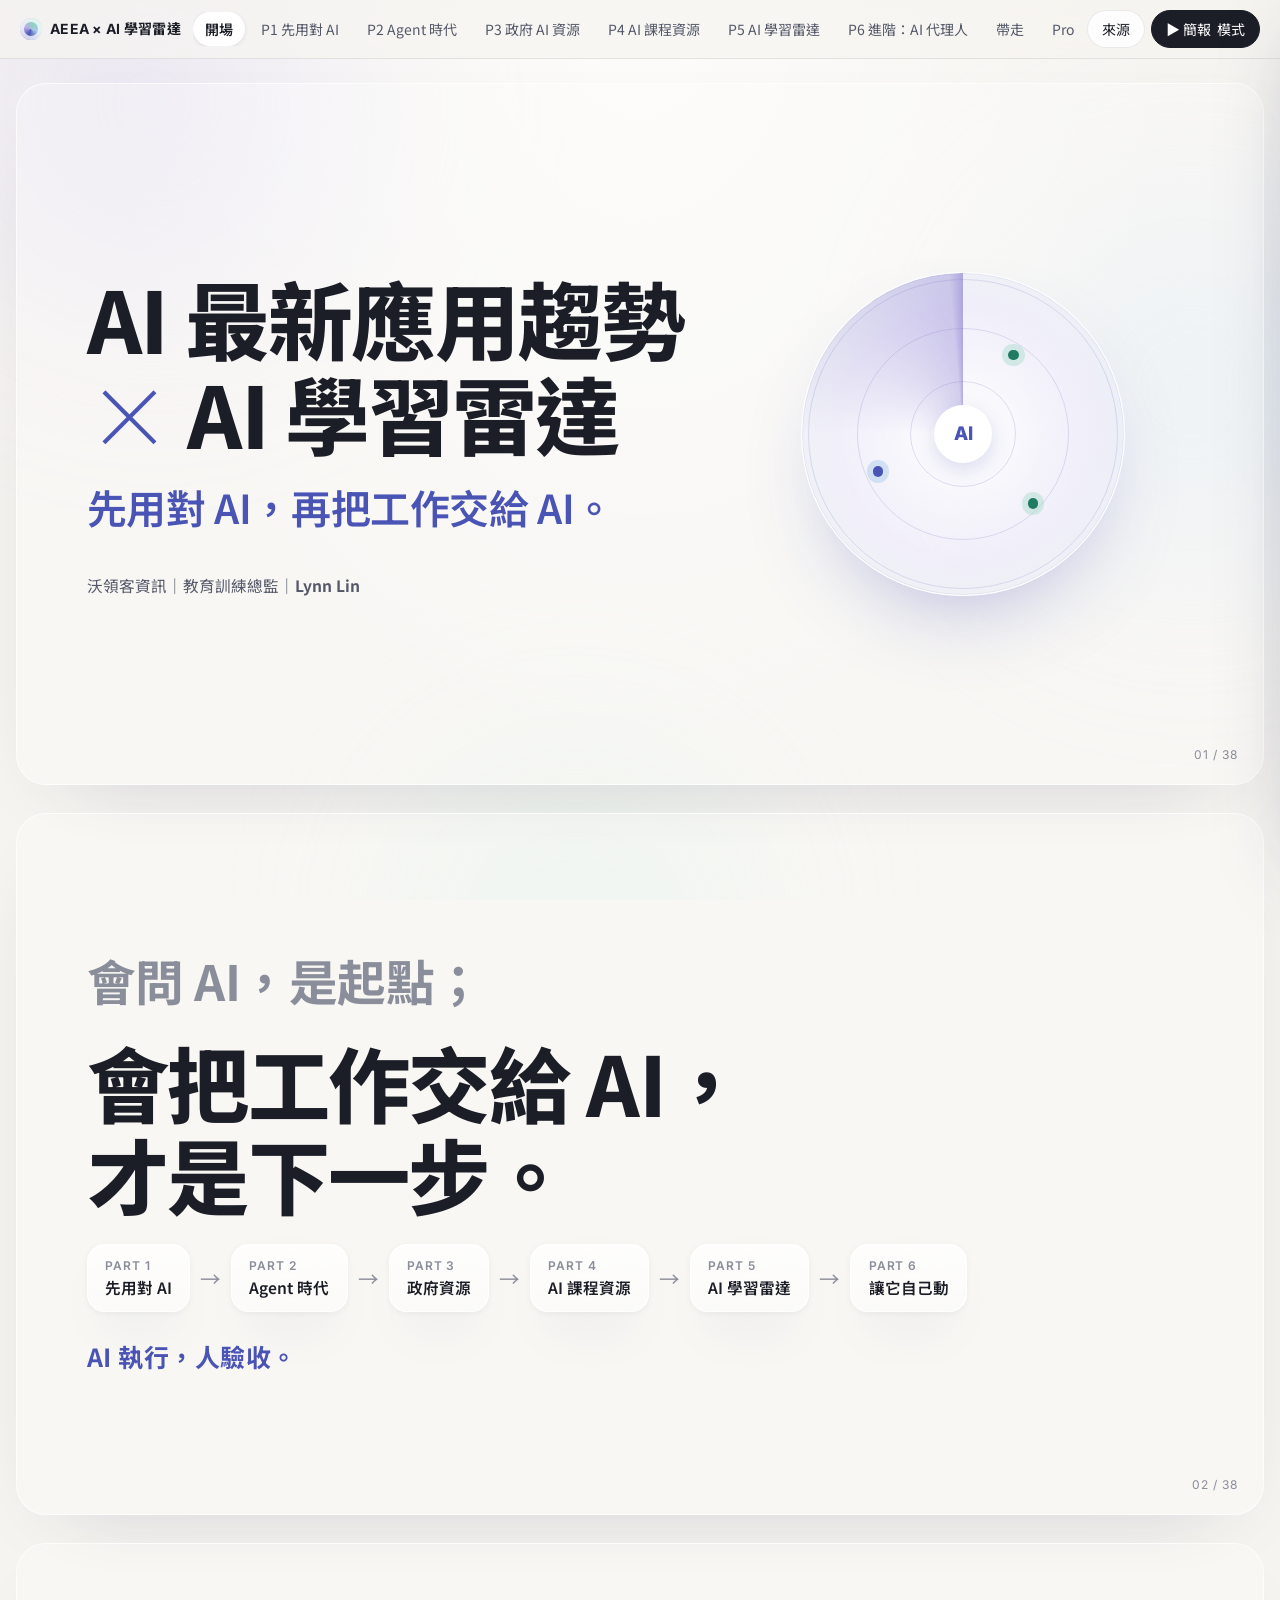
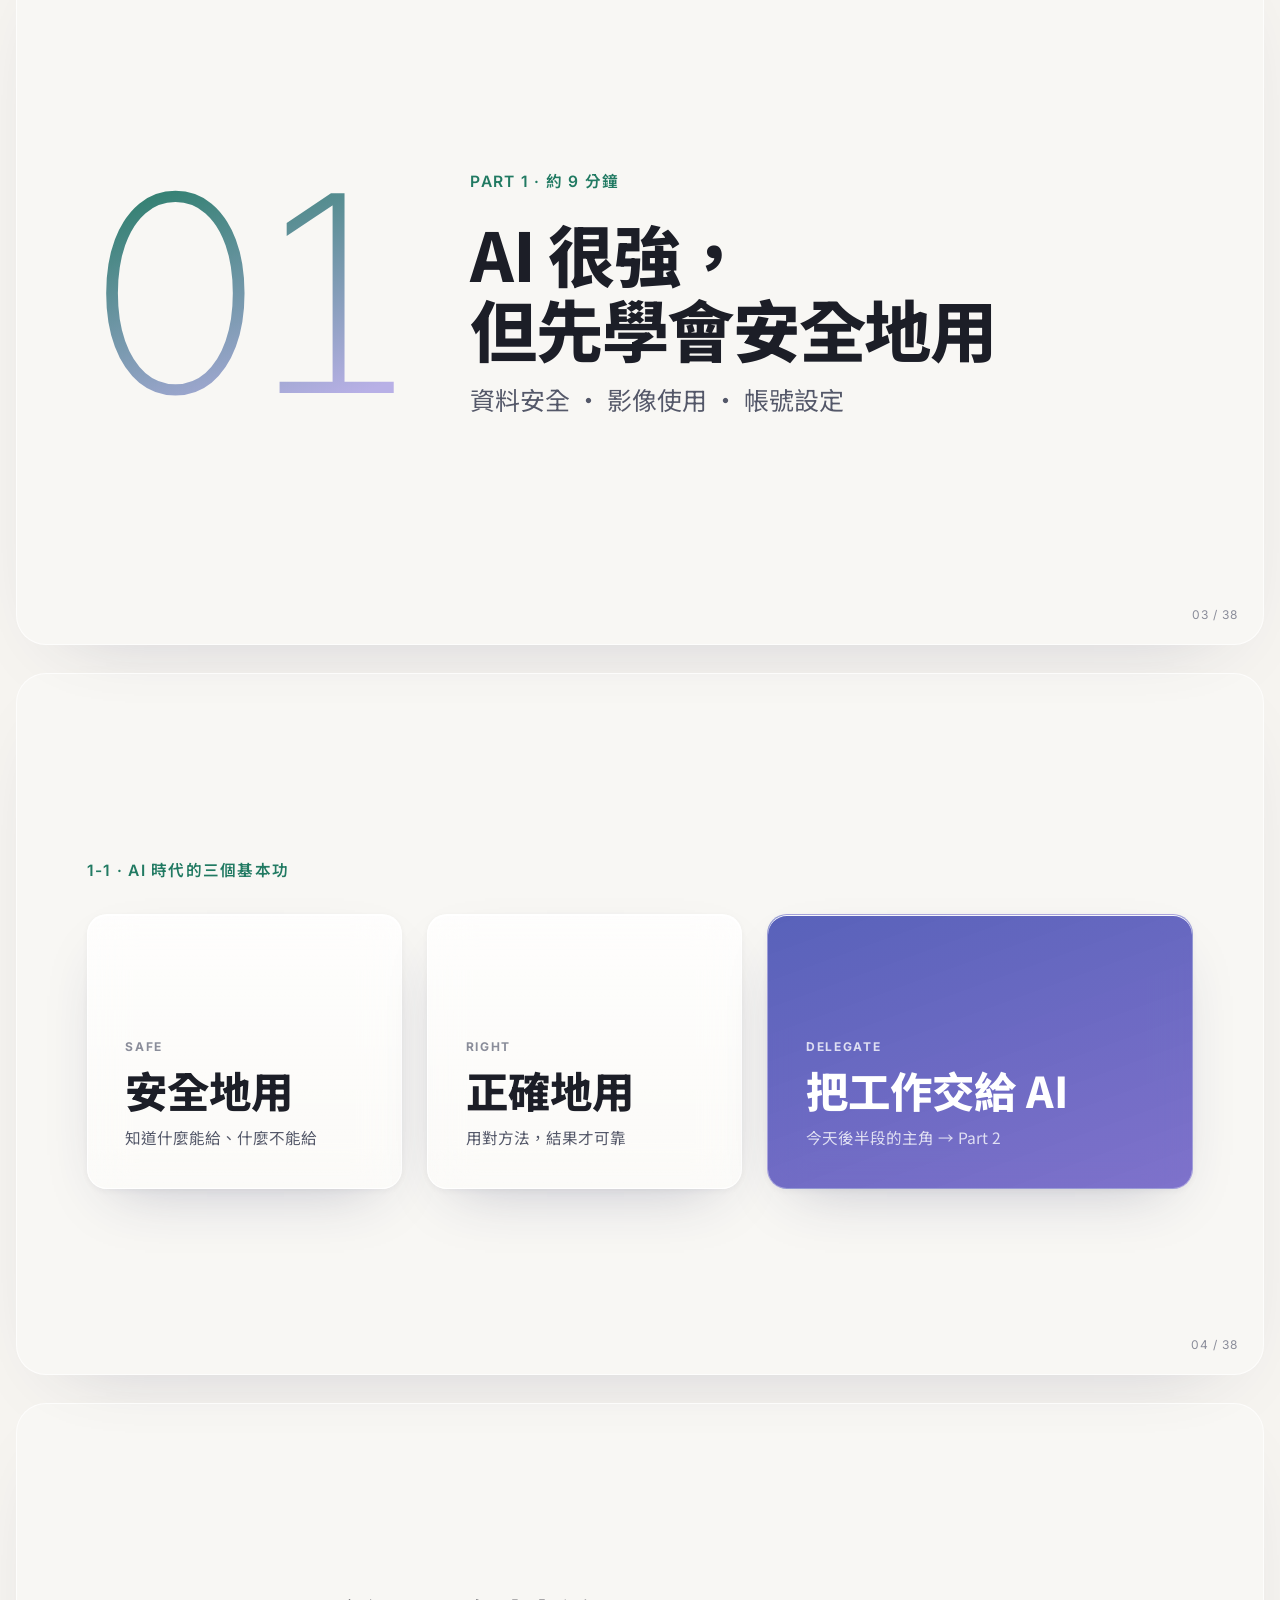
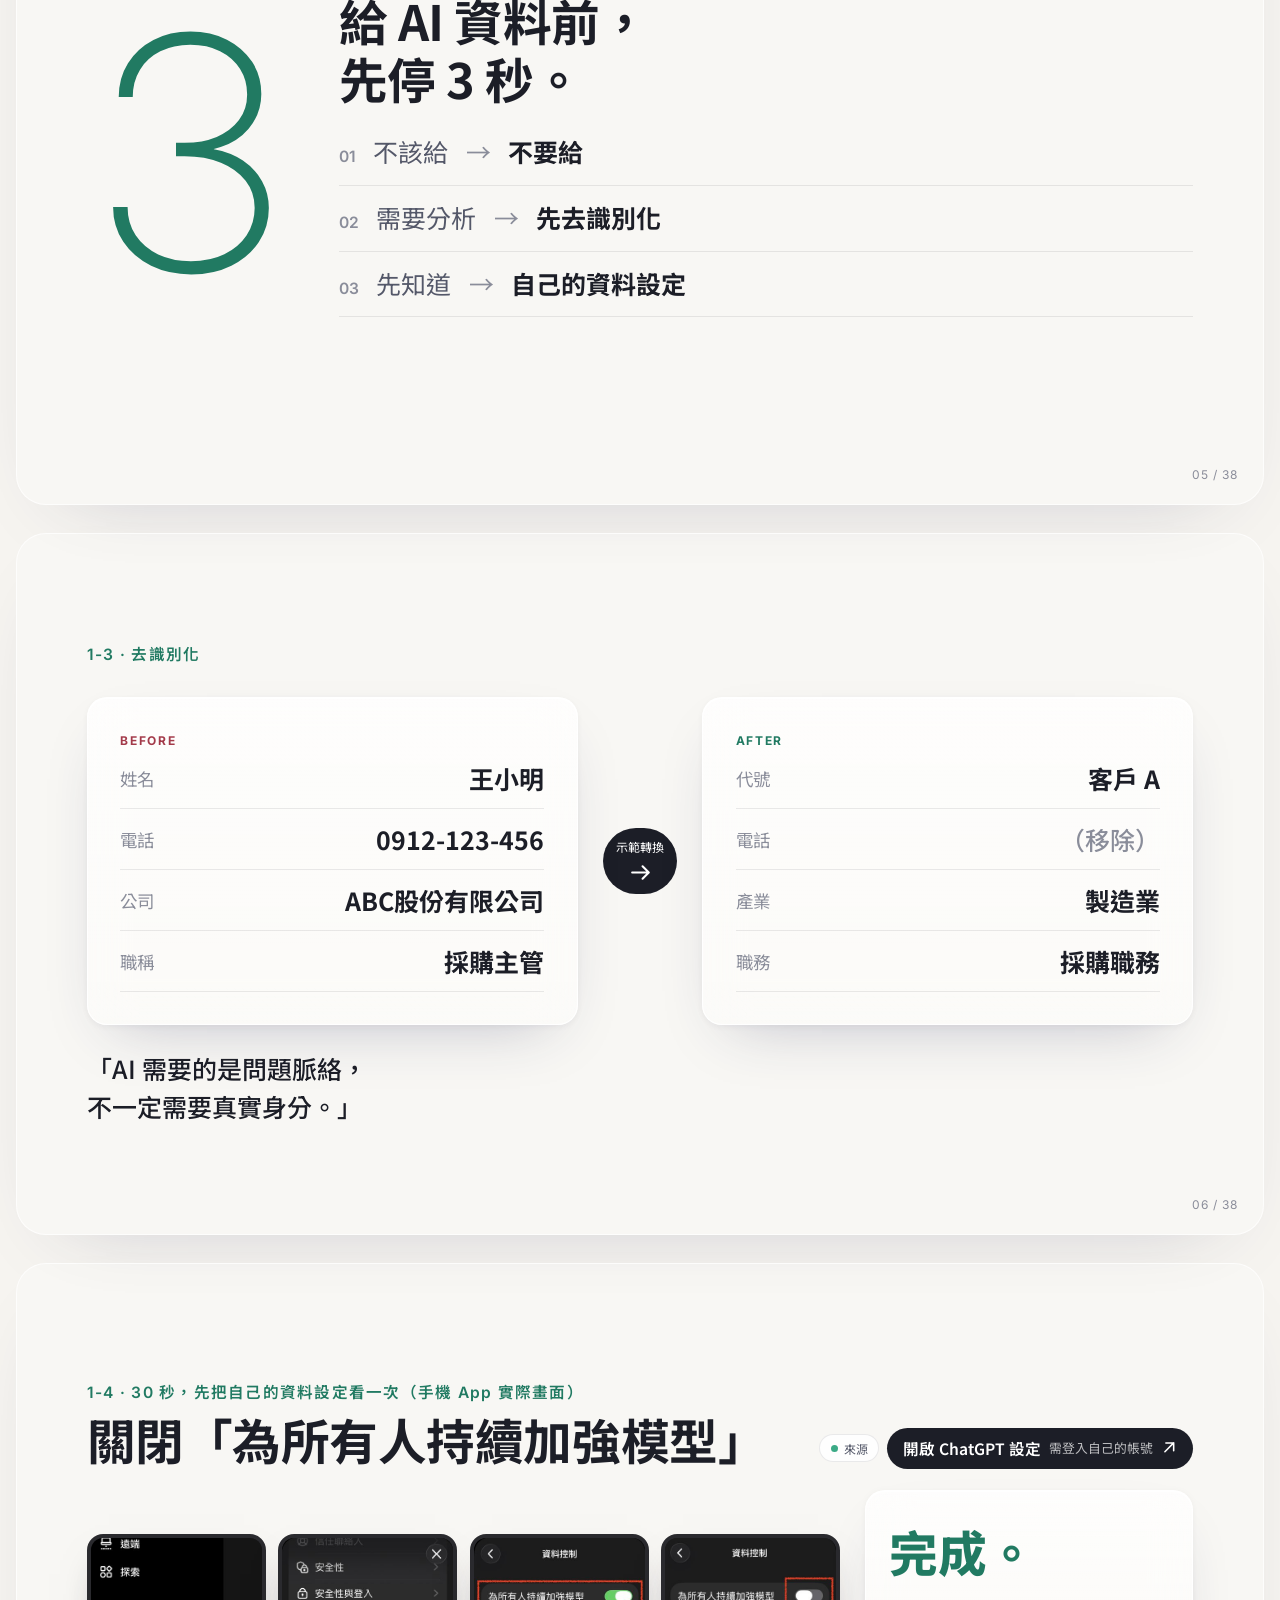
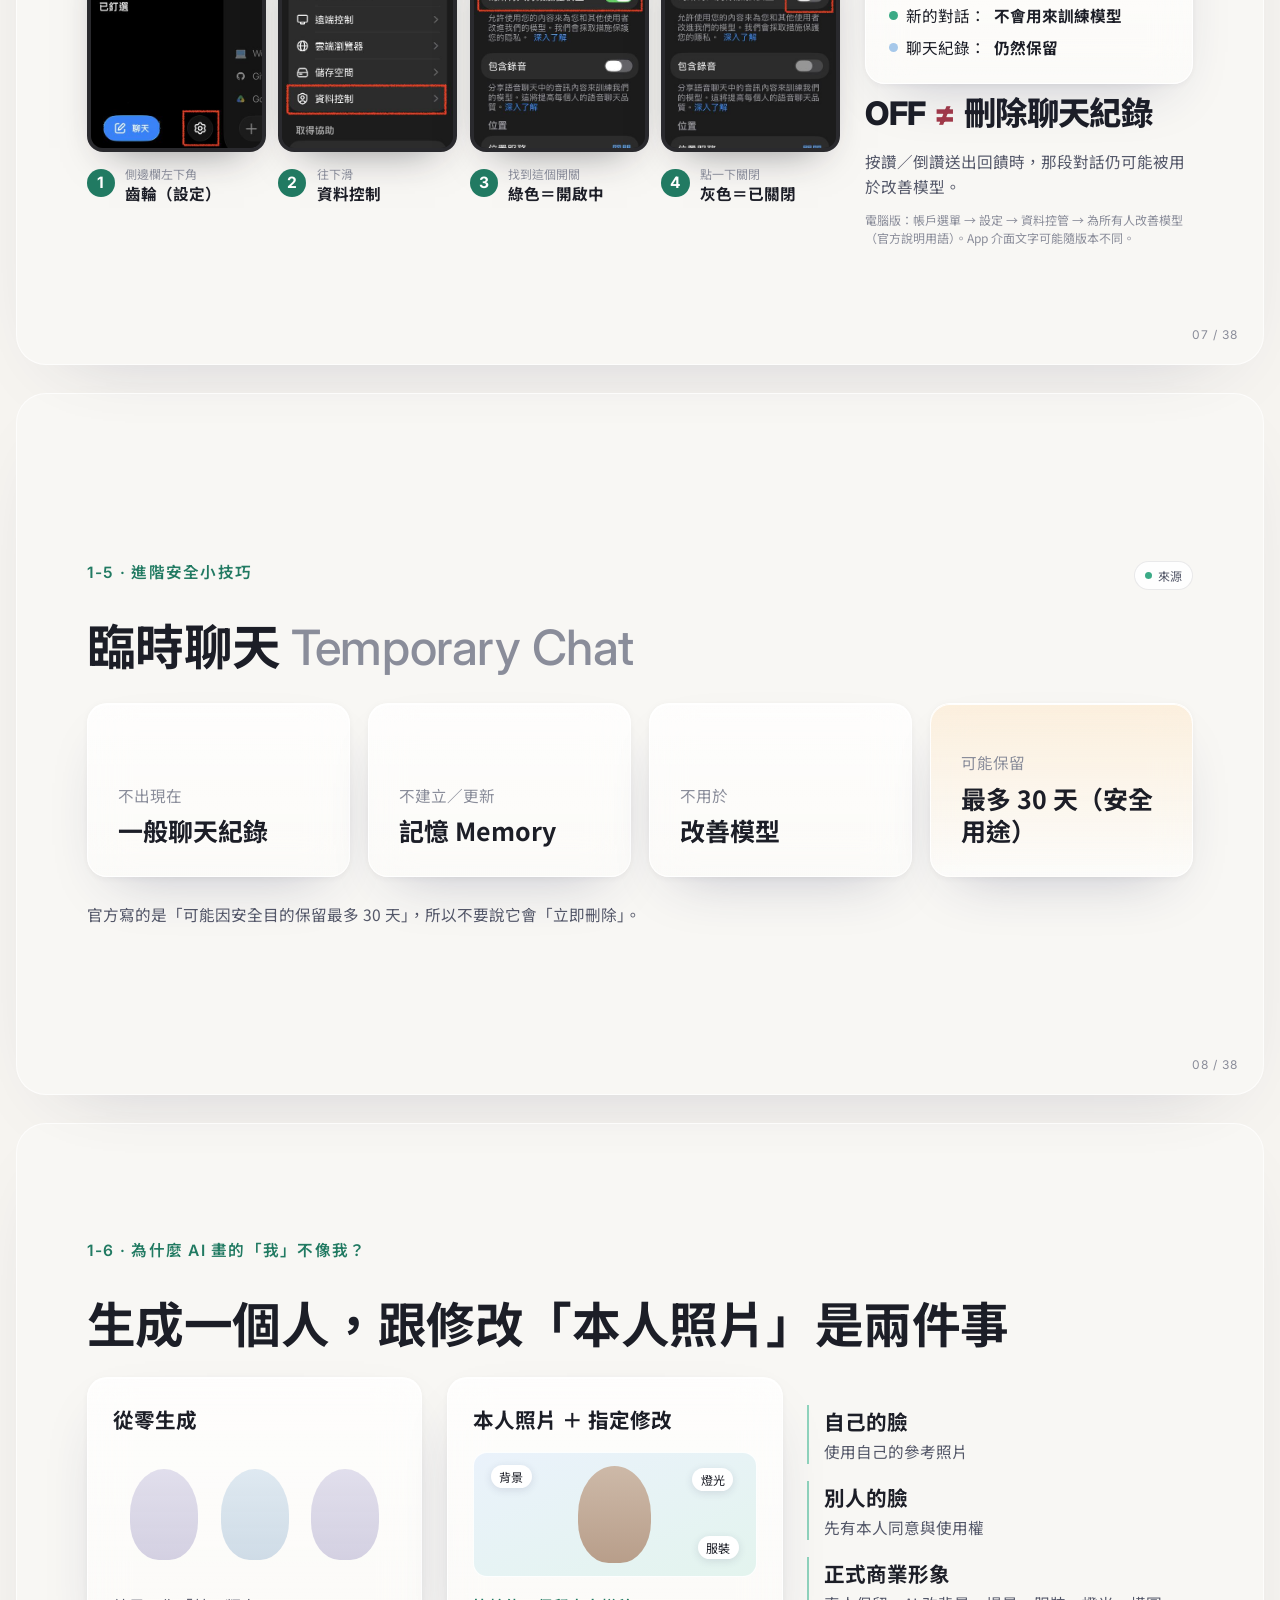
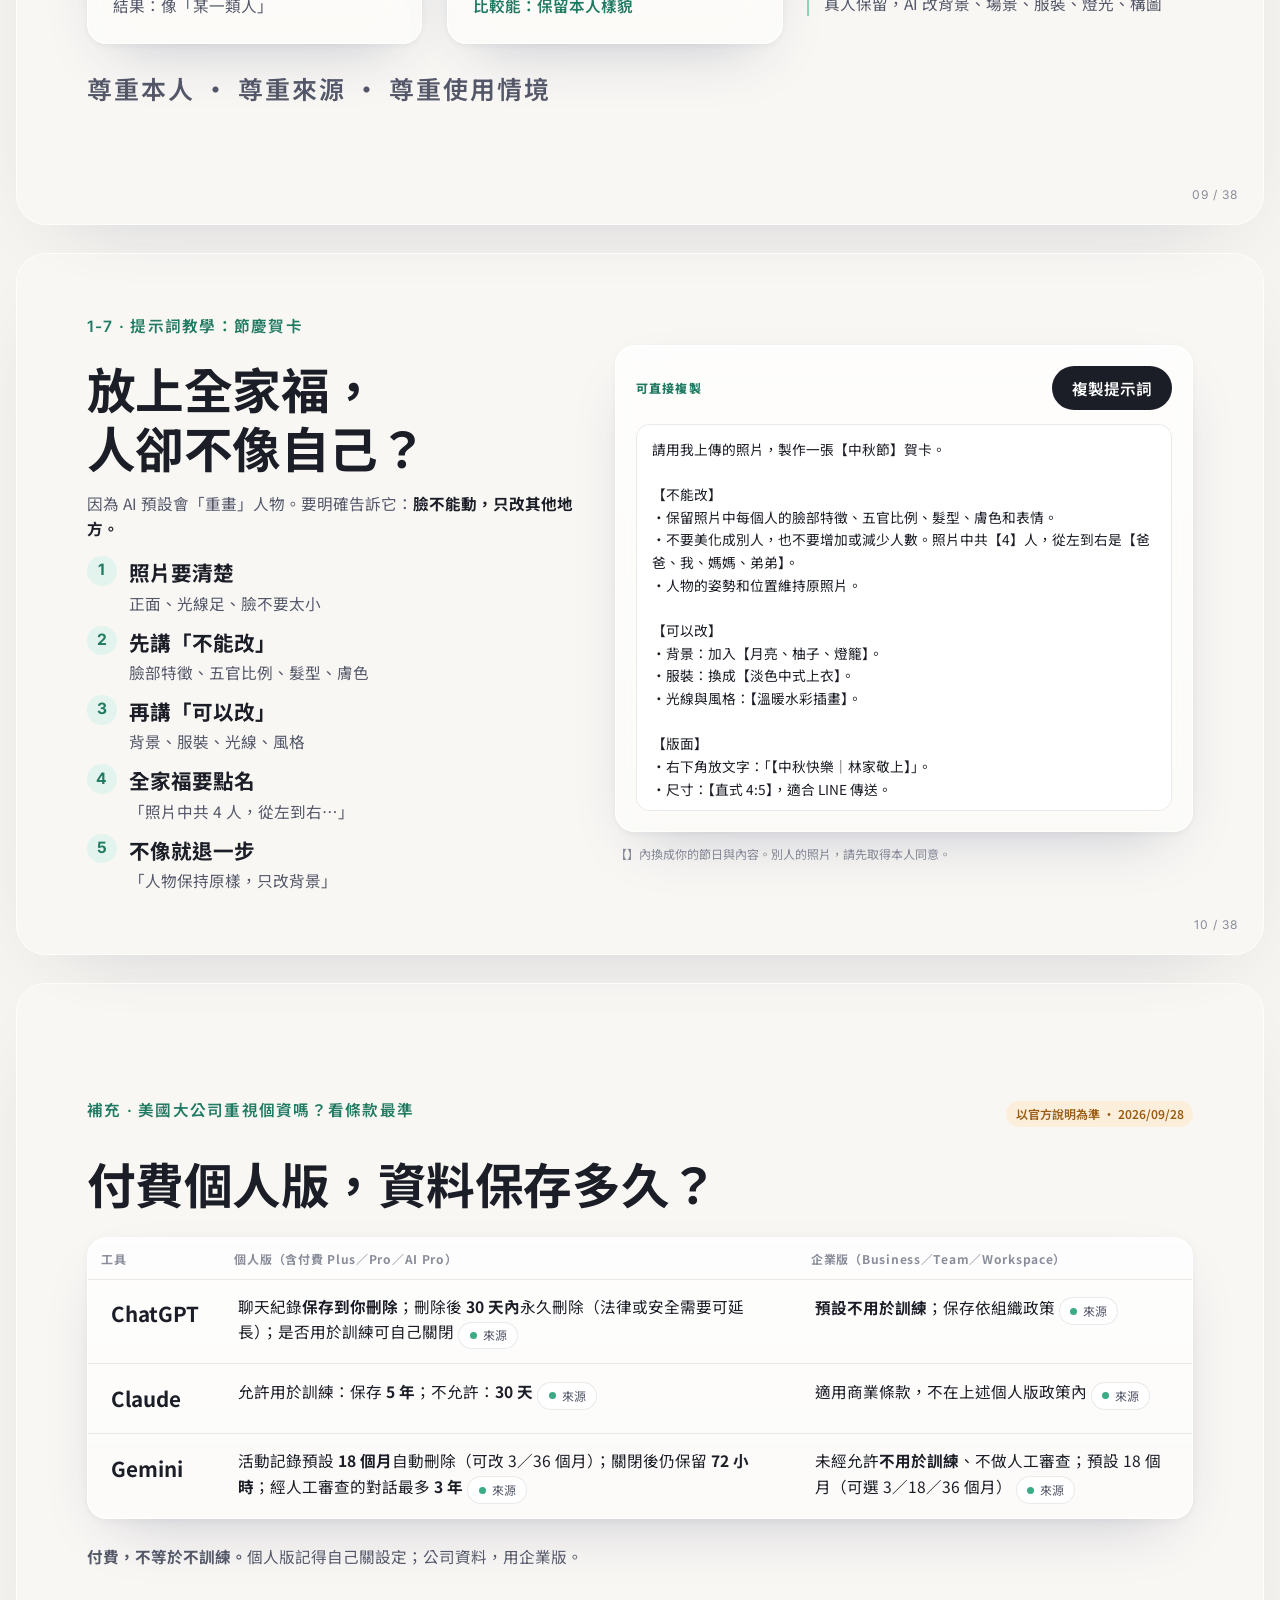
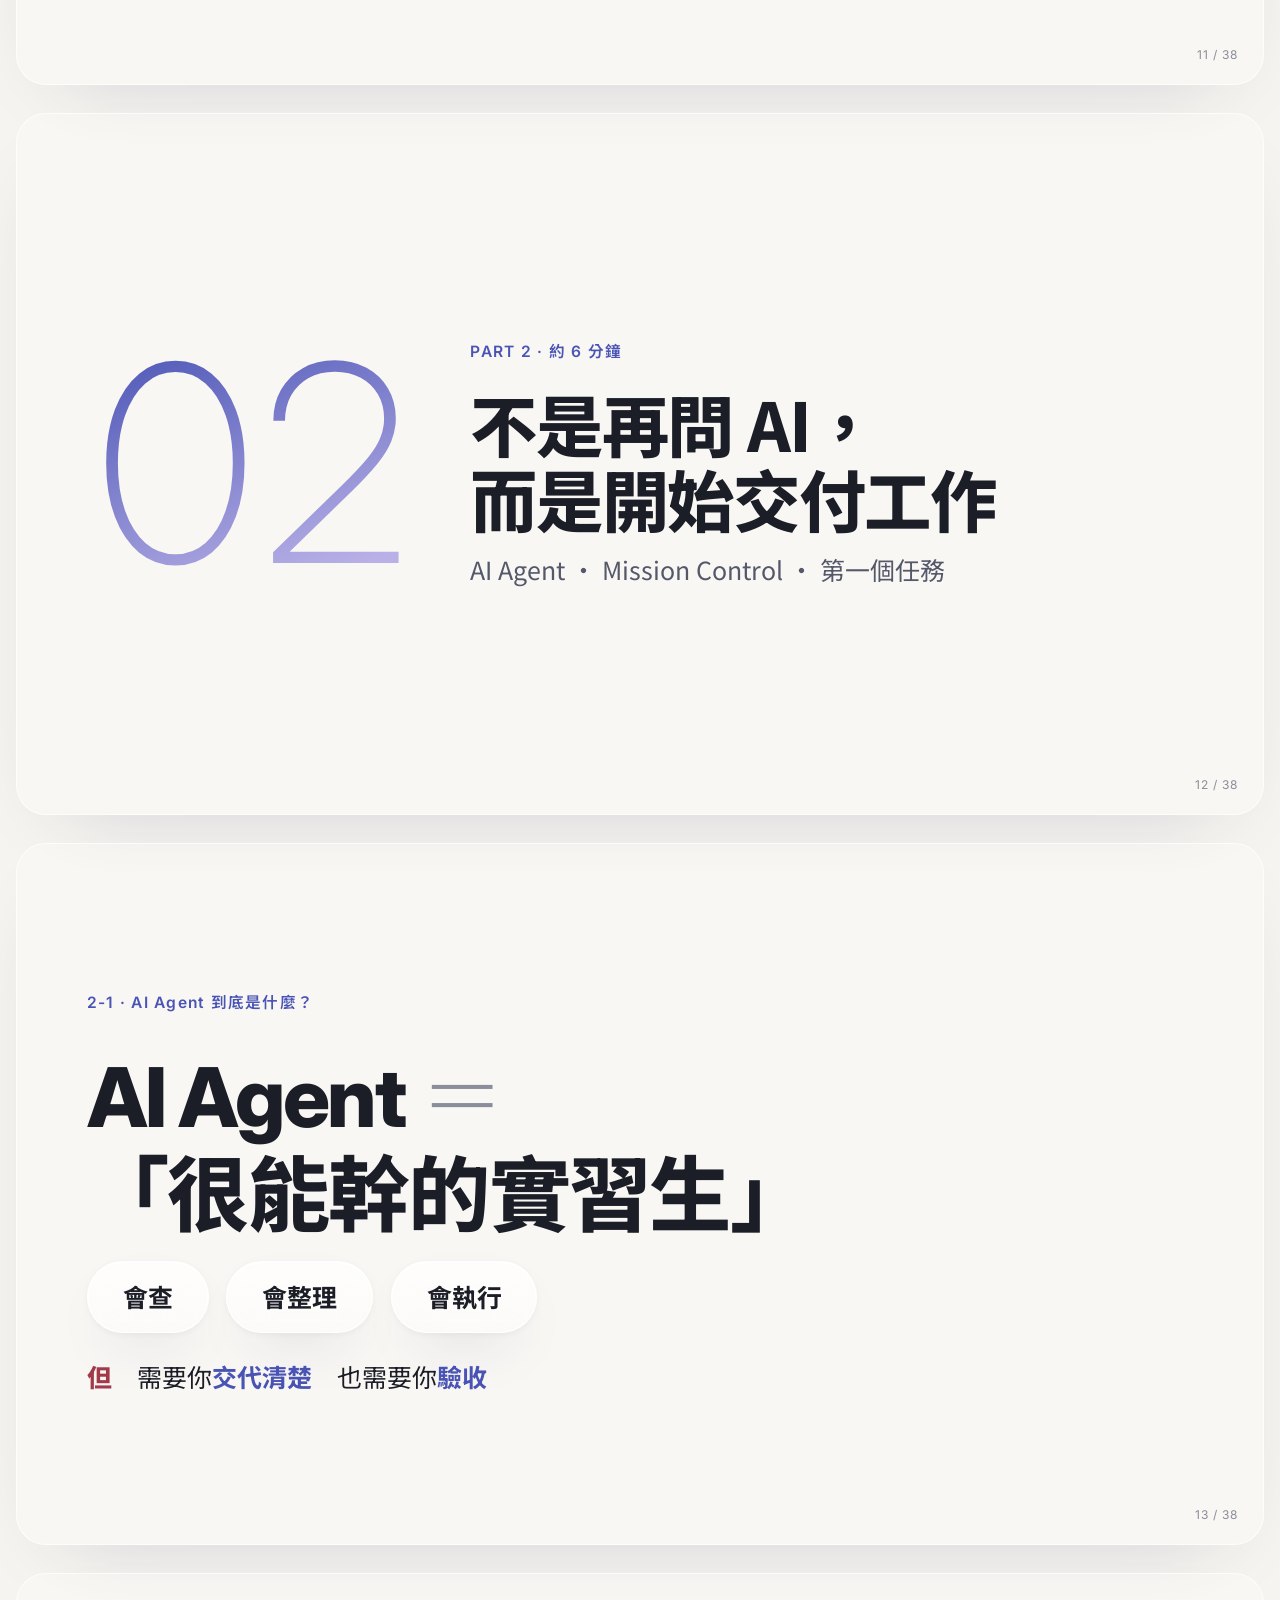
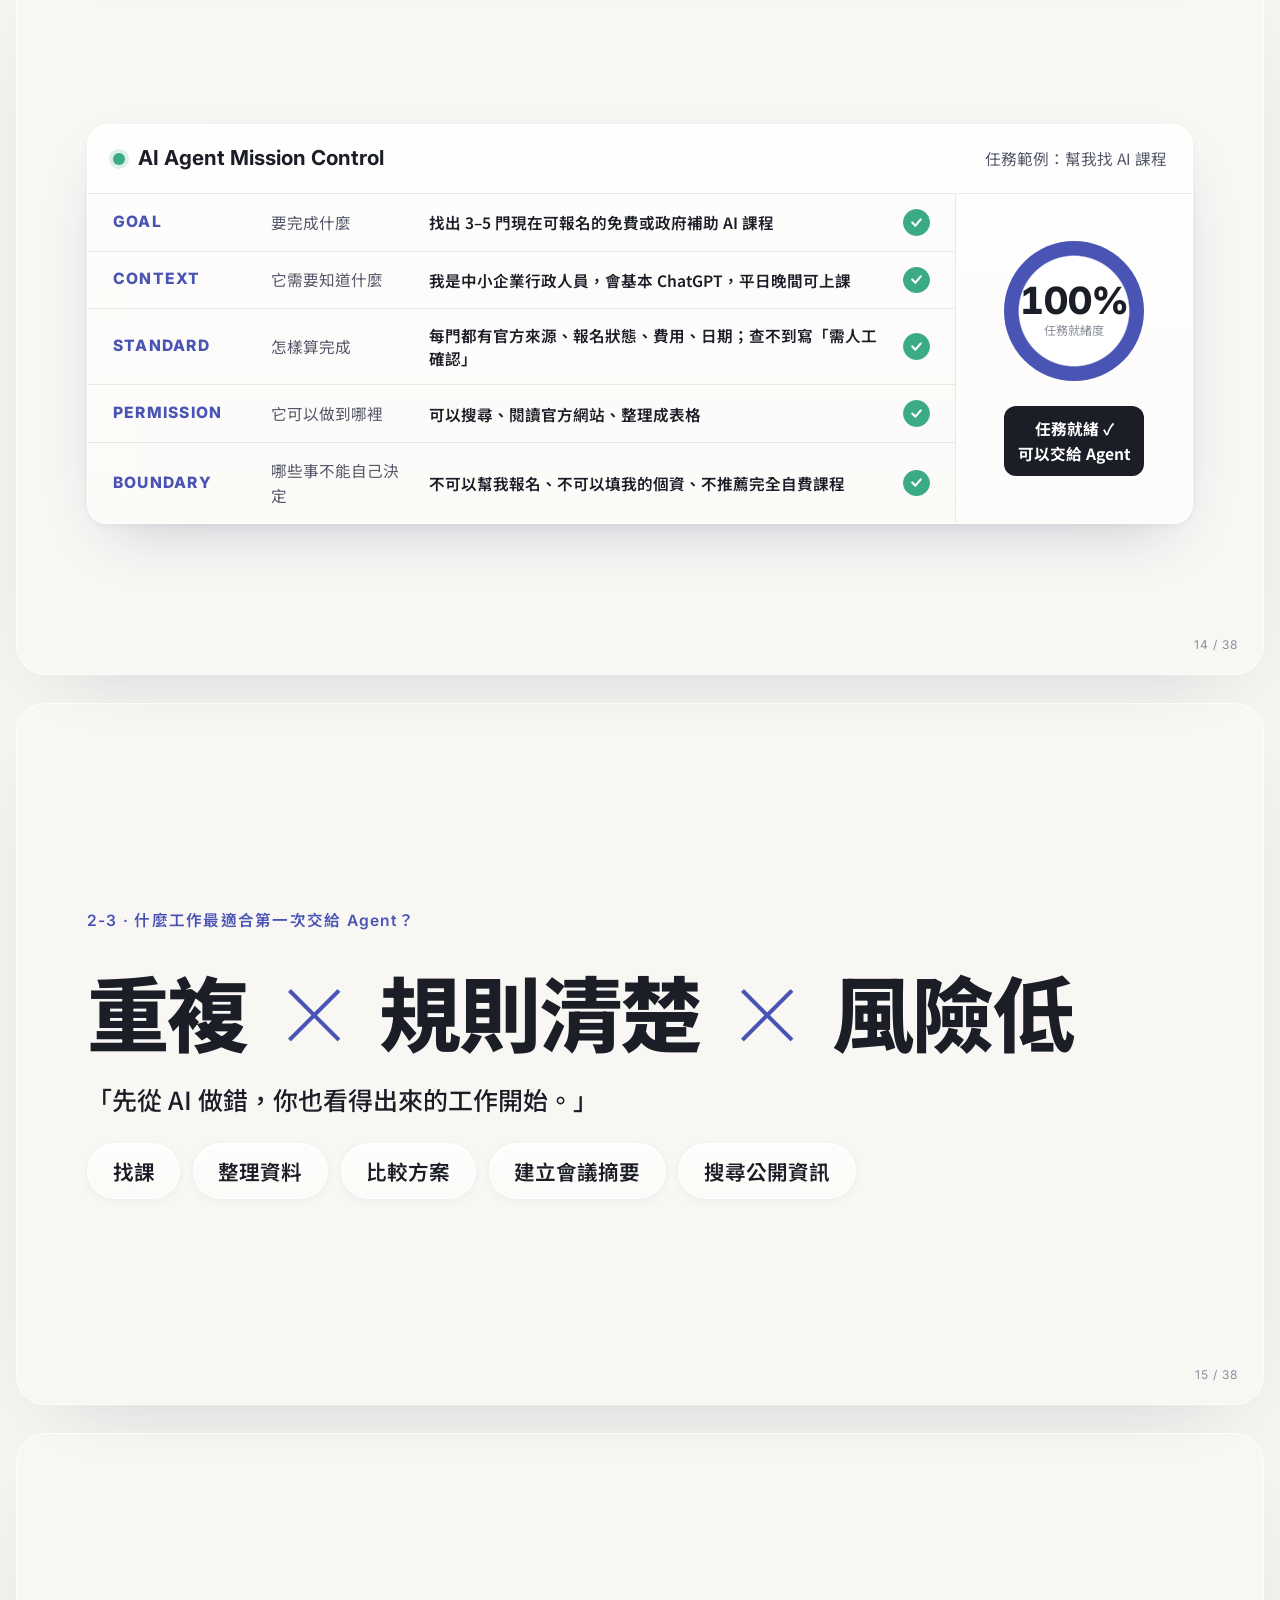
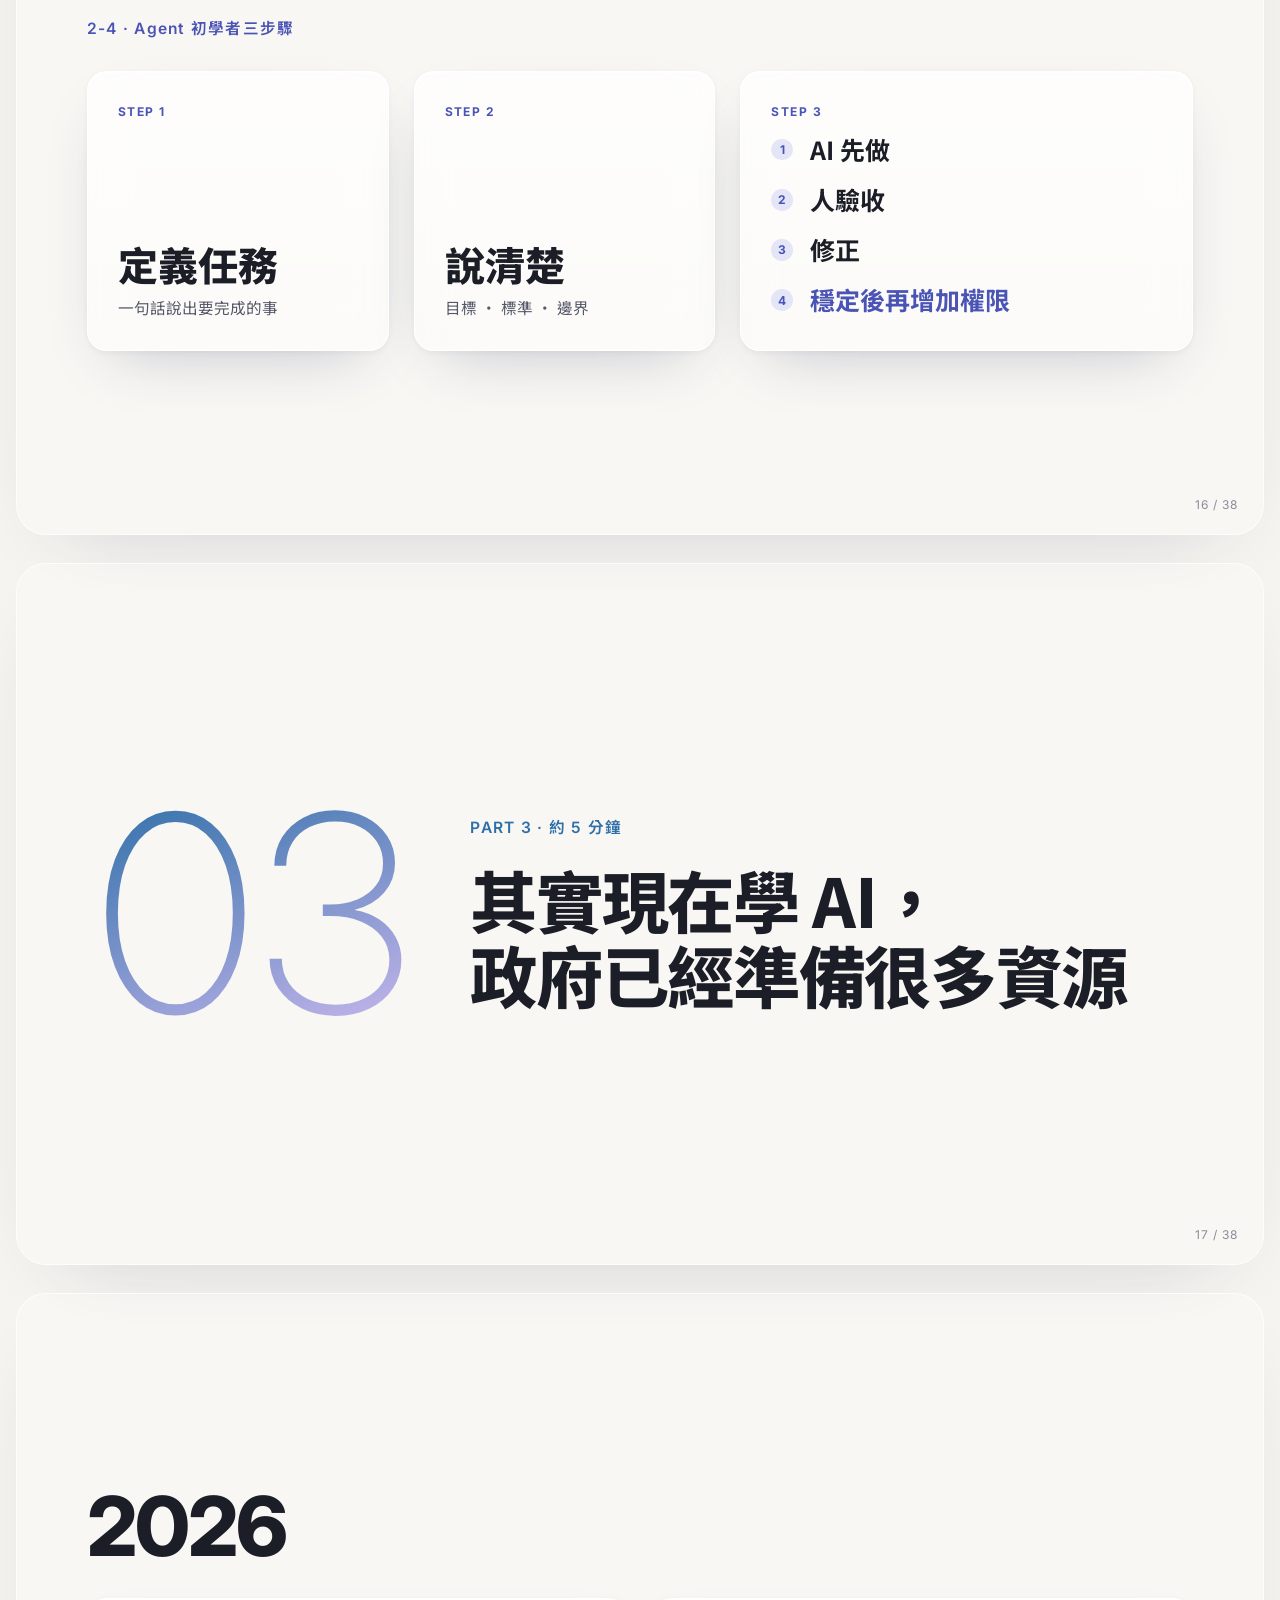
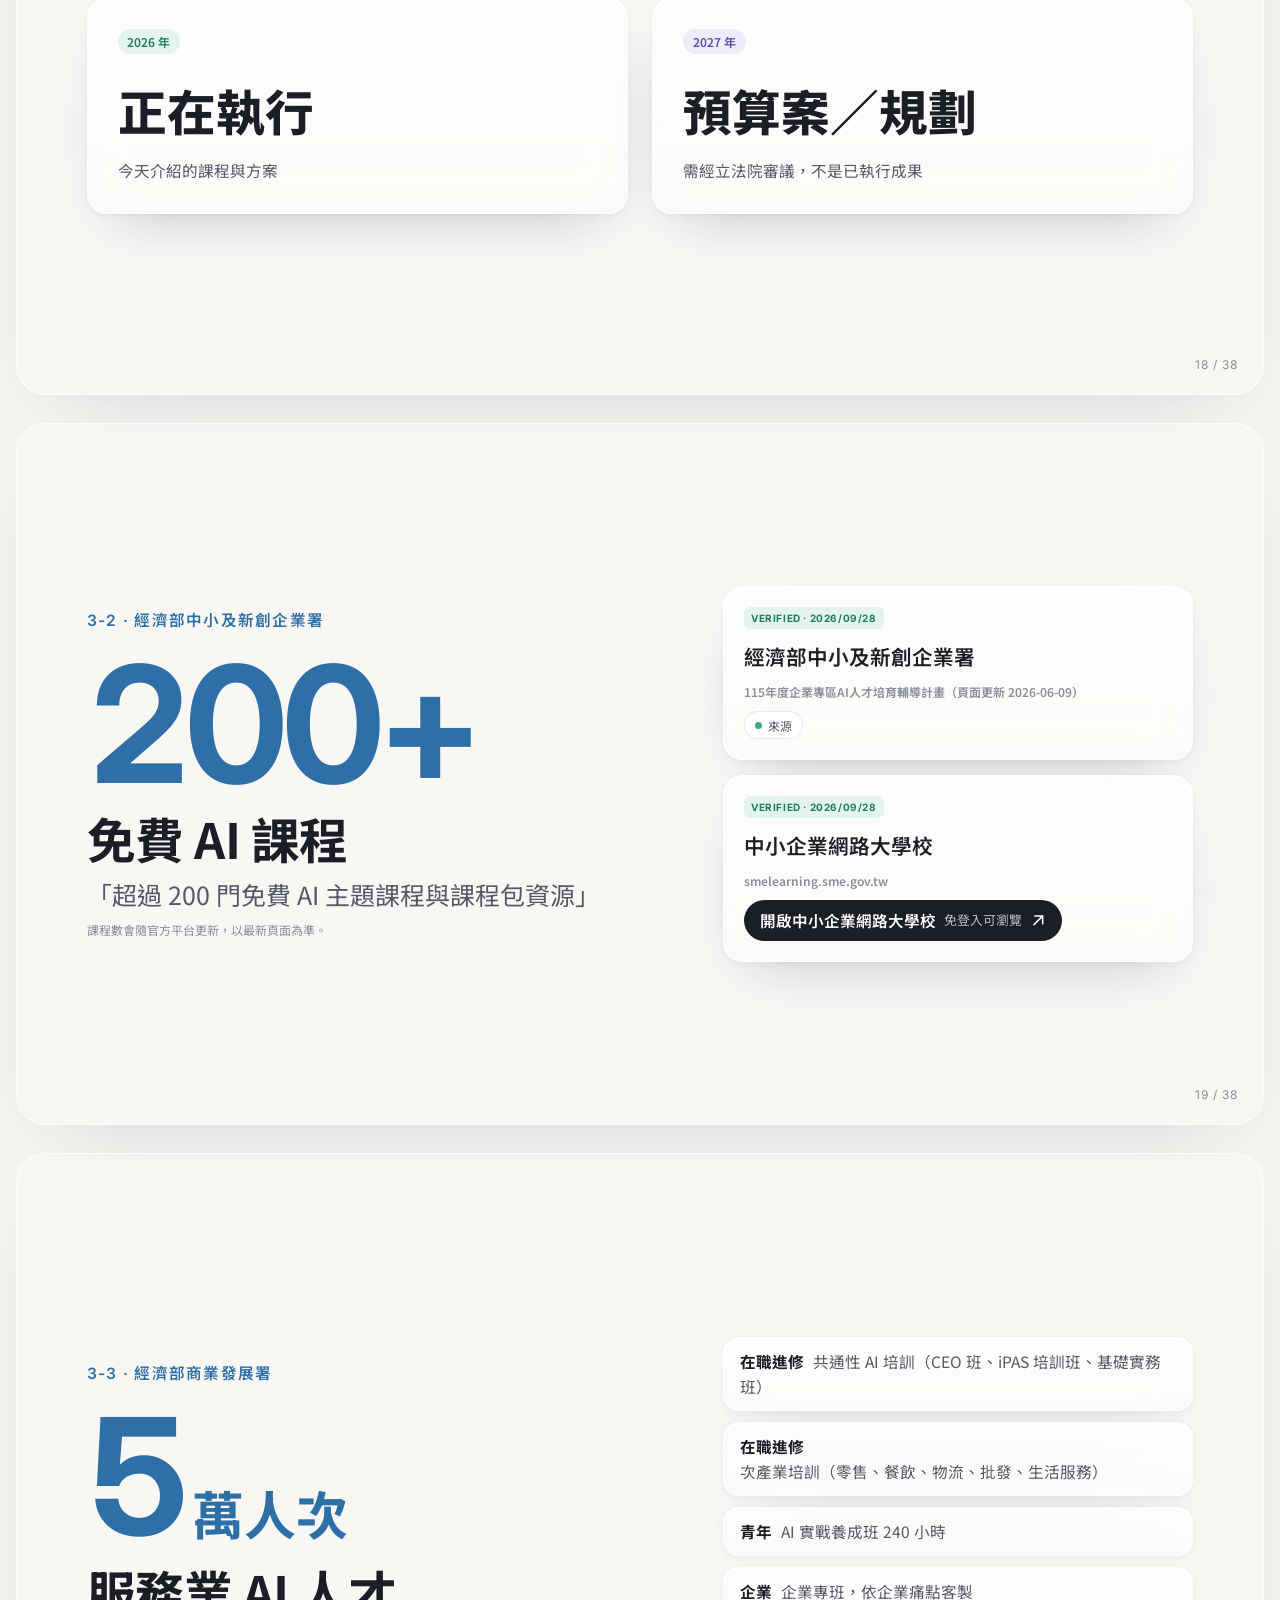
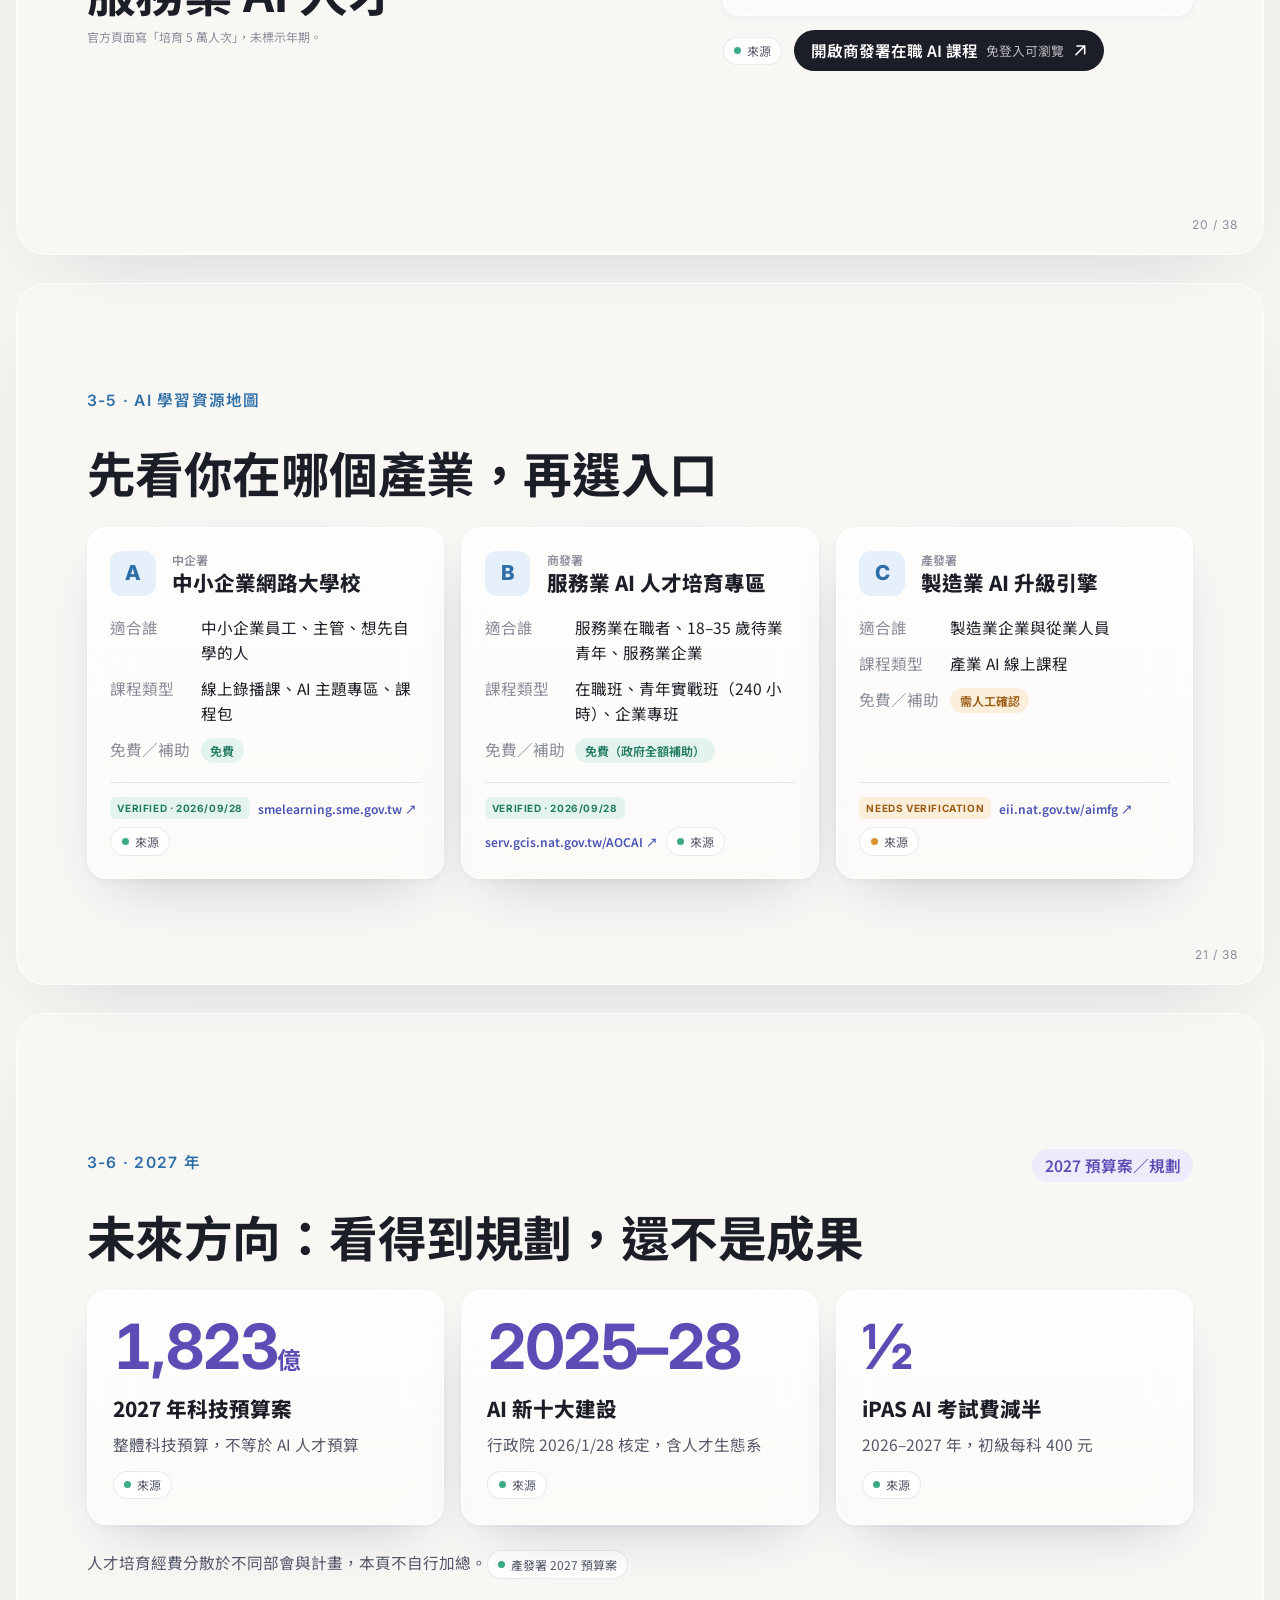
==== st/index.html @ 9111ea21 "學員版網址改為 /st/（/student/ 自動轉址）" ====
<!doctype html>
<html lang="zh-Hant">
<head>
<meta charset="utf-8">
<meta name="viewport" content="width=device-width, initial-scale=1, viewport-fit=cover">
<title>AI 學習雷達｜學員版</title>
<meta name="description" content="AEEA AI 最新應用趨勢 × AI 學習雷達｜互動式 Web Presentation（Lynn Lin，2026/09/28）">
<link rel="preconnect" href="https://fonts.googleapis.com">
<link rel="preconnect" href="https://fonts.gstatic.com" crossorigin>
<link rel="stylesheet" href="https://fonts.googleapis.com/css2?family=Inter:wght@200;300;400;500;600;700;800&family=Noto+Sans+TC:wght@300;400;500;700;800;900&display=swap">
</head>
<body>
<style>
/* ============ Design tokens ============ */
:root {
  color-scheme: light;
  --bg: #F6F4F0;          /* 暖白 */
  --mist: #E9E7E3;        /* 霧灰 */
  --cream: #FBFAF7;       /* 奶白 */
  --ink: #1C1E27;
  --ink-2: #545869;
  --ink-3: #8A8D9A;
  --line: rgba(28, 30, 39, .09);
  --indigo: #4A54B5;
  --indigo-soft: #E4E6F7;
  --lav: #B8B0E6;
  --lav-soft: #EEEBFA;
  --mint: #8FD3BD;
  --mint-ink: #217A62;
  --mint-soft: #E3F4EE;
  --sky: #A6C8EA;
  --sky-soft: #E6F0FA;
  --amber-ink: #9A5B12;
  --amber-soft: #FBEEDB;
  --rose-ink: #A33A4A;
  --rose-soft: #F8E4E7;
  --glass: linear-gradient(180deg, rgba(255,255,255,.78), rgba(255,255,255,.46));
  --glass-border: rgba(255,255,255,.9);
  --shadow: 0 1px 0 rgba(255,255,255,.95) inset, 0 24px 60px -28px rgba(38,42,86,.28), 0 2px 8px rgba(38,42,86,.05);
  --font: "Inter", "Noto Sans TC", "PingFang TC", system-ui, -apple-system, "Microsoft JhengHei", sans-serif;
  --font-zh: "Noto Sans TC", "PingFang TC", "Inter", system-ui, "Microsoft JhengHei", sans-serif;
  --ease: cubic-bezier(.2,.7,.2,1);
}
* { box-sizing: border-box; }
html { scroll-behavior: smooth; -webkit-text-size-adjust: 100%; }
body {
  margin: 0;
  background: var(--bg);
  color: var(--ink);
  font-family: var(--font-zh);
  font-size: 18px;
  line-height: 1.6;
  -webkit-font-smoothing: antialiased;
}
.num, .bignum, .ent-n, .yb-n, .pause-num, .divider-num, .fn b, .mc-meter span { font-family: var(--font); font-variant-numeric: tabular-nums; }
a { color: var(--indigo); }
button { font: inherit; color: inherit; }
:focus-visible { outline: 2px solid var(--indigo); outline-offset: 3px; border-radius: 8px; }

/* ============ Ambient background ============ */
.ambient { position: fixed; inset: 0; z-index: 0; pointer-events: none; overflow: hidden; background: var(--bg); }
.ambient i { position: absolute; border-radius: 50%; filter: blur(80px); opacity: .55; }
.ambient .a1 { width: 52vmax; height: 52vmax; left: -14vmax; top: -18vmax; background: radial-gradient(circle, #DCD6F6 0%, transparent 65%); }
.ambient .a2 { width: 46vmax; height: 46vmax; right: -16vmax; top: 10vh; background: radial-gradient(circle, #D3E6F7 0%, transparent 65%); }
.ambient .a3 { width: 40vmax; height: 40vmax; left: 25vw; bottom: -22vmax; background: radial-gradient(circle, #D5F0E6 0%, transparent 65%); }
.ambient::after { content: ""; position: absolute; inset: 0; background: radial-gradient(ellipse at 50% 0%, rgba(255,255,255,.7), transparent 60%); }

/* ============ Top bar (scroll mode) ============ */
.topbar {
  position: sticky; top: env(safe-area-inset-top, 0px); z-index: 40;
  display: flex; align-items: center; gap: 12px;
  padding: 10px 20px;
  background: rgba(246,244,240,.72);
  backdrop-filter: blur(20px) saturate(160%); -webkit-backdrop-filter: blur(20px) saturate(160%);
  border-bottom: 1px solid var(--line);
}
.brand { font-family: var(--font); font-weight: 700; font-size: 14px; letter-spacing: .02em; white-space: nowrap; display: flex; align-items: center; gap: 8px; }
.brand-mark { width: 22px; height: 22px; border-radius: 50%; background: conic-gradient(from 200deg, var(--indigo), var(--lav), var(--mint), var(--sky), var(--indigo)); box-shadow: inset 0 0 0 4px rgba(255,255,255,.75); }
.partnav { display: flex; gap: 4px; overflow-x: auto; scrollbar-width: none; flex: 1; min-width: 0; }
.partnav::-webkit-scrollbar { display: none; }
.partnav button { border: 0; background: transparent; padding: 6px 12px; border-radius: 999px; font-size: 14px; color: var(--ink-2); cursor: pointer; white-space: nowrap; }
.partnav button:hover { background: rgba(255,255,255,.7); }
.partnav button.on { background: #fff; color: var(--ink); box-shadow: 0 1px 4px rgba(38,42,86,.12); font-weight: 600; }
.tb-actions { display: flex; gap: 6px; }
.tb-btn { border: 1px solid var(--line); background: rgba(255,255,255,.8); border-radius: 999px; padding: 7px 14px; font-size: 14px; cursor: pointer; white-space: nowrap; display: inline-flex; align-items: center; gap: 6px; }
.tb-btn.primary { background: var(--ink); color: #fff; border-color: var(--ink); }
.tb-btn:hover { transform: translateY(-1px); }
.scrollbar-progress { position: absolute; left: 0; bottom: -1px; height: 2px; background: var(--indigo); width: 0; transition: width .15s linear; }

/* ============ Slides: shared ============ */
.deck { position: relative; z-index: 1; padding-inline: 16px; padding-block: 24px 40px; display: grid; gap: 28px; }
.slide {
  container-type: inline-size;
  position: relative;
  width: 100%; max-width: 1320px; margin-inline: auto;
  scroll-margin-top: 72px;
  --pt: var(--indigo); --pt-soft: var(--indigo-soft);
}
.slide[data-part="1"] { --pt: var(--mint-ink); --pt-soft: var(--mint-soft); }
.slide[data-part="3"] { --pt: #2F6FA8; --pt-soft: var(--sky-soft); }
.slide[data-part="4"] { --pt: #7A6A55; --pt-soft: #F1ECE4; }
.slide[data-part="5"] { --pt: #6A5CC4; --pt-soft: var(--lav-soft); }
.slide-inner {
  --h1: clamp(34px, 6.6cqw, 110px);
  --h2: clamp(26px, 3.9cqw, 66px);
  --lead: clamp(18px, 2cqw, 32px);
  --body: clamp(16px, 1.65cqw, 28px);
  --small: clamp(14px, 1.25cqw, 20px);
  --tiny: clamp(12px, .95cqw, 16px);
  --gap: clamp(14px, 2cqw, 36px);
  --r: clamp(16px, 1.6cqw, 30px);
  position: relative;
  padding: clamp(28px, 4.6cqw, 80px) clamp(20px, 5.6cqw, 96px);
  border-radius: clamp(20px, 2.4cqw, 40px);
  background: rgba(255,255,255,.28);
  border: 1px solid rgba(255,255,255,.7);
  box-shadow: 0 30px 80px -50px rgba(38,42,86,.25);
  font-size: var(--body);
  min-height: min(56.25cqw, 88vh);
  display: flex; flex-direction: column; justify-content: center;
}
.slide-num { position: absolute; right: clamp(16px, 2cqw, 36px); bottom: clamp(12px, 1.6cqw, 28px); font-family: var(--font); font-size: var(--tiny); color: var(--ink-3); letter-spacing: .08em; }

.h1 { font-size: var(--h1); line-height: 1.12; font-weight: 800; letter-spacing: -.02em; margin: 0; text-wrap: balance; }
.h2 { font-size: var(--h2); line-height: 1.2; font-weight: 700; letter-spacing: -.01em; margin: 0; text-wrap: balance; }
.lead { font-size: var(--lead); color: var(--ink-2); margin: 0; line-height: 1.5; }
.small { font-size: var(--small); color: var(--ink-2); margin: 0; line-height: 1.6; }
.tiny { font-size: var(--tiny); color: var(--ink-3); margin: 0; line-height: 1.5; }
.eyebrow { font-family: var(--font); font-size: var(--small); letter-spacing: .08em; color: var(--pt); font-weight: 600; margin: 0 0 .3em; }
.en { font-family: var(--font); font-size: var(--lead); color: var(--ink-3); margin: .2em 0 0; }
.en-inline { font-family: var(--font); color: var(--ink-3); font-weight: 500; }
.en-big { font-family: var(--font); letter-spacing: -.03em; }
.muted-strong { color: var(--ink-3); }
.hl { color: var(--pt); }
.stack { display: flex; flex-direction: column; gap: var(--gap); }
.center-y { justify-content: center; }
.row-between { display: flex; align-items: center; justify-content: space-between; gap: 12px; flex-wrap: wrap; }
.row-gap { display: flex; gap: 12px; align-items: center; flex-wrap: wrap; }
.kicker { font-size: var(--lead); font-weight: 700; margin: 0; color: var(--pt); letter-spacing: .02em; }
.kicker.big { font-size: var(--h1); letter-spacing: .06em; }
.kicker-sm { font-size: var(--lead); font-weight: 600; margin: 0; color: var(--ink-2); letter-spacing: .08em; }
.quote { font-size: var(--lead); font-weight: 500; margin: 0; color: var(--ink); line-height: 1.5; }

.glass {
  background: var(--glass);
  backdrop-filter: blur(22px) saturate(160%); -webkit-backdrop-filter: blur(22px) saturate(160%);
  border: 1px solid var(--glass-border);
  box-shadow: var(--shadow);
  border-radius: var(--r);
}
.pill { display: inline-flex; align-items: center; gap: 6px; border-radius: 999px; padding: .25em .8em; font-size: var(--tiny); font-weight: 600; white-space: nowrap; }
.pill.big { font-size: var(--small); }
.pill.mint { background: var(--mint-soft); color: var(--mint-ink); }
.pill.lav { background: var(--lav-soft); color: #5B4DB5; }
.pill.warnp { background: var(--amber-soft); color: var(--amber-ink); }
.pill.closed { background: var(--mist); color: var(--ink-2); }
.pill.open { background: var(--mint-soft); color: var(--mint-ink); }
.badge { display: inline-block; font-family: var(--font); font-size: clamp(10px, .8cqw, 13px); font-weight: 700; letter-spacing: .06em; padding: .3em .7em; border-radius: 6px; }
.badge.ok { background: var(--mint-soft); color: var(--mint-ink); }
.badge.warn { background: var(--amber-soft); color: var(--amber-ink); }

.src-btn { display: inline-flex; align-items: center; gap: 6px; border: 1px solid var(--line); background: rgba(255,255,255,.85); border-radius: 999px; padding: .3em .85em; font-size: var(--tiny); color: var(--ink-2); cursor: pointer; white-space: nowrap; vertical-align: middle; }
.src-btn:hover { color: var(--ink); border-color: rgba(28,30,39,.2); }
.src-dot { width: 7px; height: 7px; border-radius: 50%; }
.src-dot.ok { background: #3BAA86; }
.src-dot.warn { background: #D9912E; }
.demo-btn { display: inline-flex; align-items: center; gap: 8px; text-decoration: none; background: var(--ink); color: #fff; border-radius: 999px; padding: .5em 1.05em; font-size: var(--small); font-weight: 600; white-space: nowrap; }
.demo-btn svg { width: 1em; height: 1em; }
.demo-note { font-weight: 400; opacity: .7; font-size: .82em; }
.copy-btn, .run-btn { border: 0; background: var(--ink); color: #fff; border-radius: 999px; padding: .6em 1.3em; font-size: var(--small); font-weight: 600; cursor: pointer; }
.ghost-btn { border: 1px solid var(--line); background: rgba(255,255,255,.85); border-radius: 999px; padding: .6em 1.2em; font-size: var(--small); cursor: pointer; }
.copy-btn.done { background: var(--mint-ink); }

/* ============ Builds ============ */
[data-b] { transition: opacity .5s var(--ease), transform .5s var(--ease), filter .5s var(--ease); }
.building [data-b]:not(.b-on) { opacity: 0; transform: translateY(14px); }
.building .bs-hl [data-b]:not(.b-on) { opacity: .38; transform: none; }
.building .bs-fill [data-b]:not(.b-on) { opacity: 1; transform: none; }

/* ============ Divider ============ */
.divider { display: grid; grid-template-columns: auto 1fr; gap: clamp(20px, 5cqw, 90px); align-items: center; }
.divider-num { font-size: clamp(90px, 22cqw, 380px); font-weight: 200; line-height: .85; letter-spacing: -.06em; color: transparent; background: linear-gradient(160deg, var(--pt) 0%, var(--lav) 90%); -webkit-background-clip: text; background-clip: text; }
.divider-body { display: flex; flex-direction: column; gap: 1.2cqw; }
.divider-body .h1 { font-size: clamp(32px, 5.4cqw, 92px); }

/* ============ Cover ============ */
.cover { display: grid; grid-template-columns: 1.35fr 1fr; gap: var(--gap); align-items: center; }
.cover-title { font-size: clamp(38px, 6.8cqw, 112px); }
.cover-title .x { color: var(--indigo); font-weight: 300; }
.cover-sub { font-size: clamp(22px, 3.2cqw, 54px); font-weight: 600; color: var(--indigo); margin: 1.2cqw 0 0; letter-spacing: -.01em; }
.cover-meta { display: flex; flex-wrap: wrap; gap: 10px 16px; align-items: center; margin-top: 2.8cqw; font-size: var(--small); color: var(--ink-2); }
.cover-meta .sep { width: 4px; height: 4px; border-radius: 50%; background: var(--ink-3); }
.cover-visual { display: grid; place-items: center; }

/* ============ Radar ============ */
.radar { --s: clamp(180px, 26cqw, 440px); position: relative; width: var(--s); aspect-ratio: 1; max-width: 100%; border-radius: 50%;
  background: radial-gradient(circle, rgba(255,255,255,.9) 0%, rgba(238,235,250,.75) 55%, rgba(227,244,238,.6) 100%);
  border: 1px solid rgba(255,255,255,.95);
  box-shadow: inset 0 0 0 1px rgba(74,84,181,.08), 0 40px 90px -40px rgba(74,84,181,.45);
  overflow: hidden; }
.radar.xl { --s: clamp(220px, 30cqw, 500px); }
.radar-ring { position: absolute; inset: 0; margin: auto; border-radius: 50%; border: 1px solid rgba(74,84,181,.16); }
.radar-ring.r1 { width: 33%; height: 33%; } .radar-ring.r2 { width: 66%; height: 66%; } .radar-ring.r3 { width: 96%; height: 96%; }
.radar-sweep { position: absolute; inset: 0; border-radius: 50%; background: conic-gradient(from 0deg, rgba(106,92,196,.0) 0deg, rgba(106,92,196,.0) 270deg, rgba(106,92,196,.28) 355deg, rgba(106,92,196,.5) 360deg); animation: sweep 4.5s linear infinite; }
.radar-blip { position: absolute; width: 3.2%; aspect-ratio: 1; border-radius: 50%; background: var(--mint-ink); box-shadow: 0 0 0 6px rgba(143,211,189,.35); animation: blip 4.5s ease-in-out infinite; }
.radar-blip.b1 { left: 64%; top: 24%; } .radar-blip.b2 { left: 22%; top: 60%; animation-delay: 1.5s; background: var(--indigo); box-shadow: 0 0 0 6px rgba(166,200,234,.45); } .radar-blip.b3 { left: 70%; top: 70%; animation-delay: 3s; }
.radar-core { position: absolute; inset: 0; margin: auto; width: 18%; height: 18%; border-radius: 50%; display: grid; place-items: center; background: #fff; font-family: var(--font); font-weight: 800; color: var(--indigo); font-size: clamp(12px, 1.5cqw, 26px); box-shadow: 0 6px 20px rgba(74,84,181,.2); }
@keyframes sweep { to { transform: rotate(360deg); } }
@keyframes blip { 0%, 100% { opacity: .35; transform: scale(.8); } 50% { opacity: 1; transform: scale(1.15); } }

/* ============ Thesis ============ */
.thesis-main { color: var(--ink); }
.route { display: flex; flex-wrap: wrap; align-items: center; gap: 10px; }
.route-item { display: flex; flex-direction: column; padding: .7em 1.1em; border-radius: 18px; font-weight: 600; font-size: var(--small); }
.route-n { font-family: var(--font); font-size: var(--tiny); color: var(--ink-3); letter-spacing: .08em; font-weight: 600; }
.route-arrow { color: var(--ink-3); }

/* ============ Basics ============ */
.modules { display: grid; grid-template-columns: 1fr 1fr 1.35fr; gap: var(--gap); align-items: stretch; }
.module { padding: clamp(20px, 3cqw, 52px); display: flex; flex-direction: column; gap: .5em; min-height: clamp(160px, 22cqw, 380px); justify-content: flex-end; }
.module-k { font-family: var(--font); font-size: var(--tiny); letter-spacing: .14em; font-weight: 700; color: var(--ink-3); }
.module-t { font-size: clamp(24px, 3.4cqw, 58px); font-weight: 800; margin: 0; line-height: 1.15; }
.module-d { margin: 0; color: var(--ink-2); font-size: var(--small); }
.module-hero { background: linear-gradient(160deg, rgba(74,84,181,.92), rgba(106,92,196,.86)); color: #fff; border-color: rgba(255,255,255,.35); }
.module-hero .module-k, .module-hero .module-d { color: rgba(255,255,255,.78); }

/* ============ Pause 3 ============ */
.pause { display: grid; grid-template-columns: auto 1fr; gap: clamp(20px, 5cqw, 90px); align-items: center; }
.pause-num { font-size: clamp(140px, 26cqw, 440px); font-weight: 200; line-height: .8; letter-spacing: -.06em; color: var(--mint-ink); }
.pause-body { display: flex; flex-direction: column; gap: var(--gap); }
.rules { list-style: none; margin: 0; padding: 0; display: grid; gap: clamp(8px, 1cqw, 16px); }
.rules li { display: grid; grid-template-columns: auto auto auto 1fr; align-items: baseline; gap: .7em; font-size: var(--lead); padding-bottom: .5em; border-bottom: 1px solid var(--line); }
.rule-n { font-family: var(--font); font-size: var(--small); color: var(--ink-3); font-weight: 600; }
.rule-a { color: var(--ink-2); }
.rule-arrow { color: var(--ink-3); }
.rule-b { font-weight: 700; }

/* ============ De-identification ============ */
.ba { display: grid; grid-template-columns: 1fr auto 1fr; gap: var(--gap); align-items: center; }
.ba-card { padding: clamp(18px, 2.6cqw, 44px); }
.ba-label { font-family: var(--font); font-size: var(--tiny); font-weight: 700; letter-spacing: .14em; color: var(--rose-ink); margin: 0 0 .8em; }
.ba-label.ok { color: var(--mint-ink); }
.ba-list { list-style: none; margin: 0; padding: 0; display: grid; gap: .55em; }
.ba-list li { display: flex; justify-content: space-between; gap: 1em; font-size: var(--lead); border-bottom: 1px solid var(--line); padding-bottom: .35em; }
.ba-list span { color: var(--ink-3); font-size: .7em; align-self: center; }
.ba-list b { font-weight: 700; }
.ba-list .removed { color: var(--ink-3); font-weight: 500; }
.ba-go { border: 0; background: var(--ink); color: #fff; border-radius: 999px; padding: .75em 1.1em; display: flex; flex-direction: column; align-items: center; gap: 4px; cursor: pointer; font-size: var(--tiny); }
.ba-go svg { width: clamp(18px, 2cqw, 32px); height: auto; }
.ba.run .before b { animation: strike .9s var(--ease) forwards; }
.ba.run .after li { animation: pop .6s var(--ease) both; }
.ba.run .after li:nth-child(2) { animation-delay: .15s; } .ba.run .after li:nth-child(3) { animation-delay: .3s; } .ba.run .after li:nth-child(4) { animation-delay: .45s; }
@keyframes strike { to { color: var(--ink-3); text-decoration: line-through; text-decoration-color: var(--rose-ink); } }
@keyframes pop { from { opacity: 0; transform: translateX(-12px); } to { opacity: 1; transform: none; } }

/* ============ Settings ============ */
.settings { display: flex; flex-direction: column; gap: clamp(12px, 1.7cqw, 30px); }
.settings-head { display: flex; justify-content: space-between; gap: 16px; align-items: flex-end; flex-wrap: wrap; }
.settings-tools { display: flex; gap: 8px; align-items: center; flex-wrap: wrap; }
.steps4 { display: grid; grid-template-columns: repeat(4, 1fr); gap: clamp(8px, 1.2cqw, 20px); }
.step4 { text-align: left; padding: clamp(14px, 1.6cqw, 28px); display: flex; flex-direction: column; gap: .35em; cursor: pointer; border-radius: var(--r); position: relative; }
.step4-n { font-family: var(--font); width: 1.8em; height: 1.8em; border-radius: 50%; display: grid; place-items: center; background: var(--mist); font-weight: 700; font-size: var(--small); }
.step4-zh { font-weight: 700; font-size: var(--body); line-height: 1.35; }
.step4-en { font-family: var(--font); color: var(--ink-3); font-size: var(--tiny); }
.step4.b-on .step4-n { background: var(--mint-ink); color: #fff; }
.toggle { width: clamp(44px, 4.4cqw, 72px); height: clamp(26px, 2.5cqw, 40px); border-radius: 999px; background: #34C759; position: relative; transition: background .4s; display: block; }
.toggle span { position: absolute; top: 3px; right: 3px; width: calc(clamp(26px, 2.5cqw, 40px) - 6px); aspect-ratio: 1; border-radius: 50%; background: #fff; box-shadow: 0 2px 5px rgba(0,0,0,.2); transition: right .4s var(--ease); }
.step4.b-on .toggle { background: #C9CAD1; }
.step4.b-on .toggle span { right: calc(100% - clamp(26px, 2.5cqw, 40px) + 3px); }
.settings-done { display: grid; grid-template-columns: 1fr 1.25fr; gap: var(--gap); align-items: center; }
.done-l { padding: clamp(14px, 1.8cqw, 30px); display: grid; gap: .35em; }
.done-t { font-size: var(--h2); font-weight: 800; margin: 0 0 .1em; color: var(--mint-ink); }
.done-row { margin: 0; display: flex; align-items: center; gap: .5em; font-size: var(--body); }
.dot { width: .6em; height: .6em; border-radius: 50%; flex: none; }
.dot.ok { background: #3BAA86; } .dot.keep { background: var(--sky); }
.neq { font-family: var(--font); font-size: clamp(28px, 4.4cqw, 76px); font-weight: 800; margin: 0 0 .15em; letter-spacing: -.02em; line-height: 1.1; }
.neq span { color: var(--rose-ink); padding-inline: .1em; }
.done-r { display: flex; flex-direction: column; gap: .4em; }

/* ============ Temp chat ============ */
.facts4 { display: grid; grid-template-columns: repeat(4, 1fr); gap: clamp(10px, 1.4cqw, 24px); }
.fact { padding: clamp(18px, 2.4cqw, 40px); display: flex; flex-direction: column; gap: .3em; min-height: clamp(120px, 14cqw, 240px); justify-content: flex-end; }
.fact-t { margin: 0; color: var(--ink-3); font-size: var(--small); }
.fact-d { margin: 0; font-weight: 700; font-size: var(--lead); line-height: 1.3; }
.fact-warn { background: linear-gradient(180deg, rgba(251,238,219,.9), rgba(255,255,255,.55)); }

/* ============ Portrait ============ */
.portrait { display: grid; grid-template-columns: 1fr 1fr 1.15fr; gap: var(--gap); align-items: stretch; }
.pcol { padding: clamp(16px, 2cqw, 34px); display: flex; flex-direction: column; gap: .8em; }
.pcol-k { margin: 0; font-weight: 700; font-size: var(--body); }
.pcol-r { margin: 0; font-size: var(--small); color: var(--ink-2); }
.pcol-good .pcol-r { color: var(--mint-ink); font-weight: 600; }
.faces { display: flex; gap: 8%; justify-content: center; padding-block: 4%; flex: 1; align-items: center; }
.faces i { width: 24%; aspect-ratio: 3/4; border-radius: 50% 50% 42% 42%; background: linear-gradient(180deg, #D9D6E8, #C9C5DC); opacity: .8; }
.faces i:nth-child(2) { background: linear-gradient(180deg, #D6E3EE, #C3D3E2); }
.photo { position: relative; flex: 1; min-height: clamp(90px, 10cqw, 180px); border-radius: 14px; background: linear-gradient(160deg, #EAF2FB, #E3F4EE); border: 1px solid rgba(255,255,255,.9); display: grid; place-items: center; }
.photo i { width: 26%; aspect-ratio: 3/4; border-radius: 50% 50% 42% 42%; background: linear-gradient(180deg, #CDB9A8, #B89E8A); }
.pin { position: absolute; font-size: var(--tiny); background: #fff; border-radius: 999px; padding: .15em .7em; box-shadow: 0 2px 8px rgba(38,42,86,.12); }
.pin.p1 { left: 6%; top: 10%; } .pin.p2 { right: 6%; bottom: 14%; } .pin.p3 { right: 8%; top: 12%; }
.pguide { list-style: none; margin: 0; padding: 0; display: grid; gap: .8em; align-content: center; }
.pguide li { font-size: var(--small); color: var(--ink-2); display: grid; gap: .1em; border-left: 2px solid var(--mint); padding-left: .9em; }
.pguide b { color: var(--ink); font-size: var(--body); }

/* ============ Six ============ */
.six { display: grid; grid-template-columns: repeat(3, 1fr); gap: clamp(10px, 1.4cqw, 22px); }
.six-i { padding: clamp(14px, 1.8cqw, 30px); display: grid; grid-template-columns: auto 1fr; gap: .1em .8em; }
.six-n { grid-row: span 2; font-family: var(--font); font-weight: 300; font-size: clamp(26px, 3cqw, 52px); color: var(--pt); line-height: 1; }
.six-t { margin: 0; font-weight: 700; }
.six-d { margin: 0; font-size: var(--small); color: var(--ink-2); }

/* ============ Intern ============ */
.intern .eq, .year .eq { color: var(--ink-3); font-weight: 300; }
.can { display: flex; gap: clamp(10px, 1.4cqw, 22px); flex-wrap: wrap; }
.can-i { padding: .6em 1.4em; font-size: var(--lead); font-weight: 700; border-radius: 999px; }
.but { display: flex; align-items: center; gap: clamp(12px, 2cqw, 36px); flex-wrap: wrap; font-size: var(--lead); }
.but-k { font-weight: 800; color: var(--rose-ink); }
.but-i b { color: var(--pt); }

/* ============ Mission control ============ */
.mc { padding: 0; overflow: hidden; }
.mc-top { display: flex; justify-content: space-between; align-items: center; gap: 12px; padding: clamp(12px, 1.4cqw, 24px) clamp(16px, 2cqw, 34px); border-bottom: 1px solid var(--line); background: rgba(255,255,255,.5); flex-wrap: wrap; }
.mc-title { font-family: var(--font); font-weight: 700; font-size: var(--body); display: flex; align-items: center; gap: .6em; }
.mc-led { width: .6em; height: .6em; border-radius: 50%; background: #3BAA86; box-shadow: 0 0 0 4px rgba(59,170,134,.18); animation: blip 2s ease-in-out infinite; display: inline-block; }
.mc-task { font-size: var(--small); color: var(--ink-2); }
.mc-body { display: grid; grid-template-columns: 1fr clamp(150px, 19cqw, 320px); }
.mc-rows { display: grid; }
.mc-row { display: grid; grid-template-columns: clamp(96px, 11cqw, 190px) clamp(90px, 11cqw, 190px) 1fr auto; align-items: center; gap: 1em; padding: clamp(10px, 1.2cqw, 20px) clamp(16px, 2cqw, 34px); background: transparent; border: 0; border-bottom: 1px solid var(--line); text-align: left; cursor: pointer; }
.mc-row:last-child { border-bottom: 0; }
.mc-k { font-family: var(--font); font-weight: 800; letter-spacing: .08em; font-size: var(--small); color: var(--indigo); }
.mc-q { font-size: var(--small); color: var(--ink-2); }
.mc-v { font-size: var(--small); color: var(--ink-3); font-weight: 500; line-height: 1.45; }
.mc-check { width: 1.3em; height: 1.3em; border-radius: 50%; border: 1.5px solid var(--line); }
.mc-row.b-on .mc-v, .mc-row.filled .mc-v { color: var(--ink); font-weight: 600; }
.mc-row.b-on .mc-check, .mc-row.filled .mc-check { background: #3BAA86 url("data:image/svg+xml,%3Csvg xmlns='http://www.w3.org/2000/svg' viewBox='0 0 16 16'%3E%3Cpath d='m4 8 3 3 5-6' fill='none' stroke='white' stroke-width='2' stroke-linecap='round' stroke-linejoin='round'/%3E%3C/svg%3E") center/70% no-repeat; border-color: #3BAA86; }
.building .bs-fill .mc-row:not(.b-on):not(.filled) .mc-v { color: transparent; text-shadow: 0 0 10px rgba(28,30,39,.25); }
.mc-side { border-left: 1px solid var(--line); display: flex; flex-direction: column; align-items: center; justify-content: center; gap: 1.2em; padding: 1em; background: rgba(255,255,255,.35); }
.mc-meter { --p: 0; width: 72%; aspect-ratio: 1; border-radius: 50%; display: grid; place-items: center; align-content: center; background: radial-gradient(closest-side, #fff 78%, transparent 80% 100%), conic-gradient(var(--indigo) calc(var(--p) * 1%), var(--mist) 0); transition: --p .6s; }
.mc-meter span { font-size: clamp(22px, 3cqw, 52px); font-weight: 800; line-height: 1; }
.mc-meter small { font-size: var(--tiny); color: var(--ink-3); }
.mc-launch { text-align: center; font-size: var(--tiny); color: var(--ink-3); border: 1px dashed var(--line); border-radius: 12px; padding: .6em .8em; }
.mc-launch.ready { background: var(--ink); color: #fff; border-style: solid; font-weight: 700; font-size: var(--small); }

/* ============ First task / chips ============ */
.triple span { color: var(--pt); font-weight: 300; padding-inline: .1em; }
.chips { display: flex; flex-wrap: wrap; gap: clamp(8px, 1cqw, 16px); }
.chip { padding: .5em 1.2em; border-radius: 999px; font-size: var(--body); font-weight: 600; }

/* ============ Three steps ============ */
.steps3 { display: grid; grid-template-columns: 1fr 1fr 1.5fr; gap: var(--gap); }
.s3 { padding: clamp(18px, 2.4cqw, 40px); display: flex; flex-direction: column; gap: .4em; min-height: clamp(180px, 22cqw, 380px); }
.s3-n { font-family: var(--font); font-weight: 700; letter-spacing: .12em; font-size: var(--tiny); color: var(--pt); }
.s3-t { font-size: clamp(24px, 3.2cqw, 54px); font-weight: 800; margin: auto 0 0; line-height: 1.15; }
.s3-d { margin: 0; color: var(--ink-2); font-size: var(--small); }
.loop { list-style: none; margin: auto 0 0; padding: 0; display: grid; gap: .5em; counter-reset: l; }
.loop li { counter-increment: l; display: flex; gap: .7em; align-items: center; font-weight: 700; font-size: var(--lead); }
.loop li::before { content: counter(l); font-family: var(--font); font-size: var(--tiny); width: 1.8em; height: 1.8em; border-radius: 50%; display: grid; place-items: center; background: var(--pt-soft); color: var(--pt); flex: none; }
.loop li:last-child { color: var(--pt); }

/* ============ Year ============ */
.years { display: grid; grid-template-columns: 1fr 1fr; gap: var(--gap); }
.yr { padding: clamp(18px, 2.4cqw, 40px); display: flex; flex-direction: column; gap: .4em; }
.yr .pill { align-self: flex-start; }
.yr-t { font-size: var(--h2); font-weight: 800; margin: .2em 0 0; }
.yr-d { margin: 0; color: var(--ink-2); font-size: var(--small); }

/* ============ Big numbers ============ */
.bignum-wrap { display: grid; grid-template-columns: 1.3fr 1fr; gap: var(--gap); align-items: center; }
.bignum-l { display: flex; flex-direction: column; gap: .4em; }
.bignum { font-size: clamp(96px, 13cqw, 220px); font-weight: 700; line-height: .95; letter-spacing: -.05em; margin: 0; color: var(--pt); position: relative; width: fit-content; cursor: help; }
.bignum .unit { font-size: .32em; letter-spacing: 0; font-family: var(--font-zh); font-weight: 700; margin-left: .15em; }
.bignum[data-tip]:hover::after, .bignum[data-tip]:focus::after { content: attr(data-tip); position: absolute; left: 100%; top: 10%; width: 16em; font-size: var(--tiny); letter-spacing: 0; font-weight: 500; color: var(--ink); background: #fff; padding: .7em .9em; border-radius: 12px; box-shadow: var(--shadow); line-height: 1.5; font-family: var(--font-zh); z-index: 2; }
.bignum-r { display: flex; flex-direction: column; gap: clamp(10px, 1.2cqw, 20px); }
.src-card { padding: clamp(14px, 1.6cqw, 26px); display: flex; flex-direction: column; gap: .5em; align-items: flex-start; }
.src-card p { margin: 0; font-weight: 600; }
.prog { list-style: none; margin: 0; padding: 0; display: grid; gap: clamp(8px, .9cqw, 14px); }
.prog li { padding: .7em 1em; font-size: var(--small); color: var(--ink-2); border-radius: 16px; }
.prog b { color: var(--ink); margin-right: .6em; }

/* ============ Enterprise ============ */
.ent { display: grid; grid-template-columns: 1fr 1fr; gap: var(--gap); }
.ent-c { padding: clamp(18px, 2.2cqw, 38px); display: flex; flex-direction: column; gap: .8em; align-items: flex-start; }
.ent-c .row-between { width: 100%; }
.agency { font-weight: 700; font-size: var(--small); }
.ent-nums { display: flex; gap: clamp(20px, 4cqw, 70px); }
.ent-n { font-size: clamp(52px, 6.6cqw, 112px); font-weight: 700; margin: 0; line-height: 1; letter-spacing: -.04em; color: var(--pt); }
.ent-n span { font-size: .34em; font-family: var(--font-zh); letter-spacing: 0; margin-left: .1em; }
.ent-l { margin: .2em 0 0; font-size: var(--small); color: var(--ink-2); }

/* ============ Resource map ============ */
.rmap { display: grid; grid-template-columns: repeat(3, 1fr); gap: clamp(10px, 1.4cqw, 24px); }
.rm { padding: clamp(16px, 1.8cqw, 30px); display: flex; flex-direction: column; gap: .9em; }
.rm-head { display: flex; gap: .8em; align-items: center; }
.rm-key { font-family: var(--font); width: 2.2em; height: 2.2em; border-radius: 12px; display: grid; place-items: center; background: var(--pt-soft); color: var(--pt); font-weight: 800; flex: none; }
.rm-agency { margin: 0; font-size: var(--tiny); color: var(--ink-3); font-weight: 600; }
.rm-name { margin: 0; font-weight: 800; font-size: var(--body); line-height: 1.3; }
.rm-dl { margin: 0; display: grid; gap: .55em; }
.rm-dl div { display: grid; grid-template-columns: 5.2em 1fr; gap: .6em; font-size: var(--small); }
.rm-dl dt { color: var(--ink-3); }
.rm-dl dd { margin: 0; }
.rm-foot { margin-top: auto; display: flex; flex-wrap: wrap; gap: 8px; align-items: center; padding-top: .7em; border-top: 1px solid var(--line); }
.rm-link { font-size: var(--tiny); text-decoration: none; font-weight: 600; word-break: break-all; }

/* ============ 116 ============ */
.y116 { display: grid; grid-template-columns: repeat(3, 1fr); gap: clamp(10px, 1.4cqw, 24px); }
.yb { padding: clamp(16px, 2cqw, 34px); display: flex; flex-direction: column; gap: .35em; align-items: flex-start; }
.yb-n { font-size: clamp(40px, 5cqw, 86px); font-weight: 700; margin: 0; letter-spacing: -.04em; line-height: 1; color: #5B4DB5; }
.yb-n span { font-size: .38em; font-family: var(--font-zh); letter-spacing: 0; }
.yb-t { margin: .3em 0 0; font-weight: 800; }
.yb-d { margin: 0 0 .4em; font-size: var(--small); color: var(--ink-2); }

/* ============ Workspace ============ */
.ws { display: grid; grid-template-columns: clamp(200px, 24cqw, 400px) 1fr; grid-template-rows: 1fr auto; gap: clamp(12px, 1.6cqw, 28px); }
.ws-steps { list-style: none; margin: 0; padding: 0; display: grid; gap: 2px; align-content: center; }
.ws-steps button { width: 100%; text-align: left; border: 0; background: transparent; padding: .38em .7em; border-radius: 10px; font-size: var(--small); color: var(--ink-3); cursor: pointer; display: flex; gap: .7em; }
.ws-steps button span { font-family: var(--font); font-weight: 600; }
.ws-steps button.on { background: #fff; color: var(--ink); font-weight: 700; box-shadow: 0 2px 10px rgba(38,42,86,.1); }
.ws-steps button.done { color: var(--ink-2); }
.browser { overflow: hidden; display: flex; flex-direction: column; padding: 0; }
.br-bar { display: flex; align-items: center; gap: 6px; padding: .6em .9em; border-bottom: 1px solid var(--line); background: rgba(255,255,255,.6); }
.br-bar > i { width: 10px; height: 10px; border-radius: 50%; background: var(--mist); }
.br-url { flex: 1; margin-left: .6em; font-family: var(--font); font-size: var(--tiny); background: rgba(28,30,39,.05); border-radius: 8px; padding: .35em .8em; color: var(--ink-2); overflow: hidden; text-overflow: ellipsis; white-space: nowrap; }
.br-page { padding: clamp(12px, 1.6cqw, 28px); display: flex; flex-direction: column; gap: .8em; flex: 1; }
.br-search { display: flex; align-items: center; gap: .5em; border: 1px solid var(--line); border-radius: 999px; padding: .45em 1em; font-size: var(--small); background: #fff; width: 60%; }
.br-search svg { width: 1em; height: 1em; color: var(--ink-3); }
.br-course { border: 1px solid var(--line); border-radius: 14px; padding: .9em 1em; background: rgba(255,255,255,.75); }
.br-course.ghost { opacity: .55; }
.br-ct { margin: 0 0 .4em; font-weight: 700; font-size: var(--small); }
.br-fields { display: grid; grid-template-columns: repeat(3, 1fr); gap: .4em; font-size: var(--tiny); color: var(--ink-2); }
.br-fields span { padding: .35em .6em; border-radius: 8px; background: rgba(28,30,39,.03); }
.br-fields i { color: var(--amber-ink); font-style: normal; }
.br-cap { margin: auto 0 0; font-size: var(--tiny); color: var(--ink-3); display: flex; gap: .6em; align-items: center; flex-wrap: wrap; }
[data-hl] { transition: box-shadow .35s var(--ease), background .35s; }
[data-hl].lit { box-shadow: 0 0 0 2px var(--indigo), 0 0 0 7px rgba(74,84,181,.15); background: #fff; }
.ws-foot { grid-column: 1 / -1; display: flex; gap: 14px; align-items: center; flex-wrap: wrap; }

/* ============ Criteria ============ */
.crit { display: grid; grid-template-columns: repeat(5, 1fr); gap: clamp(10px, 1.2cqw, 20px); }
.crit-i { padding: clamp(16px, 2cqw, 34px) clamp(12px, 1.4cqw, 24px); font-size: clamp(20px, 2.4cqw, 40px); font-weight: 800; display: flex; flex-direction: column; gap: .3em; }
.crit-i span { font-family: var(--font); font-size: var(--tiny); color: var(--pt); font-weight: 600; letter-spacing: .08em; }

/* ============ Funnel ============ */
.funnel-wrap { display: grid; grid-template-columns: 1.2fr 1fr; gap: var(--gap); align-items: center; }
.funnel { display: grid; gap: clamp(8px, 1cqw, 16px); justify-items: center; }
.fn { height: clamp(58px, 7cqw, 116px); border-radius: 20px; display: flex; align-items: center; justify-content: center; gap: .4em; font-size: var(--lead); color: var(--ink); background: var(--glass); border: 1px solid var(--glass-border); box-shadow: var(--shadow); white-space: nowrap; }
.fn b { font-size: 1.6em; font-weight: 700; letter-spacing: -.03em; }
.fn span { font-size: var(--tiny); color: var(--ink-3); margin-left: .6em; }
.fn.f1 { width: 100%; } .fn.f2 { width: 80%; } .fn.f3 { width: 60%; } .fn.f4 { width: 44%; background: linear-gradient(160deg, #6D6152, #8A7A66); color: #fff; }
.fn.f4 span { color: rgba(255,255,255,.75); }
.funnel-q { color: var(--ink); }

/* ============ Radar stage ============ */
.radar-stage { display: grid; grid-template-columns: 1fr 1.1fr; gap: var(--gap); align-items: center; }
.radar-copy { display: flex; flex-direction: column; gap: .5em; }
.radar-orbit { position: relative; display: grid; place-items: center; aspect-ratio: 1; max-width: 100%; }
.orbit-tag { --a: calc(var(--i) * 45deg - 90deg); position: absolute; left: 50%; top: 50%; transform: translate(-50%, -50%) rotate(var(--a)) translate(clamp(140px, 19cqw, 330px)) rotate(calc(-1 * var(--a))); padding: .4em 1em; border-radius: 999px; font-size: var(--small); font-weight: 700; white-space: nowrap; }

/* ============ Onboarding ============ */
.ob { display: grid; grid-template-columns: 1.25fr 1fr; gap: var(--gap); align-items: center; }
.chat { padding: clamp(14px, 1.8cqw, 30px); display: flex; flex-direction: column; gap: .8em; }
.chat-h { font-family: var(--font-zh); font-weight: 700; display: flex; align-items: center; gap: .6em; font-size: var(--small); padding-bottom: .6em; border-bottom: 1px solid var(--line); }
.bubble { max-width: 88%; padding: .75em 1em; border-radius: 18px; font-size: var(--small); line-height: 1.6; }
.bubble.ai { background: #fff; border: 1px solid var(--line); border-top-left-radius: 6px; }
.bubble.me { align-self: flex-end; background: #6A5CC4; color: #fff; border-top-right-radius: 6px; font-family: var(--font); font-weight: 700; letter-spacing: .06em; font-size: var(--body); }
.ob-side { display: flex; flex-direction: column; gap: var(--gap); }
.rule-card { padding: clamp(16px, 2cqw, 34px); display: grid; gap: .25em; }
.rule-k { margin: 0; font-family: var(--font); font-size: var(--tiny); font-weight: 700; letter-spacing: .14em; color: var(--rose-ink); }
.rule-t { margin: 0; font-weight: 800; font-size: var(--lead); }
.rule-x { margin: 0; font-weight: 800; font-size: var(--lead); color: var(--rose-ink); }

/* ============ Workflow ============ */
.wf { display: grid; grid-template-columns: 1fr 1fr; grid-template-rows: auto 1fr; gap: clamp(12px, 1.6cqw, 28px); }
.wf-head { grid-column: 1 / -1; display: flex; justify-content: space-between; align-items: flex-end; gap: 12px; flex-wrap: wrap; }
.wf-steps { list-style: none; margin: 0; padding: 0; display: grid; gap: clamp(4px, .55cqw, 10px); position: relative; }
.wf-s { display: flex; align-items: center; gap: .8em; font-size: var(--body); color: var(--ink-3); position: relative; }
.wf-dot { width: 1em; height: 1em; border-radius: 50%; border: 2px solid var(--lav); background: #fff; flex: none; transition: all .3s; }
.wf-s.run { color: var(--ink); font-weight: 700; }
.wf-s.run .wf-dot { border-color: #6A5CC4; box-shadow: 0 0 0 5px rgba(106,92,196,.18); }
.wf-s.ok { color: var(--ink); }
.wf-s.ok .wf-dot { background: #6A5CC4; border-color: #6A5CC4; }
.wf-log { padding: clamp(14px, 1.6cqw, 28px); font-family: ui-monospace, "SF Mono", Menlo, monospace; font-size: var(--tiny); line-height: 1.8; color: var(--ink-2); overflow: auto; max-height: 100%; min-height: 12em; }
.wf-log p { margin: 0; }
.wf-log .ok { color: var(--mint-ink); } .wf-log .x { color: var(--rose-ink); }
.wf-idle { color: var(--ink-3); font-family: var(--font-zh); }

/* ============ Output ============ */
.out { display: flex; flex-direction: column; gap: clamp(10px, 1.4cqw, 24px); }
.out-head { display: flex; justify-content: space-between; align-items: center; gap: 12px; flex-wrap: wrap; }
.out-grid { display: grid; grid-template-columns: 1.35fr 1fr; gap: var(--gap); }
.oc { padding: clamp(14px, 1.6cqw, 28px); display: flex; flex-direction: column; gap: .5em; }
.oc-col { display: flex; flex-direction: column; gap: clamp(10px, 1.2cqw, 20px); }
.oc-zone { margin: 0; font-size: var(--tiny); font-weight: 800; letter-spacing: .1em; }
.oc-zone.best { color: var(--mint-ink); } .oc-zone.maybe { color: #2F6FA8; } .oc-zone.no { color: var(--rose-ink); }
.oc-name { margin: 0; font-weight: 800; font-size: var(--body); line-height: 1.35; }
.oc-dl { margin: 0; display: grid; grid-template-columns: 1fr 1fr; gap: .35em 1.2em; }
.oc-dl div { display: grid; grid-template-columns: 5.2em 1fr; gap: .4em; font-size: var(--small); border-bottom: 1px solid var(--line); padding-bottom: .3em; }
.oc-dl dt { color: var(--ink-3); } .oc-dl dd { margin: 0; font-weight: 600; word-break: break-all; }
.oc-mini { margin: 0; font-size: var(--small); color: var(--ink-2); }
.need { background: var(--amber-soft); color: var(--amber-ink); padding: .05em .5em; border-radius: 6px; font-weight: 700; white-space: nowrap; }

/* ============ Prompt slide ============ */
.pr { display: grid; grid-template-columns: 1fr clamp(200px, 24cqw, 380px); gap: var(--gap); align-items: stretch; }
.pr-main { display: flex; flex-direction: column; gap: clamp(10px, 1.2cqw, 20px); min-width: 0; }
.pr-head { display: flex; justify-content: space-between; align-items: center; gap: 12px; flex-wrap: wrap; }
.tabs { display: inline-flex; background: rgba(28,30,39,.06); border-radius: 999px; padding: 4px; }
.tab { border: 0; background: transparent; padding: .4em 1.1em; border-radius: 999px; font-size: var(--small); cursor: pointer; color: var(--ink-2); }
.tab.on { background: #fff; color: var(--ink); font-weight: 700; box-shadow: 0 1px 4px rgba(38,42,86,.12); }
.pr-pre { margin: 0; padding: clamp(14px, 1.6cqw, 28px); font-family: var(--font-zh); font-size: clamp(13px, 1.05cqw, 18px); line-height: 1.7; white-space: pre-wrap; overflow: auto; max-height: clamp(260px, 30cqw, 520px); color: var(--ink); }
.pr-qr { padding: clamp(16px, 1.8cqw, 30px); display: flex; flex-direction: column; align-items: center; justify-content: center; gap: .8em; text-align: center; }
.qr { width: 100%; max-width: 280px; aspect-ratio: 1; background: #fff; border-radius: 16px; padding: 8px; display: grid; place-items: center; }
.qr svg { width: 100%; height: 100%; display: block; }
.qr-missing { font-size: var(--tiny); color: var(--ink-3); }
.pr-qr-t { margin: 0; font-weight: 800; font-size: var(--body); line-height: 1.35; }
.qr-url { word-break: break-all; }

/* ============ Verify / Closing ============ */
.vq { list-style: none; margin: 0; padding: 0; display: grid; gap: clamp(8px, 1.2cqw, 20px); }
.vq li { font-size: clamp(32px, 5.2cqw, 88px); font-weight: 800; letter-spacing: -.02em; display: flex; align-items: center; gap: .4em; line-height: 1.15; }
.vq span { font-family: var(--font); font-size: .35em; width: 1.9em; height: 1.9em; border-radius: 50%; display: grid; place-items: center; background: var(--pt-soft); color: var(--pt); font-weight: 700; flex: none; }
.closing-t { font-size: clamp(32px, 5.6cqw, 94px); }
.close3 { display: grid; grid-template-columns: repeat(3, 1fr); gap: var(--gap); }
.c3 { padding: clamp(16px, 2cqw, 34px); }
.c3 span { font-family: var(--font); font-weight: 300; color: var(--indigo); font-size: clamp(28px, 3.2cqw, 54px); line-height: 1; }
.c3 p { margin: .4em 0 0; font-size: var(--lead); font-weight: 800; line-height: 1.3; }
.c3 small { font-size: .7em; font-weight: 600; color: var(--ink-2); }
.tmr { display: grid; grid-template-columns: 1fr clamp(200px, 22cqw, 340px); gap: var(--gap); align-items: center; }
.tmr .chips { display: grid; grid-template-columns: repeat(3, max-content); }
.tmr-l { display: flex; flex-direction: column; gap: clamp(12px, 1.6cqw, 28px); }

/* ============ Presentation mode ============ */
.presenting { overflow: hidden; }
.presenting .topbar, .presenting .radar-tool, .presenting .site-foot { display: none; }
.presenting .deck { position: fixed; inset: 0; padding: 0; display: block; }
.presenting .slide {
  position: absolute; inset: 0; margin: auto;
  width: min(100vw, 177.78vh); height: min(56.25vw, 100vh); max-width: none;
  opacity: 0; visibility: hidden; transform: scale(.985);
  transition: opacity .55s var(--ease), transform .55s var(--ease), visibility 0s linear .55s;
}
.presenting .slide.current { opacity: 1; visibility: visible; transform: none; transition: opacity .55s var(--ease), transform .55s var(--ease), visibility 0s; }
.presenting .slide-inner { height: 100%; min-height: 0; border-radius: 0; background: transparent; border: 0; box-shadow: none; padding: 4.4cqw 5.4cqw; }
.presenting .slide-num { display: none; }
.pres-ui { display: none; }
.presenting .pres-ui { display: block; }
.pres-count { position: fixed; right: 22px; bottom: calc(16px + env(safe-area-inset-bottom, 0px)); z-index: 50; font-family: var(--font); font-size: 13px; letter-spacing: .1em; color: var(--ink-3); font-variant-numeric: tabular-nums; }
.pres-line { position: fixed; left: 0; right: 0; bottom: 0; height: 2px; z-index: 50; background: rgba(28,30,39,.06); }
.pres-line i { display: block; height: 100%; background: var(--indigo); width: 0; transition: width .4s var(--ease); }
.pres-ctrl { position: fixed; left: 16px; bottom: calc(12px + env(safe-area-inset-bottom, 0px)); z-index: 50; display: flex; gap: 6px; opacity: .15; transition: opacity .3s; }
.pres-ctrl:hover, .pres-ctrl:focus-within { opacity: 1; }
.pres-ctrl button { border: 1px solid var(--line); background: rgba(255,255,255,.9); border-radius: 999px; padding: 6px 12px; font-size: 13px; cursor: pointer; }
@media (max-width: 760px) and (orientation: portrait) {
  .presenting .slide { width: 100vw; height: 100dvh; overflow-y: auto; }
  .presenting .slide-inner { height: auto; min-height: 100%; padding: 28px 18px 70px; }
  .pres-ctrl { opacity: .9; }
}

/* ============ Source drawer ============ */
.drawer-scrim { position: fixed; inset: 0; background: rgba(28,30,39,.18); z-index: 80; opacity: 0; pointer-events: none; transition: opacity .3s; }
.drawer-scrim.on { opacity: 1; pointer-events: auto; }
.drawer { position: fixed; top: 0; right: 0; bottom: 0; z-index: 90; width: min(460px, 100vw); background: rgba(251,250,247,.94); backdrop-filter: blur(24px); -webkit-backdrop-filter: blur(24px); border-left: 1px solid var(--line); box-shadow: -30px 0 80px -40px rgba(38,42,86,.35); transform: translateX(104%); transition: transform .4s var(--ease); display: flex; flex-direction: column; padding-top: env(safe-area-inset-top, 0px); padding-bottom: env(safe-area-inset-bottom, 0px); }
.drawer.on { transform: none; }
.drawer-h { display: flex; justify-content: space-between; align-items: center; padding: 18px 22px; border-bottom: 1px solid var(--line); }
.drawer-h h3 { margin: 0; font-size: 18px; }
.drawer-x { border: 0; background: var(--mist); width: 34px; height: 34px; border-radius: 50%; cursor: pointer; font-size: 18px; line-height: 1; }
.drawer-body { overflow: auto; padding: 18px 22px 30px; display: grid; gap: 14px; }
.src-item { background: #fff; border: 1px solid var(--line); border-radius: 16px; padding: 16px 18px; display: grid; gap: 8px; }
.src-item .agency { font-size: 13px; color: var(--ink-3); }
.src-item h4 { margin: 0; font-size: 16px; line-height: 1.45; }
.src-item a { font-size: 13px; word-break: break-all; }
.src-item ul { margin: 0; padding-left: 1.1em; font-size: 14px; color: var(--ink-2); display: grid; gap: 4px; }
.src-meta { display: flex; gap: 8px; align-items: center; flex-wrap: wrap; font-size: 12px; color: var(--ink-3); }
.src-item .badge { font-size: 11px; }

/* ============ Radar tool (Prompt Builder) ============ */
.radar-tool { position: relative; z-index: 1; padding-inline: 16px; padding-block: 20px 40px; }
.rt { max-width: 1320px; margin: 0 auto; display: grid; grid-template-columns: 1.1fr 1fr; gap: 24px; align-items: start; }
.rt-head { grid-column: 1 / -1; display: flex; justify-content: space-between; align-items: flex-end; gap: 16px; flex-wrap: wrap; }
.rt-head h2 { margin: 0; font-size: clamp(30px, 4vw, 52px); letter-spacing: -.02em; line-height: 1.15; }
.rt-head p { margin: 6px 0 0; color: var(--ink-2); }
.rt-q { padding: 22px; display: grid; gap: 18px; border-radius: 24px; }
.q { display: grid; gap: 8px; }
.q-t { margin: 0; font-weight: 700; font-size: 17px; display: flex; gap: 8px; align-items: baseline; }
.q-t small { font-weight: 500; color: var(--ink-3); font-size: 13px; }
.q-n { font-family: var(--font); color: #6A5CC4; }
.opts { display: flex; flex-wrap: wrap; gap: 8px; }
.opt { border: 1px solid var(--line); background: #fff; border-radius: 999px; padding: 8px 14px; font-size: 15px; cursor: pointer; display: inline-flex; gap: 6px; align-items: center; min-height: 40px; }
.opt b { font-family: var(--font); color: var(--ink-3); font-size: 13px; }
.opt[aria-pressed="true"] { background: #6A5CC4; color: #fff; border-color: #6A5CC4; }
.opt[aria-pressed="true"] b { color: rgba(255,255,255,.8); }
.selfpay { display: flex; gap: 10px; align-items: center; font-size: 15px; padding: 12px 14px; border-radius: 14px; background: var(--rose-soft); color: var(--rose-ink); }
.selfpay input { width: 20px; height: 20px; accent-color: var(--rose-ink); }
.extra label { font-weight: 700; font-size: 15px; }
.extra textarea { width: 100%; min-height: 70px; border: 1px solid var(--line); border-radius: 14px; padding: 10px 12px; font: inherit; font-size: 15px; background: #fff; resize: vertical; }
.rt-out { position: sticky; top: 76px; padding: 22px; display: grid; gap: 14px; border-radius: 24px; }
.code { font-family: var(--font); font-size: clamp(22px, 2.4vw, 30px); font-weight: 800; letter-spacing: .05em; color: #6A5CC4; margin: 0; word-break: break-word; }
.code-empty { color: var(--ink-3); font-weight: 500; font-size: 16px; letter-spacing: 0; font-family: var(--font-zh); }
.rt-pre { margin: 0; white-space: pre-wrap; background: #fff; border: 1px solid var(--line); border-radius: 16px; padding: 14px; font-family: var(--font-zh); font-size: 14px; line-height: 1.7; max-height: 44vh; overflow: auto; }
.rt-btns { display: flex; flex-wrap: wrap; gap: 8px; }
.rt-btns .copy-btn, .rt-btns .ghost-btn { font-size: 15px; }
.howto { margin: 0; padding-left: 1.2em; color: var(--ink-2); font-size: 15px; display: grid; gap: 4px; }
.rt-close { display: none; }
.tool-open .radar-tool { display: block; position: fixed; inset: 0; z-index: 70; overflow: auto; background: rgba(246,244,240,.97); padding-top: 24px; }
.tool-open .rt-close { display: inline-flex; }
.toast { position: fixed; left: 50%; bottom: calc(28px + env(safe-area-inset-bottom, 0px)); transform: translate(-50%, 20px); background: var(--ink); color: #fff; padding: 10px 18px; border-radius: 999px; font-size: 14px; z-index: 120; opacity: 0; pointer-events: none; transition: all .3s var(--ease); }
.toast.on { opacity: 1; transform: translate(-50%, 0); }

/* ============ Footer ============ */
.site-foot { position: relative; z-index: 1; padding-inline: 16px; padding-block: 10px 60px; }
.site-foot .inner { max-width: 1320px; margin: 0 auto; border-top: 1px solid var(--line); padding-top: 20px; display: grid; gap: 10px; }
.site-foot h3 { margin: 0; font-size: 16px; }
.site-foot ul { margin: 0; padding-left: 1.1em; display: grid; gap: 4px; font-size: 14px; color: var(--ink-2); }
.site-foot a { word-break: break-all; }

/* ============ Presenter view ============ */
.pv { position: relative; z-index: 1; min-height: 100vh; padding: 16px; display: grid; grid-template-columns: 1.4fr 1fr; grid-template-rows: auto 1fr auto; gap: 14px; }
.pv-top { grid-column: 1 / -1; display: flex; gap: 16px; align-items: center; flex-wrap: wrap; justify-content: space-between; }
.pv-timers { display: flex; gap: 10px; flex-wrap: wrap; }
.pv-t { background: #fff; border: 1px solid var(--line); border-radius: 14px; padding: 8px 14px; min-width: 120px; }
.pv-t small { display: block; color: var(--ink-3); font-size: 12px; }
.pv-t b { font-family: var(--font); font-size: 26px; font-variant-numeric: tabular-nums; }
.pv-t.late b { color: var(--rose-ink); } .pv-t.ahead b { color: var(--mint-ink); }
.pv-cur, .pv-next { background: #fff; border: 1px solid var(--line); border-radius: 18px; padding: 12px; display: grid; gap: 8px; align-content: start; min-width: 0; }
.pv-label { font-size: 12px; color: var(--ink-3); letter-spacing: .08em; font-family: var(--font); font-weight: 700; }
.pv-frame { container-type: inline-size; width: 100%; aspect-ratio: 16/9; overflow: hidden; border-radius: 12px; background: var(--bg); position: relative; pointer-events: none; }
.pv-scale { width: 1600px; height: 900px; transform-origin: 0 0; }
.pv-frame .slide-inner { height: 100%; min-height: 0; border-radius: 0; padding: 4.4cqw 5.4cqw; border: 0; box-shadow: none; }
.pv-frame .slide-num { display: none; }
.pv-side { display: grid; gap: 14px; grid-template-rows: auto 1fr; min-width: 0; }
.pv-notes { background: #fff; border: 1px solid var(--line); border-radius: 18px; padding: 16px 18px; font-size: 21px; line-height: 1.7; overflow: auto; }
.pv-notes h4 { margin: 0 0 6px; font-size: 13px; color: var(--ink-3); letter-spacing: .08em; }
.pv-bottom { grid-column: 1 / -1; display: flex; gap: 8px; flex-wrap: wrap; align-items: center; }
.pv-bottom button { border: 1px solid var(--line); background: #fff; border-radius: 999px; padding: 10px 18px; font-size: 15px; cursor: pointer; }
.pv-bottom button.primary { background: var(--ink); color: #fff; }
.pv-plan { font-size: 13px; color: var(--ink-3); }
.presenter-help { position: fixed; inset: 0; z-index: 110; display: grid; place-items: center; background: rgba(28,30,39,.25); padding: 16px; }
.presenter-help .box { background: #fff; border-radius: 20px; padding: 24px; max-width: 520px; display: grid; gap: 12px; box-shadow: var(--shadow); }
.presenter-help h3 { margin: 0; }
.presenter-help p { margin: 0; color: var(--ink-2); font-size: 15px; }

/* ============ Responsive (scroll mode) ============ */
@media (max-width: 900px) {
  .rt { grid-template-columns: 1fr; }
  .rt-out { position: static; }
  .pv { grid-template-columns: 1fr; }
}
@media (max-width: 760px) {
  .topbar { padding: 8px 12px; gap: 8px; flex-wrap: wrap; }
  .brand-t { display: none; }
  .partnav { order: 3; flex-basis: 100%; }
  .tb-actions { margin-left: auto; }
  .tb-btn .lbl-long { display: none; }
  .deck { gap: 16px; padding-block: 16px 24px; }
  .slide-inner { min-height: 0; padding: 28px 18px 44px; border-radius: 22px; }
  .cover, .divider, .pause, .ba, .bignum-wrap, .ent, .rmap, .y116, .ws, .funnel-wrap, .radar-stage, .ob, .wf, .out-grid, .pr, .tmr, .settings-done, .years, .close3, .steps3, .portrait, .modules, .mc-body { grid-template-columns: 1fr; }
  .divider { gap: 8px; }
  .divider-num { font-size: 96px; }
  .pause-num { font-size: 150px; }
  .steps4, .facts4 { grid-template-columns: 1fr 1fr; }
  .six { grid-template-columns: 1fr; }
  .crit { grid-template-columns: repeat(2, 1fr); }
  .ba-go { flex-direction: row; justify-self: center; }
  .ba-go svg { transform: rotate(90deg); }
  .mc-row { grid-template-columns: 1fr auto; gap: 4px 10px; }
  .mc-q { grid-column: 1; }
  .mc-v { grid-column: 1 / -1; }
  .mc-check { grid-row: 1; grid-column: 2; }
  .mc-side { border-left: 0; border-top: 1px solid var(--line); flex-direction: row; }
  .mc-meter { width: 110px; }
  .oc-dl { grid-template-columns: 1fr; }
  .br-fields { grid-template-columns: 1fr 1fr; }
  .br-search { width: 100%; }
  .ws-steps { grid-template-columns: 1fr 1fr; }
  .radar-orbit { aspect-ratio: auto; display: flex; flex-direction: column; gap: 14px; }
  .orbit-tag { position: static; transform: none; display: inline-block; margin: 3px; }
  .radar-orbit { flex-direction: row; flex-wrap: wrap; justify-content: center; }
  .radar-orbit .radar { flex-basis: 100%; margin-bottom: 8px; }
  .radar.xl, .radar.lg { --s: 220px; margin-inline: auto; }
  .bignum { font-size: 104px; }
  .bignum[data-tip]:hover::after, .bignum[data-tip]:focus::after { display: none; }
  .route-arrow { display: none; }
  .qr { max-width: 240px; }
  .pr-pre { max-height: 360px; }
  .vq li { font-size: 32px; }
  .tmr .chips { display: flex; }
}
@media (prefers-reduced-motion: reduce) {
  *, *::before, *::after { animation-duration: .001ms !important; animation-iteration-count: 1 !important; transition-duration: .001ms !important; }
  html { scroll-behavior: auto; }
}

/* ============ v2: Part 6 · Agent loop ============ */
.slide[data-part="6"] { --pt: #3D6E8F; --pt-soft: #E3EEF5; }
.slide[data-part="end"] { --pt: var(--indigo); --pt-soft: var(--indigo-soft); }
.sr { position: absolute; width: 1px; height: 1px; overflow: hidden; clip: rect(0 0 0 0); white-space: nowrap; }
.agent-loop { list-style: none; margin: 0; padding: 0; display: grid; grid-template-columns: repeat(5, 1fr); gap: clamp(8px, 1.2cqw, 20px); position: relative; }
.agent-loop::before { content: ""; position: absolute; left: 4%; right: 4%; top: 50%; height: 2px; background: linear-gradient(90deg, var(--pt-soft), var(--pt), var(--pt-soft)); z-index: 0; }
.al { position: relative; z-index: 1; padding: clamp(14px, 1.8cqw, 30px); display: flex; flex-direction: column; gap: .35em; min-height: clamp(150px, 17cqw, 290px); }
.al-n { font-family: var(--font); font-weight: 300; font-size: clamp(22px, 2.4cqw, 40px); color: var(--pt); line-height: 1; }
.al-t { margin: auto 0 0; font-size: clamp(20px, 2.3cqw, 38px); font-weight: 800; line-height: 1.2; }
.al-d { margin: 0; font-size: var(--small); color: var(--ink-2); line-height: 1.5; }
.al-who { position: absolute; top: clamp(12px, 1.4cqw, 24px); right: clamp(12px, 1.4cqw, 24px); font-family: var(--font); font-size: var(--tiny); font-weight: 800; letter-spacing: .08em; padding: .2em .7em; border-radius: 999px; }
.al-who.ai { background: var(--pt-soft); color: var(--pt); }
.al-who.human { background: #fff; color: var(--rose-ink); }
.al-human { border-radius: var(--r); background: linear-gradient(160deg, #2A2D3A, #3F4356); color: #fff; box-shadow: 0 24px 60px -28px rgba(28,30,39,.6); border: 1px solid rgba(255,255,255,.15); }
.al-human .al-n { color: #F2B8C0; } .al-human .al-d { color: rgba(255,255,255,.78); }

/* table */
.tbl-wrap { overflow-x: auto; border-radius: var(--r); background: var(--glass); border: 1px solid var(--glass-border); box-shadow: var(--shadow); }
.tbl { width: 100%; border-collapse: collapse; font-size: var(--small); min-width: 640px; }
.tbl th { text-align: left; font-size: var(--tiny); color: var(--ink-3); font-weight: 700; letter-spacing: .06em; padding: .9em 1.1em; border-bottom: 1px solid var(--line); }
.tbl td { padding: .9em 1.1em; border-bottom: 1px solid var(--line); vertical-align: top; line-height: 1.55; }
.tbl tr:last-child td { border-bottom: 0; }
.tbl td:first-child { white-space: nowrap; font-size: var(--body); }
.tbl .src-btn { margin-top: .3em; }

/* schedule prompt slide */
.sp { display: grid; grid-template-columns: 1.5fr 1fr; gap: var(--gap); align-items: stretch; }
.sp-main { display: flex; flex-direction: column; gap: clamp(10px, 1.2cqw, 20px); min-width: 0; }
.sp-side { display: flex; flex-direction: column; gap: clamp(10px, 1.2cqw, 20px); }
.sp-card { padding: clamp(16px, 1.8cqw, 30px); display: flex; flex-direction: column; gap: .5em; align-items: flex-start; }
.sp-k { margin: 0; font-family: var(--font); font-size: var(--tiny); font-weight: 800; letter-spacing: .1em; color: var(--pt); }
.sp-t { margin: 0; font-weight: 800; font-size: var(--lead); line-height: 1.3; }
.sp .pr-pre { max-height: clamp(240px, 27cqw, 470px); }

/* takeaway */
.tk { display: grid; grid-template-columns: 1fr clamp(200px, 22cqw, 340px); gap: var(--gap); align-items: center; }
.tk-l { display: flex; flex-direction: column; gap: clamp(12px, 1.5cqw, 26px); }
.tk-list { list-style: none; margin: 0; padding: 0; display: grid; gap: clamp(8px, 1cqw, 16px); }
.tk-list li { display: flex; gap: .9em; align-items: center; }
.tk-list li > span { font-family: var(--font); flex: none; width: 2em; height: 2em; border-radius: 50%; display: grid; place-items: center; background: var(--indigo); color: #fff; font-weight: 700; font-size: var(--small); }
.tk-list b { display: block; font-size: var(--lead); line-height: 1.3; }
.tk-list small { display: block; font-size: var(--small); color: var(--ink-2); }
.run-box { display: flex; gap: 8px; padding: 8px; border-radius: 999px; align-items: center; }
.run-box input { flex: 1; min-width: 0; border: 0; background: transparent; font: inherit; font-size: var(--body); padding: .4em .9em; color: var(--ink); }
.run-box input:focus { outline: none; }
.run-box:focus-within { box-shadow: 0 0 0 2px var(--indigo), var(--shadow); }
.run-box .copy-btn { white-space: nowrap; }

/* final */
.final { position: relative; display: grid; align-items: center; min-height: 100%; }
.final-glow { position: absolute; right: -6cqw; top: 50%; transform: translateY(-50%); opacity: .55; pointer-events: none; }
.final-glow .radar { --s: clamp(260px, 44cqw, 720px); }
.final-text { position: relative; display: flex; flex-direction: column; gap: clamp(14px, 1.8cqw, 32px); max-width: 88%; }
.final-lead { margin: 0; font-size: var(--lead); color: var(--ink-2); line-height: 1.6; }
.final-h { font-size: clamp(32px, 5.2cqw, 88px); }
.final-k { margin: 0; font-size: clamp(24px, 3.4cqw, 58px); font-weight: 800; letter-spacing: -.01em; color: var(--indigo); line-height: 1.25; }
.final-sign { margin: 0; font-size: var(--small); color: var(--ink-3); font-family: var(--font); letter-spacing: .04em; }

/* ============ v2: Radar tool (runner) ============ */
.rt-eyebrow { color: #6A5CC4; font-size: 14px; }
.ask { display: grid; gap: 8px; }
.ask label { font-weight: 800; font-size: 18px; display: flex; gap: 10px; align-items: baseline; }
.ask label small { font-weight: 500; font-size: 13px; color: var(--ink-3); }
.ask textarea { width: 100%; border: 1.5px solid rgba(106,92,196,.35); border-radius: 16px; padding: 12px 14px; font: inherit; font-size: 17px; background: #fff; resize: vertical; line-height: 1.6; }
.ask textarea:focus { outline: none; border-color: #6A5CC4; box-shadow: 0 0 0 4px rgba(106,92,196,.15); }
.ask-eg { display: flex; flex-wrap: wrap; gap: 6px; }
.eg { border: 1px dashed rgba(106,92,196,.45); background: transparent; color: #5B4DB5; border-radius: 999px; padding: 6px 12px; font-size: 13px; cursor: pointer; text-align: left; }
.more { border-top: 1px solid var(--line); padding-top: 14px; display: grid; gap: 16px; }
.more summary { cursor: pointer; font-weight: 700; color: var(--ink-2); font-size: 15px; }
.more[open] summary { margin-bottom: 4px; }
.rt-tabs { align-self: start; justify-self: start; }
.pane { display: grid; gap: 12px; }
.rt-label { font-size: 14px; margin: 0; }
.code-sub { font-size: 14px; font-weight: 500; color: var(--ink-2); letter-spacing: 0; font-family: var(--font-zh); line-height: 1.6; }
.run-row { display: flex; gap: 8px; align-items: center; flex-wrap: wrap; }
.run-go { font-size: 17px !important; padding: .7em 1.6em !important; background: #6A5CC4 !important; }
.run-go:disabled { opacity: .75; cursor: progress; }
.mode-badge { font-size: 12px; font-weight: 700; color: var(--ink-2); background: var(--mist); padding: 4px 10px; border-radius: 999px; }
.ai-toggle { display: flex; gap: 8px; align-items: center; font-size: 14px; color: var(--ink-2); }
.ai-toggle input { width: 18px; height: 18px; accent-color: #6A5CC4; }
.chk { list-style: none; margin: 0; padding: 0; display: flex; flex-wrap: wrap; gap: 6px; }
.chk li { font-size: 12px; padding: 4px 9px; border-radius: 999px; background: rgba(28,30,39,.05); color: var(--ink-3); transition: all .25s; }
.chk li.run { background: #6A5CC4; color: #fff; }
.chk li.ok { background: var(--mint-soft); color: var(--mint-ink); }
.freq { display: flex; gap: 8px; flex-wrap: wrap; }
.freq .opt[aria-pressed="true"] { background: #3D6E8F; border-color: #3D6E8F; }
.rt-results { grid-column: 1 / -1; display: grid; gap: 16px; }
.res-empty { border: 1.5px dashed var(--line); border-radius: 24px; padding: 28px; text-align: center; background: rgba(255,255,255,.4); }
.res-empty-t { margin: 0 0 6px; font-weight: 800; font-size: 20px; }
.res-head { display: flex; justify-content: space-between; gap: 16px; align-items: flex-end; flex-wrap: wrap; }
.res-k { margin: 0; font-size: 13px; font-weight: 700; color: #6A5CC4; letter-spacing: .04em; }
.res-p { margin: 4px 0 0; font-size: 14px; color: var(--ink-2); }
.res-adv { margin: 0; font-weight: 700; background: var(--lav-soft); color: #4A3FA0; padding: 8px 14px; border-radius: 14px; font-size: 15px; }
.zones { display: grid; grid-template-columns: repeat(3, 1fr); gap: 16px; align-items: start; }
.zone { display: grid; gap: 12px; }
.zone-t { margin: 0; font-weight: 800; font-size: 16px; display: flex; gap: 8px; align-items: center; }
.zone-t span { font-family: var(--font); font-size: 12px; background: var(--mist); color: var(--ink-2); border-radius: 999px; padding: 1px 9px; }
.zone-t.best { color: var(--mint-ink); } .zone-t.maybe { color: #2F6FA8; } .zone-t.no { color: var(--rose-ink); }
.zone-empty { padding: 14px; border-radius: 16px; background: rgba(255,255,255,.5); }
.rc { padding: 16px 18px; display: grid; gap: 8px; border-radius: 20px; }
.rc.zone-best { box-shadow: inset 0 3px 0 #3BAA86, var(--shadow); }
.rc.zone-maybe { box-shadow: inset 0 3px 0 var(--sky), var(--shadow); }
.rc.zone-no { opacity: .85; }
.rc-org { margin: 0; font-size: 12px; color: var(--ink-3); }
.rc-t { margin: 0; font-size: 16px; line-height: 1.45; }
.rc-why { margin: 0; font-size: 14px; color: var(--ink); background: rgba(255,255,255,.7); border-radius: 10px; padding: 6px 10px; }
.rc.zone-no .rc-why { color: var(--rose-ink); background: var(--rose-soft); }
.rc-dl { margin: 0; display: grid; gap: 4px; }
.rc-dl div { display: grid; grid-template-columns: 5.5em 1fr; gap: 8px; font-size: 13px; padding-bottom: 4px; border-bottom: 1px solid var(--line); }
.rc-dl dt { color: var(--ink-3); } .rc-dl dd { margin: 0; word-break: break-word; }
.rc-notes { margin: 0; font-size: 12px; color: var(--amber-ink); }
.rc-act { display: flex; gap: 8px; flex-wrap: wrap; }
.cal-btn { text-decoration: none; background: var(--ink); color: #fff; font-size: 13px; font-weight: 700; padding: 7px 14px; border-radius: 999px; }
.ghost-btn.sm { font-size: 13px; padding: 7px 12px; }
.res-foot { display: grid; gap: 4px; font-size: 14px; color: var(--ink-2); }
.res-foot p { margin: 0; }

@media (max-width: 900px) {
  .zones { grid-template-columns: 1fr; }
}
@media (max-width: 760px) {
  .agent-loop, .sp, .tk { grid-template-columns: 1fr; }
  .agent-loop::before { left: 50%; right: auto; top: 3%; bottom: 3%; width: 2px; height: auto; }
  .al { min-height: 0; }
  .al-t { margin-top: .2em; }
  .final-text { max-width: 100%; }
  .final-glow { right: -30%; opacity: .3; }
  .run-box { border-radius: 20px; flex-direction: column; align-items: stretch; }
}
.deck { grid-template-columns: minmax(0, 1fr); }
.presenting .deck { grid-template-columns: none; }
#s-final .slide-inner { overflow: hidden; }
[hidden] { display: none !important; }
.rt-out { position: static; }
.radar-tool, .site-foot, .drawer, .presenter-help { --tiny: 13px; --small: 15px; --body: 17px; --lead: 20px; --r: 20px; }
.tool-open .radar-tool { background: var(--bg); }
.code { line-height: 1.3; }
.code-sub { display: block; margin-top: 4px; }
.contact { display: grid; gap: .25em; padding: clamp(12px, 1.4cqw, 24px) clamp(16px, 1.8cqw, 30px); width: fit-content; max-width: 100%; border-radius: 18px; }
.contact p { margin: 0; }
.contact-k { font-family: var(--font); font-size: var(--tiny); font-weight: 800; letter-spacing: .12em; color: var(--indigo); }
.contact-n { font-size: var(--body); }
.contact-l { display: flex; flex-wrap: wrap; align-items: center; gap: .4em 1em; font-family: var(--font); font-size: var(--body); font-weight: 600; }
.contact-l span { user-select: text; }
.contact-l .sep { width: 4px; height: 4px; border-radius: 50%; background: var(--ink-3); }
.foot-contact { display: grid; gap: 2px; padding-bottom: 14px; border-bottom: 1px solid var(--line); margin-bottom: 6px; }
.foot-contact p { margin: 0; font-size: 15px; color: var(--ink-2); }

/* ============ v3: settings with real screenshots ============ */
.set-body { display: grid; grid-template-columns: 1.9fr 1fr; gap: var(--gap); align-items: center; }
.phones { display: grid; grid-template-columns: repeat(4, 1fr); gap: clamp(8px, 1cqw, 16px); }
.phone { border: 0; padding: 0; background: transparent; cursor: pointer; display: flex; flex-direction: column; gap: .55em; text-align: left; transition: opacity .4s var(--ease), transform .4s var(--ease); }
.phone-img { display: block; border-radius: clamp(12px, 1.3cqw, 22px); overflow: hidden; background: #1b1b1d; box-shadow: 0 18px 40px -22px rgba(28,30,39,.55); border: clamp(3px, .35cqw, 6px) solid #2a2a2e; aspect-ratio: 420 / 512; }
.phone-img img { width: 100%; height: 100%; object-fit: cover; object-position: top; display: block; }
.phone-cap { display: flex; gap: .5em; align-items: center; }
.phone-cap small { display: block; font-size: var(--tiny); color: var(--ink-3); }
.phone-cap b { display: block; font-size: var(--small); line-height: 1.3; }
.phone.b-on .step4-n { background: var(--mint-ink); color: #fff; }
.building .bs-hl .phone.b-on { transform: translateY(-4px); }
.set-done { display: flex; flex-direction: column; gap: clamp(8px, 1cqw, 16px); }
.set-done .neq { font-size: clamp(26px, 3.3cqw, 56px); }

/* ============ v3: holiday card prompt ============ */
.cp { display: grid; grid-template-columns: 1fr 1.15fr; gap: var(--gap); align-items: center; }
.cp-l { display: flex; flex-direction: column; gap: clamp(10px, 1.2cqw, 20px); }
.cp-why b { color: var(--ink); }
.tips { list-style: none; margin: 0; padding: 0; display: grid; gap: clamp(6px, .8cqw, 12px); counter-reset: t; }
.tips li { counter-increment: t; display: grid; grid-template-columns: auto 1fr; gap: .1em .8em; font-size: var(--small); color: var(--ink-2); }
.tips li::before { content: counter(t); grid-row: span 2; font-family: var(--font); width: 1.9em; height: 1.9em; border-radius: 50%; display: grid; place-items: center; background: var(--pt-soft); color: var(--pt); font-weight: 700; }
.tips b { color: var(--ink); font-size: var(--body); }
.cp-r { display: flex; flex-direction: column; gap: .6em; min-width: 0; }
.cp-card { padding: clamp(14px, 1.6cqw, 26px); display: flex; flex-direction: column; gap: .7em; }
.cp-pre { margin: 0; white-space: pre-wrap; font-family: var(--font-zh); font-size: clamp(13px, 1.1cqw, 19px); line-height: 1.65; max-height: clamp(260px, 31cqw, 540px); overflow: auto; background: #fff; border-radius: 14px; padding: .9em 1.1em; border: 1px solid var(--line); }

/* ============ v3: retention table ============ */
.tbl-ret td { font-size: var(--small); }
.tbl-ret td:nth-child(2) { min-width: 18em; }

/* ============ v3: official course sites ============ */
.sites-wrap { gap: clamp(10px, 1.2cqw, 20px); }
.sites { display: grid; grid-template-columns: 1fr 1fr; gap: clamp(10px, 1.2cqw, 20px); }
.site { padding: 0; overflow: hidden; display: flex; flex-direction: column; }
.site .br-bar { padding: .45em .8em; }
.site-url { text-decoration: none; color: var(--indigo); font-weight: 600; }
.site-url:hover { text-decoration: underline; }
.site-body { padding: clamp(10px, 1.1cqw, 18px) clamp(12px, 1.4cqw, 22px); display: flex; flex-direction: column; gap: .45em; position: relative; }
.site-org { margin: 0; font-size: var(--tiny); color: var(--ink-3); display: flex; gap: .5em; align-items: center; flex-wrap: wrap; }
.site-t { margin: 0; font-weight: 800; font-size: var(--body); line-height: 1.3; }
.site-list { list-style: none; margin: 0; padding: 0; display: grid; gap: 2px; }
.site-list li { display: flex; justify-content: space-between; gap: 1em; font-size: var(--tiny); padding: .3em .6em; border-radius: 8px; background: rgba(28,30,39,.035); }
.site-list em { font-style: normal; color: var(--ink-3); white-space: nowrap; }
.site-path { margin: 0; display: flex; flex-wrap: wrap; gap: .3em; align-items: center; font-size: var(--tiny); }
.site-path span { background: var(--pt-soft); color: var(--pt); padding: .15em .6em; border-radius: 999px; font-weight: 600; }
.site-path i { font-style: normal; color: var(--ink-3); }
.site-go { position: absolute; right: clamp(12px, 1.4cqw, 22px); top: clamp(10px, 1.1cqw, 18px); font-size: var(--tiny); font-weight: 700; text-decoration: none; background: var(--ink); color: #fff; padding: .35em .9em; border-radius: 999px; }

/* ============ v3: Part 5 merged ============ */
.flt { display: grid; grid-template-columns: 1.25fr 1fr; gap: var(--gap); align-items: center; }
.flt-l { display: flex; flex-direction: column; gap: clamp(12px, 1.4cqw, 24px); }
.crit-sm { grid-template-columns: repeat(5, 1fr); gap: clamp(6px, .8cqw, 12px); }
.crit-sm .crit-i { font-size: clamp(16px, 1.7cqw, 28px); padding: clamp(10px, 1.2cqw, 20px) clamp(8px, 1cqw, 16px); }
.flt-r { display: flex; flex-direction: column; gap: clamp(12px, 1.4cqw, 24px); }
.flt-r .fn { height: clamp(48px, 5.2cqw, 88px); }
.flt-q { margin: 0; text-align: center; font-weight: 800; font-size: var(--h2); color: #6A5CC4; }
.how-wrap { gap: clamp(10px, 1.2cqw, 20px); }
.how { display: grid; grid-template-columns: 1fr 1.05fr 1fr; gap: clamp(10px, 1.3cqw, 22px); align-items: stretch; }
.how-c { padding: clamp(14px, 1.6cqw, 26px); display: flex; flex-direction: column; gap: .7em; min-width: 0; }
.how-n { margin: 0; font-family: var(--font-zh); font-weight: 800; font-size: var(--body); color: #6A5CC4; }
.how .bubble { max-width: 100%; }
.how-rule { margin: auto 0 0; font-size: var(--small); color: var(--ink-2); display: flex; flex-direction: column; gap: .2em; padding: .7em .9em; border-radius: 12px; background: var(--rose-soft); }
.how-rule b { color: var(--rose-ink); font-size: var(--tiny); letter-spacing: .08em; }
.how-steps { gap: clamp(2px, .3cqw, 6px); }
.how-steps .wf-s { font-size: var(--small); }
.how-log { min-height: 0; max-height: clamp(70px, 7cqw, 120px); padding: .6em .8em; }
.run-btn.sm { font-size: var(--tiny); padding: .45em 1em; }
.zone-mini { display: flex; flex-direction: column; gap: .1em; padding: .6em .9em; border-radius: 12px; background: rgba(255,255,255,.75); border-left: 4px solid var(--line); }
.zone-mini b { font-size: var(--body); }
.zone-mini span { font-size: var(--tiny); color: var(--ink-2); }
.zone-mini.best { border-left-color: #3BAA86; } .zone-mini.maybe { border-left-color: var(--sky); } .zone-mini.no { border-left-color: var(--rose-ink); }
.chips-lg .chip { font-size: var(--lead); padding: .55em 1.4em; }

@media (max-width: 760px) {
  .set-body, .cp, .sites, .flt, .how { grid-template-columns: 1fr; }
  .phones { grid-template-columns: 1fr 1fr; }
  .crit-sm { grid-template-columns: repeat(2, 1fr); }
  .site-go { position: static; align-self: flex-start; }
  .site-list li { flex-direction: column; gap: 0; }
}
.set-body { grid-template-columns: 2.3fr 1fr; }
.set-done .neq { font-size: clamp(22px, 2.6cqw, 44px); }
.how-rule { display: block; }
.how-rule b { display: block; margin-bottom: .2em; }
.set-done .done-row { font-size: var(--small); }

</style>
<div id="app"></div>
<script>
//---------------------------------------------------------------------
//
// QR Code Generator for JavaScript
//
// Copyright (c) 2009 Kazuhiko Arase
//
// URL: http://www.d-project.com/
//
// Licensed under the MIT license:
//  http://www.opensource.org/licenses/mit-license.php
//
// The word 'QR Code' is registered trademark of
// DENSO WAVE INCORPORATED
//  http://www.denso-wave.com/qrcode/faqpatent-e.html
//
//---------------------------------------------------------------------

var qrcode = function() {

  //---------------------------------------------------------------------
  // qrcode
  //---------------------------------------------------------------------

  /**
   * qrcode
   * @param typeNumber 1 to 40
   * @param errorCorrectionLevel 'L','M','Q','H'
   */
  var qrcode = function(typeNumber, errorCorrectionLevel) {

    var PAD0 = 0xEC;
    var PAD1 = 0x11;

    var _typeNumber = typeNumber;
    var _errorCorrectionLevel = QRErrorCorrectionLevel[errorCorrectionLevel];
    var _modules = null;
    var _moduleCount = 0;
    var _dataCache = null;
    var _dataList = [];

    var _this = {};

    var makeImpl = function(test, maskPattern) {

      _moduleCount = _typeNumber * 4 + 17;
      _modules = function(moduleCount) {
        var modules = new Array(moduleCount);
        for (var row = 0; row < moduleCount; row += 1) {
          modules[row] = new Array(moduleCount);
          for (var col = 0; col < moduleCount; col += 1) {
            modules[row][col] = null;
          }
        }
        return modules;
      }(_moduleCount);

      setupPositionProbePattern(0, 0);
      setupPositionProbePattern(_moduleCount - 7, 0);
      setupPositionProbePattern(0, _moduleCount - 7);
      setupPositionAdjustPattern();
      setupTimingPattern();
      setupTypeInfo(test, maskPattern);

      if (_typeNumber >= 7) {
        setupTypeNumber(test);
      }

      if (_dataCache == null) {
        _dataCache = createData(_typeNumber, _errorCorrectionLevel, _dataList);
      }

      mapData(_dataCache, maskPattern);
    };

    var setupPositionProbePattern = function(row, col) {

      for (var r = -1; r <= 7; r += 1) {

        if (row + r <= -1 || _moduleCount <= row + r) continue;

        for (var c = -1; c <= 7; c += 1) {

          if (col + c <= -1 || _moduleCount <= col + c) continue;

          if ( (0 <= r && r <= 6 && (c == 0 || c == 6) )
              || (0 <= c && c <= 6 && (r == 0 || r == 6) )
              || (2 <= r && r <= 4 && 2 <= c && c <= 4) ) {
            _modules[row + r][col + c] = true;
          } else {
            _modules[row + r][col + c] = false;
          }
        }
      }
    };

    var getBestMaskPattern = function() {

      var minLostPoint = 0;
      var pattern = 0;

      for (var i = 0; i < 8; i += 1) {

        makeImpl(true, i);

        var lostPoint = QRUtil.getLostPoint(_this);

        if (i == 0 || minLostPoint > lostPoint) {
          minLostPoint = lostPoint;
          pattern = i;
        }
      }

      return pattern;
    };

    var setupTimingPattern = function() {

      for (var r = 8; r < _moduleCount - 8; r += 1) {
        if (_modules[r][6] != null) {
          continue;
        }
        _modules[r][6] = (r % 2 == 0);
      }

      for (var c = 8; c < _moduleCount - 8; c += 1) {
        if (_modules[6][c] != null) {
          continue;
        }
        _modules[6][c] = (c % 2 == 0);
      }
    };

    var setupPositionAdjustPattern = function() {

      var pos = QRUtil.getPatternPosition(_typeNumber);

      for (var i = 0; i < pos.length; i += 1) {

        for (var j = 0; j < pos.length; j += 1) {

          var row = pos[i];
          var col = pos[j];

          if (_modules[row][col] != null) {
            continue;
          }

          for (var r = -2; r <= 2; r += 1) {

            for (var c = -2; c <= 2; c += 1) {

              if (r == -2 || r == 2 || c == -2 || c == 2
                  || (r == 0 && c == 0) ) {
                _modules[row + r][col + c] = true;
              } else {
                _modules[row + r][col + c] = false;
              }
            }
          }
        }
      }
    };

    var setupTypeNumber = function(test) {

      var bits = QRUtil.getBCHTypeNumber(_typeNumber);

      for (var i = 0; i < 18; i += 1) {
        var mod = (!test && ( (bits >> i) & 1) == 1);
        _modules[Math.floor(i / 3)][i % 3 + _moduleCount - 8 - 3] = mod;
      }

      for (var i = 0; i < 18; i += 1) {
        var mod = (!test && ( (bits >> i) & 1) == 1);
        _modules[i % 3 + _moduleCount - 8 - 3][Math.floor(i / 3)] = mod;
      }
    };

    var setupTypeInfo = function(test, maskPattern) {

      var data = (_errorCorrectionLevel << 3) | maskPattern;
      var bits = QRUtil.getBCHTypeInfo(data);

      // vertical
      for (var i = 0; i < 15; i += 1) {

        var mod = (!test && ( (bits >> i) & 1) == 1);

        if (i < 6) {
          _modules[i][8] = mod;
        } else if (i < 8) {
          _modules[i + 1][8] = mod;
        } else {
          _modules[_moduleCount - 15 + i][8] = mod;
        }
      }

      // horizontal
      for (var i = 0; i < 15; i += 1) {

        var mod = (!test && ( (bits >> i) & 1) == 1);

        if (i < 8) {
          _modules[8][_moduleCount - i - 1] = mod;
        } else if (i < 9) {
          _modules[8][15 - i - 1 + 1] = mod;
        } else {
          _modules[8][15 - i - 1] = mod;
        }
      }

      // fixed module
      _modules[_moduleCount - 8][8] = (!test);
    };

    var mapData = function(data, maskPattern) {

      var inc = -1;
      var row = _moduleCount - 1;
      var bitIndex = 7;
      var byteIndex = 0;
      var maskFunc = QRUtil.getMaskFunction(maskPattern);

      for (var col = _moduleCount - 1; col > 0; col -= 2) {

        if (col == 6) col -= 1;

        while (true) {

          for (var c = 0; c < 2; c += 1) {

            if (_modules[row][col - c] == null) {

              var dark = false;

              if (byteIndex < data.length) {
                dark = ( ( (data[byteIndex] >>> bitIndex) & 1) == 1);
              }

              var mask = maskFunc(row, col - c);

              if (mask) {
                dark = !dark;
              }

              _modules[row][col - c] = dark;
              bitIndex -= 1;

              if (bitIndex == -1) {
                byteIndex += 1;
                bitIndex = 7;
              }
            }
          }

          row += inc;

          if (row < 0 || _moduleCount <= row) {
            row -= inc;
            inc = -inc;
            break;
          }
        }
      }
    };

    var createBytes = function(buffer, rsBlocks) {

      var offset = 0;

      var maxDcCount = 0;
      var maxEcCount = 0;

      var dcdata = new Array(rsBlocks.length);
      var ecdata = new Array(rsBlocks.length);

      for (var r = 0; r < rsBlocks.length; r += 1) {

        var dcCount = rsBlocks[r].dataCount;
        var ecCount = rsBlocks[r].totalCount - dcCount;

        maxDcCount = Math.max(maxDcCount, dcCount);
        maxEcCount = Math.max(maxEcCount, ecCount);

        dcdata[r] = new Array(dcCount);

        for (var i = 0; i < dcdata[r].length; i += 1) {
          dcdata[r][i] = 0xff & buffer.getBuffer()[i + offset];
        }
        offset += dcCount;

        var rsPoly = QRUtil.getErrorCorrectPolynomial(ecCount);
        var rawPoly = qrPolynomial(dcdata[r], rsPoly.getLength() - 1);

        var modPoly = rawPoly.mod(rsPoly);
        ecdata[r] = new Array(rsPoly.getLength() - 1);
        for (var i = 0; i < ecdata[r].length; i += 1) {
          var modIndex = i + modPoly.getLength() - ecdata[r].length;
          ecdata[r][i] = (modIndex >= 0)? modPoly.getAt(modIndex) : 0;
        }
      }

      var totalCodeCount = 0;
      for (var i = 0; i < rsBlocks.length; i += 1) {
        totalCodeCount += rsBlocks[i].totalCount;
      }

      var data = new Array(totalCodeCount);
      var index = 0;

      for (var i = 0; i < maxDcCount; i += 1) {
        for (var r = 0; r < rsBlocks.length; r += 1) {
          if (i < dcdata[r].length) {
            data[index] = dcdata[r][i];
            index += 1;
          }
        }
      }

      for (var i = 0; i < maxEcCount; i += 1) {
        for (var r = 0; r < rsBlocks.length; r += 1) {
          if (i < ecdata[r].length) {
            data[index] = ecdata[r][i];
            index += 1;
          }
        }
      }

      return data;
    };

    var createData = function(typeNumber, errorCorrectionLevel, dataList) {

      var rsBlocks = QRRSBlock.getRSBlocks(typeNumber, errorCorrectionLevel);

      var buffer = qrBitBuffer();

      for (var i = 0; i < dataList.length; i += 1) {
        var data = dataList[i];
        buffer.put(data.getMode(), 4);
        buffer.put(data.getLength(), QRUtil.getLengthInBits(data.getMode(), typeNumber) );
        data.write(buffer);
      }

      // calc num max data.
      var totalDataCount = 0;
      for (var i = 0; i < rsBlocks.length; i += 1) {
        totalDataCount += rsBlocks[i].dataCount;
      }

      if (buffer.getLengthInBits() > totalDataCount * 8) {
        throw 'code length overflow. ('
          + buffer.getLengthInBits()
          + '>'
          + totalDataCount * 8
          + ')';
      }

      // end code
      if (buffer.getLengthInBits() + 4 <= totalDataCount * 8) {
        buffer.put(0, 4);
      }

      // padding
      while (buffer.getLengthInBits() % 8 != 0) {
        buffer.putBit(false);
      }

      // padding
      while (true) {

        if (buffer.getLengthInBits() >= totalDataCount * 8) {
          break;
        }
        buffer.put(PAD0, 8);

        if (buffer.getLengthInBits() >= totalDataCount * 8) {
          break;
        }
        buffer.put(PAD1, 8);
      }

      return createBytes(buffer, rsBlocks);
    };

    _this.addData = function(data, mode) {

      mode = mode || 'Byte';

      var newData = null;

      switch(mode) {
      case 'Numeric' :
        newData = qrNumber(data);
        break;
      case 'Alphanumeric' :
        newData = qrAlphaNum(data);
        break;
      case 'Byte' :
        newData = qr8BitByte(data);
        break;
      case 'Kanji' :
        newData = qrKanji(data);
        break;
      default :
        throw 'mode:' + mode;
      }

      _dataList.push(newData);
      _dataCache = null;
    };

    _this.isDark = function(row, col) {
      if (row < 0 || _moduleCount <= row || col < 0 || _moduleCount <= col) {
        throw row + ',' + col;
      }
      return _modules[row][col];
    };

    _this.getModuleCount = function() {
      return _moduleCount;
    };

    _this.make = function() {
      if (_typeNumber < 1) {
        var typeNumber = 1;

        for (; typeNumber < 40; typeNumber++) {
          var rsBlocks = QRRSBlock.getRSBlocks(typeNumber, _errorCorrectionLevel);
          var buffer = qrBitBuffer();

          for (var i = 0; i < _dataList.length; i++) {
            var data = _dataList[i];
            buffer.put(data.getMode(), 4);
            buffer.put(data.getLength(), QRUtil.getLengthInBits(data.getMode(), typeNumber) );
            data.write(buffer);
          }

          var totalDataCount = 0;
          for (var i = 0; i < rsBlocks.length; i++) {
            totalDataCount += rsBlocks[i].dataCount;
          }

          if (buffer.getLengthInBits() <= totalDataCount * 8) {
            break;
          }
        }

        _typeNumber = typeNumber;
      }

      makeImpl(false, getBestMaskPattern() );
    };

    _this.createTableTag = function(cellSize, margin) {

      cellSize = cellSize || 2;
      margin = (typeof margin == 'undefined')? cellSize * 4 : margin;

      var qrHtml = '';

      qrHtml += '<table style="';
      qrHtml += ' border-width: 0px; border-style: none;';
      qrHtml += ' border-collapse: collapse;';
      qrHtml += ' padding: 0px; margin: ' + margin + 'px;';
      qrHtml += '">';
      qrHtml += '<tbody>';

      for (var r = 0; r < _this.getModuleCount(); r += 1) {

        qrHtml += '<tr>';

        for (var c = 0; c < _this.getModuleCount(); c += 1) {
          qrHtml += '<td style="';
          qrHtml += ' border-width: 0px; border-style: none;';
          qrHtml += ' border-collapse: collapse;';
          qrHtml += ' padding: 0px; margin: 0px;';
          qrHtml += ' width: ' + cellSize + 'px;';
          qrHtml += ' height: ' + cellSize + 'px;';
          qrHtml += ' background-color: ';
          qrHtml += _this.isDark(r, c)? '#000000' : '#ffffff';
          qrHtml += ';';
          qrHtml += '"/>';
        }

        qrHtml += '</tr>';
      }

      qrHtml += '</tbody>';
      qrHtml += '</table>';

      return qrHtml;
    };

    _this.createSvgTag = function(cellSize, margin, alt, title) {

      var opts = {};
      if (typeof arguments[0] == 'object') {
        // Called by options.
        opts = arguments[0];
        // overwrite cellSize and margin.
        cellSize = opts.cellSize;
        margin = opts.margin;
        alt = opts.alt;
        title = opts.title;
      }

      cellSize = cellSize || 2;
      margin = (typeof margin == 'undefined')? cellSize * 4 : margin;

      // Compose alt property surrogate
      alt = (typeof alt === 'string') ? {text: alt} : alt || {};
      alt.text = alt.text || null;
      alt.id = (alt.text) ? alt.id || 'qrcode-description' : null;

      // Compose title property surrogate
      title = (typeof title === 'string') ? {text: title} : title || {};
      title.text = title.text || null;
      title.id = (title.text) ? title.id || 'qrcode-title' : null;

      var size = _this.getModuleCount() * cellSize + margin * 2;
      var c, mc, r, mr, qrSvg='', rect;

      rect = 'l' + cellSize + ',0 0,' + cellSize +
        ' -' + cellSize + ',0 0,-' + cellSize + 'z ';

      qrSvg += '<svg version="1.1" xmlns="http://www.w3.org/2000/svg"';
      qrSvg += !opts.scalable ? ' width="' + size + 'px" height="' + size + 'px"' : '';
      qrSvg += ' viewBox="0 0 ' + size + ' ' + size + '" ';
      qrSvg += ' preserveAspectRatio="xMinYMin meet"';
      qrSvg += (title.text || alt.text) ? ' role="img" aria-labelledby="' +
          escapeXml([title.id, alt.id].join(' ').trim() ) + '"' : '';
      qrSvg += '>';
      qrSvg += (title.text) ? '<title id="' + escapeXml(title.id) + '">' +
          escapeXml(title.text) + '</title>' : '';
      qrSvg += (alt.text) ? '<description id="' + escapeXml(alt.id) + '">' +
          escapeXml(alt.text) + '</description>' : '';
      qrSvg += '<rect width="100%" height="100%" fill="white" cx="0" cy="0"/>';
      qrSvg += '<path d="';

      for (r = 0; r < _this.getModuleCount(); r += 1) {
        mr = r * cellSize + margin;
        for (c = 0; c < _this.getModuleCount(); c += 1) {
          if (_this.isDark(r, c) ) {
            mc = c*cellSize+margin;
            qrSvg += 'M' + mc + ',' + mr + rect;
          }
        }
      }

      qrSvg += '" stroke="transparent" fill="black"/>';
      qrSvg += '</svg>';

      return qrSvg;
    };

    _this.createDataURL = function(cellSize, margin) {

      cellSize = cellSize || 2;
      margin = (typeof margin == 'undefined')? cellSize * 4 : margin;

      var size = _this.getModuleCount() * cellSize + margin * 2;
      var min = margin;
      var max = size - margin;

      return createDataURL(size, size, function(x, y) {
        if (min <= x && x < max && min <= y && y < max) {
          var c = Math.floor( (x - min) / cellSize);
          var r = Math.floor( (y - min) / cellSize);
          return _this.isDark(r, c)? 0 : 1;
        } else {
          return 1;
        }
      } );
    };

    _this.createImgTag = function(cellSize, margin, alt) {

      cellSize = cellSize || 2;
      margin = (typeof margin == 'undefined')? cellSize * 4 : margin;

      var size = _this.getModuleCount() * cellSize + margin * 2;

      var img = '';
      img += '<img';
      img += '\u0020src="';
      img += _this.createDataURL(cellSize, margin);
      img += '"';
      img += '\u0020width="';
      img += size;
      img += '"';
      img += '\u0020height="';
      img += size;
      img += '"';
      if (alt) {
        img += '\u0020alt="';
        img += escapeXml(alt);
        img += '"';
      }
      img += '/>';

      return img;
    };

    var escapeXml = function(s) {
      var escaped = '';
      for (var i = 0; i < s.length; i += 1) {
        var c = s.charAt(i);
        switch(c) {
        case '<': escaped += '&lt;'; break;
        case '>': escaped += '&gt;'; break;
        case '&': escaped += '&amp;'; break;
        case '"': escaped += '&quot;'; break;
        default : escaped += c; break;
        }
      }
      return escaped;
    };

    var _createHalfASCII = function(margin) {
      var cellSize = 1;
      margin = (typeof margin == 'undefined')? cellSize * 2 : margin;

      var size = _this.getModuleCount() * cellSize + margin * 2;
      var min = margin;
      var max = size - margin;

      var y, x, r1, r2, p;

      var blocks = {
        '██': '█',
        '█ ': '▀',
        ' █': '▄',
        '  ': ' '
      };

      var blocksLastLineNoMargin = {
        '██': '▀',
        '█ ': '▀',
        ' █': ' ',
        '  ': ' '
      };

      var ascii = '';
      for (y = 0; y < size; y += 2) {
        r1 = Math.floor((y - min) / cellSize);
        r2 = Math.floor((y + 1 - min) / cellSize);
        for (x = 0; x < size; x += 1) {
          p = '█';

          if (min <= x && x < max && min <= y && y < max && _this.isDark(r1, Math.floor((x - min) / cellSize))) {
            p = ' ';
          }

          if (min <= x && x < max && min <= y+1 && y+1 < max && _this.isDark(r2, Math.floor((x - min) / cellSize))) {
            p += ' ';
          }
          else {
            p += '█';
          }

          // Output 2 characters per pixel, to create full square. 1 character per pixels gives only half width of square.
          ascii += (margin < 1 && y+1 >= max) ? blocksLastLineNoMargin[p] : blocks[p];
        }

        ascii += '\n';
      }

      if (size % 2 && margin > 0) {
        return ascii.substring(0, ascii.length - size - 1) + Array(size+1).join('▀');
      }

      return ascii.substring(0, ascii.length-1);
    };

    _this.createASCII = function(cellSize, margin) {
      cellSize = cellSize || 1;

      if (cellSize < 2) {
        return _createHalfASCII(margin);
      }

      cellSize -= 1;
      margin = (typeof margin == 'undefined')? cellSize * 2 : margin;

      var size = _this.getModuleCount() * cellSize + margin * 2;
      var min = margin;
      var max = size - margin;

      var y, x, r, p;

      var white = Array(cellSize+1).join('██');
      var black = Array(cellSize+1).join('  ');

      var ascii = '';
      var line = '';
      for (y = 0; y < size; y += 1) {
        r = Math.floor( (y - min) / cellSize);
        line = '';
        for (x = 0; x < size; x += 1) {
          p = 1;

          if (min <= x && x < max && min <= y && y < max && _this.isDark(r, Math.floor((x - min) / cellSize))) {
            p = 0;
          }

          // Output 2 characters per pixel, to create full square. 1 character per pixels gives only half width of square.
          line += p ? white : black;
        }

        for (r = 0; r < cellSize; r += 1) {
          ascii += line + '\n';
        }
      }

      return ascii.substring(0, ascii.length-1);
    };

    _this.renderTo2dContext = function(context, cellSize) {
      cellSize = cellSize || 2;
      var length = _this.getModuleCount();
      for (var row = 0; row < length; row++) {
        for (var col = 0; col < length; col++) {
          context.fillStyle = _this.isDark(row, col) ? 'black' : 'white';
          context.fillRect(row * cellSize, col * cellSize, cellSize, cellSize);
        }
      }
    }

    return _this;
  };

  //---------------------------------------------------------------------
  // qrcode.stringToBytes
  //---------------------------------------------------------------------

  qrcode.stringToBytesFuncs = {
    'default' : function(s) {
      var bytes = [];
      for (var i = 0; i < s.length; i += 1) {
        var c = s.charCodeAt(i);
        bytes.push(c & 0xff);
      }
      return bytes;
    }
  };

  qrcode.stringToBytes = qrcode.stringToBytesFuncs['default'];

  //---------------------------------------------------------------------
  // qrcode.createStringToBytes
  //---------------------------------------------------------------------

  /**
   * @param unicodeData base64 string of byte array.
   * [16bit Unicode],[16bit Bytes], ...
   * @param numChars
   */
  qrcode.createStringToBytes = function(unicodeData, numChars) {

    // create conversion map.

    var unicodeMap = function() {

      var bin = base64DecodeInputStream(unicodeData);
      var read = function() {
        var b = bin.read();
        if (b == -1) throw 'eof';
        return b;
      };

      var count = 0;
      var unicodeMap = {};
      while (true) {
        var b0 = bin.read();
        if (b0 == -1) break;
        var b1 = read();
        var b2 = read();
        var b3 = read();
        var k = String.fromCharCode( (b0 << 8) | b1);
        var v = (b2 << 8) | b3;
        unicodeMap[k] = v;
        count += 1;
      }
      if (count != numChars) {
        throw count + ' != ' + numChars;
      }

      return unicodeMap;
    }();

    var unknownChar = '?'.charCodeAt(0);

    return function(s) {
      var bytes = [];
      for (var i = 0; i < s.length; i += 1) {
        var c = s.charCodeAt(i);
        if (c < 128) {
          bytes.push(c);
        } else {
          var b = unicodeMap[s.charAt(i)];
          if (typeof b == 'number') {
            if ( (b & 0xff) == b) {
              // 1byte
              bytes.push(b);
            } else {
              // 2bytes
              bytes.push(b >>> 8);
              bytes.push(b & 0xff);
            }
          } else {
            bytes.push(unknownChar);
          }
        }
      }
      return bytes;
    };
  };

  //---------------------------------------------------------------------
  // QRMode
  //---------------------------------------------------------------------

  var QRMode = {
    MODE_NUMBER :    1 << 0,
    MODE_ALPHA_NUM : 1 << 1,
    MODE_8BIT_BYTE : 1 << 2,
    MODE_KANJI :     1 << 3
  };

  //---------------------------------------------------------------------
  // QRErrorCorrectionLevel
  //---------------------------------------------------------------------

  var QRErrorCorrectionLevel = {
    L : 1,
    M : 0,
    Q : 3,
    H : 2
  };

  //---------------------------------------------------------------------
  // QRMaskPattern
  //---------------------------------------------------------------------

  var QRMaskPattern = {
    PATTERN000 : 0,
    PATTERN001 : 1,
    PATTERN010 : 2,
    PATTERN011 : 3,
    PATTERN100 : 4,
    PATTERN101 : 5,
    PATTERN110 : 6,
    PATTERN111 : 7
  };

  //---------------------------------------------------------------------
  // QRUtil
  //---------------------------------------------------------------------

  var QRUtil = function() {

    var PATTERN_POSITION_TABLE = [
      [],
      [6, 18],
      [6, 22],
      [6, 26],
      [6, 30],
      [6, 34],
      [6, 22, 38],
      [6, 24, 42],
      [6, 26, 46],
      [6, 28, 50],
      [6, 30, 54],
      [6, 32, 58],
      [6, 34, 62],
      [6, 26, 46, 66],
      [6, 26, 48, 70],
      [6, 26, 50, 74],
      [6, 30, 54, 78],
      [6, 30, 56, 82],
      [6, 30, 58, 86],
      [6, 34, 62, 90],
      [6, 28, 50, 72, 94],
      [6, 26, 50, 74, 98],
      [6, 30, 54, 78, 102],
      [6, 28, 54, 80, 106],
      [6, 32, 58, 84, 110],
      [6, 30, 58, 86, 114],
      [6, 34, 62, 90, 118],
      [6, 26, 50, 74, 98, 122],
      [6, 30, 54, 78, 102, 126],
      [6, 26, 52, 78, 104, 130],
      [6, 30, 56, 82, 108, 134],
      [6, 34, 60, 86, 112, 138],
      [6, 30, 58, 86, 114, 142],
      [6, 34, 62, 90, 118, 146],
      [6, 30, 54, 78, 102, 126, 150],
      [6, 24, 50, 76, 102, 128, 154],
      [6, 28, 54, 80, 106, 132, 158],
      [6, 32, 58, 84, 110, 136, 162],
      [6, 26, 54, 82, 110, 138, 166],
      [6, 30, 58, 86, 114, 142, 170]
    ];
    var G15 = (1 << 10) | (1 << 8) | (1 << 5) | (1 << 4) | (1 << 2) | (1 << 1) | (1 << 0);
    var G18 = (1 << 12) | (1 << 11) | (1 << 10) | (1 << 9) | (1 << 8) | (1 << 5) | (1 << 2) | (1 << 0);
    var G15_MASK = (1 << 14) | (1 << 12) | (1 << 10) | (1 << 4) | (1 << 1);

    var _this = {};

    var getBCHDigit = function(data) {
      var digit = 0;
      while (data != 0) {
        digit += 1;
        data >>>= 1;
      }
      return digit;
    };

    _this.getBCHTypeInfo = function(data) {
      var d = data << 10;
      while (getBCHDigit(d) - getBCHDigit(G15) >= 0) {
        d ^= (G15 << (getBCHDigit(d) - getBCHDigit(G15) ) );
      }
      return ( (data << 10) | d) ^ G15_MASK;
    };

    _this.getBCHTypeNumber = function(data) {
      var d = data << 12;
      while (getBCHDigit(d) - getBCHDigit(G18) >= 0) {
        d ^= (G18 << (getBCHDigit(d) - getBCHDigit(G18) ) );
      }
      return (data << 12) | d;
    };

    _this.getPatternPosition = function(typeNumber) {
      return PATTERN_POSITION_TABLE[typeNumber - 1];
    };

    _this.getMaskFunction = function(maskPattern) {

      switch (maskPattern) {

      case QRMaskPattern.PATTERN000 :
        return function(i, j) { return (i + j) % 2 == 0; };
      case QRMaskPattern.PATTERN001 :
        return function(i, j) { return i % 2 == 0; };
      case QRMaskPattern.PATTERN010 :
        return function(i, j) { return j % 3 == 0; };
      case QRMaskPattern.PATTERN011 :
        return function(i, j) { return (i + j) % 3 == 0; };
      case QRMaskPattern.PATTERN100 :
        return function(i, j) { return (Math.floor(i / 2) + Math.floor(j / 3) ) % 2 == 0; };
      case QRMaskPattern.PATTERN101 :
        return function(i, j) { return (i * j) % 2 + (i * j) % 3 == 0; };
      case QRMaskPattern.PATTERN110 :
        return function(i, j) { return ( (i * j) % 2 + (i * j) % 3) % 2 == 0; };
      case QRMaskPattern.PATTERN111 :
        return function(i, j) { return ( (i * j) % 3 + (i + j) % 2) % 2 == 0; };

      default :
        throw 'bad maskPattern:' + maskPattern;
      }
    };

    _this.getErrorCorrectPolynomial = function(errorCorrectLength) {
      var a = qrPolynomial([1], 0);
      for (var i = 0; i < errorCorrectLength; i += 1) {
        a = a.multiply(qrPolynomial([1, QRMath.gexp(i)], 0) );
      }
      return a;
    };

    _this.getLengthInBits = function(mode, type) {

      if (1 <= type && type < 10) {

        // 1 - 9

        switch(mode) {
        case QRMode.MODE_NUMBER    : return 10;
        case QRMode.MODE_ALPHA_NUM : return 9;
        case QRMode.MODE_8BIT_BYTE : return 8;
        case QRMode.MODE_KANJI     : return 8;
        default :
          throw 'mode:' + mode;
        }

      } else if (type < 27) {

        // 10 - 26

        switch(mode) {
        case QRMode.MODE_NUMBER    : return 12;
        case QRMode.MODE_ALPHA_NUM : return 11;
        case QRMode.MODE_8BIT_BYTE : return 16;
        case QRMode.MODE_KANJI     : return 10;
        default :
          throw 'mode:' + mode;
        }

      } else if (type < 41) {

        // 27 - 40

        switch(mode) {
        case QRMode.MODE_NUMBER    : return 14;
        case QRMode.MODE_ALPHA_NUM : return 13;
        case QRMode.MODE_8BIT_BYTE : return 16;
        case QRMode.MODE_KANJI     : return 12;
        default :
          throw 'mode:' + mode;
        }

      } else {
        throw 'type:' + type;
      }
    };

    _this.getLostPoint = function(qrcode) {

      var moduleCount = qrcode.getModuleCount();

      var lostPoint = 0;

      // LEVEL1

      for (var row = 0; row < moduleCount; row += 1) {
        for (var col = 0; col < moduleCount; col += 1) {

          var sameCount = 0;
          var dark = qrcode.isDark(row, col);

          for (var r = -1; r <= 1; r += 1) {

            if (row + r < 0 || moduleCount <= row + r) {
              continue;
            }

            for (var c = -1; c <= 1; c += 1) {

              if (col + c < 0 || moduleCount <= col + c) {
                continue;
              }

              if (r == 0 && c == 0) {
                continue;
              }

              if (dark == qrcode.isDark(row + r, col + c) ) {
                sameCount += 1;
              }
            }
          }

          if (sameCount > 5) {
            lostPoint += (3 + sameCount - 5);
          }
        }
      };

      // LEVEL2

      for (var row = 0; row < moduleCount - 1; row += 1) {
        for (var col = 0; col < moduleCount - 1; col += 1) {
          var count = 0;
          if (qrcode.isDark(row, col) ) count += 1;
          if (qrcode.isDark(row + 1, col) ) count += 1;
          if (qrcode.isDark(row, col + 1) ) count += 1;
          if (qrcode.isDark(row + 1, col + 1) ) count += 1;
          if (count == 0 || count == 4) {
            lostPoint += 3;
          }
        }
      }

      // LEVEL3

      for (var row = 0; row < moduleCount; row += 1) {
        for (var col = 0; col < moduleCount - 6; col += 1) {
          if (qrcode.isDark(row, col)
              && !qrcode.isDark(row, col + 1)
              &&  qrcode.isDark(row, col + 2)
              &&  qrcode.isDark(row, col + 3)
              &&  qrcode.isDark(row, col + 4)
              && !qrcode.isDark(row, col + 5)
              &&  qrcode.isDark(row, col + 6) ) {
            lostPoint += 40;
          }
        }
      }

      for (var col = 0; col < moduleCount; col += 1) {
        for (var row = 0; row < moduleCount - 6; row += 1) {
          if (qrcode.isDark(row, col)
              && !qrcode.isDark(row + 1, col)
              &&  qrcode.isDark(row + 2, col)
              &&  qrcode.isDark(row + 3, col)
              &&  qrcode.isDark(row + 4, col)
              && !qrcode.isDark(row + 5, col)
              &&  qrcode.isDark(row + 6, col) ) {
            lostPoint += 40;
          }
        }
      }

      // LEVEL4

      var darkCount = 0;

      for (var col = 0; col < moduleCount; col += 1) {
        for (var row = 0; row < moduleCount; row += 1) {
          if (qrcode.isDark(row, col) ) {
            darkCount += 1;
          }
        }
      }

      var ratio = Math.abs(100 * darkCount / moduleCount / moduleCount - 50) / 5;
      lostPoint += ratio * 10;

      return lostPoint;
    };

    return _this;
  }();

  //---------------------------------------------------------------------
  // QRMath
  //---------------------------------------------------------------------

  var QRMath = function() {

    var EXP_TABLE = new Array(256);
    var LOG_TABLE = new Array(256);

    // initialize tables
    for (var i = 0; i < 8; i += 1) {
      EXP_TABLE[i] = 1 << i;
    }
    for (var i = 8; i < 256; i += 1) {
      EXP_TABLE[i] = EXP_TABLE[i - 4]
        ^ EXP_TABLE[i - 5]
        ^ EXP_TABLE[i - 6]
        ^ EXP_TABLE[i - 8];
    }
    for (var i = 0; i < 255; i += 1) {
      LOG_TABLE[EXP_TABLE[i] ] = i;
    }

    var _this = {};

    _this.glog = function(n) {

      if (n < 1) {
        throw 'glog(' + n + ')';
      }

      return LOG_TABLE[n];
    };

    _this.gexp = function(n) {

      while (n < 0) {
        n += 255;
      }

      while (n >= 256) {
        n -= 255;
      }

      return EXP_TABLE[n];
    };

    return _this;
  }();

  //---------------------------------------------------------------------
  // qrPolynomial
  //---------------------------------------------------------------------

  function qrPolynomial(num, shift) {

    if (typeof num.length == 'undefined') {
      throw num.length + '/' + shift;
    }

    var _num = function() {
      var offset = 0;
      while (offset < num.length && num[offset] == 0) {
        offset += 1;
      }
      var _num = new Array(num.length - offset + shift);
      for (var i = 0; i < num.length - offset; i += 1) {
        _num[i] = num[i + offset];
      }
      return _num;
    }();

    var _this = {};

    _this.getAt = function(index) {
      return _num[index];
    };

    _this.getLength = function() {
      return _num.length;
    };

    _this.multiply = function(e) {

      var num = new Array(_this.getLength() + e.getLength() - 1);

      for (var i = 0; i < _this.getLength(); i += 1) {
        for (var j = 0; j < e.getLength(); j += 1) {
          num[i + j] ^= QRMath.gexp(QRMath.glog(_this.getAt(i) ) + QRMath.glog(e.getAt(j) ) );
        }
      }

      return qrPolynomial(num, 0);
    };

    _this.mod = function(e) {

      if (_this.getLength() - e.getLength() < 0) {
        return _this;
      }

      var ratio = QRMath.glog(_this.getAt(0) ) - QRMath.glog(e.getAt(0) );

      var num = new Array(_this.getLength() );
      for (var i = 0; i < _this.getLength(); i += 1) {
        num[i] = _this.getAt(i);
      }

      for (var i = 0; i < e.getLength(); i += 1) {
        num[i] ^= QRMath.gexp(QRMath.glog(e.getAt(i) ) + ratio);
      }

      // recursive call
      return qrPolynomial(num, 0).mod(e);
    };

    return _this;
  };

  //---------------------------------------------------------------------
  // QRRSBlock
  //---------------------------------------------------------------------

  var QRRSBlock = function() {

    var RS_BLOCK_TABLE = [

      // L
      // M
      // Q
      // H

      // 1
      [1, 26, 19],
      [1, 26, 16],
      [1, 26, 13],
      [1, 26, 9],

      // 2
      [1, 44, 34],
      [1, 44, 28],
      [1, 44, 22],
      [1, 44, 16],

      // 3
      [1, 70, 55],
      [1, 70, 44],
      [2, 35, 17],
      [2, 35, 13],

      // 4
      [1, 100, 80],
      [2, 50, 32],
      [2, 50, 24],
      [4, 25, 9],

      // 5
      [1, 134, 108],
      [2, 67, 43],
      [2, 33, 15, 2, 34, 16],
      [2, 33, 11, 2, 34, 12],

      // 6
      [2, 86, 68],
      [4, 43, 27],
      [4, 43, 19],
      [4, 43, 15],

      // 7
      [2, 98, 78],
      [4, 49, 31],
      [2, 32, 14, 4, 33, 15],
      [4, 39, 13, 1, 40, 14],

      // 8
      [2, 121, 97],
      [2, 60, 38, 2, 61, 39],
      [4, 40, 18, 2, 41, 19],
      [4, 40, 14, 2, 41, 15],

      // 9
      [2, 146, 116],
      [3, 58, 36, 2, 59, 37],
      [4, 36, 16, 4, 37, 17],
      [4, 36, 12, 4, 37, 13],

      // 10
      [2, 86, 68, 2, 87, 69],
      [4, 69, 43, 1, 70, 44],
      [6, 43, 19, 2, 44, 20],
      [6, 43, 15, 2, 44, 16],

      // 11
      [4, 101, 81],
      [1, 80, 50, 4, 81, 51],
      [4, 50, 22, 4, 51, 23],
      [3, 36, 12, 8, 37, 13],

      // 12
      [2, 116, 92, 2, 117, 93],
      [6, 58, 36, 2, 59, 37],
      [4, 46, 20, 6, 47, 21],
      [7, 42, 14, 4, 43, 15],

      // 13
      [4, 133, 107],
      [8, 59, 37, 1, 60, 38],
      [8, 44, 20, 4, 45, 21],
      [12, 33, 11, 4, 34, 12],

      // 14
      [3, 145, 115, 1, 146, 116],
      [4, 64, 40, 5, 65, 41],
      [11, 36, 16, 5, 37, 17],
      [11, 36, 12, 5, 37, 13],

      // 15
      [5, 109, 87, 1, 110, 88],
      [5, 65, 41, 5, 66, 42],
      [5, 54, 24, 7, 55, 25],
      [11, 36, 12, 7, 37, 13],

      // 16
      [5, 122, 98, 1, 123, 99],
      [7, 73, 45, 3, 74, 46],
      [15, 43, 19, 2, 44, 20],
      [3, 45, 15, 13, 46, 16],

      // 17
      [1, 135, 107, 5, 136, 108],
      [10, 74, 46, 1, 75, 47],
      [1, 50, 22, 15, 51, 23],
      [2, 42, 14, 17, 43, 15],

      // 18
      [5, 150, 120, 1, 151, 121],
      [9, 69, 43, 4, 70, 44],
      [17, 50, 22, 1, 51, 23],
      [2, 42, 14, 19, 43, 15],

      // 19
      [3, 141, 113, 4, 142, 114],
      [3, 70, 44, 11, 71, 45],
      [17, 47, 21, 4, 48, 22],
      [9, 39, 13, 16, 40, 14],

      // 20
      [3, 135, 107, 5, 136, 108],
      [3, 67, 41, 13, 68, 42],
      [15, 54, 24, 5, 55, 25],
      [15, 43, 15, 10, 44, 16],

      // 21
      [4, 144, 116, 4, 145, 117],
      [17, 68, 42],
      [17, 50, 22, 6, 51, 23],
      [19, 46, 16, 6, 47, 17],

      // 22
      [2, 139, 111, 7, 140, 112],
      [17, 74, 46],
      [7, 54, 24, 16, 55, 25],
      [34, 37, 13],

      // 23
      [4, 151, 121, 5, 152, 122],
      [4, 75, 47, 14, 76, 48],
      [11, 54, 24, 14, 55, 25],
      [16, 45, 15, 14, 46, 16],

      // 24
      [6, 147, 117, 4, 148, 118],
      [6, 73, 45, 14, 74, 46],
      [11, 54, 24, 16, 55, 25],
      [30, 46, 16, 2, 47, 17],

      // 25
      [8, 132, 106, 4, 133, 107],
      [8, 75, 47, 13, 76, 48],
      [7, 54, 24, 22, 55, 25],
      [22, 45, 15, 13, 46, 16],

      // 26
      [10, 142, 114, 2, 143, 115],
      [19, 74, 46, 4, 75, 47],
      [28, 50, 22, 6, 51, 23],
      [33, 46, 16, 4, 47, 17],

      // 27
      [8, 152, 122, 4, 153, 123],
      [22, 73, 45, 3, 74, 46],
      [8, 53, 23, 26, 54, 24],
      [12, 45, 15, 28, 46, 16],

      // 28
      [3, 147, 117, 10, 148, 118],
      [3, 73, 45, 23, 74, 46],
      [4, 54, 24, 31, 55, 25],
      [11, 45, 15, 31, 46, 16],

      // 29
      [7, 146, 116, 7, 147, 117],
      [21, 73, 45, 7, 74, 46],
      [1, 53, 23, 37, 54, 24],
      [19, 45, 15, 26, 46, 16],

      // 30
      [5, 145, 115, 10, 146, 116],
      [19, 75, 47, 10, 76, 48],
      [15, 54, 24, 25, 55, 25],
      [23, 45, 15, 25, 46, 16],

      // 31
      [13, 145, 115, 3, 146, 116],
      [2, 74, 46, 29, 75, 47],
      [42, 54, 24, 1, 55, 25],
      [23, 45, 15, 28, 46, 16],

      // 32
      [17, 145, 115],
      [10, 74, 46, 23, 75, 47],
      [10, 54, 24, 35, 55, 25],
      [19, 45, 15, 35, 46, 16],

      // 33
      [17, 145, 115, 1, 146, 116],
      [14, 74, 46, 21, 75, 47],
      [29, 54, 24, 19, 55, 25],
      [11, 45, 15, 46, 46, 16],

      // 34
      [13, 145, 115, 6, 146, 116],
      [14, 74, 46, 23, 75, 47],
      [44, 54, 24, 7, 55, 25],
      [59, 46, 16, 1, 47, 17],

      // 35
      [12, 151, 121, 7, 152, 122],
      [12, 75, 47, 26, 76, 48],
      [39, 54, 24, 14, 55, 25],
      [22, 45, 15, 41, 46, 16],

      // 36
      [6, 151, 121, 14, 152, 122],
      [6, 75, 47, 34, 76, 48],
      [46, 54, 24, 10, 55, 25],
      [2, 45, 15, 64, 46, 16],

      // 37
      [17, 152, 122, 4, 153, 123],
      [29, 74, 46, 14, 75, 47],
      [49, 54, 24, 10, 55, 25],
      [24, 45, 15, 46, 46, 16],

      // 38
      [4, 152, 122, 18, 153, 123],
      [13, 74, 46, 32, 75, 47],
      [48, 54, 24, 14, 55, 25],
      [42, 45, 15, 32, 46, 16],

      // 39
      [20, 147, 117, 4, 148, 118],
      [40, 75, 47, 7, 76, 48],
      [43, 54, 24, 22, 55, 25],
      [10, 45, 15, 67, 46, 16],

      // 40
      [19, 148, 118, 6, 149, 119],
      [18, 75, 47, 31, 76, 48],
      [34, 54, 24, 34, 55, 25],
      [20, 45, 15, 61, 46, 16]
    ];

    var qrRSBlock = function(totalCount, dataCount) {
      var _this = {};
      _this.totalCount = totalCount;
      _this.dataCount = dataCount;
      return _this;
    };

    var _this = {};

    var getRsBlockTable = function(typeNumber, errorCorrectionLevel) {

      switch(errorCorrectionLevel) {
      case QRErrorCorrectionLevel.L :
        return RS_BLOCK_TABLE[(typeNumber - 1) * 4 + 0];
      case QRErrorCorrectionLevel.M :
        return RS_BLOCK_TABLE[(typeNumber - 1) * 4 + 1];
      case QRErrorCorrectionLevel.Q :
        return RS_BLOCK_TABLE[(typeNumber - 1) * 4 + 2];
      case QRErrorCorrectionLevel.H :
        return RS_BLOCK_TABLE[(typeNumber - 1) * 4 + 3];
      default :
        return undefined;
      }
    };

    _this.getRSBlocks = function(typeNumber, errorCorrectionLevel) {

      var rsBlock = getRsBlockTable(typeNumber, errorCorrectionLevel);

      if (typeof rsBlock == 'undefined') {
        throw 'bad rs block @ typeNumber:' + typeNumber +
            '/errorCorrectionLevel:' + errorCorrectionLevel;
      }

      var length = rsBlock.length / 3;

      var list = [];

      for (var i = 0; i < length; i += 1) {

        var count = rsBlock[i * 3 + 0];
        var totalCount = rsBlock[i * 3 + 1];
        var dataCount = rsBlock[i * 3 + 2];

        for (var j = 0; j < count; j += 1) {
          list.push(qrRSBlock(totalCount, dataCount) );
        }
      }

      return list;
    };

    return _this;
  }();

  //---------------------------------------------------------------------
  // qrBitBuffer
  //---------------------------------------------------------------------

  var qrBitBuffer = function() {

    var _buffer = [];
    var _length = 0;

    var _this = {};

    _this.getBuffer = function() {
      return _buffer;
    };

    _this.getAt = function(index) {
      var bufIndex = Math.floor(index / 8);
      return ( (_buffer[bufIndex] >>> (7 - index % 8) ) & 1) == 1;
    };

    _this.put = function(num, length) {
      for (var i = 0; i < length; i += 1) {
        _this.putBit( ( (num >>> (length - i - 1) ) & 1) == 1);
      }
    };

    _this.getLengthInBits = function() {
      return _length;
    };

    _this.putBit = function(bit) {

      var bufIndex = Math.floor(_length / 8);
      if (_buffer.length <= bufIndex) {
        _buffer.push(0);
      }

      if (bit) {
        _buffer[bufIndex] |= (0x80 >>> (_length % 8) );
      }

      _length += 1;
    };

    return _this;
  };

  //---------------------------------------------------------------------
  // qrNumber
  //---------------------------------------------------------------------

  var qrNumber = function(data) {

    var _mode = QRMode.MODE_NUMBER;
    var _data = data;

    var _this = {};

    _this.getMode = function() {
      return _mode;
    };

    _this.getLength = function(buffer) {
      return _data.length;
    };

    _this.write = function(buffer) {

      var data = _data;

      var i = 0;

      while (i + 2 < data.length) {
        buffer.put(strToNum(data.substring(i, i + 3) ), 10);
        i += 3;
      }

      if (i < data.length) {
        if (data.length - i == 1) {
          buffer.put(strToNum(data.substring(i, i + 1) ), 4);
        } else if (data.length - i == 2) {
          buffer.put(strToNum(data.substring(i, i + 2) ), 7);
        }
      }
    };

    var strToNum = function(s) {
      var num = 0;
      for (var i = 0; i < s.length; i += 1) {
        num = num * 10 + chatToNum(s.charAt(i) );
      }
      return num;
    };

    var chatToNum = function(c) {
      if ('0' <= c && c <= '9') {
        return c.charCodeAt(0) - '0'.charCodeAt(0);
      }
      throw 'illegal char :' + c;
    };

    return _this;
  };

  //---------------------------------------------------------------------
  // qrAlphaNum
  //---------------------------------------------------------------------

  var qrAlphaNum = function(data) {

    var _mode = QRMode.MODE_ALPHA_NUM;
    var _data = data;

    var _this = {};

    _this.getMode = function() {
      return _mode;
    };

    _this.getLength = function(buffer) {
      return _data.length;
    };

    _this.write = function(buffer) {

      var s = _data;

      var i = 0;

      while (i + 1 < s.length) {
        buffer.put(
          getCode(s.charAt(i) ) * 45 +
          getCode(s.charAt(i + 1) ), 11);
        i += 2;
      }

      if (i < s.length) {
        buffer.put(getCode(s.charAt(i) ), 6);
      }
    };

    var getCode = function(c) {

      if ('0' <= c && c <= '9') {
        return c.charCodeAt(0) - '0'.charCodeAt(0);
      } else if ('A' <= c && c <= 'Z') {
        return c.charCodeAt(0) - 'A'.charCodeAt(0) + 10;
      } else {
        switch (c) {
        case ' ' : return 36;
        case '$' : return 37;
        case '%' : return 38;
        case '*' : return 39;
        case '+' : return 40;
        case '-' : return 41;
        case '.' : return 42;
        case '/' : return 43;
        case ':' : return 44;
        default :
          throw 'illegal char :' + c;
        }
      }
    };

    return _this;
  };

  //---------------------------------------------------------------------
  // qr8BitByte
  //---------------------------------------------------------------------

  var qr8BitByte = function(data) {

    var _mode = QRMode.MODE_8BIT_BYTE;
    var _data = data;
    var _bytes = qrcode.stringToBytes(data);

    var _this = {};

    _this.getMode = function() {
      return _mode;
    };

    _this.getLength = function(buffer) {
      return _bytes.length;
    };

    _this.write = function(buffer) {
      for (var i = 0; i < _bytes.length; i += 1) {
        buffer.put(_bytes[i], 8);
      }
    };

    return _this;
  };

  //---------------------------------------------------------------------
  // qrKanji
  //---------------------------------------------------------------------

  var qrKanji = function(data) {

    var _mode = QRMode.MODE_KANJI;
    var _data = data;

    var stringToBytes = qrcode.stringToBytesFuncs['SJIS'];
    if (!stringToBytes) {
      throw 'sjis not supported.';
    }
    !function(c, code) {
      // self test for sjis support.
      var test = stringToBytes(c);
      if (test.length != 2 || ( (test[0] << 8) | test[1]) != code) {
        throw 'sjis not supported.';
      }
    }('\u53cb', 0x9746);

    var _bytes = stringToBytes(data);

    var _this = {};

    _this.getMode = function() {
      return _mode;
    };

    _this.getLength = function(buffer) {
      return ~~(_bytes.length / 2);
    };

    _this.write = function(buffer) {

      var data = _bytes;

      var i = 0;

      while (i + 1 < data.length) {

        var c = ( (0xff & data[i]) << 8) | (0xff & data[i + 1]);

        if (0x8140 <= c && c <= 0x9FFC) {
          c -= 0x8140;
        } else if (0xE040 <= c && c <= 0xEBBF) {
          c -= 0xC140;
        } else {
          throw 'illegal char at ' + (i + 1) + '/' + c;
        }

        c = ( (c >>> 8) & 0xff) * 0xC0 + (c & 0xff);

        buffer.put(c, 13);

        i += 2;
      }

      if (i < data.length) {
        throw 'illegal char at ' + (i + 1);
      }
    };

    return _this;
  };

  //=====================================================================
  // GIF Support etc.
  //

  //---------------------------------------------------------------------
  // byteArrayOutputStream
  //---------------------------------------------------------------------

  var byteArrayOutputStream = function() {

    var _bytes = [];

    var _this = {};

    _this.writeByte = function(b) {
      _bytes.push(b & 0xff);
    };

    _this.writeShort = function(i) {
      _this.writeByte(i);
      _this.writeByte(i >>> 8);
    };

    _this.writeBytes = function(b, off, len) {
      off = off || 0;
      len = len || b.length;
      for (var i = 0; i < len; i += 1) {
        _this.writeByte(b[i + off]);
      }
    };

    _this.writeString = function(s) {
      for (var i = 0; i < s.length; i += 1) {
        _this.writeByte(s.charCodeAt(i) );
      }
    };

    _this.toByteArray = function() {
      return _bytes;
    };

    _this.toString = function() {
      var s = '';
      s += '[';
      for (var i = 0; i < _bytes.length; i += 1) {
        if (i > 0) {
          s += ',';
        }
        s += _bytes[i];
      }
      s += ']';
      return s;
    };

    return _this;
  };

  //---------------------------------------------------------------------
  // base64EncodeOutputStream
  //---------------------------------------------------------------------

  var base64EncodeOutputStream = function() {

    var _buffer = 0;
    var _buflen = 0;
    var _length = 0;
    var _base64 = '';

    var _this = {};

    var writeEncoded = function(b) {
      _base64 += String.fromCharCode(encode(b & 0x3f) );
    };

    var encode = function(n) {
      if (n < 0) {
        // error.
      } else if (n < 26) {
        return 0x41 + n;
      } else if (n < 52) {
        return 0x61 + (n - 26);
      } else if (n < 62) {
        return 0x30 + (n - 52);
      } else if (n == 62) {
        return 0x2b;
      } else if (n == 63) {
        return 0x2f;
      }
      throw 'n:' + n;
    };

    _this.writeByte = function(n) {

      _buffer = (_buffer << 8) | (n & 0xff);
      _buflen += 8;
      _length += 1;

      while (_buflen >= 6) {
        writeEncoded(_buffer >>> (_buflen - 6) );
        _buflen -= 6;
      }
    };

    _this.flush = function() {

      if (_buflen > 0) {
        writeEncoded(_buffer << (6 - _buflen) );
        _buffer = 0;
        _buflen = 0;
      }

      if (_length % 3 != 0) {
        // padding
        var padlen = 3 - _length % 3;
        for (var i = 0; i < padlen; i += 1) {
          _base64 += '=';
        }
      }
    };

    _this.toString = function() {
      return _base64;
    };

    return _this;
  };

  //---------------------------------------------------------------------
  // base64DecodeInputStream
  //---------------------------------------------------------------------

  var base64DecodeInputStream = function(str) {

    var _str = str;
    var _pos = 0;
    var _buffer = 0;
    var _buflen = 0;

    var _this = {};

    _this.read = function() {

      while (_buflen < 8) {

        if (_pos >= _str.length) {
          if (_buflen == 0) {
            return -1;
          }
          throw 'unexpected end of file./' + _buflen;
        }

        var c = _str.charAt(_pos);
        _pos += 1;

        if (c == '=') {
          _buflen = 0;
          return -1;
        } else if (c.match(/^\s$/) ) {
          // ignore if whitespace.
          continue;
        }

        _buffer = (_buffer << 6) | decode(c.charCodeAt(0) );
        _buflen += 6;
      }

      var n = (_buffer >>> (_buflen - 8) ) & 0xff;
      _buflen -= 8;
      return n;
    };

    var decode = function(c) {
      if (0x41 <= c && c <= 0x5a) {
        return c - 0x41;
      } else if (0x61 <= c && c <= 0x7a) {
        return c - 0x61 + 26;
      } else if (0x30 <= c && c <= 0x39) {
        return c - 0x30 + 52;
      } else if (c == 0x2b) {
        return 62;
      } else if (c == 0x2f) {
        return 63;
      } else {
        throw 'c:' + c;
      }
    };

    return _this;
  };

  //---------------------------------------------------------------------
  // gifImage (B/W)
  //---------------------------------------------------------------------

  var gifImage = function(width, height) {

    var _width = width;
    var _height = height;
    var _data = new Array(width * height);

    var _this = {};

    _this.setPixel = function(x, y, pixel) {
      _data[y * _width + x] = pixel;
    };

    _this.write = function(out) {

      //---------------------------------
      // GIF Signature

      out.writeString('GIF87a');

      //---------------------------------
      // Screen Descriptor

      out.writeShort(_width);
      out.writeShort(_height);

      out.writeByte(0x80); // 2bit
      out.writeByte(0);
      out.writeByte(0);

      //---------------------------------
      // Global Color Map

      // black
      out.writeByte(0x00);
      out.writeByte(0x00);
      out.writeByte(0x00);

      // white
      out.writeByte(0xff);
      out.writeByte(0xff);
      out.writeByte(0xff);

      //---------------------------------
      // Image Descriptor

      out.writeString(',');
      out.writeShort(0);
      out.writeShort(0);
      out.writeShort(_width);
      out.writeShort(_height);
      out.writeByte(0);

      //---------------------------------
      // Local Color Map

      //---------------------------------
      // Raster Data

      var lzwMinCodeSize = 2;
      var raster = getLZWRaster(lzwMinCodeSize);

      out.writeByte(lzwMinCodeSize);

      var offset = 0;

      while (raster.length - offset > 255) {
        out.writeByte(255);
        out.writeBytes(raster, offset, 255);
        offset += 255;
      }

      out.writeByte(raster.length - offset);
      out.writeBytes(raster, offset, raster.length - offset);
      out.writeByte(0x00);

      //---------------------------------
      // GIF Terminator
      out.writeString(';');
    };

    var bitOutputStream = function(out) {

      var _out = out;
      var _bitLength = 0;
      var _bitBuffer = 0;

      var _this = {};

      _this.write = function(data, length) {

        if ( (data >>> length) != 0) {
          throw 'length over';
        }

        while (_bitLength + length >= 8) {
          _out.writeByte(0xff & ( (data << _bitLength) | _bitBuffer) );
          length -= (8 - _bitLength);
          data >>>= (8 - _bitLength);
          _bitBuffer = 0;
          _bitLength = 0;
        }

        _bitBuffer = (data << _bitLength) | _bitBuffer;
        _bitLength = _bitLength + length;
      };

      _this.flush = function() {
        if (_bitLength > 0) {
          _out.writeByte(_bitBuffer);
        }
      };

      return _this;
    };

    var getLZWRaster = function(lzwMinCodeSize) {

      var clearCode = 1 << lzwMinCodeSize;
      var endCode = (1 << lzwMinCodeSize) + 1;
      var bitLength = lzwMinCodeSize + 1;

      // Setup LZWTable
      var table = lzwTable();

      for (var i = 0; i < clearCode; i += 1) {
        table.add(String.fromCharCode(i) );
      }
      table.add(String.fromCharCode(clearCode) );
      table.add(String.fromCharCode(endCode) );

      var byteOut = byteArrayOutputStream();
      var bitOut = bitOutputStream(byteOut);

      // clear code
      bitOut.write(clearCode, bitLength);

      var dataIndex = 0;

      var s = String.fromCharCode(_data[dataIndex]);
      dataIndex += 1;

      while (dataIndex < _data.length) {

        var c = String.fromCharCode(_data[dataIndex]);
        dataIndex += 1;

        if (table.contains(s + c) ) {

          s = s + c;

        } else {

          bitOut.write(table.indexOf(s), bitLength);

          if (table.size() < 0xfff) {

            if (table.size() == (1 << bitLength) ) {
              bitLength += 1;
            }

            table.add(s + c);
          }

          s = c;
        }
      }

      bitOut.write(table.indexOf(s), bitLength);

      // end code
      bitOut.write(endCode, bitLength);

      bitOut.flush();

      return byteOut.toByteArray();
    };

    var lzwTable = function() {

      var _map = {};
      var _size = 0;

      var _this = {};

      _this.add = function(key) {
        if (_this.contains(key) ) {
          throw 'dup key:' + key;
        }
        _map[key] = _size;
        _size += 1;
      };

      _this.size = function() {
        return _size;
      };

      _this.indexOf = function(key) {
        return _map[key];
      };

      _this.contains = function(key) {
        return typeof _map[key] != 'undefined';
      };

      return _this;
    };

    return _this;
  };

  var createDataURL = function(width, height, getPixel) {
    var gif = gifImage(width, height);
    for (var y = 0; y < height; y += 1) {
      for (var x = 0; x < width; x += 1) {
        gif.setPixel(x, y, getPixel(x, y) );
      }
    }

    var b = byteArrayOutputStream();
    gif.write(b);

    var base64 = base64EncodeOutputStream();
    var bytes = b.toByteArray();
    for (var i = 0; i < bytes.length; i += 1) {
      base64.writeByte(bytes[i]);
    }
    base64.flush();

    return 'data:image/gif;base64,' + base64;
  };

  //---------------------------------------------------------------------
  // returns qrcode function.

  return qrcode;
}();

// multibyte support
!function() {

  qrcode.stringToBytesFuncs['UTF-8'] = function(s) {
    // http://stackoverflow.com/questions/18729405/how-to-convert-utf8-string-to-byte-array
    function toUTF8Array(str) {
      var utf8 = [];
      for (var i=0; i < str.length; i++) {
        var charcode = str.charCodeAt(i);
        if (charcode < 0x80) utf8.push(charcode);
        else if (charcode < 0x800) {
          utf8.push(0xc0 | (charcode >> 6),
              0x80 | (charcode & 0x3f));
        }
        else if (charcode < 0xd800 || charcode >= 0xe000) {
          utf8.push(0xe0 | (charcode >> 12),
              0x80 | ((charcode>>6) & 0x3f),
              0x80 | (charcode & 0x3f));
        }
        // surrogate pair
        else {
          i++;
          // UTF-16 encodes 0x10000-0x10FFFF by
          // subtracting 0x10000 and splitting the
          // 20 bits of 0x0-0xFFFFF into two halves
          charcode = 0x10000 + (((charcode & 0x3ff)<<10)
            | (str.charCodeAt(i) & 0x3ff));
          utf8.push(0xf0 | (charcode >>18),
              0x80 | ((charcode>>12) & 0x3f),
              0x80 | ((charcode>>6) & 0x3f),
              0x80 | (charcode & 0x3f));
        }
      }
      return utf8;
    }
    return toUTF8Array(s);
  };

}();

(function (factory) {
  if (typeof define === 'function' && define.amd) {
      define([], factory);
  } else if (typeof exports === 'object') {
      module.exports = factory();
  }
}(function () {
    return qrcode;
}));

window.DECK = window.DECK || {}; window.DECK.STUDENT = true; window.DECK.QR_RUNTIME = true;
</script>
<script>
/* 官方來源資料：所有數字、政策、設定說明都從這裡取用。
   status: VERIFIED | NEEDS VERIFICATION
   verified: 最後查核日期 */
window.DECK = window.DECK || {};
window.DECK.VERIFIED_DATE = '2026/09/28';

window.DECK.policySources = {
  'openai-data-controls': {
    agency: 'OpenAI',
    title: 'OpenAI Help Center — Data controls in ChatGPT（ChatGPT 資料控管）',
    url: 'https://help.openai.com/zh-hant/articles/7730893-data-controls-in-chatgpt',
    urlAlt: 'https://help.openai.com/en/articles/7730893-data-controls-in-chatgpt',
    verified: '2026/09/28',
    status: 'VERIFIED',
    facts: [
      '網頁版：帳戶選單 → 設定 → 資料控管 → 為所有人改善模型 → 關閉（英文介面：Settings → Data controls → Improve the model for everyone → Off → Done）。',
      '行動版：側邊欄 → 個人圖示（設定）→ 資料控管 → 關閉「為所有人改善模型」。',
      '關閉後：新的對話不會用於訓練 OpenAI 模型；已儲存的聊天紀錄不會因此被刪除或隱藏。',
      '若對回覆按讚／倒讚提供意見回饋，該段對話可能會用於訓練模型。',
      '官方繁體中文介面用語為「資料控管」。'
    ]
  },
  'openai-temp-chat': {
    agency: 'OpenAI',
    title: 'OpenAI Help Center — Data controls in ChatGPT（Temporary Chat 段落）',
    url: 'https://help.openai.com/en/articles/7730893-data-controls-in-chatgpt',
    verified: '2026/09/28',
    status: 'VERIFIED',
    facts: [
      '臨時聊天不會出現在聊天紀錄中。',
      '不會建立或更新記憶（Memory）。',
      '不會用於改善 OpenAI 模型。',
      '可能因安全目的保留最多 30 天（官方並未說「立即刪除」）。',
      '若把臨時聊天存檔，會變成一般對話並依帳戶設定處理。'
    ]
  },
  'sme-200': {
    agency: '經濟部中小及新創企業署',
    title: '115年度企業專區AI人才培育輔導計畫（頁面更新 2026-06-09）',
    url: 'https://www.sme.gov.tw/article-tw-2974-14712',
    verified: '2026/09/28',
    status: 'VERIFIED',
    figure: '200+',
    facts: [
      '官方文字：「超過 200 門免費 AI 主題課程與課程包資源」。',
      '課程數會隨官方平台更新，本頁不寫死確切數字，以最新頁面為準。'
    ]
  },
  'sme-apply-115': {
    agency: '經濟部中小及新創企業署',
    title: '公告115年度「中小企業網路大學校計畫」企業專區AI人才培育輔導申請須知（2026-04-02）',
    url: 'https://www.sme.gov.tw/article-tw-2275-14429',
    verified: '2026/09/28',
    status: 'VERIFIED',
    facts: [
      '單一企業：政府輔導款最高新臺幣 15 萬元（含稅）。',
      '聯合型：最高新臺幣 30 萬元（含稅）。',
      '單一企業資格：最近 6 個月內任 1 月份勞保投保人數 10 人以上。',
      '申請期限：自公告日起至 115 年 7 月 31 日下午 5 時止。以 2026/09/28 查核，115 年度申請已截止。',
      '這是企業辦理 AI 人才培訓的輔導款，不是發給個人的補助。'
    ]
  },
  'smelearning': {
    agency: '經濟部中小及新創企業署',
    title: '中小企業網路大學校（AI 主題專區）',
    url: 'https://smelearning.sme.gov.tw/',
    verified: '2026/09/28',
    status: 'VERIFIED',
    facts: [
      '網站說明：提供超過六百門以上的免費網路學習課程，設有「AI主題專區」。',
      '課程列表不需登入即可瀏覽；上課與取得紀錄需註冊會員（現場請再確認）。'
    ]
  },
  'gcis-5w': {
    agency: '經濟部商業發展署',
    title: '服務業 AI 人才培育專區 — 關於計畫',
    url: 'https://serv.gcis.nat.gov.tw/AOCAI/about',
    verified: '2026/09/28',
    status: 'VERIFIED',
    figure: '5 萬人次',
    facts: [
      '官方文字：「培育 5 萬人次服務業 AI 人才」。',
      '官方頁面未標示年期，因此本簡報只寫「5 萬人次」，不寫「5 年」。',
      '四大方案：在職進修－共通性 AI 培訓、在職進修－次產業培訓、青年 AI 實戰養成班、企業專班。'
    ]
  },
  'gcis-home': {
    agency: '經濟部商業發展署',
    title: '服務業 AI 人才培育專區（首頁）',
    url: 'https://serv.gcis.nat.gov.tw/AOCAI/',
    verified: '2026/09/28',
    status: 'VERIFIED',
    facts: [
      '課程免費，由政府全額補助。',
      '對象：服務業在職人士、18–35 歲待業青年、申請專班的企業／學校。',
      '客服專線：02-2701-0303。'
    ]
  },
  'gcis-working': {
    agency: '經濟部商業發展署',
    title: '服務業 AI 人才培育專區 — 在職課程',
    url: 'https://serv.gcis.nat.gov.tw/AOCAI/courses/working',
    verified: '2026/09/28',
    status: 'VERIFIED',
    facts: [
      '課程卡片顯示：課名、開課日、地點、時數、課程方式，並有「前往課程連結」。',
      '查核當日可見範例：「商品新品上架策略：企畫、數據與商業應用」開課日 2026-09-29，臺北，30 小時。',
      '課程卡片未直接顯示費用與資格細節，需點進課程確認。'
    ]
  },
  'gcis-youth': {
    agency: '經濟部商業發展署',
    title: '服務業 AI 人才培育專區 — 青年 AI 實戰養成班',
    url: 'https://serv.gcis.nat.gov.tw/AOCAI/courses/youth',
    verified: '2026/09/28',
    status: 'VERIFIED',
    facts: [
      '對象：年滿 18–35 歲待業青年／應屆畢業生，副學士以上學歷。',
      '240–264 小時，北中南東多區開班。',
      '符合出席與測驗條件，最高可領 5 萬元（AI 課程 2 萬＋實作專題 3 萬）。',
      '部分梯次已顯示「報名已截止」。'
    ]
  },
  'gcis-enterprise': {
    agency: '經濟部商業發展署',
    title: '服務業 AI 人才培育專區 — 企業專班',
    url: 'https://serv.gcis.nat.gov.tw/AOCAI/enterprise',
    verified: '2026/09/28',
    status: 'VERIFIED',
    facts: [
      '服務業企業單一申請或 2–5 家聯合申請，參訓人數至少 30 人。',
      '每班至多 75 萬元，每企業至多可申請 2 班。',
      '申請期間：自即日起至 116 年 07 月 31 日（依官方頁面）。',
      '出席達總時數 80% 才能取得結訓證明。'
    ]
  },
  'ida-aimfg': {
    agency: '經濟部產業發展署',
    title: '製造業 AI 升級引擎（課程列表）',
    url: 'https://eii.nat.gov.tw/aimfg/',
    verified: '2026/09/28',
    status: 'NEEDS VERIFICATION',
    facts: [
      '搜尋結果顯示課程列表頁存在（/aimfg/course/list），多個公協會轉知其線上課程已上架。',
      '自動查核工具無法讀取該網站內容；費用、資格、是否需登入，請上台前手動開啟確認。'
    ]
  },
  'ida-ipas': {
    agency: '經濟部產業發展署',
    title: '政府支持 AI 人才培育，iPAS AI 鑑定考試費用減半（2026-03-23）',
    url: 'https://www.ida.gov.tw/ctlr?PRO=news.rwdNewsView&id=43140',
    verified: '2026/09/28',
    status: 'VERIFIED',
    facts: [
      '115–116 年度 iPAS AI 鑑定考試費用減半：初級每科 400 元、中級每科 500 元。',
      '不限是否參與政府人培課程。'
    ]
  },
  'ida-budget-116': {
    agency: '經濟部產業發展署',
    title: '主計資訊 — 116年度公務預算案（發布 2026-09-17）',
    url: 'https://www.ida.gov.tw/ctlr?PRO=executive.ExecutiveInfoList&cate=1118',
    verified: '2026/09/28',
    status: 'VERIFIED',
    facts: [
      '產發署已公開 116 年度公務預算案文件（PDF／Excel）。',
      '屬「預算案」，需經立法院審議；本簡報未從中擷取個別計畫金額。'
    ]
  },
  'nstc-116': {
    agency: '國家科學及技術委員會',
    title: '116年行政院科技預算編列1,823億創新高（2026-08-05）',
    url: 'https://www.nstc.gov.tw/folksonomy/detail/d6fe2704-39be-449b-b7d4-32264f018f8b?l=CH',
    verified: '2026/09/28',
    status: 'VERIFIED',
    facts: [
      '116 年科技預算案編列 1,823 億元，較 115 年成長約 9.47%。',
      '狀態：預算案，尚需立法院審議。',
      '這是整體科技預算，不等於 AI 人才培育預算。'
    ]
  },
  'ndc-ai10': {
    agency: '國家發展委員會',
    title: 'AI新十大建設推動方案（114~117年）',
    url: 'https://www.ndc.gov.tw/Content_List.aspx?n=EF80A54FA6A63200',
    verified: '2026/09/28',
    status: 'VERIFIED',
    facts: [
      '行政院已於 115 年 1 月 28 日核定。',
      '三大方向：智慧應用、關鍵技術、數位基磐（含人才生態系）。',
      '官方頁面未列出單一的「全國 AI 人才培育總預算」。'
    ]
  },
  'openai-tasks': {
    agency: 'OpenAI',
    title: 'OpenAI Help Center — Scheduled tasks in ChatGPT',
    url: 'https://help.openai.com/en/articles/10291617-scheduled-tasks-in-chatgpt',
    verified: '2026/09/28',
    status: 'VERIFIED',
    facts: [
      'Free、Go、Plus、Pro、Business、Enterprise、Edu 皆可使用排程任務。',
      '免費版：一次性或週期性任務，最頻繁每天一次；付費方案最頻繁可到每小時。',
      '同時啟用的任務上限：Free/Go 3 個、Plus 5 個、Business/Edu 10 個、Pro/Enterprise 15 個。',
      '通知可選 Push、Email 或兩者（設定 → 通知）。',
      '官方說明未提到直接寫入行事曆。'
    ]
  },
  'gemini-sched': {
    agency: 'Google',
    title: 'Gemini Apps Help — Schedule actions in Gemini Apps',
    url: 'https://support.google.com/gemini/answer/16316416?hl=en&co=GENIE.Platform%3DDesktop',
    verified: '2026/09/28',
    status: 'VERIFIED',
    facts: [
      '可設定每天、每週、每月的例行動作。',
      '最多同時 10 個排定動作。',
      '需開啟「Gemini 應用程式活動記錄（Keep Activity）」；公司／學校帳號需符合 Workspace 版本。'
    ]
  },
  'gemini-cal': {
    agency: 'Google',
    title: 'Gemini Apps Help — Create & manage your calendar events with Gemini Apps',
    url: 'https://support.google.com/gemini/answer/15305236?hl=en&co=GENIE.Platform%3DDesktop',
    verified: '2026/09/28',
    status: 'VERIFIED',
    facts: [
      '官方說明頁標題即為「用 Gemini 建立與管理日曆活動」。',
      '實際可用範圍依帳號類型與設定而定，使用前請確認已連結 Google 日曆。'
    ]
  },
  'claude-sched': {
    agency: 'Anthropic',
    title: 'Claude Help Center — Schedule recurring tasks in Claude Cowork',
    url: 'https://support.claude.com/en/articles/13854387-schedule-recurring-tasks-in-claude-cowork',
    verified: '2026/09/28',
    status: 'VERIFIED',
    facts: [
      '付費方案（Pro、Max、Team、Enterprise）可用。',
      '頻率：每小時、每天、每週、平日，或手動執行（官方說明未列每月）。',
      '在雲端執行，電腦不需要保持開機；需要本機檔案的任務例外。'
    ]
  },
  'claude-cal': {
    agency: 'Anthropic',
    title: 'Claude Docs — Google Calendar integration',
    url: 'https://claude.com/docs/connectors/google/calendar',
    verified: '2026/09/28',
    status: 'VERIFIED',
    facts: [
      '可查詢行事曆內容（Pro、Max、Team、Enterprise）。',
      '官方限制：Claude 不能建立、修改或刪除日曆活動，也不能寄送邀請。'
    ]
  },
  'openai-retention': {
    agency: 'OpenAI', title: 'OpenAI Help Center — Chat and file retention in ChatGPT',
    url: 'https://help.openai.com/en/articles/8983778-chat-and-file-retention-policies-in-chatgpt',
    verified: '2026/09/28', status: 'VERIFIED',
    facts: ['一般與封存的聊天會保存在帳號中，直到你刪除（或工作區保留政策移除）。', '刪除的聊天會排定在 30 天內從系統永久刪除；若已去識別化，或因安全、法律義務需保留則例外。', '臨時聊天可能因安全目的保留最多 30 天。']
  },
  'openai-business': {
    agency: 'OpenAI', title: 'OpenAI — Business data privacy, security, and compliance',
    url: 'https://openai.com/business-data/',
    verified: '2026/09/28', status: 'VERIFIED',
    facts: ['ChatGPT Enterprise、Business、Edu 與 API 的資料，預設不用於訓練或改善模型。', '符合條件的組織可設定資料保存控制。']
  },
  'anthropic-consumer': {
    agency: 'Anthropic', title: 'Anthropic — Updates to Consumer Terms and Privacy Policy（2025-08-28）',
    url: 'https://www.anthropic.com/news/updates-to-our-consumer-terms',
    verified: '2026/09/28', status: 'VERIFIED',
    facts: ['適用 Claude Free、Pro、Max（含從這些帳號使用 Claude Code）。', '允許資料用於模型訓練：保存期延長為 5 年；不允許：維持 30 天。', '刪除的對話不會用於日後的模型訓練。', '不適用商業條款服務：Claude for Work、Claude for Government、Claude for Education、API。']
  },
  'gemini-privacy': {
    agency: 'Google', title: 'Gemini Apps Privacy Hub',
    url: 'https://support.google.com/gemini/answer/13594961?hl=en',
    verified: '2026/09/28', status: 'VERIFIED',
    facts: ['Gemini 應用程式活動記錄預設 18 個月自動刪除，可改為 3 個月、36 個月或不自動刪除。', '臨時對話、以及關閉「保留活動記錄」時的對話，會在帳號保留 72 小時。', '經人工審查的對話（與相關資料）不會隨活動記錄刪除，最多保留 3 年。', 'Google 會用資料來提供、開發和改善服務（包括訓練生成式 AI 模型）。', '公司或學校帳號可能適用不同條款。']
  },
  'workspace-privacy': {
    agency: 'Google', title: 'Generative AI in Google Workspace Privacy Hub',
    url: 'https://support.google.com/a/answer/15706919?hl=en',
    verified: '2026/09/28', status: 'VERIFIED',
    facts: ['未經客戶事先允許，Workspace 不會用客戶資料訓練模型。', '對話與上傳檔案不會在未經允許下由人工審查，或用於訓練網域外的生成式 AI 模型。', '開啟對話記錄時，管理員可設定 3、18 或 36 個月自動刪除，預設 18 個月；關閉時最多保留 72 小時。']
  }
};

/* AI 學習資源地圖 + 現場 Demo 入口 */
window.DECK = window.DECK || {};

window.DECK.resourceMap = [
  {
    key: 'A',
    agency: '中企署',
    agencyFull: '經濟部中小及新創企業署',
    name: '中小企業網路大學校',
    who: '中小企業員工、主管、想先自學的人',
    type: '線上錄播課、AI 主題專區、課程包',
    fee: '免費',
    feeTone: 'free',
    url: 'https://smelearning.sme.gov.tw/',
    host: 'smelearning.sme.gov.tw',
    src: 'smelearning'
  },
  {
    key: 'B',
    agency: '商發署',
    agencyFull: '經濟部商業發展署',
    name: '服務業 AI 人才培育專區',
    who: '服務業在職者、18–35 歲待業青年、服務業企業',
    type: '在職班、青年實戰班（240 小時）、企業專班',
    fee: '免費（政府全額補助）',
    feeTone: 'free',
    url: 'https://serv.gcis.nat.gov.tw/AOCAI/',
    host: 'serv.gcis.nat.gov.tw/AOCAI',
    src: 'gcis-home'
  },
  {
    key: 'C',
    agency: '產發署',
    agencyFull: '經濟部產業發展署',
    name: '製造業 AI 升級引擎',
    who: '製造業企業與從業人員',
    type: '產業 AI 線上課程',
    fee: '需人工確認',
    feeTone: 'check',
    url: 'https://eii.nat.gov.tw/aimfg/',
    host: 'eii.nat.gov.tw/aimfg',
    src: 'ida-aimfg'
  }
];

/* 現場 Demo：只留 3 個，皆為不需登入即可瀏覽的官方頁（ChatGPT 需使用者自己的帳號） */
window.DECK.demos = {
  chatgpt: { label: '開啟 ChatGPT 設定', url: 'https://chatgpt.com/', note: '需登入自己的帳號' },
  smelearning: { label: '開啟中小企業網路大學校', url: 'https://smelearning.sme.gov.tw/', note: '免登入可瀏覽' },
  gcisWorking: { label: '開啟商發署在職 AI 課程', url: 'https://serv.gcis.nat.gov.tw/AOCAI/courses/working', note: '免登入可瀏覽' }
};

/* Part 4 官方找課入口（現場示範用；內容依 2026/09/28 官方頁面整理） */
window.DECK.courseSites = [
  {
    agency: '經濟部中小及新創企業署', name: '中小企業網路大學校｜AI 主題專區', src: 'smelearning',
    url: 'https://smelearning.sme.gov.tw/classes_zone.php?zid=45', host: 'smelearning.sme.gov.tw/classes_zone.php?zid=45',
    items: [['人工智慧基礎介紹', '56 分鐘・免費'], ['AI輔助經營社群', '60 分鐘・免費'], ['用AI打造爆款臉書貼文！', '60 分鐘・免費']],
    path: ['首頁', 'AI主題專區', '點課程', '註冊後免費線上看']
  },
  {
    agency: '經濟部商業發展署', name: '服務業 AI 人才培育｜在職課程', src: 'gcis-working',
    url: 'https://serv.gcis.nat.gov.tw/AOCAI/courses/working', host: 'serv.gcis.nat.gov.tw/AOCAI/courses/working',
    items: [['科技賦能之服務流程創新', '10/01・臺北・30h'], ['B2B異界合作拓展：AI助攻商務開發', '10/02・臺南・30h'], ['AI營運決策實戰CEO班', '10/05・臺北・15h']],
    path: ['首頁', '在職進修課程', '看開課日與地點', '前往課程連結報名']
  },
  {
    agency: '經濟部商業發展署', name: '青年 AI 實戰養成班（18–35 歲待業）', src: 'gcis-youth',
    url: 'https://serv.gcis.nat.gov.tw/AOCAI/courses/youth', host: 'serv.gcis.nat.gov.tw/AOCAI/courses/youth',
    items: [['成功大學｜AI 智慧營運實戰養成班', '臺南・10/01・報名中'], ['國立臺北大學｜AI智慧營運人才培育班', '臺北・10/19・報名中'], ['實踐大學｜AI餐飲營運與顧客體驗', '臺北・11/02・報名中']],
    path: ['首頁', '青年 AI 實戰養成班', '選梯次', '到各校報名頁']
  },
  {
    agency: '經濟部產業發展署', name: '製造業 AI 升級引擎｜課程列表', src: 'ida-aimfg',
    url: 'https://eii.nat.gov.tw/aimfg/course/list', host: 'eii.nat.gov.tw/aimfg/course/list',
    items: [['製造業 AI 線上課程', '費用、資格需人工確認'], ['適合製造業企業與從業人員', '上台前請手動開啟確認']],
    path: ['首頁', '課程列表', '點課程看資格與費用']
  }
];

/* 官方課程資料快照：網頁內「直接找課」只從這份資料挑選，AI 不能自行新增課程或改寫事實。
   查核日期 2026/09/28。來源：官方列表頁實際顯示內容。
   status: 'open'（報名中）| 'check'（列表未標示，需人工確認）| 'full'（已額滿）| 'closed'（已截止）
   audience: 'work'（服務業在職）| 'youth'（18–35 歲待業青年／應屆畢業）| 'all'（線上自學，註冊即可）
   topics 對應 Q1：A 生成式AI B 自動化 C Agent D 行銷 E 行政效率 F 數據分析 G 製造 */
window.DECK = window.DECK || {};
(function () {
  const W = 'https://serv.gcis.nat.gov.tw/AOCAI/courses/working';
  const Y = 'https://serv.gcis.nat.gov.tw/AOCAI/courses/youth';
  const S = 'https://smelearning.sme.gov.tw/class.php?course=';
  const gcisWork = { agency: '經濟部商業發展署', program: '服務業 AI 人才培育｜在職進修', audience: 'work', fee: '免費（政府全額補助）', eligibility: '服務業在職人員（細節需人工確認）', source: W, regUrl: '', timeslot: '需人工確認' };
  const gcisYouth = { agency: '經濟部商業發展署', program: '服務業 AI 人才培育｜青年 AI 實戰養成班', audience: 'youth', fee: '免費；符合出席與測驗條件最高可領 5 萬元', eligibility: '18–35 歲待業青年／應屆畢業，副學士以上', mode: '實體', source: Y, timeslot: '需人工確認（240 小時密集班）' };
  const sme = { agency: '經濟部中小及新創企業署', program: '中小企業網路大學校｜AI 主題專區', audience: 'all', fee: '免費', eligibility: '註冊會員即可（需人工確認）', mode: '錄播', region: '不限', start: '', status: 'open', timeslot: '隨時可看' };

  window.DECK.courseSnapshot = {
    verified: '2026/09/28',
    courses: [
      Object.assign({}, gcisWork, { id: 'w01', title: '科技賦能之服務流程創新：打造AI助手與工作流程自動化實務', start: '2026-10-01', region: '北', city: '臺北', hours: 30, mode: '數位自學＋混成', status: 'check', topics: ['A', 'B', 'C', 'E'], level: 'B', industry: '生活服務業' }),
      Object.assign({}, gcisWork, { id: 'w02', title: 'B2B異界合作拓展：AI助攻商務開發與合作提案', start: '2026-10-02', region: '南', city: '臺南', hours: 30, mode: '數位自學＋混成', status: 'check', topics: ['A', 'D'], level: 'B', industry: '批發業' }),
      Object.assign({}, gcisWork, { id: 'w03', title: 'AI營運決策實戰CEO班', start: '2026-10-05', region: '北', city: '臺北', hours: 15, mode: '實體', status: 'check', topics: ['A', 'F', 'E'], level: 'C', industry: '服務業（CEO 班）', eligibility: '服務業經營者／高階主管（細節需人工確認）' }),
      Object.assign({}, gcisWork, { id: 'w04', title: '商業服務業-AI部署與應用系統導入工作坊', start: '2026-10-13', region: '北', city: '臺北', hours: 40, mode: '實體', status: 'check', topics: ['B', 'C', 'F'], level: 'D', industry: '服務業（中階班）' }),
      Object.assign({}, gcisWork, { id: 'w05', title: 'AI影音行銷推播：用AI打造餐飲品牌全方位行銷力', start: '2026-10-01', region: '北', city: '臺北', hours: 30, mode: '數位自學＋混成', status: 'check', topics: ['A', 'D'], level: 'B', industry: '餐飲業' }),
      Object.assign({}, gcisWork, { id: 'w06', title: 'AI影音行銷推播：打造高轉換數位內容影響力', start: '2026-10-03', region: '北', city: '臺北', hours: 30, mode: '數位自學＋混成', status: 'check', topics: ['A', 'D'], level: 'B', industry: '餐飲業' }),
      Object.assign({}, gcisWork, { id: 'w07', title: 'AI開發新菜單及配方：AI食創力｜從菜單開發到體驗行銷', start: '2026-10-05', region: '北', city: '臺北', hours: 30, mode: '數位自學＋混成', status: 'check', topics: ['A', 'D'], level: 'B', industry: '餐飲業' }),
      Object.assign({}, gcisWork, { id: 'w08', title: '全通路餐飲平臺整合：打造AI應用與導入決策新標準(第二梯)', start: '2026-10-15', region: '北', city: '臺北', hours: 30, mode: '數位自學＋混成', status: 'check', topics: ['B', 'F'], level: 'C', industry: '餐飲業' }),
      Object.assign({}, gcisWork, { id: 'w09', title: '商品新品上架策略：企畫、數據與商業應用', start: '2026-09-29', region: '北', city: '臺北', hours: 30, mode: '數位自學＋混成', status: 'check', topics: ['D', 'F'], level: 'B', industry: '批發業' }),
      Object.assign({}, gcisWork, { id: 'w10', title: 'AI精準個性行銷：利用AI打造品牌行銷策略-實作應用班', start: '2026-10-01', region: '南', city: '高雄', hours: 18, mode: '混成', status: 'full', topics: ['A', 'D'], level: 'B', industry: '服務業' }),
      Object.assign({}, gcisWork, { id: 'w11', title: 'AI廣告投放與精準行銷：降低廣告成本×提升ROAS×個人化促銷', start: '2026-10-07', region: '中', city: '臺中', hours: 30, mode: '數位自學＋混成', status: 'full', topics: ['D', 'F'], level: 'C', industry: '生活服務業' }),
      Object.assign({}, gcisWork, { id: 'w12', title: '生成式AI多媒體轉化與創作：生成式AI影音實作工作流', start: '2026-10-05', region: '東', city: '花蓮', hours: 30, mode: '數位自學＋混成', status: 'full', topics: ['A', 'D'], level: 'B', industry: '生活服務業' }),

      Object.assign({}, gcisYouth, { id: 'y01', title: 'AI 智慧營運實戰養成班(1)｜成功大學', start: '2026-10-01', region: '南', city: '臺南', hours: 240, status: 'open', topics: ['A', 'B', 'C', 'E', 'F'], level: 'A', regUrl: 'https://ncku-ihq-gif.github.io/ncku-ai-class/' }),
      Object.assign({}, gcisYouth, { id: 'y02', title: 'AI 智慧營運實戰養成班(2)｜成功大學', start: '2026-10-30', region: '南', city: '臺南', hours: 240, status: 'open', topics: ['A', 'B', 'C', 'E', 'F'], level: 'A', regUrl: 'https://ncku-ihq-gif.github.io/ncku-ai-class/' }),
      Object.assign({}, gcisYouth, { id: 'y03', title: 'AI智慧營運人才培育班(1)｜國立臺北大學', start: '2026-10-19', region: '北', city: '臺北', hours: 240, status: 'open', topics: ['A', 'B', 'E', 'F'], level: 'A', regUrl: 'https://ai-talent.tw/' }),
      Object.assign({}, gcisYouth, { id: 'y04', title: 'AI智慧營運人才培育班(2)｜國立臺北大學', start: '2026-11-02', region: '北', city: '臺北', hours: 240, status: 'open', topics: ['A', 'B', 'E', 'F'], level: 'A', regUrl: 'https://ai-talent.tw/' }),
      Object.assign({}, gcisYouth, { id: 'y05', title: 'AI餐飲營運與顧客體驗實戰班｜實踐大學', start: '2026-11-02', region: '北', city: '臺北', hours: 240, status: 'open', topics: ['A', 'D', 'F'], level: 'A', regUrl: 'https://usc-sai-youth.github.io/usc-sai-youth/' }),
      Object.assign({}, gcisYouth, { id: 'y06', title: 'AI創意內容行銷實戰班—生活服務產業進擊班(2)｜銘傳大學', start: '2026-11-02', region: '北', city: '臺北', hours: 242, status: 'open', topics: ['A', 'D'], level: 'A', regUrl: '' }),
      Object.assign({}, gcisYouth, { id: 'y07', title: '服務業品牌營運與智慧行銷AI人才培訓班｜中興大學', start: '2026-09-10', region: '中', city: '臺中', hours: 264, status: 'closed', topics: ['A', 'D'], level: 'A', regUrl: '' }),

      Object.assign({}, sme, { id: 's01', title: '人工智慧基礎介紹', hours: '56 分鐘', topics: ['A'], level: 'A', source: S + '16774', regUrl: S + '16774' }),
      Object.assign({}, sme, { id: 's02', title: 'AI輔助經營社群', hours: '60 分鐘', topics: ['A', 'D'], level: 'A', source: S + '17722', regUrl: S + '17722' }),
      Object.assign({}, sme, { id: 's03', title: '用AI打造爆款臉書貼文！行銷文案3秒生成實戰班', hours: '60 分鐘', topics: ['A', 'D'], level: 'A', source: S + '17950', regUrl: S + '17950' }),
      Object.assign({}, sme, { id: 's04', title: '從AI治理到提升企業競爭力', hours: '32 分鐘', topics: ['A', 'E'], level: 'B', source: S + '18562', regUrl: S + '18562' }),
      Object.assign({}, sme, { id: 's05', title: '如何運用AI技術導入AOI系統', hours: '26 分鐘', topics: ['G', 'F'], level: 'C', source: S + '17931', regUrl: S + '17931' })
    ]
  };
})();

/* AI 學習雷達 Prompt：完整版、手機快速版、問卷題目 */
window.DECK = window.DECK || {};

window.DECK.radarQuestions = [
  { n: 1, q: '你想學什麼？', multi: true, key: 'topic', label: '想學', opts: [
    ['A', 'ChatGPT／生成式 AI'], ['B', 'AI 自動化'], ['C', 'AI Agent'], ['D', '行銷'],
    ['E', '行政效率'], ['F', '數據分析'], ['G', '製造／生產'], ['H', '其他']] },
  { n: 2, q: '目前程度', key: 'level', label: '程度', opts: [
    ['A', '第一次接觸'], ['B', '會基本 ChatGPT'], ['C', '已在工作中使用'], ['D', '想做 Agent／自動化']] },
  { n: 3, q: '你的身份', key: 'role', label: '身份', opts: [
    ['A', '企業主'], ['B', '在職人員'], ['C', '主管／HR'], ['D', '待業'], ['E', '學生'], ['F', '自由工作者']] },
  { n: 4, q: '可上課時間', multi: true, key: 'time', label: '可上課時間', opts: [
    ['A', '平日白天'], ['B', '平日晚間'], ['C', '週末'], ['D', '錄播皆可']] },
  { n: 5, q: '上課方式', key: 'mode', label: '上課方式', opts: [
    ['A', '線上直播'], ['B', '錄播'], ['C', '實體'], ['D', '皆可']] },
  { n: 6, q: '地區', key: 'area', label: '地區', opts: [
    ['A', '北部'], ['B', '中部'], ['C', '南部'], ['D', '不限']] },
  { n: 7, q: '費用', key: 'fee', label: '費用', opts: [
    ['A', '只接受免費'], ['B', '政府補助可以'], ['C', '免費／補助皆可']] }
];

window.DECK.promptFull = `你是我的「AI 學習雷達」。
你的任務不是隨機推薦網路課程，而是幫我找出「現在仍可報名、來源可信、真的符合我」的 AI 課程。
（請開啟網路搜尋功能再執行。）

【搜尋範圍】
請優先搜尋以下官方來源，以及我另外指定的官方網站：
1. 經濟部中小及新創企業署｜中小企業網路大學校 https://smelearning.sme.gov.tw/
2. 經濟部商業發展署｜服務業 AI 人才培育專區 https://serv.gcis.nat.gov.tw/AOCAI/
3. 經濟部產業發展署 https://www.ida.gov.tw/（含製造業 AI 相關課程）
新聞、部落格、廣告只能當線索，不能當最後依據。

【第一步：先了解我】
・用選擇題問我，一次最多 5 題。
・我會用簡碼回答，例如：1A+C 2B 3A。
・已經知道的資訊不要重複問。
・只補問會影響「資格、費用、時間、地點」的關鍵資料。
可參考的題目：
Q1 想學什麼：A ChatGPT／生成式 AI｜B AI 自動化｜C AI Agent｜D 行銷｜E 行政效率｜F 數據分析｜G 製造／生產｜H 其他
Q2 目前程度：A 第一次接觸｜B 會基本 ChatGPT｜C 已在工作中使用｜D 想做 Agent／自動化
Q3 身份：A 企業主｜B 在職人員｜C 主管／HR｜D 待業｜E 學生｜F 自由工作者
Q4 可上課時間：A 平日白天｜B 平日晚間｜C 週末｜D 錄播皆可
Q5 方式：A 線上直播｜B 錄播｜C 實體｜D 皆可
Q6 地區：A 北｜B 中｜C 南｜D 不限
Q7 費用：A 只接受免費｜B 政府補助可以｜C 免費／補助皆可

【第二步：搜尋】
搜尋「現在仍有效」的官方課程。

【第三步：逐一確認】
每一門課都要確認：
目前是否仍可報名｜參加資格｜費用｜補助｜日期｜時間｜上課方式｜地點

【第四步：排除規則】
・完全自費、而且沒有政府補助的課程：預設排除。
・除非我明確說：「我接受自費課程。」
・已截止、已額滿、資格不符的課程也排除。

【第五步：輸出】
最多推薦 5 門，分成三區：
A. 最適合我
B. 可以考慮
C. 這次先排除（寫出排除原因）
每門課都要列出：
課名｜主辦單位｜適合我的原因｜參加資格｜費用／補助｜日期｜上課方式｜地點｜官方來源頁｜報名網址｜你的查核日期

【第六步：不能猜】
任何一欄查不到或不確定，請寫「需人工確認」，不可以自行推測或補完。

【第七步：一定附來源】
每門課都要附官方來源網址。沒有官方來源的課程，不列入推薦。

【第八步：最後提醒】
結尾提醒我：「請回官方網站完成最後確認（報名狀態、資格、費用可能隨時更新）。」

現在，請從第一步開始，先問我問題。`;

window.DECK.promptMobile = `你是我的 AI 學習雷達，請幫我找「現在仍可報名」的 AI 課程（請開啟網路搜尋）。
1. 只以官方網站為依據：中企署（中小企業網路大學校）、商發署（服務業 AI 人才培育專區）、產發署。
2. 先用選擇題問我最多 5 題：主題、程度、身份、時間、地區、費用。我會用「1A 2B」回答。
3. 完全自費、沒有政府補助的課程，預設排除。
4. 最多 5 門，分「最適合我／可以考慮／這次先排除」。
5. 每門列：課名、主辦、資格、費用／補助、日期、方式、地點、官方網址、查核日期。
6. 查不到就寫「需人工確認」，不要猜。
7. 最後提醒我回官方網站確認。`;

/* 進階：排程自動找課 + 報名後寫進行事曆 */
window.DECK.scheduleFreq = {
  weekly: { label: '每週', when: '每週一早上 08:00', window: '過去 7 天' },
  monthly: { label: '每月', when: '每月 1 日早上 08:00', window: '過去 1 個月' }
};
window.DECK.schedulePrompt = function (freqKey, conditions) {
  const f = window.DECK.scheduleFreq[freqKey] || window.DECK.scheduleFreq.weekly;
  return `【排程任務｜AI 學習雷達】
請把這件事設定成排程任務：${f.when}自動執行一次。

每次執行時，請：
1. 依照下方「我的條件」，搜尋官方課程來源：
   ・經濟部中小及新創企業署｜中小企業網路大學校 https://smelearning.sme.gov.tw/
   ・經濟部商業發展署｜服務業 AI 人才培育專區 https://serv.gcis.nat.gov.tw/AOCAI/
   ・經濟部產業發展署 https://www.ida.gov.tw/
2. 只回報兩種課程：${f.window}新出現的課程，以及 7 天內即將截止報名的課程。
3. 完全自費、沒有政府補助的課程，預設排除。已額滿、已截止、資格不符也排除。
4. 最多 5 門。每門列：課名｜主辦｜日期｜時段｜地點／方式｜費用／補助｜報名截止｜官方網址｜查核日期。
5. 查不到的欄位寫「需人工確認」，不要猜。
6. 沒有符合的課程時，只回一句：「這次沒有符合條件的新課程。」
7. 邊界：不可以幫我報名，不可以填寫我的個人資料。報名由我自己決定。

【我的條件】
${conditions || '（請先用選擇題問我：主題、程度、身份、時間、地區、費用，最多 5 題）'}`;
};
window.DECK.calendarPrompt = `我已經報名了這門課，請幫我放進行事曆並設定上課提醒：
・課名：【】
・日期與時間：【】
・地點或線上連結：【】
・官方課程頁：【】

請做三件事：
1. 建立行事曆活動。若你無法直接寫入我的行事曆，請給我「加入 Google 日曆」連結，或可匯入的行事曆內容。
2. 設定兩個提醒：上課前一天晚上 8:00、上課前 1 小時。
3. 在活動說明寫下：官方課程頁網址、要帶的東西、我上課前想先想好的 3 個問題。`;

/* 1-7 節慶賀卡提示詞：保留本人臉部特徵 */
window.DECK.cardPrompt = `請用我上傳的照片，製作一張【中秋節】賀卡。

【不能改】
・保留照片中每個人的臉部特徵、五官比例、髮型、膚色和表情。
・不要美化成別人，也不要增加或減少人數。照片中共【4】人，從左到右是【爸爸、我、媽媽、弟弟】。
・人物的姿勢和位置維持原照片。

【可以改】
・背景：加入【月亮、柚子、燈籠】。
・服裝：換成【淡色中式上衣】。
・光線與風格：【溫暖水彩插畫】。

【版面】
・右下角放文字：「【中秋快樂｜林家敬上】」。
・尺寸：【直式 4:5】，適合 LINE 傳送。

如果做不到保留臉部特徵，請先告訴我，不要直接生成不像的人。`;

window.DECK = window.DECK || {}; window.DECK.speakerNotes = {};
/* ChatGPT 手機版「資料控制」實際畫面（講者提供截圖）*/
window.DECK = window.DECK || {};
window.DECK.shots = {"gear": "[data-uri]", "menu": "[data-uri]", "on": "[data-uri]", "off": "[data-uri]"};

/* 投影片資料：每頁含 duration（分鐘）、transition、demo、source、builds 與版面 html。
   數字一律從 policySources / courseSources 取用，不寫死在版面裡。 */
window.DECK = window.DECK || {};
(function () {
  const D = window.DECK;
  const P = D.policySources;
  const V = D.VERIFIED_DATE;

  const src = (id, label = '來源') =>
    `<button class="src-btn" type="button" data-src="${id}" aria-label="查看來源：${P[id].agency}"><span class="src-dot ${P[id].status === 'VERIFIED' ? 'ok' : 'warn'}"></span>${label}</button>`;
  const badge = (status) =>
    status === 'VERIFIED'
      ? `<span class="badge ok">VERIFIED · ${V}</span>`
      : `<span class="badge warn">NEEDS VERIFICATION</span>`;
  const demo = (key) => {
    const d = D.demos[key];
    return `<a class="demo-btn" href="${d.url}" target="_blank" rel="noopener">${d.label}<span class="demo-note">${d.note}</span><svg viewBox="0 0 16 16" aria-hidden="true"><path d="M5 3h8v8M13 3 4 12" fill="none" stroke="currentColor" stroke-width="1.6" stroke-linecap="round" stroke-linejoin="round"/></svg></a>`;
  };
  const partDivider = (n, title, sub, mins) => `
    <div class="divider">
      <div class="divider-num">0${n}</div>
      <div class="divider-body">
        <p class="eyebrow">PART ${n} · 約 ${mins} 分鐘</p>
        <h1 class="h1">${title}</h1>
        ${sub ? `<p class="lead">${sub}</p>` : ''}
      </div>
    </div>`;
  const radarDisc = (size = '') => `
    <div class="radar ${size}" aria-hidden="true">
      <div class="radar-ring r1"></div><div class="radar-ring r2"></div><div class="radar-ring r3"></div>
      <div class="radar-sweep"></div>
      <div class="radar-blip b1"></div><div class="radar-blip b2"></div><div class="radar-blip b3"></div>
      <div class="radar-core">AI</div>
    </div>`;
  D.helpers = { src, badge, demo, radarDisc };

  const map = D.resourceMap;

  D.parts = [
    { id: 'open', label: '開場', short: 'Open', minutes: 2 },
    { id: '1', label: '先用對 AI', short: 'P1', minutes: 8.8 },
    { id: '2', label: 'Agent 時代', short: 'P2', minutes: 5.7 },
    { id: '3', label: '政府 AI 資源', short: 'P3', minutes: 4.6 },
    { id: '4', label: 'AI 課程資源', short: 'P4', minutes: 3.3 },
    { id: '5', label: 'AI 學習雷達', short: 'P5', minutes: 8.2 },
    { id: '6', label: '進階：AI 代理人', short: 'P6', minutes: 4 },
    { id: 'end', label: '帶走', short: 'End', minutes: 3.4 }
  ];

  D.slides = [
    /* ---------------- OPENING ---------------- */
    {
      id: 'cover', part: 'open', title: '封面', duration: 1, transition: 'fade', source: [], demo: null,
      html: () => `
      <div class="cover">
        <div class="cover-text">
          ${D.STUDENT ? '' : '<p class="eyebrow">AEEA AI賦能創業協會 · 線上分享</p>'}
          <h1 class="h1 cover-title">AI 最新應用趨勢<br><span class="x">×</span> AI 學習雷達</h1>
          <p class="cover-sub">先用對 AI，再把工作交給 AI。</p>
          <div class="cover-meta">
            <span>沃領客資訊｜教育訓練總監｜<b>Lynn Lin</b></span>
          </div>
        </div>
        <div class="cover-visual">${radarDisc('lg')}</div>
      </div>`
    },
    {
      id: 'thesis', part: 'open', title: '今天要教會什麼', duration: 1, transition: 'fade', source: [], demo: null, builds: 2,
      html: () => `
      <div class="stack center-y">
        <p class="h2 muted-strong">會問 AI，是起點；</p>
        <p class="h1 thesis-main" data-b="1">會把工作交給 AI，<br>才是下一步。</p>
        <div class="route" data-b="2">
          ${[['1', '先用對 AI'], ['2', 'Agent 時代'], ['3', '政府資源'], ['4', 'AI 課程資源'], ['5', 'AI 學習雷達'], ['6', '讓它自己動']]
            .map(([n, t]) => `<div class="route-item glass" data-part-tint="${n}"><span class="route-n">PART ${n}</span><span>${t}</span></div>`).join('<span class="route-arrow">→</span>')}
        </div>
        <p class="kicker" data-b="2">AI 執行，人驗收。</p>
      </div>`
    },

    /* ---------------- PART 1 ---------------- */
    {
      id: 'p1', part: '1', title: 'PART 1 先用對 AI', duration: 0.3, transition: 'fade', source: [], demo: null, divider: true,
      html: () => partDivider(1, 'AI 很強，<br>但先學會安全地用', '資料安全 · 影像使用 · 帳號設定', 9)
    },
    {
      id: 'basics', part: '1', title: 'AI 時代的三個基本功', duration: 0.4, transition: 'fade', source: [], demo: null,
      html: () => `
      <div class="stack">
        <p class="eyebrow">1-1 · AI 時代的三個基本功</p>
        <div class="modules">
          <div class="module glass"><span class="module-k">SAFE</span><p class="module-t">安全地用</p><p class="module-d">知道什麼能給、什麼不能給</p></div>
          <div class="module glass"><span class="module-k">RIGHT</span><p class="module-t">正確地用</p><p class="module-d">用對方法，結果才可靠</p></div>
          <div class="module glass module-hero"><span class="module-k">DELEGATE</span><p class="module-t">把工作交給 AI</p><p class="module-d">今天後半段的主角 → Part 2</p></div>
        </div>
      </div>`
    },
    {
      id: 'pause3', part: '1', title: '給 AI 資料前，先停 3 秒', duration: 0.8, transition: 'fade', source: [], demo: null, builds: 3,
      html: () => `
      <div class="pause">
        <div class="pause-num">3</div>
        <div class="pause-body">
          <p class="h2">給 AI 資料前，<br>先停 3 秒。</p>
          <ol class="rules">
            <li data-b="1"><span class="rule-n">01</span><span class="rule-a">不該給</span><span class="rule-arrow">→</span><span class="rule-b">不要給</span></li>
            <li data-b="2"><span class="rule-n">02</span><span class="rule-a">需要分析</span><span class="rule-arrow">→</span><span class="rule-b">先去識別化</span></li>
            <li data-b="3"><span class="rule-n">03</span><span class="rule-a">先知道</span><span class="rule-arrow">→</span><span class="rule-b">自己的資料設定</span></li>
          </ol>
        </div>
      </div>`
    },
    {
      id: 'deid', part: '1', title: '去識別化 Before / After', duration: 0.8, transition: 'fade', source: [], demo: null,
      html: () => `
      <div class="stack">
        <p class="eyebrow">1-3 · 去識別化</p>
        <div class="ba" data-deid>
          <div class="ba-card glass">
            <p class="ba-label">BEFORE</p>
            <ul class="ba-list before">
              <li><span>姓名</span><b>王小明</b></li>
              <li><span>電話</span><b>0912-123-456</b></li>
              <li><span>公司</span><b>ABC股份有限公司</b></li>
              <li><span>職稱</span><b>採購主管</b></li>
            </ul>
          </div>
          <button class="ba-go" type="button" data-deid-btn aria-label="示範去識別化轉換"><span>示範轉換</span><svg viewBox="0 0 24 24" aria-hidden="true"><path d="M4 12h15m-5-6 6 6-6 6" fill="none" stroke="currentColor" stroke-width="2" stroke-linecap="round" stroke-linejoin="round"/></svg></button>
          <div class="ba-card glass after-card">
            <p class="ba-label ok">AFTER</p>
            <ul class="ba-list after">
              <li><span>代號</span><b>客戶 A</b></li>
              <li><span>電話</span><b class="removed">（移除）</b></li>
              <li><span>產業</span><b>製造業</b></li>
              <li><span>職務</span><b>採購職務</b></li>
            </ul>
          </div>
        </div>
        <p class="quote">「AI 需要的是問題脈絡，<br class="br-d">不一定需要真實身分。」</p>
      </div>`
    },
    {
      id: 'settings', part: '1', title: '現場一起做：關閉「為所有人持續加強模型」', duration: 2.5, transition: 'fade',
      source: ['openai-data-controls'], demo: 'chatgpt', builds: 5, buildStyle: 'hl',
      html: () => `
      <div class="settings" data-settings>
        <div class="settings-head">
          <div>
            <p class="eyebrow">1-4 · 30 秒，先把自己的資料設定看一次（手機 App 實際畫面）</p>
            <h2 class="h2">關閉「為所有人持續加強模型」</h2>
          </div>
          <div class="settings-tools">${src('openai-data-controls')}${demo('chatgpt')}</div>
        </div>
        <div class="set-body">
          <div class="phones">
            ${[['gear', '1', '側邊欄左下角', '齒輪（設定）'], ['menu', '2', '往下滑', '資料控制'], ['on', '3', '找到這個開關', '綠色＝開啟中'], ['off', '4', '點一下關閉', '灰色＝已關閉']]
              .map(([k, n, a, b], i) => `<button type="button" class="phone" data-b="${i + 1}" data-step-click="${i + 1}"><span class="phone-img"><img src="${(D.shots || {})[k] || ''}" alt="ChatGPT 手機 App：${b}" loading="lazy"></span><span class="phone-cap"><span class="step4-n">${n}</span><span><small>${a}</small><b>${b}</b></span></span></button>`).join('')}
          </div>
          <div class="set-done" data-b="5">
            <div class="done-l glass">
              <p class="done-t">完成。</p>
              <p class="done-row"><span class="dot ok"></span>新的對話：<b>不會用來訓練模型</b></p>
              <p class="done-row"><span class="dot keep"></span>聊天紀錄：<b>仍然保留</b></p>
            </div>
            <p class="neq">OFF <span>≠</span> 刪除聊天紀錄</p>
            <p class="small">按讚／倒讚送出回饋時，那段對話仍可能被用於改善模型。</p>
            <p class="tiny">電腦版：帳戶選單 → 設定 → 資料控管 → 為所有人改善模型（官方說明用語）。App 介面文字可能隨版本不同。</p>
          </div>
        </div>
      </div>`
    },
    {
      id: 'tempchat', part: '1', title: '進階：臨時聊天 Temporary Chat', duration: 0.4, transition: 'fade', source: ['openai-temp-chat'], demo: null,
      html: () => `
      <div class="stack">
        <div class="row-between"><p class="eyebrow">1-5 · 進階安全小技巧</p>${src('openai-temp-chat')}</div>
        <h2 class="h2">臨時聊天 <span class="en-inline">Temporary Chat</span></h2>
        <div class="facts4">
          <div class="fact glass"><p class="fact-t">不出現在</p><p class="fact-d">一般聊天紀錄</p></div>
          <div class="fact glass"><p class="fact-t">不建立／更新</p><p class="fact-d">記憶 Memory</p></div>
          <div class="fact glass"><p class="fact-t">不用於</p><p class="fact-d">改善模型</p></div>
          <div class="fact glass fact-warn"><p class="fact-t">可能保留</p><p class="fact-d">最多 30 天（安全用途）</p></div>
        </div>
        <p class="small">官方寫的是「可能因安全目的保留最多 30 天」，所以不要說它會「立即刪除」。</p>
      </div>`
    },
    {
      id: 'portrait', part: '1', title: '為什麼 AI 畫的「我」不像我？', duration: 0.7, transition: 'fade', source: [], demo: null,
      html: () => `
      <div class="stack">
        <p class="eyebrow">1-6 · 為什麼 AI 畫的「我」不像我？</p>
        <h2 class="h2">生成一個人，跟修改「本人照片」是兩件事</h2>
        <div class="portrait">
          <div class="pcol glass">
            <p class="pcol-k">從零生成</p>
            <div class="faces" aria-hidden="true"><i></i><i></i><i></i></div>
            <p class="pcol-r">結果：像「某一類人」</p>
          </div>
          <div class="pcol glass pcol-good">
            <p class="pcol-k">本人照片 ＋ 指定修改</p>
            <div class="photo" aria-hidden="true"><i></i><span class="pin p1">背景</span><span class="pin p2">服裝</span><span class="pin p3">燈光</span></div>
            <p class="pcol-r">比較能：保留本人樣貌</p>
          </div>
          <ul class="pguide">
            <li><b>自己的臉</b>使用自己的參考照片</li>
            <li><b>別人的臉</b>先有本人同意與使用權</li>
            <li><b>正式商業形象</b>真人保留，AI 改背景、場景、服裝、燈光、構圖</li>
          </ul>
        </div>
        <p class="kicker-sm">尊重本人 · 尊重來源 · 尊重使用情境</p>
      </div>`
    },
    {
      id: 'cardprompt', part: '1', title: '節慶賀卡提示詞：保留我的臉', duration: 1.5, transition: 'fade', source: [], demo: null,
      html: () => `
      <div class="cp">
        <div class="cp-l">
          <p class="eyebrow">1-7 · 提示詞教學：節慶賀卡</p>
          <h2 class="h2">放上全家福，<br>人卻不像自己？</h2>
          <p class="small cp-why">因為 AI 預設會「重畫」人物。要明確告訴它：<b>臉不能動，只改其他地方。</b></p>
          <ol class="tips">
            <li><b>照片要清楚</b>正面、光線足、臉不要太小</li>
            <li><b>先講「不能改」</b>臉部特徵、五官比例、髮型、膚色</li>
            <li><b>再講「可以改」</b>背景、服裝、光線、風格</li>
            <li><b>全家福要點名</b>「照片中共 4 人，從左到右…」</li>
            <li><b>不像就退一步</b>「人物保持原樣，只改背景」</li>
          </ol>
        </div>
        <div class="cp-r">
          <div class="cp-card glass">
            <div class="row-between"><p class="sp-k">可直接複製</p><button type="button" class="copy-btn" data-copy-card>複製提示詞</button></div>
            <pre class="cp-pre" data-card-pre tabindex="0"></pre>
          </div>
          <p class="tiny">【】內換成你的節日與內容。別人的照片，請先取得本人同意。</p>
        </div>
      </div>`
    },
    {
      id: 'vendor', part: '1', title: '付費版的資料保存多久？', duration: 1.4, transition: 'fade',
      source: ['openai-retention', 'openai-business', 'anthropic-consumer', 'gemini-privacy', 'workspace-privacy'], demo: null,
      html: () => `
      <div class="stack">
        <div class="row-between"><p class="eyebrow">補充 · 美國大公司重視個資嗎？看條款最準</p><span class="pill warnp">以官方說明為準 · ${V}</span></div>
        <h2 class="h2">付費個人版，資料保存多久？</h2>
        <div class="tbl-wrap"><table class="tbl tbl-ret">
          <thead><tr><th>工具</th><th>個人版（含付費 Plus／Pro／AI Pro）</th><th>企業版（Business／Team／Workspace）</th></tr></thead>
          <tbody>
            <tr><td><b>ChatGPT</b></td><td>聊天紀錄<b>保存到你刪除</b>；刪除後 <b>30 天內</b>永久刪除（法律或安全需要可延長）；是否用於訓練可自己關閉 ${src('openai-retention')}</td><td><b>預設不用於訓練</b>；保存依組織政策 ${src('openai-business')}</td></tr>
            <tr><td><b>Claude</b></td><td>允許用於訓練：保存 <b>5 年</b>；不允許：<b>30 天</b> ${src('anthropic-consumer')}</td><td>適用商業條款，不在上述個人版政策內 ${src('anthropic-consumer')}</td></tr>
            <tr><td><b>Gemini</b></td><td>活動記錄預設 <b>18 個月</b>自動刪除（可改 3／36 個月）；關閉後仍保留 <b>72 小時</b>；經人工審查的對話最多 <b>3 年</b> ${src('gemini-privacy')}</td><td>未經允許<b>不用於訓練</b>、不做人工審查；預設 18 個月（可選 3／18／36 個月） ${src('workspace-privacy')}</td></tr>
          </tbody>
        </table></div>
        <p class="small"><b>付費，不等於不訓練。</b>個人版記得自己關設定；公司資料，用企業版。</p>
      </div>`
    },

    /* ---------------- PART 2 ---------------- */
    {
      id: 'p2', part: '2', title: 'PART 2 Agent 時代開始了', duration: 0.3, transition: 'fade', source: [], demo: null, divider: true,
      html: () => partDivider(2, '不是再問 AI，<br>而是開始交付工作', 'AI Agent · Mission Control · 第一個任務', 6)
    },
    {
      id: 'intern', part: '2', title: 'AI Agent ＝ 很能幹的實習生', duration: 1, transition: 'fade', source: [], demo: null, builds: 2,
      html: () => `
      <div class="stack center-y">
        <p class="eyebrow">2-1 · AI Agent 到底是什麼？</p>
        <p class="h1 intern"><span class="en-big">AI Agent</span> <span class="eq">＝</span><br>「很能幹的實習生」</p>
        <div class="can" data-b="1">
          <span class="can-i glass">會查</span><span class="can-i glass">會整理</span><span class="can-i glass">會執行</span>
        </div>
        <div class="but" data-b="2">
          <span class="but-k">但</span>
          <span class="but-i">需要你<b>交代清楚</b></span>
          <span class="but-i">也需要你<b>驗收</b></span>
        </div>
      </div>`
    },
    {
      id: 'mission', part: '2', title: 'Agent Mission Control', duration: 2.3, transition: 'fade', source: [], demo: null, builds: 5, buildStyle: 'fill',
      html: () => `
      <div class="mc glass" data-mission>
        <div class="mc-top">
          <div class="mc-title"><span class="mc-led"></span>AI Agent Mission Control</div>
          <div class="mc-task">任務範例：幫我找 AI 課程</div>
        </div>
        <div class="mc-body">
          <div class="mc-rows">
            ${[
              ['GOAL', '要完成什麼', '找出 3–5 門現在可報名的免費或政府補助 AI 課程'],
              ['CONTEXT', '它需要知道什麼', '我是中小企業行政人員，會基本 ChatGPT，平日晚間可上課'],
              ['STANDARD', '怎樣算完成', '每門都有官方來源、報名狀態、費用、日期；查不到寫「需人工確認」'],
              ['PERMISSION', '它可以做到哪裡', '可以搜尋、閱讀官方網站、整理成表格'],
              ['BOUNDARY', '哪些事不能自己決定', '不可以幫我報名、不可以填我的個資、不推薦完全自費課程']
            ].map(([k, q, v], i) => `
              <button type="button" class="mc-row" data-b="${i + 1}" data-mc="${i + 1}">
                <span class="mc-k">${k}</span>
                <span class="mc-q">${q}</span>
                <span class="mc-v">${v}</span>
                <span class="mc-check" aria-hidden="true"></span>
              </button>`).join('')}
          </div>
          <div class="mc-side">
            <div class="mc-meter" data-mc-meter style="--p:0"><span data-mc-pct>0%</span><small>任務就緒度</small></div>
            <div class="mc-launch" data-mc-launch>交代清楚後<br>才能出發</div>
          </div>
        </div>
      </div>`
    },
    {
      id: 'firsttask', part: '2', title: '第一次交給 Agent 的工作', duration: 0.7, transition: 'fade', source: [], demo: null,
      html: () => `
      <div class="stack center-y">
        <p class="eyebrow">2-3 · 什麼工作最適合第一次交給 Agent？</p>
        <p class="h1 triple">重複 <span>×</span> 規則清楚 <span>×</span> 風險低</p>
        <p class="quote">「先從 AI 做錯，你也看得出來的工作開始。」</p>
        <div class="chips">
          ${['找課', '整理資料', '比較方案', '建立會議摘要', '搜尋公開資訊'].map(t => `<span class="chip glass">${t}</span>`).join('')}
        </div>
      </div>`
    },
    {
      id: 'threesteps', part: '2', title: 'Agent 初學者三步驟', duration: 1.4, transition: 'fade', source: [], demo: null, builds: 3,
      html: () => `
      <div class="stack">
        <p class="eyebrow">2-4 · Agent 初學者三步驟</p>
        <div class="steps3">
          <div class="s3 glass" data-b="1"><span class="s3-n">STEP 1</span><p class="s3-t">定義任務</p><p class="s3-d">一句話說出要完成的事</p></div>
          <div class="s3 glass" data-b="2"><span class="s3-n">STEP 2</span><p class="s3-t">說清楚</p><p class="s3-d">目標 · 標準 · 邊界</p></div>
          <div class="s3 glass s3-loop" data-b="3"><span class="s3-n">STEP 3</span>
            <ol class="loop"><li>AI 先做</li><li>人驗收</li><li>修正</li><li>穩定後再增加權限</li></ol>
          </div>
        </div>
      </div>`
    },

    /* ---------------- PART 3 ---------------- */
    {
      id: 'p3', part: '3', title: 'PART 3 政府 AI 人才資源', duration: 0.3, transition: 'fade', source: [], demo: null, divider: true,
      html: () => partDivider(3, '其實現在學 AI，<br>政府已經準備很多資源', '', 5)
    },
    {
      id: 'year', part: '3', title: '2026 正在執行・2027 規劃中', duration: 0.4, transition: 'fade', source: [], demo: null,
      html: () => `
      <div class="stack center-y">
        <p class="h1 year"><span class="en-big">2026</span></p>
        <div class="years">
          <div class="yr glass"><span class="pill mint">2026 年</span><p class="yr-t">正在執行</p><p class="yr-d">今天介紹的課程與方案</p></div>
          <div class="yr glass"><span class="pill lav">2027 年</span><p class="yr-t">預算案／規劃</p><p class="yr-d">需經立法院審議，不是已執行成果</p></div>
        </div>
      </div>`
    },
    {
      id: 'sme200', part: '3', title: '200+ 免費 AI 課程', duration: 0.8, transition: 'fade', source: ['sme-200', 'smelearning'], demo: 'smelearning',
      html: () => `
      <div class="bignum-wrap">
        <div class="bignum-l">
          <p class="eyebrow">3-2 · 經濟部中小及新創企業署</p>
          <p class="bignum" tabindex="0" data-tip="課程數會隨官方平台更新，以最新頁面為準。">${P['sme-200'].figure}</p>
          <p class="h2">免費 AI 課程</p>
          <p class="lead">「超過 200 門免費 AI 主題課程與課程包資源」</p>
          <p class="tiny">課程數會隨官方平台更新，以最新頁面為準。</p>
        </div>
        <div class="bignum-r">
          <div class="src-card glass">${badge(P['sme-200'].status)}<p>${P['sme-200'].agency}</p><p class="tiny">${P['sme-200'].title}</p>${src('sme-200')}</div>
          <div class="src-card glass">${badge(P['smelearning'].status)}<p>中小企業網路大學校</p><p class="tiny">smelearning.sme.gov.tw</p>${demo('smelearning')}</div>
        </div>
      </div>`
    },
    {
      id: 'gcis5w', part: '3', title: '5 萬人次 服務業 AI 人才', duration: 0.8, transition: 'fade', source: ['gcis-5w'], demo: 'gcisWorking',
      html: () => `
      <div class="bignum-wrap">
        <div class="bignum-l">
          <p class="eyebrow">3-3 · 經濟部商業發展署</p>
          <p class="bignum">${P['gcis-5w'].figure.replace(' 萬人次', '<span class="unit">萬人次</span>')}</p>
          <p class="h2">服務業 AI 人才</p>
          <p class="tiny">官方頁面寫「培育 5 萬人次」，未標示年期。</p>
        </div>
        <div class="bignum-r">
          <ul class="prog">
            <li class="glass"><b>在職進修</b>共通性 AI 培訓（CEO 班、iPAS 培訓班、基礎實務班）</li>
            <li class="glass"><b>在職進修</b>次產業培訓（零售、餐飲、物流、批發、生活服務）</li>
            <li class="glass"><b>青年</b>AI 實戰養成班 240 小時</li>
            <li class="glass"><b>企業</b>企業專班，依企業痛點客製</li>
          </ul>
          <div class="row-gap">${src('gcis-5w')}${demo('gcisWorking')}</div>
        </div>
      </div>`
    },
    {
      id: 'map', part: '3', title: 'AI 學習資源地圖', duration: 1.5, transition: 'fade', source: ['smelearning', 'gcis-home', 'ida-aimfg'], demo: null,
      html: () => `
      <div class="stack">
        <p class="eyebrow">3-5 · AI 學習資源地圖</p>
        <h2 class="h2">先看你在哪個產業，再選入口</h2>
        <div class="rmap">
          ${map.map(m => `
            <article class="rm glass">
              <div class="rm-head"><span class="rm-key">${m.key}</span><div><p class="rm-agency">${m.agency}</p><p class="rm-name">${m.name}</p></div></div>
              <dl class="rm-dl">
                <div><dt>適合誰</dt><dd>${m.who}</dd></div>
                <div><dt>課程類型</dt><dd>${m.type}</dd></div>
                <div><dt>免費／補助</dt><dd><span class="pill ${m.feeTone === 'free' ? 'mint' : 'warnp'}">${m.fee}</span></dd></div>
              </dl>
              <div class="rm-foot">${badge(P[m.src].status)}<a class="rm-link" href="${m.url}" target="_blank" rel="noopener">${m.host} ↗</a>${src(m.src)}</div>
            </article>`).join('')}
        </div>
      </div>`
    },
    {
      id: 'y116', part: '3', title: '2027 年：預算案與規劃', duration: 0.8, transition: 'fade', source: ['nstc-116', 'ndc-ai10', 'ida-ipas', 'ida-budget-116'], demo: null,
      html: () => `
      <div class="stack">
        <div class="row-between"><p class="eyebrow">3-6 · 2027 年</p><span class="pill lav big">2027 預算案／規劃</span></div>
        <h2 class="h2">未來方向：看得到規劃，還不是成果</h2>
        <div class="y116">
          <div class="yb glass"><p class="yb-n">1,823<span>億</span></p><p class="yb-t">2027 年科技預算案</p><p class="yb-d">整體科技預算，不等於 AI 人才預算</p>${src('nstc-116')}</div>
          <div class="yb glass"><p class="yb-n">2025–28</p><p class="yb-t">AI 新十大建設</p><p class="yb-d">行政院 2026/1/28 核定，含人才生態系</p>${src('ndc-ai10')}</div>
          <div class="yb glass"><p class="yb-n">½</p><p class="yb-t">iPAS AI 考試費減半</p><p class="yb-d">2026–2027 年，初級每科 400 元</p>${src('ida-ipas')}</div>
        </div>
        <p class="small">人才培育經費分散於不同部會與計畫，本頁不自行加總。${src('ida-budget-116', '產發署 2027 預算案')}</p>
      </div>`
    },

    /* ---------------- PART 4 ---------------- */
    {
      id: 'p4', part: '4', title: 'PART 4 AI 課程資源', duration: 0.3, transition: 'fade', source: [], demo: null, divider: true,
      html: () => partDivider(4, '先學會自己找，<br>才知道怎麼交給 AI', 'AI 課程資源', 3)
    },
    {
      id: 'manual', part: '4', title: '官方找課入口（現場示範）', duration: 3, transition: 'fade', source: ['smelearning', 'gcis-working', 'gcis-youth', 'ida-aimfg'], demo: 'gcisWorking',
      html: () => `
      <div class="stack sites-wrap">
        <div class="row-between"><p class="eyebrow">4-1 · 官方找課入口：點網址，跟著路徑走</p><span class="pill warnp">內容依 ${V} 官方頁面整理</span></div>
        <div class="sites">
          ${(D.courseSites || []).map(x => `
            <article class="site glass">
              <div class="br-bar"><i></i><i></i><i></i><a class="br-url site-url" href="${x.url}" target="_blank" rel="noopener">${x.host}</a></div>
              <div class="site-body">
                <p class="site-org">${x.agency}${P[x.src] && P[x.src].status !== 'VERIFIED' ? ' <span class="badge warn">NEEDS VERIFICATION</span>' : ''}</p>
                <p class="site-t">${x.name}</p>
                <ul class="site-list">${x.items.map(i => `<li><span>${i[0]}</span><em>${i[1]}</em></li>`).join('')}</ul>
                <p class="site-path">${x.path.map(t => `<span>${t}</span>`).join('<i>→</i>')}</p>
                <a class="site-go" href="${x.url}" target="_blank" rel="noopener">開啟網站 ↗</a>
              </div>
            </article>`).join('')}
        </div>
      </div>`
    },

    /* ---------------- PART 5 ---------------- */
    {
      id: 'p5', part: '5', title: 'PART 5 AI 學習雷達', duration: 0.3, transition: 'fade', source: [], demo: null, divider: true,
      html: () => partDivider(5, '把找課，<br>變成你的第一個 Agent 任務', 'AI Learning Radar · Prompt · 人驗收', 8)
    },
    {
      id: 'radar', part: '5', title: 'AI Learning Radar', duration: 0.7, transition: 'fade', source: [], demo: null,
      html: () => `
      <div class="radar-stage">
        <div class="radar-copy">
          <p class="eyebrow">5-1 · 產品介紹</p>
          <h1 class="h1">AI Learning Radar</h1>
          <p class="h2 muted-strong">AI 學習雷達</p>
          <p class="lead">不是掃全網路，是用 8 個條件幫你過濾官方課程。</p>
        </div>
        <div class="radar-orbit">
          ${radarDisc('xl')}
          ${['主題', '程度', '資格', '費用', '時間', '地點', '來源', '報名狀態'].map((t, i) => `<span class="orbit-tag glass" style="--i:${i}">${t}</span>`).join('')}
        </div>
      </div>`
    },
    {
      id: 'filter', part: '5', title: '雷達怎麼篩：10 個條件 → 1–2 門', duration: 1.8, transition: 'fade', source: [], demo: null, builds: 5,
      html: () => `
      <div class="flt">
        <div class="flt-l">
          <p class="eyebrow">5-2 · 找課真正要判斷的 10 件事</p>
          <h2 class="h2">人工要看 10 個條件，<br>AI 雷達一次比完</h2>
          <div class="crit crit-sm">
            ${['主題', '程度', '身份', '年齡', '費用', '補助', '時間', '地點', '方式', '可報名'].map((t, i) => `<div class="crit-i glass"><span>${String(i + 1).padStart(2, '0')}</span>${t}</div>`).join('')}
          </div>
        </div>
        <div class="flt-r">
          <div class="funnel">
            <div class="fn f1" data-b="1"><b>20</b> 門<span>搜尋結果</span></div>
            <div class="fn f2" data-b="2"><b>8</b> 門<span>資格符合</span></div>
            <div class="fn f3" data-b="3"><b>3</b> 門<span>時間、費用可以</span></div>
            <div class="fn f4" data-b="4"><b>1–2</b> 門<span>真正適合</span></div>
          </div>
          <p class="flt-q" data-b="5">這整件事，交給 AI。</p>
        </div>
      </div>`
    },
    {
      id: 'howitworks', part: '5', title: '雷達怎麼工作：了解你 → 檢查 → 輸出', duration: 2.4, transition: 'fade', source: [], demo: null, builds: 3,
      html: () => `
      <div class="stack how-wrap">
        <p class="eyebrow">5-3 · 雷達怎麼工作</p>
        <div class="how" data-workflow>
          <section class="how-c glass" data-b="1">
            <p class="how-n">01 先了解你</p>
            <div class="bubble ai">一次問 3–5 題：想學什麼？程度？身份？</div>
            <div class="bubble me">1A+C　2B　3A</div>
            <div class="how-rule"><b>硬規則</b>完全自費＋無政府補助 → 預設排除</div>
          </section>
          <section class="how-c glass" data-b="2">
            <div class="row-between"><p class="how-n">02 逐項檢查</p><button type="button" class="run-btn sm" data-wf-run>執行</button></div>
            <ol class="wf-steps how-steps">
              ${['了解需求', '搜尋官方網站', '確認來源', '檢查資格', '檢查費用', '檢查日期', '檢查地點', '確認仍可報名', '排除', '整理']
                .map((t, i) => `<li class="wf-s" data-wf="${i}"><span class="wf-dot"></span><span class="wf-t">${t}</span></li>`).join('')}
            </ol>
            <div class="wf-log how-log" data-wf-log aria-live="polite"><span class="wf-idle">按「執行」看流程（示意）</span></div>
          </section>
          <section class="how-c glass" data-b="3">
            <p class="how-n">03 輸出三區（最多 5 門）</p>
            <div class="zone-mini best"><b>最適合我</b><span>附官方來源、查核日期</span></div>
            <div class="zone-mini maybe"><b>可以考慮</b><span>寫出適合原因</span></div>
            <div class="zone-mini no"><b>這次先排除</b><span>寫出排除原因</span></div>
            <p class="how-rule"><b>不能猜</b>查不到的欄位寫「<span class="need">需人工確認</span>」</p>
          </section>
        </div>
      </div>`
    },
    {
      id: 'prompt', part: '5', title: 'AI 學習雷達 Prompt', duration: 2.3, transition: 'fade', source: [], demo: 'radar',
      html: () => `
      <div class="pr">
        <div class="pr-main">
          <div class="pr-head">
            <p class="eyebrow">現場實作 · AI 學習雷達 Prompt</p>
            <div class="tabs" role="tablist">
              <button type="button" role="tab" class="tab on" data-ptab="full" aria-selected="true">完整版</button>
              <button type="button" role="tab" class="tab" data-ptab="mobile" aria-selected="false">手機快速版</button>
            </div>
          </div>
          <pre class="pr-pre glass" data-ptext tabindex="0"></pre>
          <div class="row-gap">
            <button type="button" class="copy-btn" data-copy-tab>複製 Prompt</button>
            <button type="button" class="ghost-btn" data-run-radar>不想複製？直接在網頁找課</button>
            <span class="small">貼到 ChatGPT 或 Claude，並開啟「搜尋」。</span>
          </div>
        </div>
        <div class="pr-qr glass">
          <div class="qr" data-qr></div>
          <p class="pr-qr-t">手機掃描<br>開啟 AI 學習雷達</p>
          <p class="tiny qr-url" data-qr-url></p>
        </div>
      </div>`
    },
    {
      id: 'verify', part: '5', title: '人最後還是要驗收', duration: 0.7, transition: 'fade', source: [], demo: null, builds: 4,
      html: () => `
      <div class="stack center-y">
        <p class="eyebrow">5-5 · 人最後還是要驗收</p>
        <ol class="vq">
          <li data-b="1"><span>1</span>來源可信嗎？</li>
          <li data-b="2"><span>2</span>現在還有效嗎？</li>
          <li data-b="3"><span>3</span>真的符合我嗎？</li>
        </ol>
        <p class="kicker big" data-b="4">AI 執行　人驗收</p>
      </div>`
    },

    /* ---------------- PART 6 · 進階 ---------------- */
    {
      id: 'p6', part: '6', title: 'PART 6 進階：AI 代理人', duration: 0.3, transition: 'fade', source: [], demo: null, divider: true,
      html: () => partDivider(6, '雷達建好之後，<br>讓它自己動起來', '排程找課 · 你決定報名 · 寫進行事曆 · 上課提醒', 4)
    },
    {
      id: 'loop', part: '6', title: '從一次找課，到每週替你留意', duration: 1.5, transition: 'fade', source: [], demo: null, builds: 5,
      html: () => `
      <div class="stack">
        <p class="eyebrow">6-1 · 在自己的 AI 建好雷達之後呢？</p>
        <h2 class="h2">把雷達變成代理人：<br class="br-d">每週替你留意機會</h2>
        <ol class="agent-loop">
          <li class="al glass" data-b="1"><span class="al-n">01</span><p class="al-t">排程</p><p class="al-d">每週一 08:00<br>或每月 1 日</p><span class="al-who ai">AI</span></li>
          <li class="al glass" data-b="2"><span class="al-n">02</span><p class="al-t">自動找課</p><p class="al-d">只回報新課程<br>與快截止的課</p><span class="al-who ai">AI</span></li>
          <li class="al al-human" data-b="3"><span class="al-n">03</span><p class="al-t">你決定報名</p><p class="al-d">個資自己填<br>AI 不代報名</p><span class="al-who human">人</span></li>
          <li class="al glass" data-b="4"><span class="al-n">04</span><p class="al-t">寫進行事曆</p><p class="al-d">日曆連結<br>＋課程資訊</p><span class="al-who ai">AI</span></li>
          <li class="al glass" data-b="5"><span class="al-n">05</span><p class="al-t">上課提醒</p><p class="al-d">前一天 20:00<br>上課前 1 小時</p><span class="al-who ai">AI</span></li>
        </ol>
        <p class="small">權限一步一步給：先讓它找，再讓它提醒。<b>報名這一步，留給人。</b></p>
      </div>`
    },
    {
      id: 'tools6', part: '6', title: '三個工具都能排程', duration: 1, transition: 'fade', source: ['openai-tasks', 'gemini-sched', 'gemini-cal', 'claude-sched', 'claude-cal'], demo: null,
      html: () => `
      <div class="stack">
        <div class="row-between"><p class="eyebrow">6-2 · 排程要用哪個工具？</p><span class="pill warnp">功能常更新，以官方說明為準 · ${V}</span></div>
        <h2 class="h2">三個常見工具，都能排程找課</h2>
        <div class="tbl-wrap"><table class="tbl">
          <thead><tr><th>工具</th><th>排程功能</th><th>頻率（官方說明）</th><th>寫進行事曆</th></tr></thead>
          <tbody>
            <tr><td><b>ChatGPT</b></td><td>Scheduled tasks<br><span class="tiny">免費版也可用，最多 3 個</span></td><td>一次性或週期性；免費版最頻繁每天一次 ${src('openai-tasks')}</td><td>官方說明未提到 → 用<b>日曆連結</b></td></tr>
            <tr><td><b>Gemini</b></td><td>Scheduled actions<br><span class="tiny">最多 10 個</span></td><td>每天／每週／每月 ${src('gemini-sched')}</td><td>可建立 Google 日曆活動 ${src('gemini-cal')}</td></tr>
            <tr><td><b>Claude Cowork</b></td><td>排程任務<br><span class="tiny">付費方案</span></td><td>每小時／每天／每週／平日 ${src('claude-sched')}</td><td>日曆連接器可讀不可建 → 用<b>日曆連結</b> ${src('claude-cal')}</td></tr>
          </tbody>
        </table></div>
        <p class="small">每月找一次，選 Gemini；每週找一次，三個都可以。不管哪個工具，<b>日曆連結</b>都能用。</p>
      </div>`
    },
    {
      id: 'schedprompt', part: '6', title: '排程 Prompt ＋ 行事曆提醒', duration: 1.2, transition: 'fade', source: [], demo: null,
      html: () => `
      <div class="sp" data-sp>
        <div class="sp-main">
          <div class="pr-head">
            <p class="eyebrow">6-3 · 排程版 Prompt</p>
            <div class="tabs" role="tablist">
              <button type="button" role="tab" class="tab on" data-sfreq="weekly" aria-selected="true">每週</button>
              <button type="button" role="tab" class="tab" data-sfreq="monthly" aria-selected="false">每月</button>
            </div>
          </div>
          <pre class="pr-pre glass" data-sp-pre tabindex="0"></pre>
          <div class="row-gap"><button type="button" class="copy-btn" data-sp-copy>複製排程 Prompt</button><span class="small">貼上後，工具會建立排程並回覆確認。</span></div>
        </div>
        <div class="sp-side">
          <div class="sp-card glass">
            <p class="sp-k">報名之後</p>
            <p class="sp-t">一句話，放進行事曆</p>
            <p class="small">「我已經報名了這門課，請幫我放進行事曆，設定前一天晚上 8 點、上課前 1 小時提醒。」</p>
            <button type="button" class="ghost-btn" data-sp-cal>複製行事曆提醒 Prompt</button>
          </div>
          <div class="sp-card glass">
            <p class="sp-k">網頁內也能做</p>
            <p class="small">雷達找到的每一門課，都有「加入 Google 日曆」按鈕。</p>
            <button type="button" class="ghost-btn" data-run-radar>打開雷達試試</button>
          </div>
        </div>
      </div>`
    },

    /* ---------------- CLOSING ---------------- */
    {
      id: 'closing', part: 'end', title: '進入 Agent 時代', duration: 0.7, transition: 'fade', source: [], demo: null, builds: 3,
      html: () => `
      <div class="stack center-y">
        <p class="h1 closing-t">進入 Agent 時代，<br>先從換一種方式交付工作開始。</p>
        <div class="close3">
          <div class="c3 glass" data-b="1"><span>01</span><p>定義任務</p></div>
          <div class="c3 glass" data-b="2"><span>02</span><p>說清楚<br><small>目標／標準／邊界</small></p></div>
          <div class="c3 glass" data-b="3"><span>03</span><p>AI 執行<br><small>人驗收</small></p></div>
        </div>
      </div>`
    },
    {
      id: 'tomorrow', part: 'end', title: '明天你可以換成', duration: 0.5, transition: 'fade', source: [], demo: null,
      html: () => `
      <div class="stack center-y">
        <p class="h2 muted-strong">今天找的是課。</p>
        <p class="h1">明天你可以換成：</p>
        <div class="chips chips-lg">
          ${['找客戶', '市場研究', '整理報告', '會議追蹤', '內容規劃', '資料分析'].map(t => `<span class="chip glass">${t}</span>`).join('')}
        </div>
      </div>`
    },
    {
      id: 'takeaway', part: 'end', title: '今天帶得走的三樣東西', duration: 1.8, transition: 'fade', source: [], demo: 'radar',
      html: () => `
      <div class="tk">
        <div class="tk-l">
          <p class="eyebrow">帶走</p>
          <h2 class="h2">今天，你帶得走的三樣東西</h2>
          <ol class="tk-list">
            <li><span>1</span><div><b>一個檢查過的資料設定</b><small>資料控制 → 為所有人持續加強模型 → 關閉</small></div></li>
            <li><span>2</span><div><b>一台可以直接執行的 AI 學習雷達</b><small>一句話就找課，也能每週自動找</small></div></li>
            <li><span>3</span><div><b>一套交付工作的方法</b><small>定義任務 → 目標／標準／邊界 → AI 執行，人驗收</small></div></li>
          </ol>
          <div class="run-box glass" data-run-box>
            <label for="run-box-input" class="sr">一句話告訴雷達</label>
            <input id="run-box-input" type="text" placeholder="一句話告訴雷達：我在台南做行政，想學 AI 自動化">
            <button type="button" class="copy-btn" data-run-radar>開始找課 →</button>
          </div>
        </div>
        <div class="pr-qr glass">
          <div class="qr" data-qr></div>
          <p class="pr-qr-t">手機掃描<br>帶走 AI 學習雷達</p>
        </div>
      </div>`
    },
    {
      id: 'final', part: 'end', title: '最後一句話', duration: 0.4, transition: 'fade', source: [], demo: null, builds: 3,
      html: () => `
      <div class="final">
        <div class="final-glow" aria-hidden="true">${radarDisc('xl')}</div>
        <div class="final-text">
          <p class="final-lead" data-b="1">不用等到會寫程式。<br>不用等到完全搞懂 AI。</p>
          <p class="h1 final-h" data-b="2">今天交出第一件工作，<br>你就已經走進 Agent 時代。</p>
          <p class="final-k" data-b="3">下一個被 AI 放大的人，就是你。</p>
          <div class="contact glass">
            <p class="contact-k">聯繫資訊</p>
            <p class="contact-n">沃領客資訊｜教育訓練總監｜<b>Lynn Lin</b></p>
            <p class="contact-l"><span>lynn.lin@worklink.app</span><span class="sep"></span><span>0800-008-135</span></p>
          </div>
        </div>
      </div>`
    }
  ];

  /* 備註掛回每一頁 */
  D.slides.forEach(s => { s.speakerNote = D.speakerNotes[s.id] || ''; });
})();

</script>
<script>
/* AI 學習雷達工具：直接找課（網頁內執行）＋ 帶走 Prompt ＋ 排程自動找課 */
window.RadarTool = (function () {
  'use strict';
  const D = window.DECK;
  const SNAP = D.courseSnapshot;
  const Q = D.radarQuestions;
  const esc = s => String(s == null ? '' : s).replace(/[&<>"']/g, c => ({ '&': '&amp;', '<': '&lt;', '>': '&gt;', '"': '&quot;', "'": '&#39;' }[c]));
  const CHECKS = ['了解需求', '搜尋官方網站', '確認來源', '檢查資格', '檢查費用', '檢查日期', '檢查地點', '確認是否仍可報名', '排除', '整理'];
  const REGION_NAME = { A: '北', B: '中', C: '南', D: '不限' };

  function mount(ctx) {
    const { $, $$, copyText, toast, store } = ctx;
    const answers = {};
    const rt = document.getElementById('radar');
    let sample = null, running = null, freq = 'weekly', lastProfile = null;

    rt.innerHTML = `
    <div class="rt">
      <div class="rt-head">
        <div>
          <p class="eyebrow rt-eyebrow">AI Learning Radar</p>
          <h2>AI 學習雷達</h2>
          <p>不想複製貼上？一句話告訴雷達，直接在這個網頁找課。想每週自動找，就帶走排程 Prompt。</p>
        </div>
        <button type="button" class="ghost-btn rt-close" data-close-tool>回到簡報</button>
      </div>

      <div class="rt-q glass">
        <div class="ask">
          <label for="extra">一句話告訴雷達<small>可以只填這一格</small></label>
          <textarea id="extra" rows="3" placeholder="例如：我在台南做行政，想學 AI 自動化，平日晚上有空，只要免費的課"></textarea>
          <div class="ask-eg">
            ${['我在台南做行政，想學 AI 自動化，只要免費', '待業中，住台北，想學 AI 行銷', '我是老闆，想學 AI 營運決策'].map(t => `<button type="button" class="eg" data-eg="${esc(t)}">${esc(t)}</button>`).join('')}
          </div>
        </div>
        <details class="more" data-more>
          <summary>或用選擇題（簡碼）</summary>
          ${Q.map(q => `
            <div class="q" role="group" aria-labelledby="q${q.n}t">
              <p class="q-t" id="q${q.n}t"><span class="q-n">Q${q.n}</span>${q.q}${q.multi ? '<small>可複選</small>' : ''}</p>
              <div class="opts">${q.opts.map(([k, t]) => `<button type="button" class="opt" id="opt-${q.n}${k}" data-q="${q.n}" data-k="${k}" aria-pressed="false"><b>${k}</b>${t}</button>`).join('')}</div>
            </div>`).join('')}
          <label class="selfpay" for="selfpay"><input type="checkbox" id="selfpay"> 我接受自費課程（不勾選＝自費且無補助的課程預設排除）</label>
        </details>
      </div>

      <div class="rt-out glass">
        <div class="tabs rt-tabs" role="tablist">
          <button type="button" role="tab" class="tab on" data-rtab="run" aria-selected="true">直接找課</button>
          <button type="button" role="tab" class="tab" data-rtab="prompt" aria-selected="false">帶走 Prompt</button>
          <button type="button" role="tab" class="tab" data-rtab="sched" aria-selected="false">排程自動找</button>
        </div>

        <div class="pane" data-pane="run">
          <p class="small rt-label">你的條件</p>
          <p class="code" data-code></p>
          <div class="run-row">
            <button type="button" class="copy-btn run-go" data-run>開始找課</button>
            <button type="button" class="ghost-btn" data-stop hidden>停止</button>
            <span class="mode-badge" data-mode>規則模式</span>
          </div>
          <label class="ai-toggle" data-ai-wrap hidden for="use-ai"><input type="checkbox" id="use-ai" checked> 讓 Claude 分析（會先詢問授權，使用你自己的 Claude 額度）</label>
          <ol class="chk" data-chk>${CHECKS.map((c, i) => `<li data-c="${i}">${c}</li>`).join('')}</ol>
          <p class="tiny">只從 ${SNAP.verified} 查核的官方課程快照挑選（${SNAP.courses.length} 門）。AI 只能挑選與說明理由，課程資料一律由官方快照帶出，不讓 AI 改寫。</p>
        </div>

        <div class="pane" data-pane="prompt" hidden>
          <pre class="rt-pre" data-rt-pre tabindex="0"></pre>
          <div class="rt-btns">
            <button type="button" class="copy-btn" data-copy-mine>複製我的 Prompt</button>
            <button type="button" class="ghost-btn" data-copy-mobile>複製手機快速版</button>
            <button type="button" class="ghost-btn" data-reset>清除選擇</button>
          </div>
          <ol class="howto">
            <li>打開 ChatGPT、Gemini 或 Claude，開啟「搜尋」。</li>
            <li>貼上 Prompt，送出。AI 會即時搜尋最新課程。</li>
            <li>回官方網站確認：來源可信、現在有效、真的符合我。</li>
          </ol>
        </div>

        <div class="pane" data-pane="sched" hidden>
          <div class="freq" role="radiogroup" aria-label="排程頻率">
            <button type="button" class="opt" data-freq="weekly" aria-pressed="true">每週一 08:00</button>
            <button type="button" class="opt" data-freq="monthly" aria-pressed="false">每月 1 日 08:00</button>
          </div>
          <pre class="rt-pre" data-sched-pre tabindex="0"></pre>
          <div class="rt-btns">
            <button type="button" class="copy-btn" data-copy-sched>複製排程 Prompt</button>
            <button type="button" class="ghost-btn" data-copy-cal>複製行事曆提醒 Prompt</button>
          </div>
          <p class="tiny">貼到 ChatGPT「排程任務」、Gemini「排定動作」或 Claude Cowork「排程任務」。各工具支援的頻率不同，簡報上有對照表。</p>
        </div>
      </div>

      <section class="rt-results" data-results aria-live="polite">
        <div class="res-empty">
          <p class="res-empty-t">結果會出現在這裡</p>
          <p class="small">分成三區：最適合我、可以考慮、這次先排除。每門課都附官方來源與查核日期，查不到的欄位寫「需人工確認」。</p>
        </div>
      </section>
    </div>`;

    /* ---------- profile ---------- */
    function parseText(t) {
      const p = { topics: [], time: [] };
      if (!t) return p;
      const has = re => re.test(t);
      if (has(/台北|臺北|新北|桃園|基隆|新竹|北部/)) p.area = 'A';
      else if (has(/台中|臺中|彰化|苗栗|南投|中部/)) p.area = 'B';
      else if (has(/台南|臺南|高雄|嘉義|屏東|南部/)) p.area = 'C';
      if (has(/待業|找工作|失業|剛畢業|應屆/)) p.role = 'D';
      else if (has(/學生|在學/)) p.role = 'E';
      else if (has(/老闆|企業主|創業|負責人|經營者|CEO/i)) p.role = 'A';
      else if (has(/主管|HR|人資|經理/i)) p.role = 'C';
      else if (has(/自由工作|接案|SOHO/i)) p.role = 'F';
      else if (has(/上班|在職|行政|行銷人員|員工|業務/)) p.role = 'B';
      [[/生成式|ChatGPT|GPT|生成/i, 'A'], [/自動化|流程/, 'B'], [/agent|代理/i, 'C'], [/行銷|社群|廣告|文案|影音/, 'D'], [/行政|效率|文書/, 'E'], [/數據|分析|資料|決策/, 'F'], [/製造|生產|工廠/, 'G']]
        .forEach(([re, k]) => { if (re.test(t)) p.topics.push(k); });
      if (has(/晚上|晚間|下班/)) p.time.push('B');
      if (has(/白天|上午|下午/)) p.time.push('A');
      if (has(/週末|周末|假日|六日/)) p.time.push('C');
      if (has(/錄播|自學|隨時/)) p.mode = 'B';
      else if (has(/線上|遠距/)) p.mode = 'A';
      else if (has(/實體|現場/)) p.mode = 'C';
      if (has(/只要免費|免費的|只接受免費/)) p.fee = 'A';
      if (has(/接受自費|自費也可以|自費可/)) p.selfpay = true;
      return p;
    }
    function profile() {
      const text = $('#extra').value.trim();
      const t = parseText(text);
      const a = k => answers[k] && answers[k].length ? answers[k] : null;
      return {
        text,
        topics: Array.from(new Set([...(a(1) || []), ...t.topics])),
        level: (a(2) || [])[0] || null,
        role: (a(3) || [])[0] || t.role || null,
        time: Array.from(new Set([...(a(4) || []), ...t.time])),
        mode: (a(5) || [])[0] || t.mode || null,
        area: (a(6) || [])[0] || t.area || null,
        fee: (a(7) || [])[0] || t.fee || null,
        selfpay: $('#selfpay').checked || !!t.selfpay
      };
    }
    const optLabel = (n, k) => { const q = Q.find(x => x.n === n); const o = q && q.opts.find(x => x[0] === k); return o ? o[1] : k; };
    function describe(p) {
      const out = [];
      if (p.topics.length) out.push('想學：' + p.topics.map(k => optLabel(1, k)).join('、'));
      if (p.level) out.push('程度：' + optLabel(2, p.level));
      if (p.role) out.push('身份：' + optLabel(3, p.role));
      if (p.time.length) out.push('時間：' + p.time.map(k => optLabel(4, k)).join('、'));
      if (p.mode) out.push('方式：' + optLabel(5, p.mode));
      if (p.area) out.push('地區：' + optLabel(6, p.area));
      if (p.fee) out.push('費用：' + optLabel(7, p.fee));
      out.push('自費課程：' + (p.selfpay ? '接受' : '不接受'));
      return out;
    }
    function codeString() {
      return Q.filter(q => answers[q.n] && answers[q.n].length).map(q => `${q.n}${answers[q.n].join('+')}`).join(' ');
    }

    /* ---------- rule engine ---------- */
    const today = (() => { const d = new Date(); return `${d.getFullYear()}-${String(d.getMonth() + 1).padStart(2, '0')}-${String(d.getDate()).padStart(2, '0')}`; })();
    function evaluate(c, p) {
      const hard = [], soft = [];
      if (c.status === 'full') hard.push('已額滿');
      if (c.status === 'closed') hard.push('已截止報名');
      if (c.start && c.start < today) hard.push('已開課');
      if (c.audience === 'youth' && p.role && !['D', 'E'].includes(p.role)) hard.push('資格不符：限 18–35 歲待業青年');
      if (c.audience === 'youth' && p.role === 'E') soft.push('學生需確認是否符合「應屆畢業」');
      if (c.audience === 'work' && ['D', 'E'].includes(p.role)) hard.push('資格不符：限服務業在職人員');
      if (c.audience === 'work' && p.role === 'F') soft.push('自由工作者需確認是否算服務業在職');
      const online = c.mode === '錄播';
      if (!online && p.area && p.area !== 'D' && REGION_NAME[p.area] !== c.region) hard.push(`地區不符：在${c.city}上課`);
      if (p.mode === 'B' && !online) soft.push('有實體或混成課程，需到現場');
      if (p.mode === 'C' && online) soft.push('這是線上錄播，不是實體課');
      if (!p.selfpay && /自費/.test(c.fee) && !/補助|免費/.test(c.fee)) hard.push('完全自費且無政府補助');
      if (c.start && c.start <= addDays(today, 2) && !hard.length) soft.push('即將開課，報名可能已截止');
      if (c.status === 'check') soft.push('報名狀態需人工確認');
      const overlap = p.topics.length ? c.topics.filter(t => p.topics.includes(t)).length : 1;
      if (p.topics.length && !overlap) soft.push('主題不完全符合');
      let score = overlap * 3 + (c.status === 'open' ? 2 : 0) - soft.length;
      if (p.level && c.level) score -= Math.abs('ABCD'.indexOf(p.level) - 'ABCD'.indexOf(c.level)) * 0.8;
      if (p.time.includes('D') && online) score += 1;
      return { c, hard, soft, overlap, score };
    }
    function ymdOf(d) { return `${d.getFullYear()}-${String(d.getMonth() + 1).padStart(2, '0')}-${String(d.getDate()).padStart(2, '0')}`; }
    function addDays(ymd, n) { const [y, m, dd] = ymd.split('-').map(Number); const d = new Date(y, m - 1, dd); d.setDate(d.getDate() + n); return ymdOf(d); }
    function whyRule(e, p) {
      const bits = [];
      const hit = e.c.topics.filter(t => p.topics.includes(t)).map(k => optLabel(1, k));
      if (hit.length) bits.push('主題符合：' + hit.join('、'));
      if (e.c.mode === '錄播') bits.push('免費錄播，隨時可看');
      else if (p.area && p.area !== 'D') bits.push(`在${e.c.city}，符合地區`);
      if (e.c.audience === 'youth') bits.push('青年班完訓可領獎勵');
      if (e.c.status === 'open') bits.push('官方列表顯示報名中');
      return bits.join('；') || '符合目前條件';
    }
    function runRules(p) {
      const ev = SNAP.courses.map(c => evaluate(c, p));
      const pass = ev.filter(e => !e.hard.length && e.overlap > 0).sort((a, b) => b.score - a.score);
      const best = pass.filter(e => e.soft.filter(s => s !== '報名狀態需人工確認').length === 0).slice(0, 3);
      const consider = pass.filter(e => !best.includes(e)).slice(0, 5 - best.length);
      const exclude = ev.filter(e => e.hard.length && (e.overlap > 0 || !p.topics.length)).sort((a, b) => b.overlap - a.overlap).slice(0, 4);
      return {
        best: best.map(e => ({ id: e.c.id, why: whyRule(e, p), notes: e.soft })),
        consider: consider.map(e => ({ id: e.c.id, why: whyRule(e, p), notes: e.soft })),
        exclude: exclude.map(e => ({ id: e.c.id, reason: e.hard.join('；') })),
        advice: best.length + consider.length < 2 ? '符合的課不多：可以放寬地區或方式，或用「排程自動找」每週幫你盯新課。' : ''
      };
    }

    /* ---------- AI mode ---------- */
    function aiPrompt(p, ruleDraft) {
      const data = SNAP.courses.map(c => ({ id: c.id, title: c.title, agency: c.agency, program: c.program, audience: c.audience, eligibility: c.eligibility, fee: c.fee, start: c.start || '隨時', city: c.city || '線上', mode: c.mode, hours: c.hours, status: c.status, topics: c.topics, level: c.level }));
      return `你是「AI 學習雷達」，幫一位台灣學員從官方課程快照中挑課。今天是 ${today}。

【學員條件】
${describe(p).join('\n')}
學員原話：${p.text || '（沒有填）'}

【硬規則】
1. 只能從下方 JSON 的課程中挑選，用 id 指定，不可以自己新增課程或改寫課程資料。
2. status 為 full（額滿）或 closed（截止）、已開課、資格不符（audience: work＝服務業在職；youth＝18–35 歲待業青年；all＝任何人）、地區不符（錄播除外）的課程，放進 exclude 並寫原因。
3. 完全自費且無政府補助的課程預設排除，除非學員說接受自費。
4. best＋consider 合計最多 5 門；best 最多 3 門。
5. status 為 check 代表官方列表沒標示報名狀態，不能說「報名中」。
6. 用繁體中文，why 與 reason 各 40 字以內，要具體對應學員條件。

【規則引擎初稿（可參考，可調整）】
${JSON.stringify({ best: ruleDraft.best.map(x => x.id), consider: ruleDraft.consider.map(x => x.id) })}

【課程快照 JSON（查核日 ${SNAP.verified}）】
${JSON.stringify(data)}

只回傳一個 JSON 物件：
{"best":[{"id":"w01","why":"…"}],"consider":[{"id":"s01","why":"…"}],"exclude":[{"id":"w10","reason":"…"}],"advice":"給學員的一句下一步建議（30 字內）"}`;
    }
    function sanitizeAI(r, p) {
      const byId = Object.fromEntries(SNAP.courses.map(c => [c.id, c]));
      const seen = new Set();
      const clean = (arr, key) => (Array.isArray(arr) ? arr : []).filter(x => x && byId[x.id] && !seen.has(x.id) && seen.add(x.id)).map(x => ({ id: x.id, [key]: String(x[key] || '').slice(0, 80) }));
      let best = clean(r.best, 'why'), consider = clean(r.consider, 'why'), exclude = clean(r.exclude, 'reason');
      // 硬規則再檢查一次：AI 放錯區的課程一律移到排除
      const moveOut = [];
      [best, consider].forEach(list => list.forEach(x => { const e = evaluate(byId[x.id], p); if (e.hard.length) moveOut.push({ id: x.id, reason: e.hard.join('；') }); }));
      const outIds = new Set(moveOut.map(x => x.id));
      best = best.filter(x => !outIds.has(x.id)).slice(0, 3);
      consider = consider.filter(x => !outIds.has(x.id)).slice(0, 5 - best.length);
      exclude = [...moveOut, ...exclude].slice(0, 5);
      const withNotes = x => Object.assign(x, { notes: evaluate(byId[x.id], p).soft });
      return { best: best.map(withNotes), consider: consider.map(withNotes), exclude, advice: String(r.advice || '').slice(0, 60) };
    }

    /* ---------- render ---------- */
    function gcalLink(c) {
      const base = 'https://calendar.google.com/calendar/render?action=TEMPLATE';
      const details = `官方來源：${c.source}\n報名／課程頁：${c.regUrl || '需人工確認'}\n上課時段：${c.timeslot}\n提醒：上課前一天晚上 8 點、上課前 1 小時\n（由 AEEA AI 學習雷達產生，資料查核日 ${SNAP.verified}，請回官方確認）`;
      let dates;
      if (c.start) {
        const s = c.start.replace(/-/g, ''); const e = addDays(c.start, 1).replace(/-/g, '');
        dates = `${s}/${e}`;
      } else {
        const d = new Date(); d.setDate(d.getDate() + ((6 - d.getDay() + 7) % 7 || 7));
        const ymd = ymdOf(d).replace(/-/g, '');
        dates = `${ymd}T100000/${ymd}T110000&ctz=Asia/Taipei`;
      }
      const title = (c.start ? '上課：' : '學習時間：') + c.title;
      return `${base}&text=${encodeURIComponent(title)}&dates=${dates}&details=${encodeURIComponent(details)}&location=${encodeURIComponent(c.city || '線上')}`;
    }
    const need = v => /需人工確認/.test(String(v)) || v === '' ? `<span class="need">${esc(v || '需人工確認')}</span>` : esc(v);
    function card(item, zone) {
      const c = SNAP.courses.find(x => x.id === item.id); if (!c) return '';
      const statusTxt = { open: '報名中（官方列表）', check: '需人工確認', full: '已額滿', closed: '已截止' }[c.status];
      const link = (u, t) => u ? `<a href="${esc(u)}" target="_blank" rel="noopener">${esc(t)}</a>` : '<span class="need">需人工確認</span>';
      return `<article class="rc glass zone-${zone}">
        <p class="rc-org">${esc(c.agency)}｜${esc(c.program)}</p>
        <h4 class="rc-t">${esc(c.title)}</h4>
        <p class="rc-why">${zone === 'no' ? '排除原因：' + esc(item.reason) : esc(item.why)}</p>
        ${zone !== 'no' ? `<dl class="rc-dl">
          <div><dt>資格</dt><dd>${need(c.eligibility)}</dd></div>
          <div><dt>費用／補助</dt><dd>${esc(c.fee)}</dd></div>
          <div><dt>日期</dt><dd>${c.start ? esc(c.start) + ' 開課' : '隨時可看'}</dd></div>
          <div><dt>上課時段</dt><dd>${need(c.timeslot)}</dd></div>
          <div><dt>方式</dt><dd>${esc(c.mode)}${c.hours ? '・' + esc(c.hours) + (typeof c.hours === 'number' ? ' 小時' : '') : ''}</dd></div>
          <div><dt>地點</dt><dd>${esc(c.city || '線上')}</dd></div>
          <div><dt>報名狀態</dt><dd>${c.status === 'open' ? esc(statusTxt) : need(statusTxt)}</dd></div>
          <div><dt>官方來源</dt><dd>${link(c.source, '官方頁面 ↗')}</dd></div>
          <div><dt>報名網址</dt><dd>${link(c.regUrl, '報名／課程頁 ↗')}</dd></div>
          <div><dt>最後查核</dt><dd>${esc(SNAP.verified)}</dd></div>
        </dl>
        ${item.notes && item.notes.length ? `<p class="rc-notes">${item.notes.map(esc).join('・')}</p>` : ''}
        <div class="rc-act"><a class="cal-btn" href="${esc(gcalLink(c))}" target="_blank" rel="noopener">${c.start ? '加入 Google 日曆' : '排一小時學習時間'}</a><button type="button" class="ghost-btn sm" data-cal-copy="${c.id}">複製提醒 Prompt</button></div>` : ''}
      </article>`;
    }
    function render(res, p, mode) {
      const zone = (key, title, cls, arr, field) => `
        <div class="zone">
          <p class="zone-t ${cls}">${title}<span>${arr.length}</span></p>
          ${arr.length ? arr.map(x => card(x, cls)).join('') : `<p class="small zone-empty">${key === 'best' ? '沒有完全符合的課。可以放寬地區或方式，或用「帶走 Prompt」即時搜尋。' : '無'}</p>`}
        </div>`;
      $('[data-results]').innerHTML = `
        <div class="res-head">
          <div><p class="res-k">${mode === 'ai' ? 'Claude 分析結果' : '規則引擎結果'}・官方快照 ${SNAP.verified}</p>
          <p class="res-p">${describe(p).map(esc).join('｜')}</p></div>
          ${res.advice ? `<p class="res-adv">${esc(res.advice)}</p>` : ''}
        </div>
        <div class="zones">
          ${zone('best', '最適合我', 'best', res.best)}
          ${zone('consider', '可以考慮', 'maybe', res.consider)}
          ${zone('exclude', '這次先排除', 'no', res.exclude)}
        </div>
        <div class="res-foot">
          <p><b>AI 執行，人驗收：</b>來源可信嗎？現在還有效嗎？真的符合我嗎？報名前請回官方網站確認。</p>
          <p class="tiny">這份結果只涵蓋 ${SNAP.verified} 的官方快照。要找最新課程，請到「帶走 Prompt」或「排程自動找」。</p>
        </div>`;
      $$('[data-cal-copy]', rt).forEach(b => b.addEventListener('click', () => {
        const c = SNAP.courses.find(x => x.id === b.dataset.calCopy);
        const t = D.calendarPrompt.replace('・課名：【】', `・課名：${c.title}`).replace('・日期與時間：【】', `・日期與時間：${c.start || '（自己安排）'}（時段：${c.timeslot}）`).replace('・地點或線上連結：【】', `・地點或線上連結：${c.city || '線上'}`).replace('・官方課程頁：【】', `・官方課程頁：${c.regUrl || c.source}`);
        copyText(t, b);
      }));
    }

    /* ---------- run ---------- */
    function setChecks(k) { $$('[data-c]', rt).forEach(li => { const n = +li.dataset.c; li.className = n < k ? 'ok' : n === k ? 'run' : ''; }); }
    async function run() {
      if (running) return;
      const p = profile(); lastProfile = p;
      const btn = $('[data-run]'), stop = $('[data-stop]');
      const useAI = sample && $('#use-ai').checked;
      const draft = runRules(p);
      const ctl = new AbortController(); running = ctl;
      btn.disabled = true; btn.textContent = useAI ? 'Claude 思考中…' : '找課中…'; stop.hidden = !useAI;
      let k = 0; setChecks(0);
      const timer = setInterval(() => { k = Math.min(k + 1, CHECKS.length - 1); setChecks(k); }, useAI ? 1600 : 230);
      $('[data-results]').innerHTML = `<div class="res-empty"><p class="res-empty-t">${useAI ? 'Claude 正在比對官方快照…' : '雷達掃描中…'}</p><p class="small">${useAI ? '第一次使用會先詢問授權。通常 10–40 秒。' : ''}</p></div>`;
      $('[data-results]').scrollIntoView({ behavior: 'smooth', block: 'start' });
      let res = draft, mode = 'rules';
      try {
        if (useAI) {
          const r = await sample.json(aiPrompt(p, draft), { signal: ctl.signal, cache: false });
          res = sanitizeAI(r || {}, p); mode = 'ai';
        } else {
          await new Promise(ok => setTimeout(ok, 2400));
        }
      } catch (e) {
        const code = e && e.code;
        if (code === 'not_granted' || code === 'sampling_disabled' || code === 'not_declared' || code === 'capability_disabled' || code === 'capability_removed') {
          sample = null; $('[data-ai-wrap]').hidden = true; $('[data-mode]').textContent = '規則模式';
          toast('未取得 Claude 授權，已改用規則模式');
        } else if (code === 'cancelled') {
          toast('已停止，先顯示規則引擎結果');
        } else if (code === 'rate_limited') {
          toast('Claude 使用量已達上限，先顯示規則引擎結果');
        } else {
          toast('Claude 暫時沒有回應，先顯示規則引擎結果');
        }
        res = draft; mode = 'rules';
      }
      clearInterval(timer); setChecks(CHECKS.length);
      running = null; btn.disabled = false; btn.textContent = '再找一次'; stop.hidden = true;
      render(res, p, mode);
    }
    $('[data-run]').addEventListener('click', run);
    $('[data-stop]').addEventListener('click', () => { if (running) running.abort(); });

    /* ---------- prompt panes ---------- */
    function conditionsBlock() {
      const p = profile(); const code = codeString();
      const lines = describe(p).map(x => '・' + x);
      if (p.text) lines.push('・我的描述：' + p.text);
      return (code ? '簡碼：' + code + '\n' : '') + lines.join('\n');
    }
    function myPrompt() {
      const p = profile();
      if (!codeString() && !p.text && !p.selfpay) return D.promptFull;
      const block = `【我的條件（已回答，請不要重問）】\n${conditionsBlock()}\n`;
      return D.promptFull.replace('【搜尋範圍】', block + '\n【搜尋範圍】')
        .replace('現在，請從第一步開始，先問我問題。', '我已回答上面的條件。請只補問仍會影響資格、費用、時間、地點的問題（沒有就直接開始），然後開始搜尋。');
    }
    function refresh() {
      const p = profile(); const code = codeString(); const d = describe(p);
      const hasAny = code || p.text || p.topics.length || p.area || p.role;
      $('[data-code]').innerHTML = hasAny ? `${code ? esc(code) + '<br>' : ''}<span class="code-sub">${d.map(esc).join('｜')}</span>` : '<span class="code-empty">還沒填。可以直接按「開始找課」，先看全部官方快照。</span>';
      $('[data-rt-pre]').textContent = myPrompt();
      $('[data-sched-pre]').textContent = D.schedulePrompt(freq, hasAny ? conditionsBlock() : '');
      store.set('aeea-radar-answers', JSON.stringify({ answers, self: $('#selfpay').checked, extra: $('#extra').value }));
    }
    $$('.opt[data-q]', rt).forEach(b => b.addEventListener('click', () => {
      const q = Q.find(x => x.n === +b.dataset.q); const k = b.dataset.k;
      let cur = answers[q.n] || [];
      if (q.multi) cur = cur.includes(k) ? cur.filter(x => x !== k) : [...cur, k].sort();
      else cur = cur[0] === k ? [] : [k];
      answers[q.n] = cur;
      $$(`.opt[data-q="${q.n}"]`, rt).forEach(o => o.setAttribute('aria-pressed', cur.includes(o.dataset.k)));
      refresh();
    }));
    $$('[data-eg]', rt).forEach(b => b.addEventListener('click', () => { $('#extra').value = b.dataset.eg; refresh(); }));
    $$('[data-freq]', rt).forEach(b => b.addEventListener('click', () => {
      freq = b.dataset.freq; $$('[data-freq]', rt).forEach(o => o.setAttribute('aria-pressed', o === b)); refresh();
    }));
    $$('[data-rtab]', rt).forEach(tab => tab.addEventListener('click', () => {
      const k = tab.dataset.rtab;
      $$('[data-rtab]', rt).forEach(t => { t.classList.toggle('on', t === tab); t.setAttribute('aria-selected', t === tab); });
      $$('[data-pane]', rt).forEach(pn => { pn.hidden = pn.dataset.pane !== k; });
    }));
    $('#selfpay').addEventListener('change', refresh);
    $('#extra').addEventListener('input', refresh);
    $('[data-copy-mine]').addEventListener('click', e => copyText(myPrompt(), e.currentTarget));
    $('[data-copy-mobile]').addEventListener('click', e => copyText(D.promptMobile, e.currentTarget));
    $('[data-copy-sched]').addEventListener('click', e => copyText($('[data-sched-pre]').textContent, e.currentTarget));
    $('[data-copy-cal]').addEventListener('click', e => copyText(D.calendarPrompt, e.currentTarget));
    $('[data-reset]').addEventListener('click', () => {
      Object.keys(answers).forEach(k => delete answers[k]); $$('.opt[data-q]', rt).forEach(o => o.setAttribute('aria-pressed', 'false'));
      $('#selfpay').checked = false; $('#extra').value = ''; refresh();
    });
    try {
      const saved = JSON.parse(store.get('aeea-radar-answers') || 'null');
      if (saved) {
        Object.assign(answers, saved.answers || {}); $('#selfpay').checked = !!saved.self; $('#extra').value = saved.extra || '';
        Object.entries(answers).forEach(([n, ks]) => (ks || []).forEach(k => { const o = document.getElementById(`opt-${n}${k}`); if (o) o.setAttribute('aria-pressed', 'true'); }));
        if (Object.values(answers).some(v => v && v.length)) $('[data-more]').open = true;
      }
    } catch (e) { /* ignore */ }
    refresh();

    /* ---------- Claude sample (optional) ---------- */
    if (window.claude && typeof window.claude.use === 'function') {
      window.claude.use('sample').then(s => {
        if (!s) return;
        sample = s; $('[data-ai-wrap]').hidden = false; $('[data-mode]').textContent = 'AI 模式可用';
      }).catch(() => {});
    }

    return {
      runWith(text) {
        if (typeof text === 'string' && text.trim()) { $('#extra').value = text.trim(); refresh(); }
        $$('[data-rtab]', rt)[0].click();
        run();
      },
      setText(text) { $('#extra').value = text; refresh(); }
    };
  }
  return { mount };
})();

/* AEEA AI 學習雷達 — Web Presentation runtime (vanilla JS) */
(function () {
  'use strict';
  const D = window.DECK;
  const SL = D.slides;
  const P = D.policySources;
  const $ = (s, r = document) => r.querySelector(s);
  const $$ = (s, r = document) => Array.from(r.querySelectorAll(s));
  const pad = n => String(n).padStart(2, '0');
  const TOTAL = SL.length;
  const CHANNEL = 'aeea-radar-deck';
  let bc = null;
  try { bc = D.STUDENT ? null : new BroadcastChannel(CHANNEL); } catch (e) { bc = null; }

  const store = {
    get(k) { try { return localStorage.getItem(k); } catch (e) { return null; } },
    set(k, v) { try { localStorage.setItem(k, v); } catch (e) { /* ignore */ } }
  };

  /* ---------- helpers ---------- */
  function toast(msg) {
    let t = $('.toast');
    if (!t) { t = document.createElement('div'); t.className = 'toast'; t.setAttribute('role', 'status'); document.body.appendChild(t); }
    t.textContent = msg; t.classList.add('on');
    clearTimeout(t._h); t._h = setTimeout(() => t.classList.remove('on'), 1800);
  }
  function copyText(text, btn) {
    const ok = () => { toast('已複製，可以貼到 ChatGPT 或 Claude'); if (btn) { const o = btn.textContent; btn.classList.add('done'); btn.textContent = '已複製'; setTimeout(() => { btn.classList.remove('done'); btn.textContent = o; }, 1600); } };
    const fallback = () => {
      const ta = document.createElement('textarea');
      ta.value = text; ta.setAttribute('readonly', ''); ta.style.position = 'fixed'; ta.style.opacity = '0';
      document.body.appendChild(ta); ta.select();
      let done = false; try { done = document.execCommand('copy'); } catch (e) { done = false; }
      document.body.removeChild(ta);
      if (done) ok(); else toast('無法自動複製，請長按文字手動選取');
    };
    try {
      if (navigator.clipboard && navigator.clipboard.writeText) navigator.clipboard.writeText(text).then(ok, fallback);
      else fallback();
    } catch (e) { fallback(); }
  }
  const partOf = id => D.parts.find(p => p.id === id);
  const startMinute = (() => { const a = []; let acc = 0; SL.forEach(s => { a.push(acc); acc += s.duration; }); return a; })();
  const fmt = sec => { const s = Math.max(0, Math.round(Math.abs(sec))); return `${Math.floor(s / 60)}:${pad(s % 60)}`; };

  /* ---------- presenter route ---------- */
  if (location.hash === '#presenter' && !D.STUDENT) { renderPresenter(); return; }

  /* ================= AUDIENCE / SCROLL VIEW ================= */
  const state = { idx: 0, build: {}, presenting: false, fsEntered: false };
  const app = document.getElementById('app');

  app.innerHTML = `
    <div class="ambient" aria-hidden="true"><i class="a1"></i><i class="a2"></i><i class="a3"></i></div>
    <header class="topbar">
      <div class="brand"><span class="brand-mark" aria-hidden="true"></span><span class="brand-t">AEEA × AI 學習雷達</span></div>
      <nav class="partnav" aria-label="章節">${D.parts.map(p => `<button type="button" data-part-go="${p.id}">${p.id === 'open' || p.id === 'end' ? p.label : `P${p.id} ${p.label}`}</button>`).join('')}<button type="button" data-part-go="radar">Prompt 工具</button></nav>
      <div class="tb-actions">
        <button type="button" class="tb-btn" data-open-sources>來源</button>
        ${D.STUDENT ? '' : '<button type="button" class="tb-btn" data-presenter>講者<span class="lbl-long">模式</span></button>'}
        <button type="button" class="tb-btn primary" data-present>▶ 簡報<span class="lbl-long">模式</span></button>
      </div>
      <div class="scrollbar-progress" aria-hidden="true"></div>
    </header>
    <main class="deck" id="deck">
      ${SL.map((s, i) => `
        <section class="slide" id="s-${s.id}" data-i="${i}" data-part="${s.part}" aria-label="${pad(i + 1)} ${s.title}">
          <div class="slide-inner ${s.buildStyle ? 'bs-' + s.buildStyle : ''}">${s.html()}<span class="slide-num">${pad(i + 1)} / ${TOTAL}</span></div>
        </section>`).join('')}
    </main>
    <section class="radar-tool" id="radar" aria-label="AI 學習雷達 Prompt Builder"></section>
    <footer class="site-foot"><div class="inner">
      <div class="foot-contact"><h3>聯繫資訊</h3><p>沃領客資訊｜教育訓練總監｜Lynn Lin</p><p><span>lynn.lin@worklink.app</span>　<span>0800-008-135</span></p></div>
      <h3>官方資料來源（Last verified ${D.VERIFIED_DATE}）</h3>
      <ul>${Object.values(P).filter((v, i, a) => a.findIndex(x => x.url === v.url) === i).map(v => `<li>${v.agency}｜${v.title}｜<a href="${v.url}" target="_blank" rel="noopener">${v.url}</a>${v.status !== 'VERIFIED' ? '（NEEDS VERIFICATION）' : ''}</li>`).join('')}</ul>
      <p class="tiny">操作：▶ 簡報模式後，← → 或空白鍵切換，Esc 離開，F 全螢幕。${D.STUDENT ? '' : '講者模式可在另一個分頁看備註與計時。'}</p>
    </div></footer>
    <div class="pres-ui">
      <div class="pres-line"><i></i></div>
      <div class="pres-count" aria-live="polite"></div>
      <div class="pres-ctrl">
        <button type="button" data-prev aria-label="上一頁">←</button>
        <button type="button" data-next aria-label="下一頁">→</button>
        <button type="button" data-fs>全螢幕</button>
        ${D.STUDENT ? '' : '<button type="button" data-presenter>講者</button>'}
        <button type="button" data-exit>Esc 離開</button>
      </div>
    </div>
    <div class="drawer-scrim"></div>
    <aside class="drawer" aria-label="資料來源" aria-hidden="true">
      <div class="drawer-h"><h3>資料來源</h3><button type="button" class="drawer-x" aria-label="關閉">×</button></div>
      <div class="drawer-body"></div>
    </aside>`;

  const slidesEl = $$('.slide');

  /* ---------- builds ---------- */
  function maxBuild(i) { return SL[i].builds || 0; }
  function applyBuild(i, n) {
    const el = slidesEl[i];
    state.build[i] = n;
    $$('[data-b]', el).forEach(b => b.classList.toggle('b-on', +b.dataset.b <= n));
    el.classList.toggle('building', n < maxBuild(i));
    onBuild(i, n);
  }
  function onBuild(i, n) {
    const s = SL[i];
    if (s.id === 'mission') updateMission(slidesEl[i]);
  }

  /* ---------- per-slide interactions ---------- */
  // De-identification
  $$('[data-deid-btn]').forEach(btn => btn.addEventListener('click', () => {
    const ba = btn.closest('[data-deid]'); ba.classList.remove('run'); void ba.offsetWidth; ba.classList.add('run');
  }));
  // Settings step cards
  $$('[data-step-click]').forEach(btn => btn.addEventListener('click', () => {
    const i = +btn.closest('.slide').dataset.i; const k = +btn.dataset.stepClick;
    applyBuild(i, k === 4 ? 5 : k); broadcast();
  }));
  // Mission control
  function updateMission(el) {
    const rows = $$('.mc-row', el);
    const on = rows.filter(r => r.classList.contains('b-on')).length;
    const pct = on * 20;
    const m = $('[data-mc-meter]', el); m.style.setProperty('--p', pct); $('[data-mc-pct]', el).textContent = pct + '%';
    const l = $('[data-mc-launch]', el); l.classList.toggle('ready', on === 5); l.innerHTML = on === 5 ? '任務就緒 ✓<br>可以交給 Agent' : '交代清楚後<br>才能出發';
  }
  $$('[data-mc]').forEach(row => row.addEventListener('click', () => {
    const slide = row.closest('.slide'); const i = +slide.dataset.i;
    row.classList.toggle('b-on');
    const count = $$('.mc-row.b-on', slide).length;
    state.build[i] = count; slide.classList.toggle('building', count < 5);
    updateMission(slide);
  }));
  // Workspace autoplay
  const ws = { timer: null, step: 0 };
  function wsSet(el, k) {
    ws.step = k;
    $$('[data-ws]', el).forEach(b => { const n = +b.dataset.ws; b.classList.toggle('on', n === k); b.classList.toggle('done', n < k); });
    $$('[data-hl]', el).forEach(h => h.classList.toggle('lit', +h.dataset.hl === k || (k === 9 && +h.dataset.hl === 2)));
  }
  function wsPlay(el) {
    clearInterval(ws.timer); let k = 0; wsSet(el, 0);
    ws.timer = setInterval(() => { k++; if (k > 9) { clearInterval(ws.timer); return; } wsSet(el, k); }, 1700);
  }
  $$('[data-ws]').forEach(b => b.addEventListener('click', () => { clearInterval(ws.timer); wsSet(b.closest('[data-workspace]'), +b.dataset.ws); }));
  // Workflow run
  const WF_LOG = [
    ['需求：AI Agent／生成式 AI｜在職｜平日晚間｜免費或政府補助', ''],
    ['搜尋 smelearning.sme.gov.tw、serv.gcis.nat.gov.tw/AOCAI、ida.gov.tw', ''],
    ['✓ 來源皆為 .gov.tw 官方網域', 'ok'],
    ['✓ 在職人員可參加 4 門｜✗ 限待業青年 1 門', ''],
    ['✗ 完全自費、無政府補助 1 門 → 預設排除', 'x'],
    ['✓ 10–11 月開課 3 門', 'ok'],
    ['✓ 線上或南部 3 門', 'ok'],
    ['? 1 門報名狀態查不到 → 標記「需人工確認」', ''],
    ['排除 3 門（資格、費用、已截止），保留 3 門', ''],
    ['輸出：最適合我 1｜可以考慮 2｜這次先排除 3（示意）', 'ok']
  ];
  $$('[data-wf-run]').forEach(btn => btn.addEventListener('click', () => {
    const el = btn.closest('[data-workflow]'); const log = $('[data-wf-log]', el); const steps = $$('.wf-s', el);
    clearInterval(el._t); log.innerHTML = ''; steps.forEach(s => s.classList.remove('run', 'ok'));
    let k = 0; btn.disabled = true; btn.textContent = '執行中…';
    const tick = () => {
      if (k > 0) steps[k - 1].classList.replace('run', 'ok');
      if (k >= steps.length) { clearInterval(el._t); btn.disabled = false; btn.textContent = '再執行一次'; return; }
      steps[k].classList.add('run');
      const p = document.createElement('p'); p.textContent = `[${pad(k + 1)}] ${WF_LOG[k][0]}`; if (WF_LOG[k][1]) p.className = WF_LOG[k][1];
      log.appendChild(p); log.scrollTop = log.scrollHeight; k++;
    };
    tick(); el._t = setInterval(tick, 650);
  }));
  // Prompt tabs
  const ptext = { full: D.promptFull, mobile: D.promptMobile };
  $$('[data-ptext]').forEach(pre => { pre.textContent = ptext.full; pre.dataset.cur = 'full'; });
  $$('[data-ptab]').forEach(tab => tab.addEventListener('click', () => {
    const root = tab.closest('.pr'); const k = tab.dataset.ptab;
    $$('[data-ptab]', root).forEach(t => { t.classList.toggle('on', t === tab); t.setAttribute('aria-selected', t === tab); });
    const pre = $('[data-ptext]', root); pre.textContent = ptext[k]; pre.dataset.cur = k; pre.scrollTop = 0;
  }));
  $$('[data-copy-tab]').forEach(btn => btn.addEventListener('click', () => {
    const pre = $('[data-ptext]', btn.closest('.pr')); copyText(ptext[pre.dataset.cur], btn);
  }));
  // Holiday card prompt slide
  $$('[data-card-pre]').forEach(pre => { pre.textContent = D.cardPrompt || ''; });
  $$('[data-copy-card]').forEach(b => b.addEventListener('click', () => copyText(D.cardPrompt || '', b)));
  // Schedule prompt slide
  $$('[data-sp]').forEach(sp => {
    const pre = $('[data-sp-pre]', sp); let f = 'weekly';
    const set = k => { f = k; pre.textContent = D.schedulePrompt(k, ''); $$('[data-sfreq]', sp).forEach(t => { t.classList.toggle('on', t.dataset.sfreq === k); t.setAttribute('aria-selected', t.dataset.sfreq === k); }); };
    $$('[data-sfreq]', sp).forEach(t => t.addEventListener('click', () => set(t.dataset.sfreq)));
    $('[data-sp-copy]', sp).addEventListener('click', e => copyText(pre.textContent, e.currentTarget));
    $('[data-sp-cal]', sp).addEventListener('click', e => copyText(D.calendarPrompt, e.currentTarget));
    set('weekly');
  });
  // QR
  if (D.QR_RUNTIME && /^https?:$/.test(location.protocol) && typeof window.qrcode === 'function') {
    try {
      const url = location.origin + location.pathname + '#radar';
      const qg = window.qrcode(0, 'M'); qg.addData(url); qg.make();
      D.QR_SVG = qg.createSvgTag({ cellSize: 4, margin: 2, scalable: true }); D.RADAR_URL = url;
    } catch (e) { /* keep baked QR */ }
  }
  $$('[data-qr]').forEach(q => { q.innerHTML = D.QR_SVG || '<span class="qr-missing">QR Code 於發佈後產生</span>'; if (D.RADAR_URL) q.setAttribute('aria-label', 'QR Code：' + D.RADAR_URL); });
  $$('[data-qr-url]').forEach(u => { u.textContent = D.RADAR_URL || ''; });
  // Open radar tool
  $$('[data-open-radar]').forEach(b => b.addEventListener('click', openRadar));
  function openRadar() {
    if (state.presenting) document.body.classList.add('tool-open');
    else document.getElementById('radar').scrollIntoView({ behavior: 'smooth' });
  }

  /* ---------- Radar tool (runner + prompt + schedule) ---------- */
  const radar = window.RadarTool.mount({ $, $$, copyText, toast, store });
  D.radarApi = radar;
  document.addEventListener('click', e => {
    const b = e.target.closest('[data-run-radar]'); if (!b) return;
    const inp = b.closest('[data-run-box]') && b.closest('[data-run-box]').querySelector('input, textarea');
    openRadar(); radar.runWith(inp ? inp.value : '');
  });
  document.addEventListener('keydown', e => {
    if (e.key === 'Enter' && e.target.matches && e.target.matches('[data-run-box] input')) { e.preventDefault(); e.target.closest('[data-run-box]').querySelector('[data-run-radar]').click(); }
  });
  $$('[data-close-tool]').forEach(b => b.addEventListener('click', () => document.body.classList.remove('tool-open')));

  /* ---------- Source drawer ---------- */
  const drawer = $('.drawer'), scrim = $('.drawer-scrim');
  function openSources(ids) {
    const list = ids && ids.length ? ids : Object.keys(P);
    $('.drawer-body').innerHTML = list.map(id => {
      const s = P[id];
      return `<article class="src-item">
        <div class="src-meta"><span class="badge ${s.status === 'VERIFIED' ? 'ok' : 'warn'}">${s.status}</span><span>Last verified ${s.verified}</span></div>
        <p class="agency">${s.agency}</p>
        <h4>${s.title}</h4>
        <a href="${s.url}" target="_blank" rel="noopener">${s.url}</a>
        ${s.urlAlt ? `<a href="${s.urlAlt}" target="_blank" rel="noopener">${s.urlAlt}</a>` : ''}
        <ul>${s.facts.map(f => `<li>${f}</li>`).join('')}</ul>
      </article>`;
    }).join('');
    drawer.classList.add('on'); scrim.classList.add('on'); drawer.setAttribute('aria-hidden', 'false');
    $('.drawer-x').focus();
  }
  function closeSources() { drawer.classList.remove('on'); scrim.classList.remove('on'); drawer.setAttribute('aria-hidden', 'true'); }
  document.addEventListener('click', e => {
    const b = e.target.closest('[data-src]'); if (b) { openSources([b.dataset.src]); return; }
    if (e.target.closest('[data-open-sources]')) openSources(state.presenting ? SL[state.idx].source : null);
  });
  $('.drawer-x').addEventListener('click', closeSources);
  scrim.addEventListener('click', closeSources);

  /* ---------- Part nav + scroll tracking ---------- */
  function firstOfPart(pid) { return SL.findIndex(s => s.part === pid); }
  $$('[data-part-go]').forEach(b => b.addEventListener('click', () => {
    const pid = b.dataset.partGo;
    if (pid === 'radar') { document.getElementById('radar').scrollIntoView({ behavior: 'smooth' }); return; }
    const i = firstOfPart(pid);
    if (state.presenting) go(i, 0); else slidesEl[i].scrollIntoView({ behavior: 'smooth' });
  }));
  function markNav(i) {
    const pid = SL[i].part;
    $$('[data-part-go]').forEach(b => b.classList.toggle('on', b.dataset.partGo === pid));
  }
  const io = new IntersectionObserver(entries => {
    if (state.presenting) return;
    entries.forEach(en => {
      if (en.isIntersecting && en.intersectionRatio > 0.45) {
        const i = +en.target.dataset.i; state.idx = i; markNav(i); onEnter(i);
      }
    });
  }, { threshold: [0.45, 0.6] });
  slidesEl.forEach(el => io.observe(el));
  const bar = $('.scrollbar-progress');
  window.addEventListener('scroll', () => {
    const h = document.documentElement.scrollHeight - innerHeight;
    bar.style.width = (h > 0 ? (scrollY / h) * 100 : 0) + '%';
  }, { passive: true });

  let lastEntered = -1;
  function onEnter(i) {
    if (i === lastEntered) return; lastEntered = i;
    const s = SL[i];
    const wsEl = $('[data-workspace]', slidesEl[i]);
    if (wsEl) wsPlay(wsEl);
    else clearInterval(ws.timer);
  }

  /* ---------- Presentation mode ---------- */
  function renderPresState() {
    slidesEl.forEach((el, i) => el.classList.toggle('current', i === state.idx));
    $('.pres-count').textContent = `${pad(state.idx + 1)} / ${TOTAL}`;
    $('.pres-line i').style.width = ((state.idx + 1) / TOTAL * 100) + '%';
    markNav(state.idx);
  }
  function go(i, build) {
    i = Math.max(0, Math.min(TOTAL - 1, i));
    state.idx = i;
    applyBuild(i, build === 'max' ? maxBuild(i) : (build || 0));
    renderPresState(); onEnter(i); broadcast();
  }
  function next() {
    const i = state.idx, b = state.build[i] || 0;
    if (b < maxBuild(i)) { applyBuild(i, b + 1); broadcast(); return; }
    if (i < TOTAL - 1) go(i + 1, 0);
  }
  function prev() {
    const i = state.idx;
    if (i > 0) go(i - 1, 'max');
  }
  function enterPresent(fromIdx) {
    state.presenting = true;
    document.body.classList.add('presenting');
    const start = typeof fromIdx === 'number' ? fromIdx : state.idx;
    go(start, 0);
    const el = document.documentElement;
    if (el.requestFullscreen) el.requestFullscreen().then(() => { state.fsEntered = true; }).catch(() => { state.fsEntered = false; });
  }
  function exitPresent() {
    state.presenting = false;
    document.body.classList.remove('presenting', 'tool-open');
    slidesEl.forEach((el, i) => { el.classList.remove('current'); applyBuild(i, maxBuild(i)); });
    if (document.fullscreenElement && document.exitFullscreen) document.exitFullscreen().catch(() => {});
    state.fsEntered = false;
    slidesEl[state.idx].scrollIntoView({ behavior: 'auto' });
    broadcast();
  }
  function toggleFs() {
    if (document.fullscreenElement) document.exitFullscreen().catch(() => {});
    else if (document.documentElement.requestFullscreen) document.documentElement.requestFullscreen().then(() => { state.fsEntered = true; }).catch(() => toast('此環境不支援全螢幕，可使用瀏覽器全螢幕'));
  }
  document.addEventListener('fullscreenchange', () => {
    if (!document.fullscreenElement && state.presenting && state.fsEntered) { state.fsEntered = false; exitPresent(); }
  });
  $$('[data-present]').forEach(b => b.addEventListener('click', () => enterPresent()));
  $$('[data-exit]').forEach(b => b.addEventListener('click', exitPresent));
  $$('[data-next]').forEach(b => b.addEventListener('click', next));
  $$('[data-prev]').forEach(b => b.addEventListener('click', prev));
  $$('[data-fs]').forEach(b => b.addEventListener('click', toggleFs));

  document.addEventListener('keydown', e => {
    const tag = (e.target.tagName || '').toLowerCase();
    if (tag === 'textarea' || tag === 'input') return;
    if (e.key === 'Escape') {
      if (drawer.classList.contains('on')) { closeSources(); return; }
      if (document.body.classList.contains('tool-open')) { document.body.classList.remove('tool-open'); return; }
      if (state.presenting) { exitPresent(); return; }
    }
    if (!state.presenting) return;
    if (document.body.classList.contains('tool-open')) return;
    if (['ArrowRight', 'PageDown', ' ', 'Spacebar'].includes(e.key)) { e.preventDefault(); next(); }
    else if (['ArrowLeft', 'PageUp'].includes(e.key)) { e.preventDefault(); prev(); }
    else if (e.key === 'Home') go(0, 0);
    else if (e.key === 'End') go(TOTAL - 1, 'max');
    else if (e.key === 'f' || e.key === 'F') toggleFs();
    else if ((e.key === 'p' || e.key === 'P') && !D.STUDENT) openPresenter();
  });
  // swipe
  let tx = null, ty = null;
  document.addEventListener('touchstart', e => { if (!state.presenting) return; tx = e.touches[0].clientX; ty = e.touches[0].clientY; }, { passive: true });
  document.addEventListener('touchend', e => {
    if (!state.presenting || tx === null) return;
    const dx = e.changedTouches[0].clientX - tx, dy = e.changedTouches[0].clientY - ty;
    if (Math.abs(dx) > 60 && Math.abs(dx) > Math.abs(dy) * 1.5) { dx < 0 ? next() : prev(); }
    tx = ty = null;
  }, { passive: true });

  /* ---------- Presenter sync ---------- */
  function broadcast() {
    if (bc) bc.postMessage({ type: 'state', idx: state.idx, build: state.build[state.idx] || 0, presenting: state.presenting });
  }
  if (bc) bc.onmessage = ev => {
    const m = ev.data || {};
    if (m.type === 'hello') broadcast();
    if (m.type === 'cmd') {
      if (!state.presenting && m.action !== 'hello') enterPresent(state.idx);
      if (m.action === 'next') next();
      if (m.action === 'prev') prev();
      if (m.action === 'goto') go(m.idx, 0);
    }
  };
  function openPresenter() {
    let w = null;
    try { w = window.open(location.href.split('#')[0] + '#presenter', 'aeea-presenter', 'width=1280,height=800'); } catch (e) { w = null; }
    if (w) { toast('講者視窗已開啟'); return; }
    const box = document.createElement('div'); box.className = 'presenter-help';
    box.innerHTML = `<div class="box" role="dialog" aria-label="開啟講者模式">
      <h3>開啟講者模式</h3>
      <p>1. 在另一個瀏覽器分頁，開啟這份簡報的同一個網址，並在網址最後加上 <b>#presenter</b>。</p>
      <p>2. 講者分頁會顯示：目前頁、下一頁、剩餘時間、講者備註。兩個分頁會自動同步翻頁。</p>
      <p>3. 線上分享時，只分享「觀眾」這個分頁或視窗。觀眾畫面不會出現備註。</p>
      <div class="row-gap"><button type="button" class="copy-btn" data-help-copy>複製「#presenter」</button><button type="button" class="ghost-btn" data-help-close>知道了</button></div>
    </div>`;
    document.body.appendChild(box);
    $('[data-help-copy]', box).addEventListener('click', e => copyText('#presenter', e.currentTarget));
    $('[data-help-close]', box).addEventListener('click', () => box.remove());
    box.addEventListener('click', e => { if (e.target === box) box.remove(); });
  }
  $$('[data-presenter]').forEach(b => b.addEventListener('click', openPresenter));

  /* ---------- init ---------- */
  slidesEl.forEach((el, i) => applyBuild(i, maxBuild(i)));
  markNav(0);
  const h = location.hash.replace('#', '');
  if (h === 'radar') setTimeout(() => document.getElementById('radar').scrollIntoView(), 60);
  else if (h === 'present') enterPresent(0);
  else if (h && document.getElementById(h)) setTimeout(() => document.getElementById(h).scrollIntoView(), 60);

  /* ================= PRESENTER VIEW ================= */
  function renderPresenter() {
    document.title = '講者模式 · AEEA AI 學習雷達';
    const root = document.getElementById('app');
    const ps = { idx: 0, build: 0, running: false, elapsed: 0, t0: 0 };
    try { const s = JSON.parse(store.get('aeea-presenter-timer') || 'null'); if (s) { ps.elapsed = s.elapsed || 0; } } catch (e) { /* ignore */ }
    const totalMin = SL.reduce((a, s) => a + s.duration, 0);
    root.innerHTML = `
      <div class="ambient" aria-hidden="true"><i class="a1"></i><i class="a2"></i><i class="a3"></i></div>
      <div class="pv">
        <div class="pv-top">
          <div><b style="font-size:18px">講者模式</b> <span class="pv-plan">只在這個分頁看得到 · 共 ${TOTAL} 頁 · 規劃 ${totalMin} 分鐘</span></div>
          <div class="pv-timers">
            <div class="pv-t"><small>已進行</small><b data-el>0:00</b></div>
            <div class="pv-t"><small>剩餘（40 分）</small><b data-rem>40:00</b></div>
            <div class="pv-t"><small>本頁建議</small><b data-dur>0:00</b></div>
            <div class="pv-t" data-pace-box><small>進度</small><b data-pace>—</b></div>
          </div>
        </div>
        <div class="pv-cur"><span class="pv-label" data-cur-label>目前</span><div class="pv-frame" data-cur></div></div>
        <div class="pv-side">
          <div class="pv-next"><span class="pv-label" data-next-label>下一頁</span><div class="pv-frame" data-next-f></div></div>
          <div class="pv-notes"><h4>講者備註</h4><div data-notes></div></div>
        </div>
        <div class="pv-bottom">
          <button type="button" data-p-prev>← 上一頁</button>
          <button type="button" class="primary" data-p-next>下一步 →</button>
          <button type="button" data-p-timer>開始計時</button>
          <button type="button" data-p-reset>重設計時</button>
          <span class="pv-plan" data-sync>等待觀眾分頁連線…（在觀眾分頁按「▶ 簡報模式」）</span>
        </div>
      </div>`;
    const frame = (i) => {
      if (i < 0 || i >= TOTAL) return '<div style="display:grid;place-items:center;height:100%;color:#8A8D9A">（最後一頁）</div>';
      const s = SL[i];
      return `<div class="pv-scale"><div class="slide" data-part="${s.part}" style="height:900px;max-width:none"><div class="slide-inner">${s.html()}</div></div></div>`;
    };
    function fitFrames() { $$('.pv-frame').forEach(f => { const sc = f.querySelector('.pv-scale'); if (sc) sc.style.transform = `scale(${f.clientWidth / 1600})`; }); }
    window.addEventListener('resize', fitFrames);
    function draw() {
      const s = SL[ps.idx];
      $('[data-cur]').innerHTML = frame(ps.idx);
      $('[data-next-f]').innerHTML = frame(ps.idx + 1);
      $('[data-cur-label]').textContent = `目前 ${pad(ps.idx + 1)} / ${TOTAL} · ${partOf(s.part).label} · ${s.title}${s.builds ? ` · 動畫 ${ps.build}/${s.builds}` : ''}`;
      $('[data-next-label]').textContent = ps.idx + 1 < TOTAL ? `下一頁 · ${SL[ps.idx + 1].title}` : '下一頁 · 無';
      $('[data-notes]').textContent = s.speakerNote;
      $('[data-dur]').textContent = fmt(s.duration * 60);
      $$('[data-qr]', root).forEach(q => { q.innerHTML = D.QR_SVG || ''; });
      $$('[data-ptext]', root).forEach(p => { p.textContent = D.promptFull; });
      fitFrames();
      tickTimers();
    }
    function tickTimers() {
      const el = ps.elapsed + (ps.running ? (Date.now() - ps.t0) / 1000 : 0);
      $('[data-el]').textContent = fmt(el);
      const rem = 40 * 60 - el;
      $('[data-rem]').textContent = (rem < 0 ? '-' : '') + fmt(rem);
      const plan = startMinute[ps.idx] * 60; const diff = el - plan;
      const box = $('[data-pace-box]');
      box.classList.toggle('late', diff > 60); box.classList.toggle('ahead', diff < -60);
      $('[data-pace]').textContent = el === 0 ? '—' : (Math.abs(diff) < 60 ? '準時' : (diff > 0 ? '落後 ' : '超前 ') + fmt(diff));
    }
    setInterval(() => { tickTimers(); if (ps.running) store.set('aeea-presenter-timer', JSON.stringify({ elapsed: ps.elapsed + (Date.now() - ps.t0) / 1000 })); }, 500);
    const send = (action, extra) => { if (bc) bc.postMessage(Object.assign({ type: 'cmd', action }, extra || {})); };
    function localNext() { const s = SL[ps.idx]; if (ps.build < (s.builds || 0)) ps.build++; else if (ps.idx < TOTAL - 1) { ps.idx++; ps.build = 0; } draw(); }
    function localPrev() { if (ps.idx > 0) { ps.idx--; ps.build = SL[ps.idx].builds || 0; } draw(); }
    let connected = false;
    $('[data-p-next]').addEventListener('click', () => { if (connected) send('next'); else localNext(); });
    $('[data-p-prev]').addEventListener('click', () => { if (connected) send('prev'); else localPrev(); });
    $('[data-p-timer]').addEventListener('click', e => {
      if (ps.running) { ps.elapsed += (Date.now() - ps.t0) / 1000; ps.running = false; e.currentTarget.textContent = '繼續計時'; }
      else { ps.t0 = Date.now(); ps.running = true; e.currentTarget.textContent = '暫停計時'; }
    });
    $('[data-p-reset]').addEventListener('click', () => { ps.elapsed = 0; ps.t0 = Date.now(); store.set('aeea-presenter-timer', '{"elapsed":0}'); tickTimers(); });
    document.addEventListener('keydown', e => {
      if (['ArrowRight', 'PageDown', ' '].includes(e.key)) { e.preventDefault(); $('[data-p-next]').click(); }
      if (['ArrowLeft', 'PageUp'].includes(e.key)) { e.preventDefault(); $('[data-p-prev]').click(); }
    });
    if (bc) {
      bc.onmessage = ev => {
        const m = ev.data || {};
        if (m.type === 'state') {
          connected = true; $('[data-sync]').textContent = m.presenting ? '已與觀眾分頁同步 ✓' : '已連線，觀眾分頁目前是捲動模式';
          const changed = m.idx !== ps.idx; ps.idx = m.idx; ps.build = m.build;
          if (changed) draw(); else $('[data-cur-label]').textContent = `目前 ${pad(ps.idx + 1)} / ${TOTAL} · ${partOf(SL[ps.idx].part).label} · ${SL[ps.idx].title}${SL[ps.idx].builds ? ` · 動畫 ${ps.build}/${SL[ps.idx].builds}` : ''}`;
        }
      };
      bc.postMessage({ type: 'hello' });
    } else {
      $('[data-sync]').textContent = '此瀏覽器不支援分頁同步，講者頁可獨立翻頁使用';
    }
    draw();
  }
})();

</script>
</body>
</html>
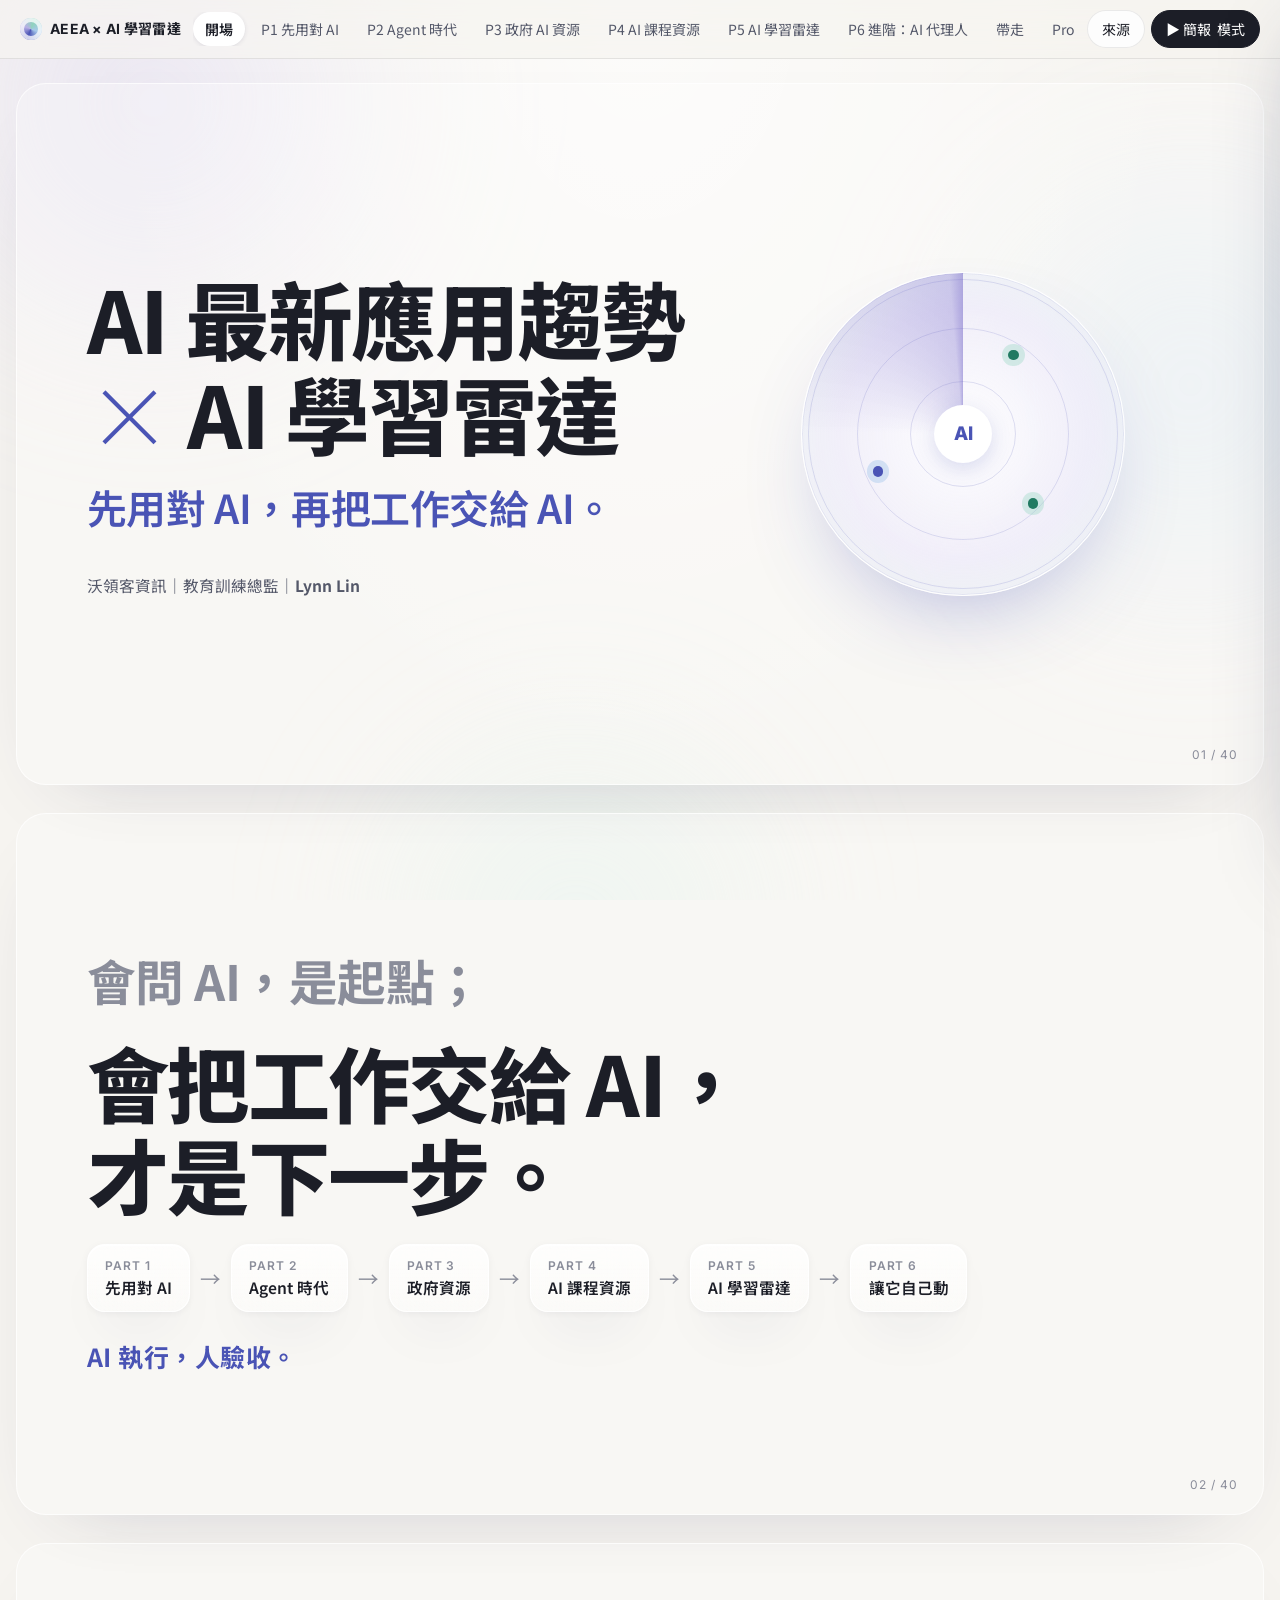
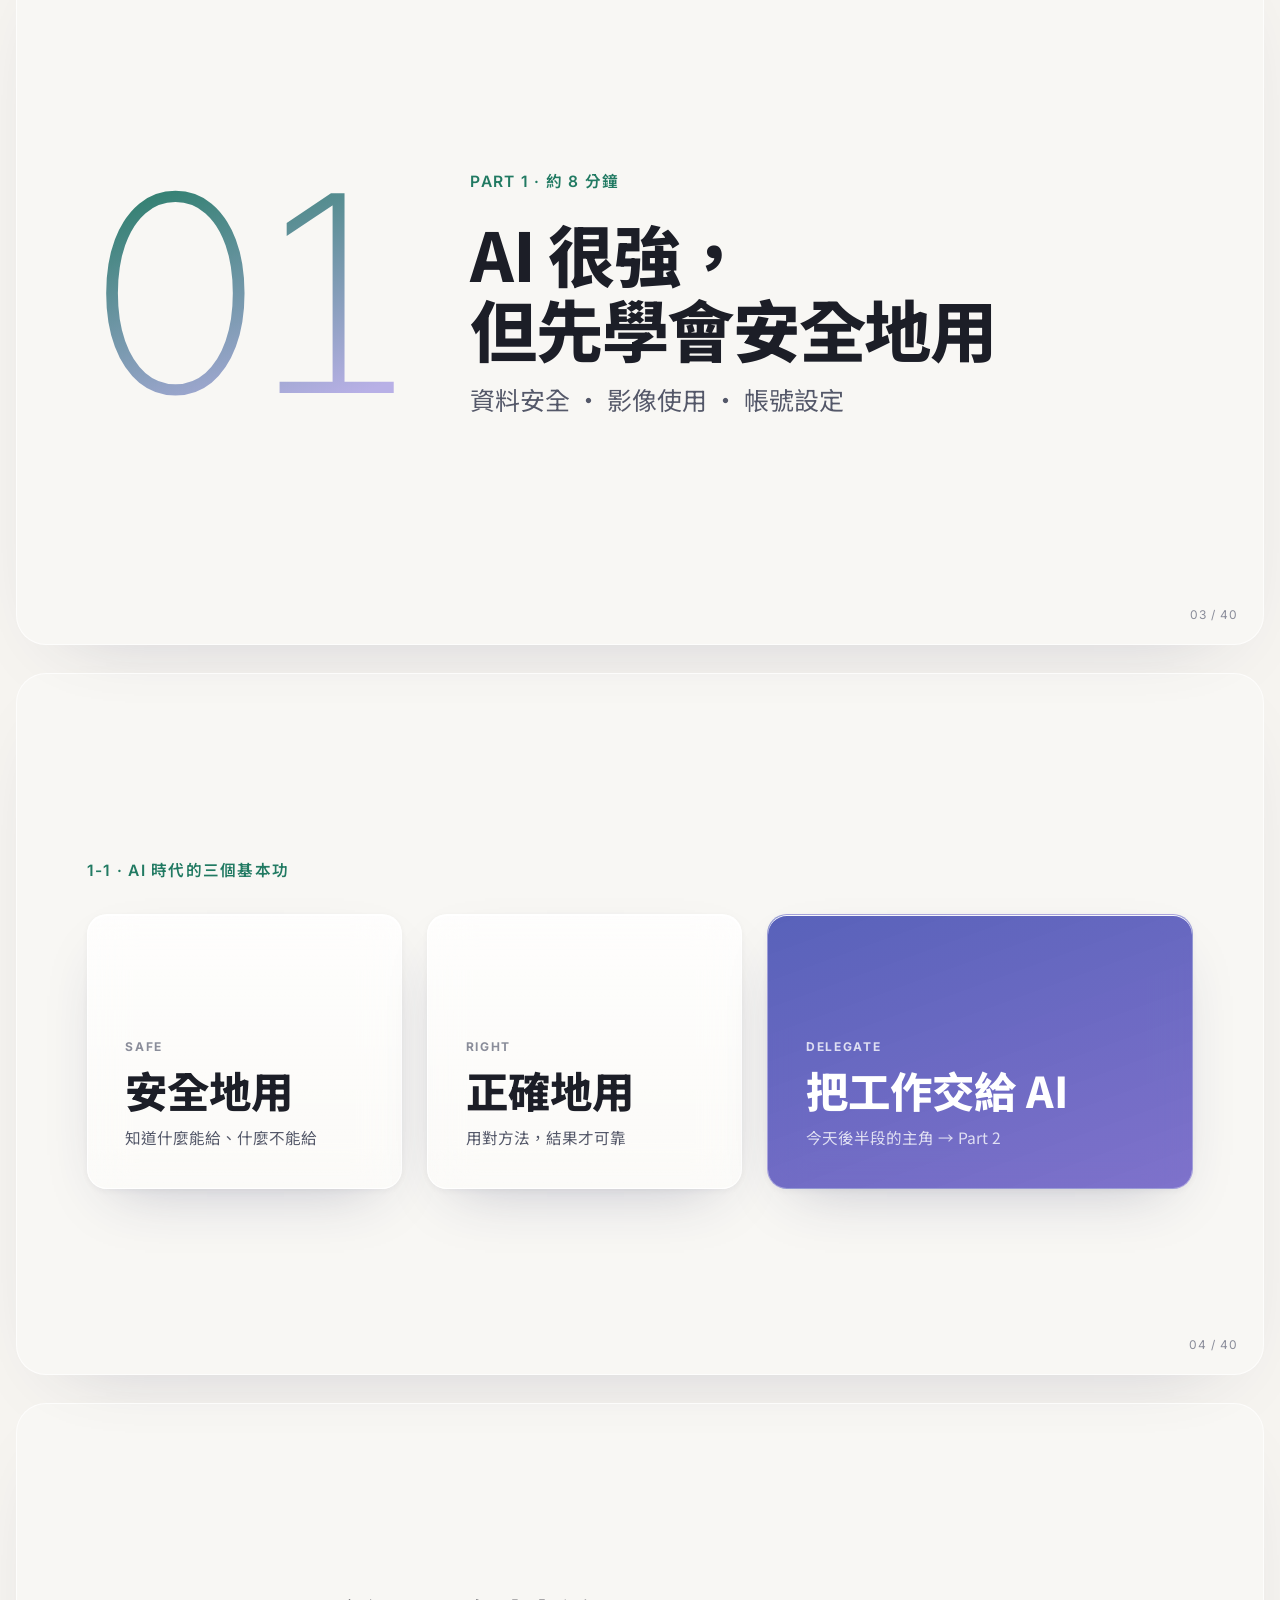
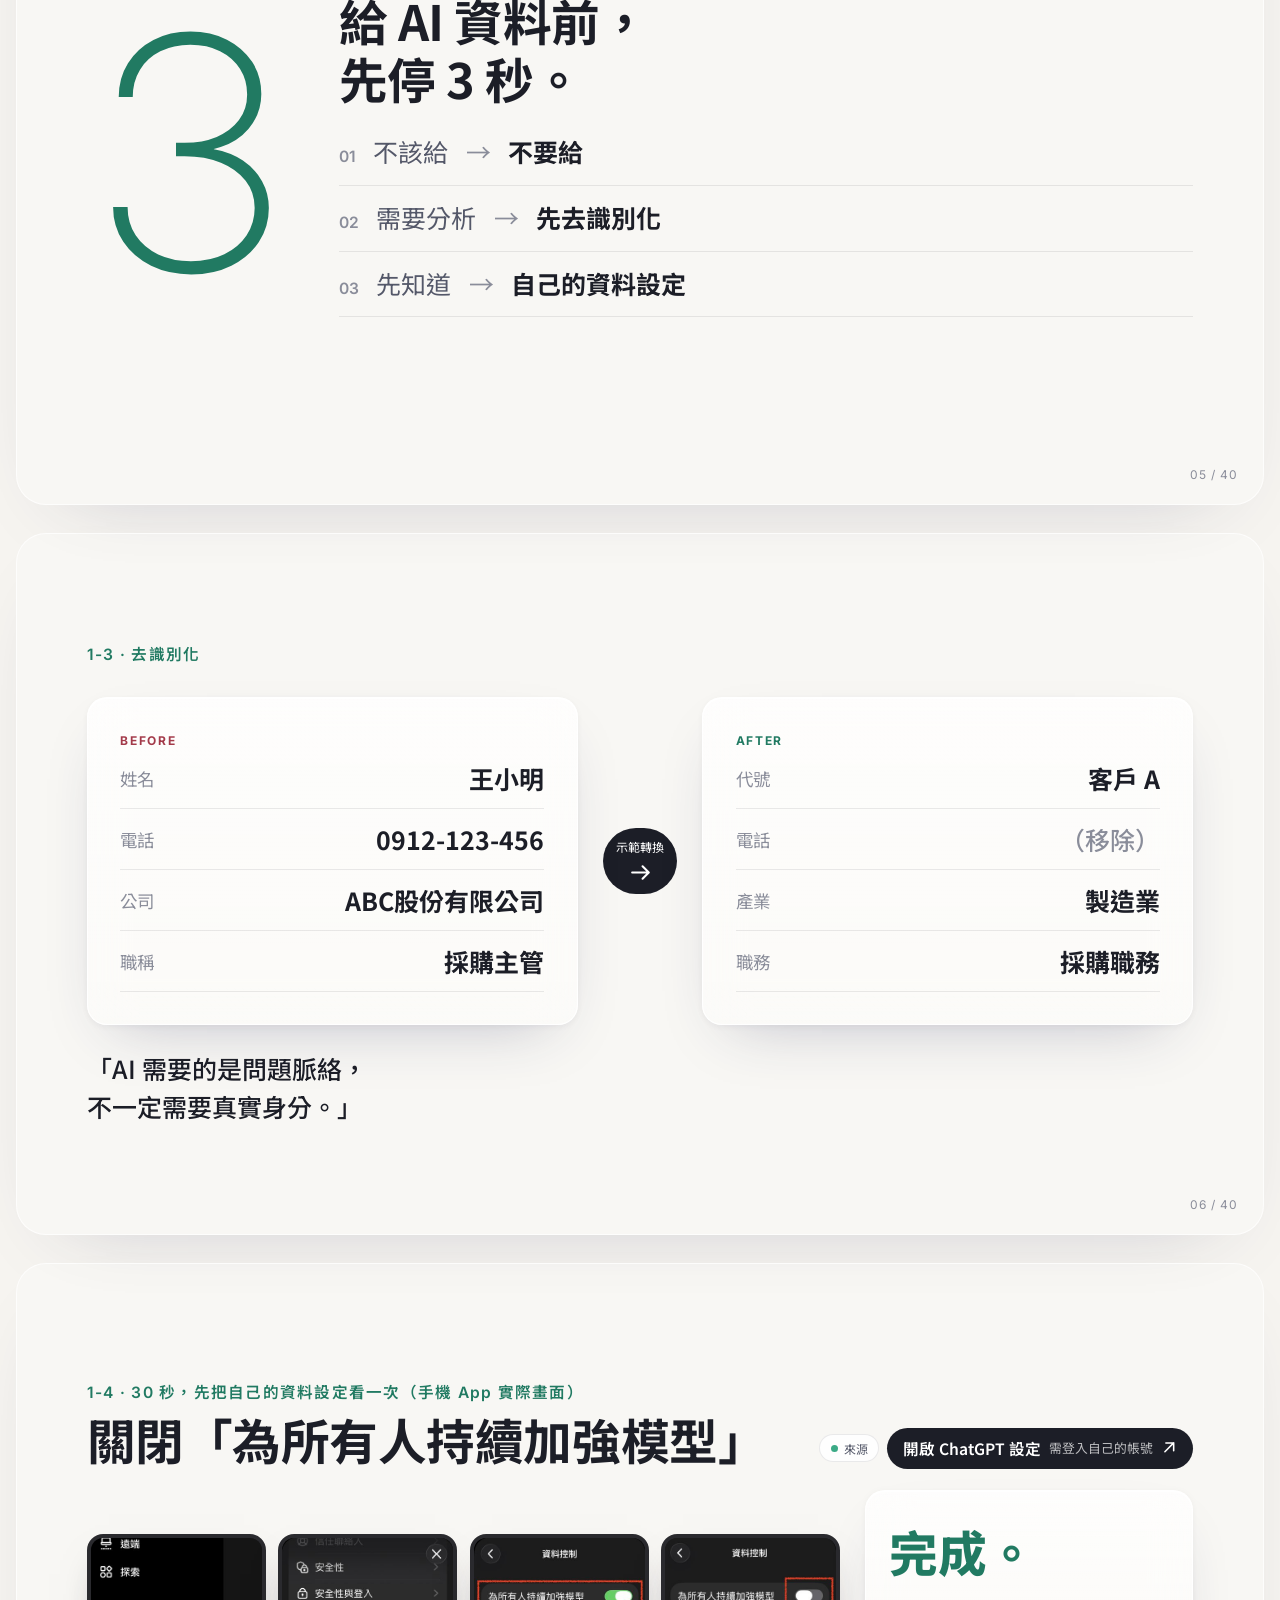
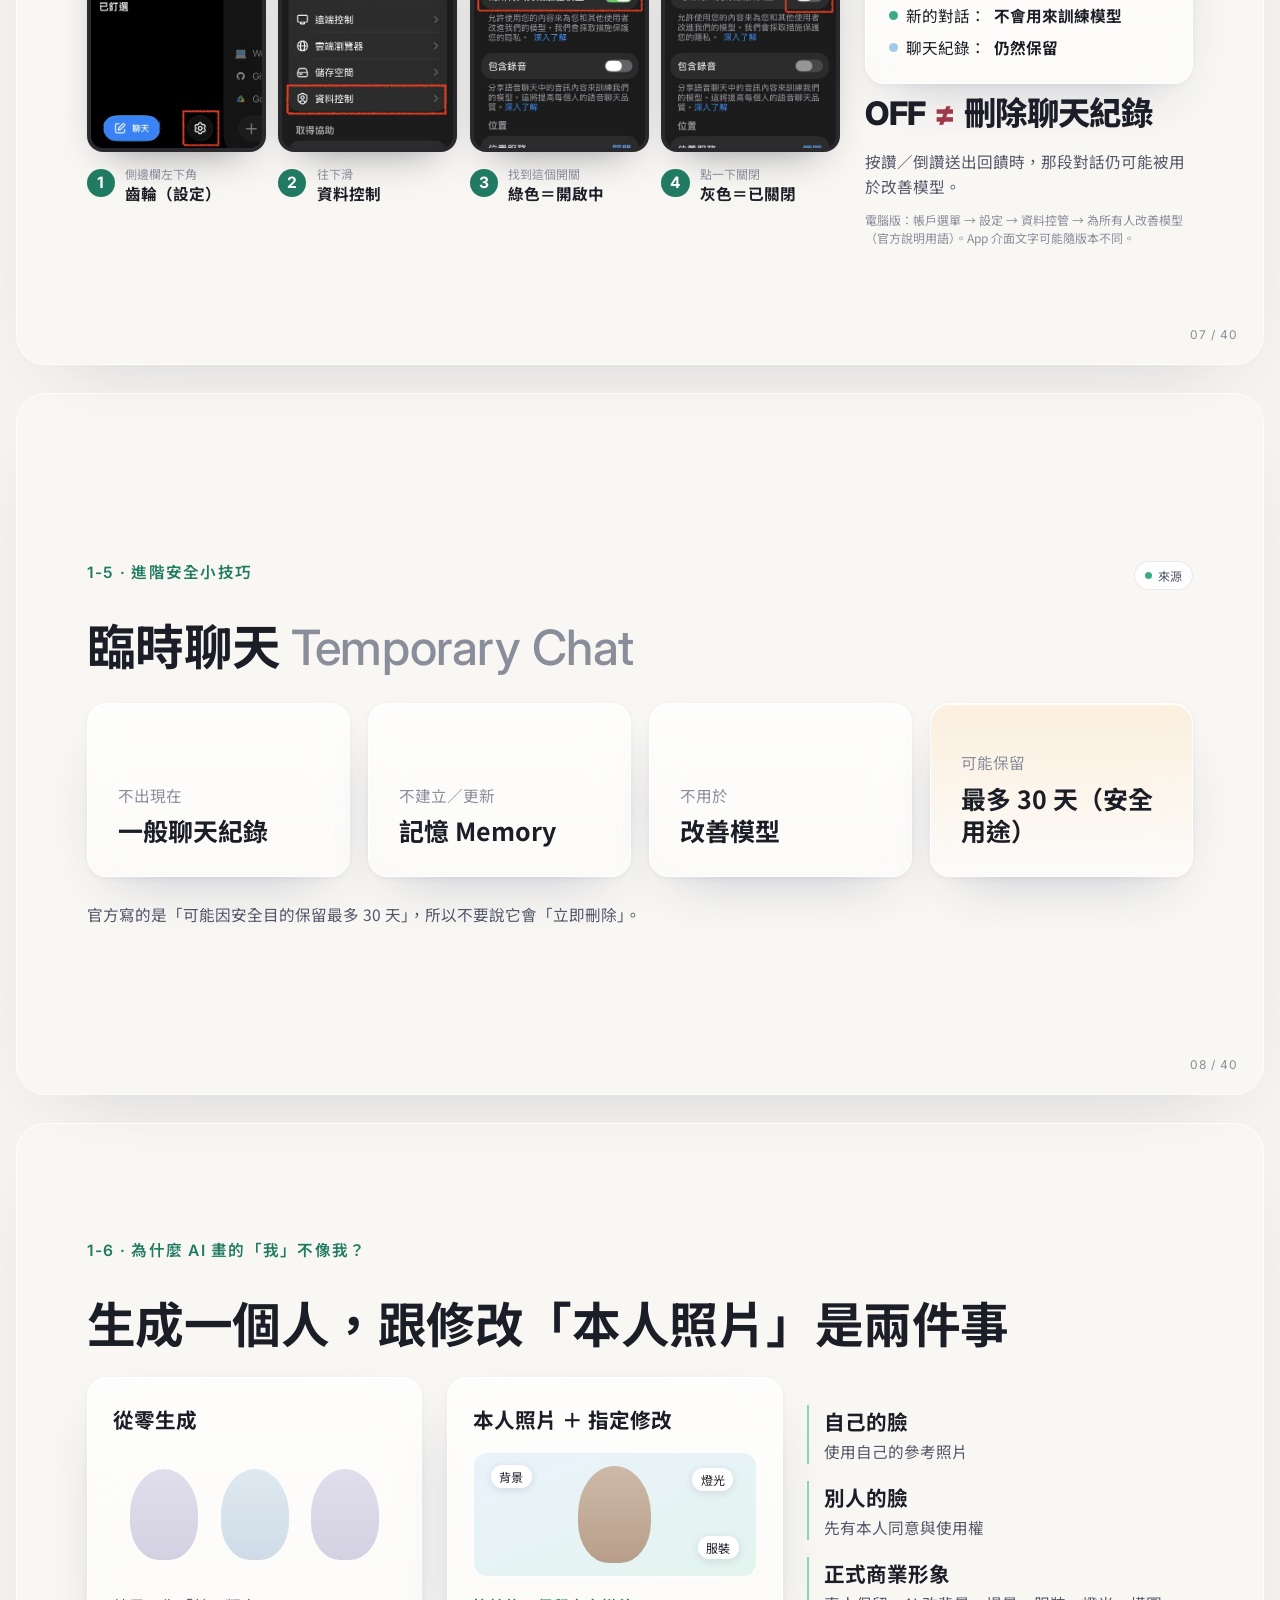
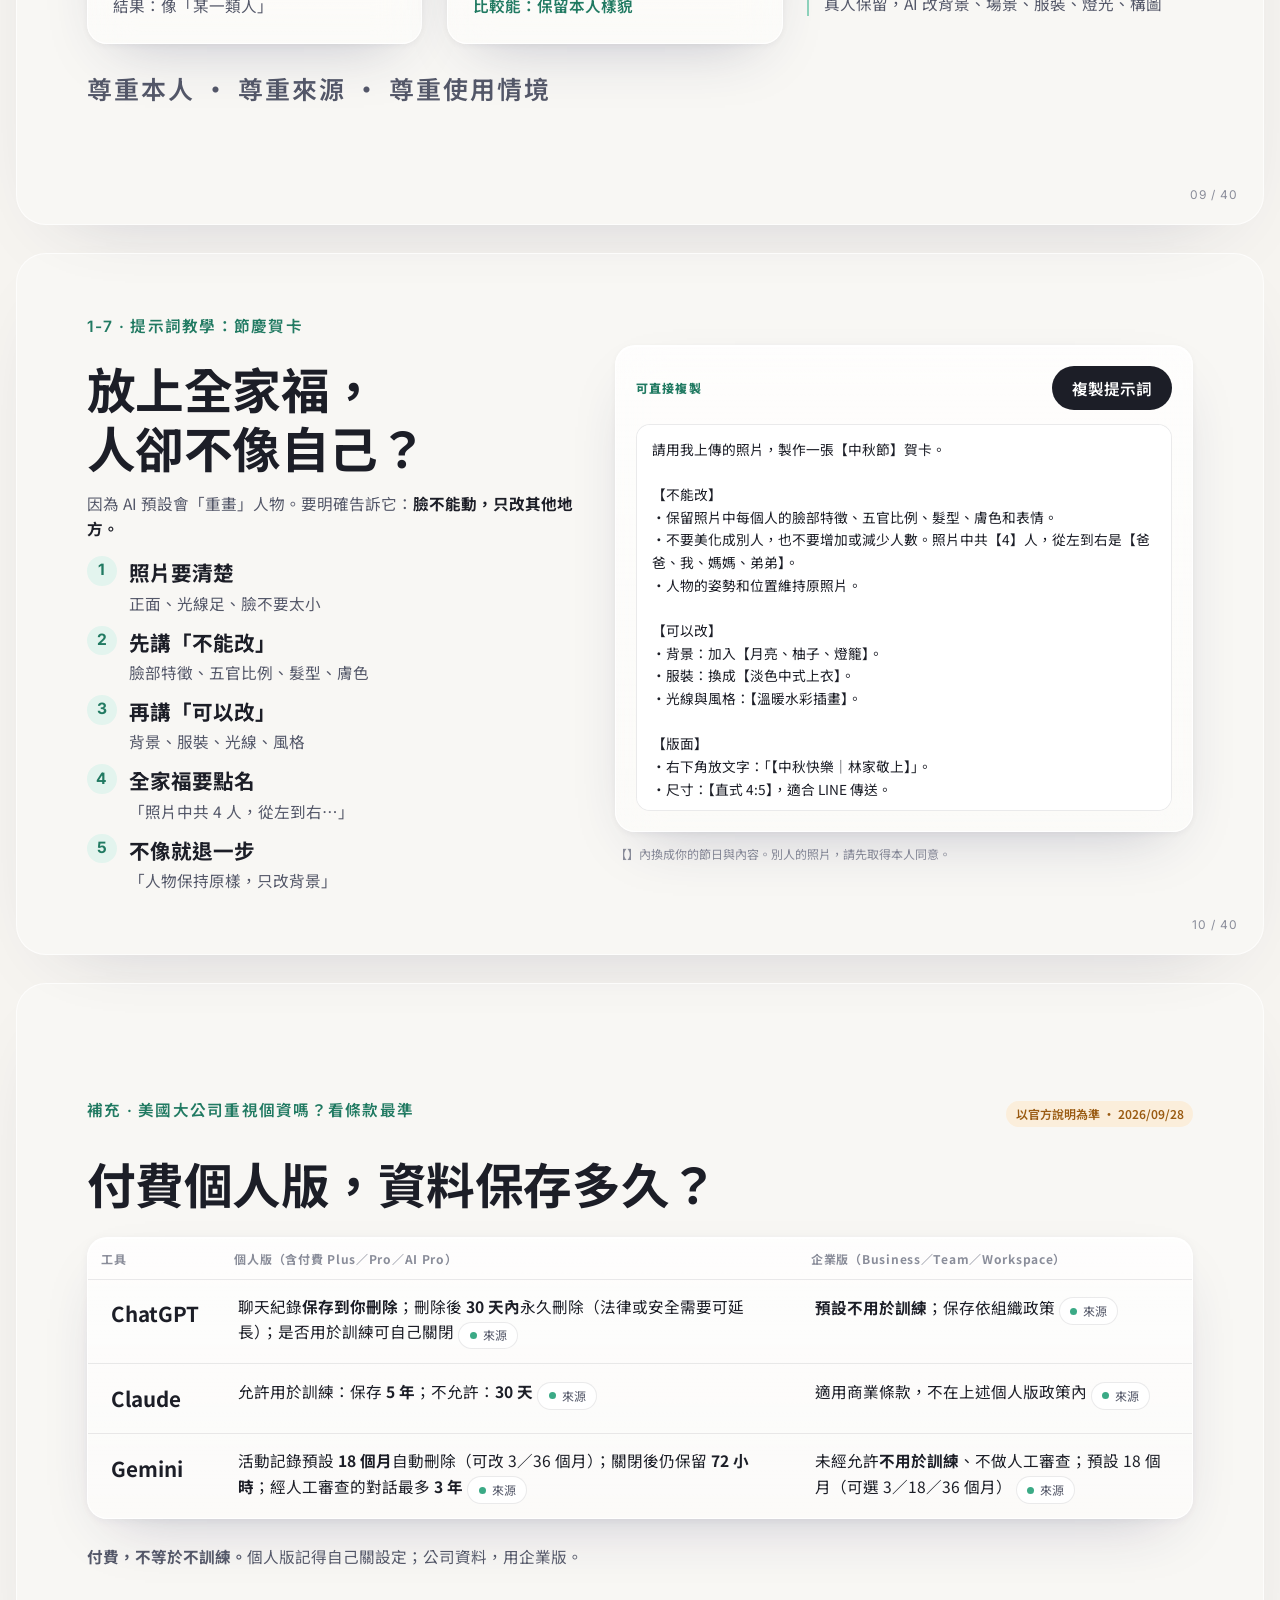
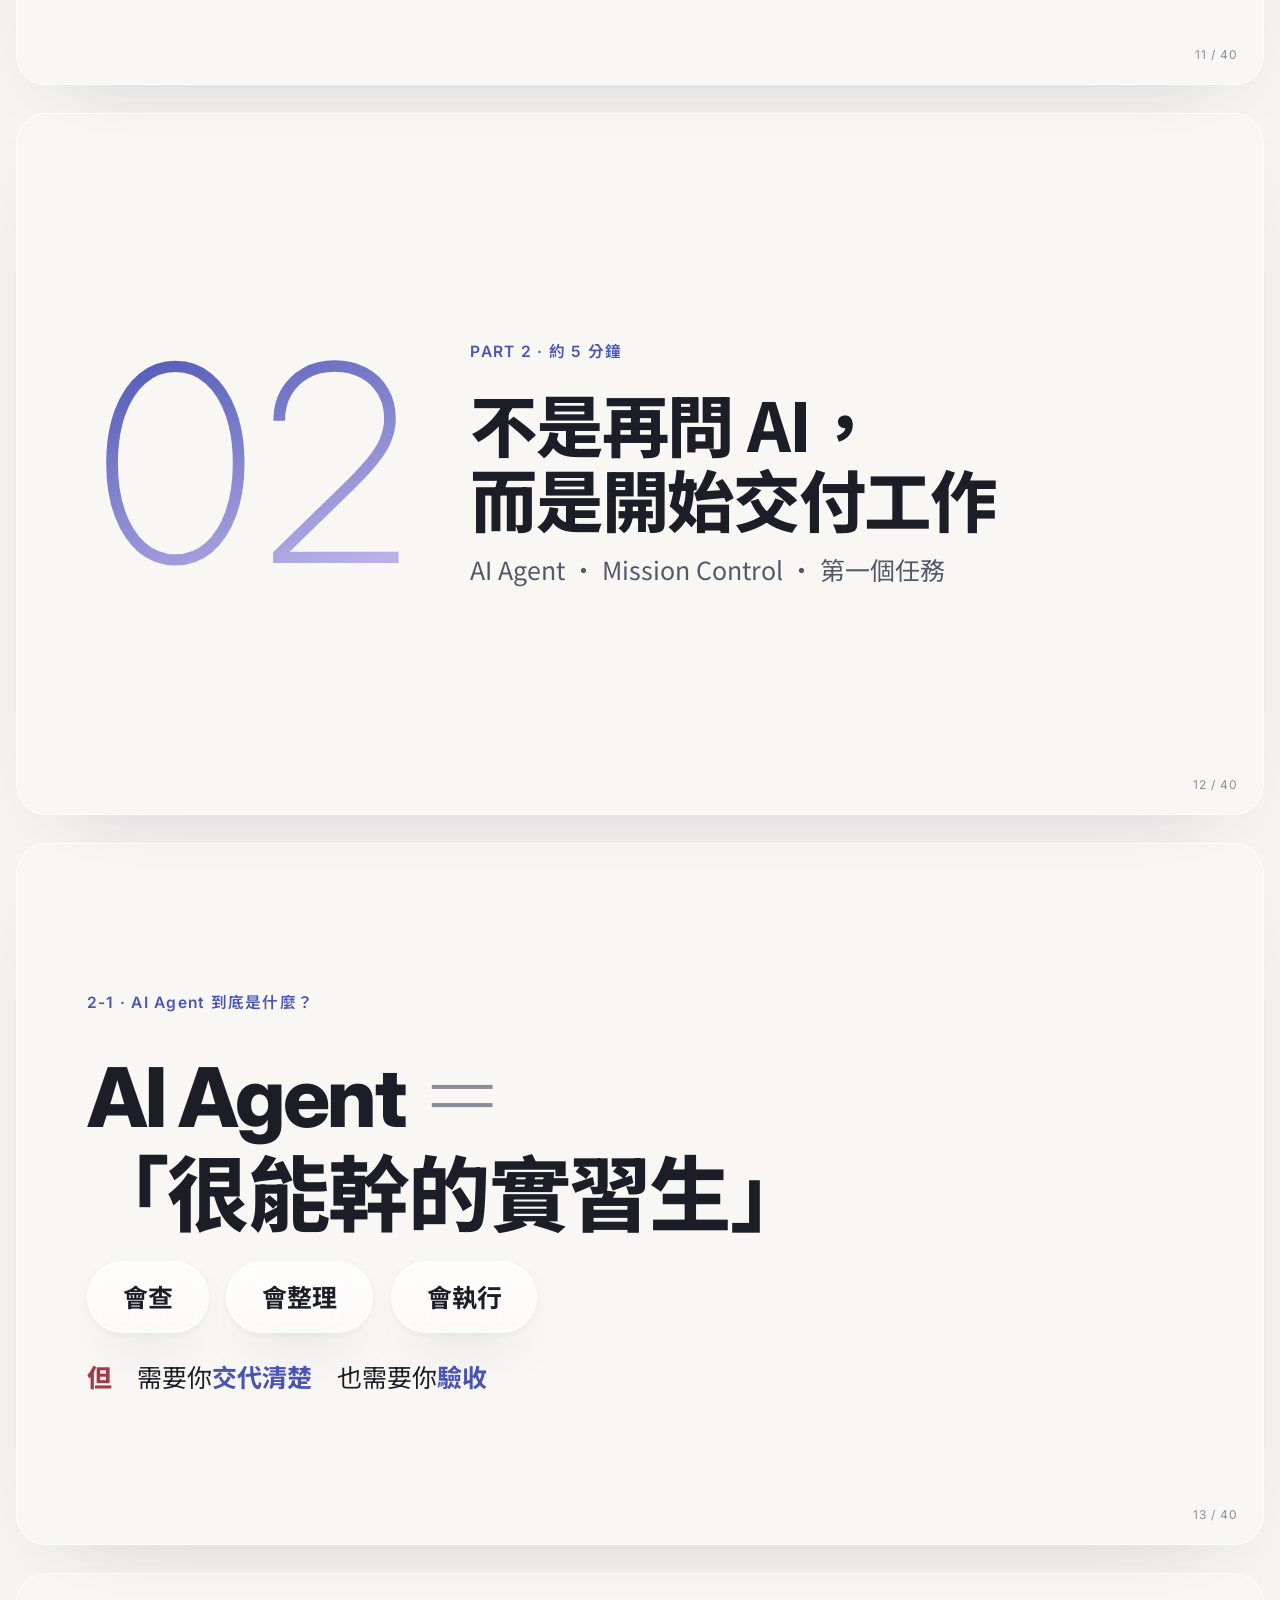
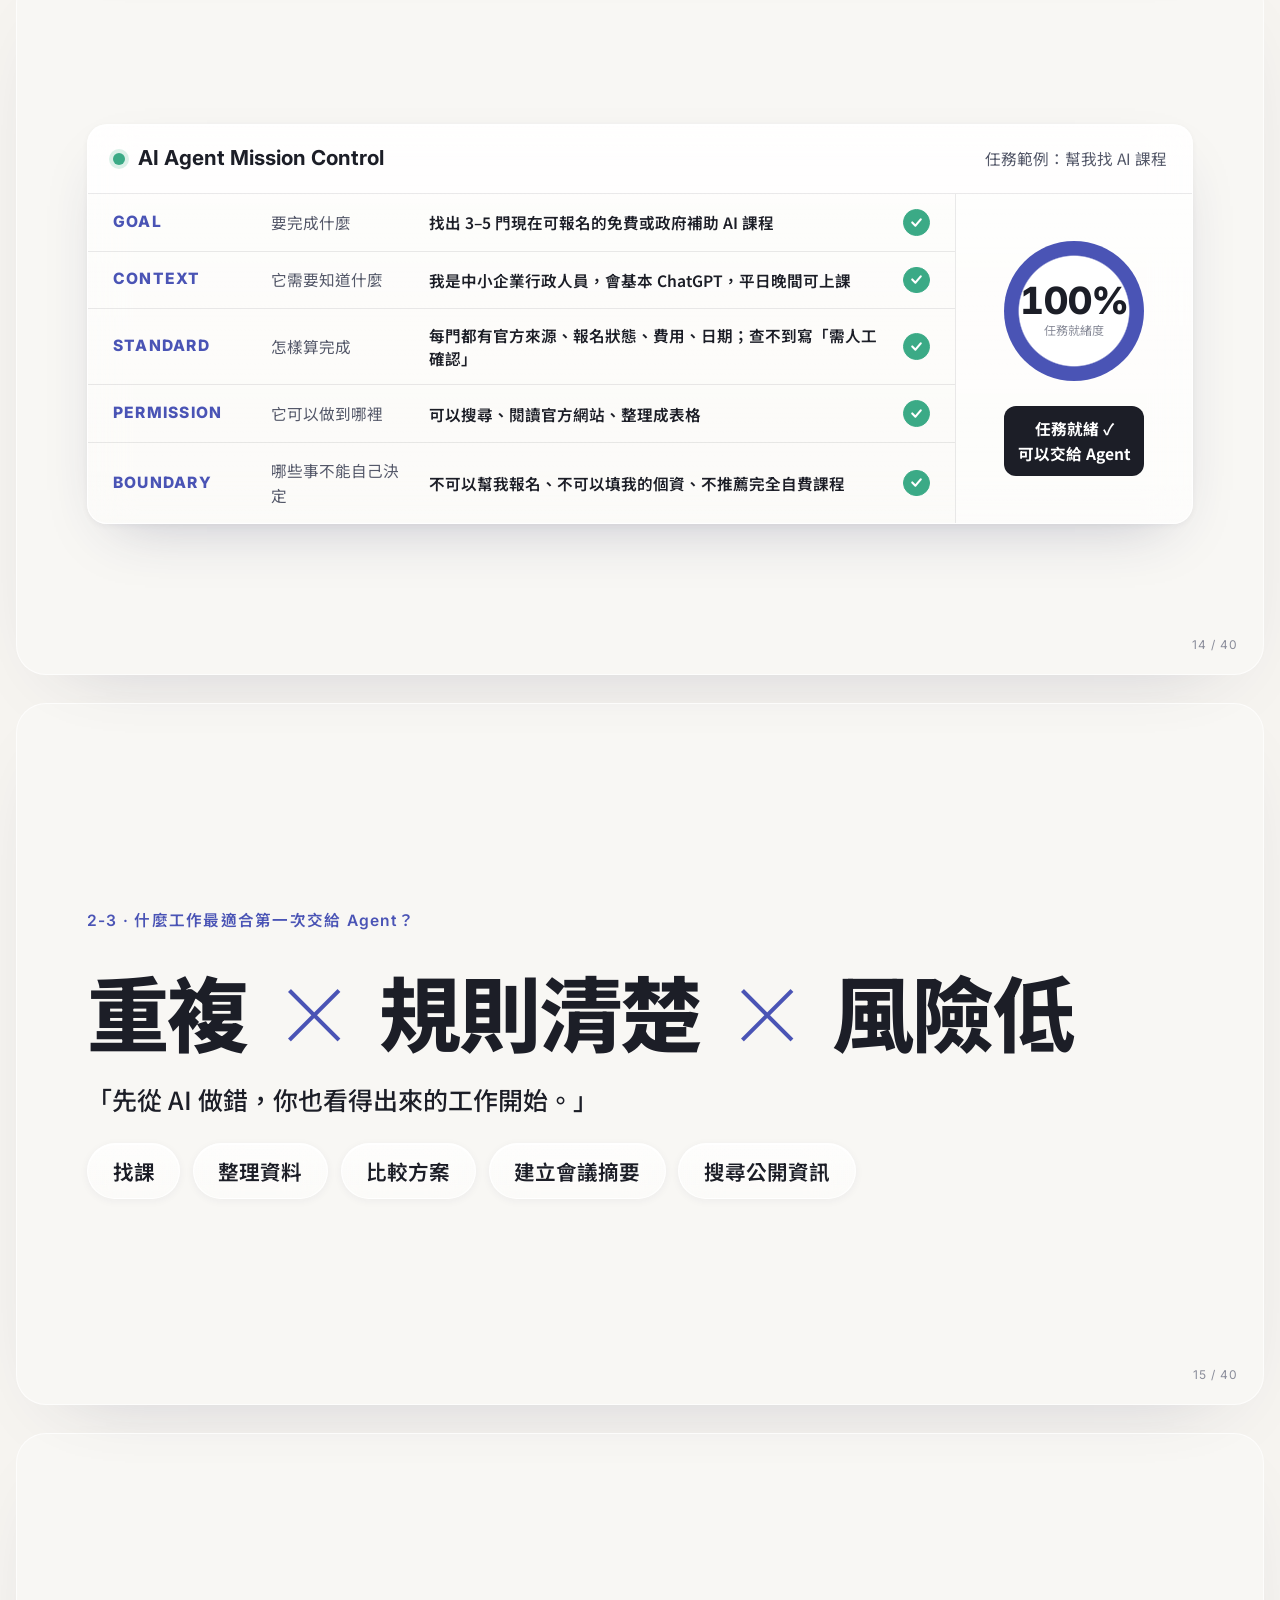
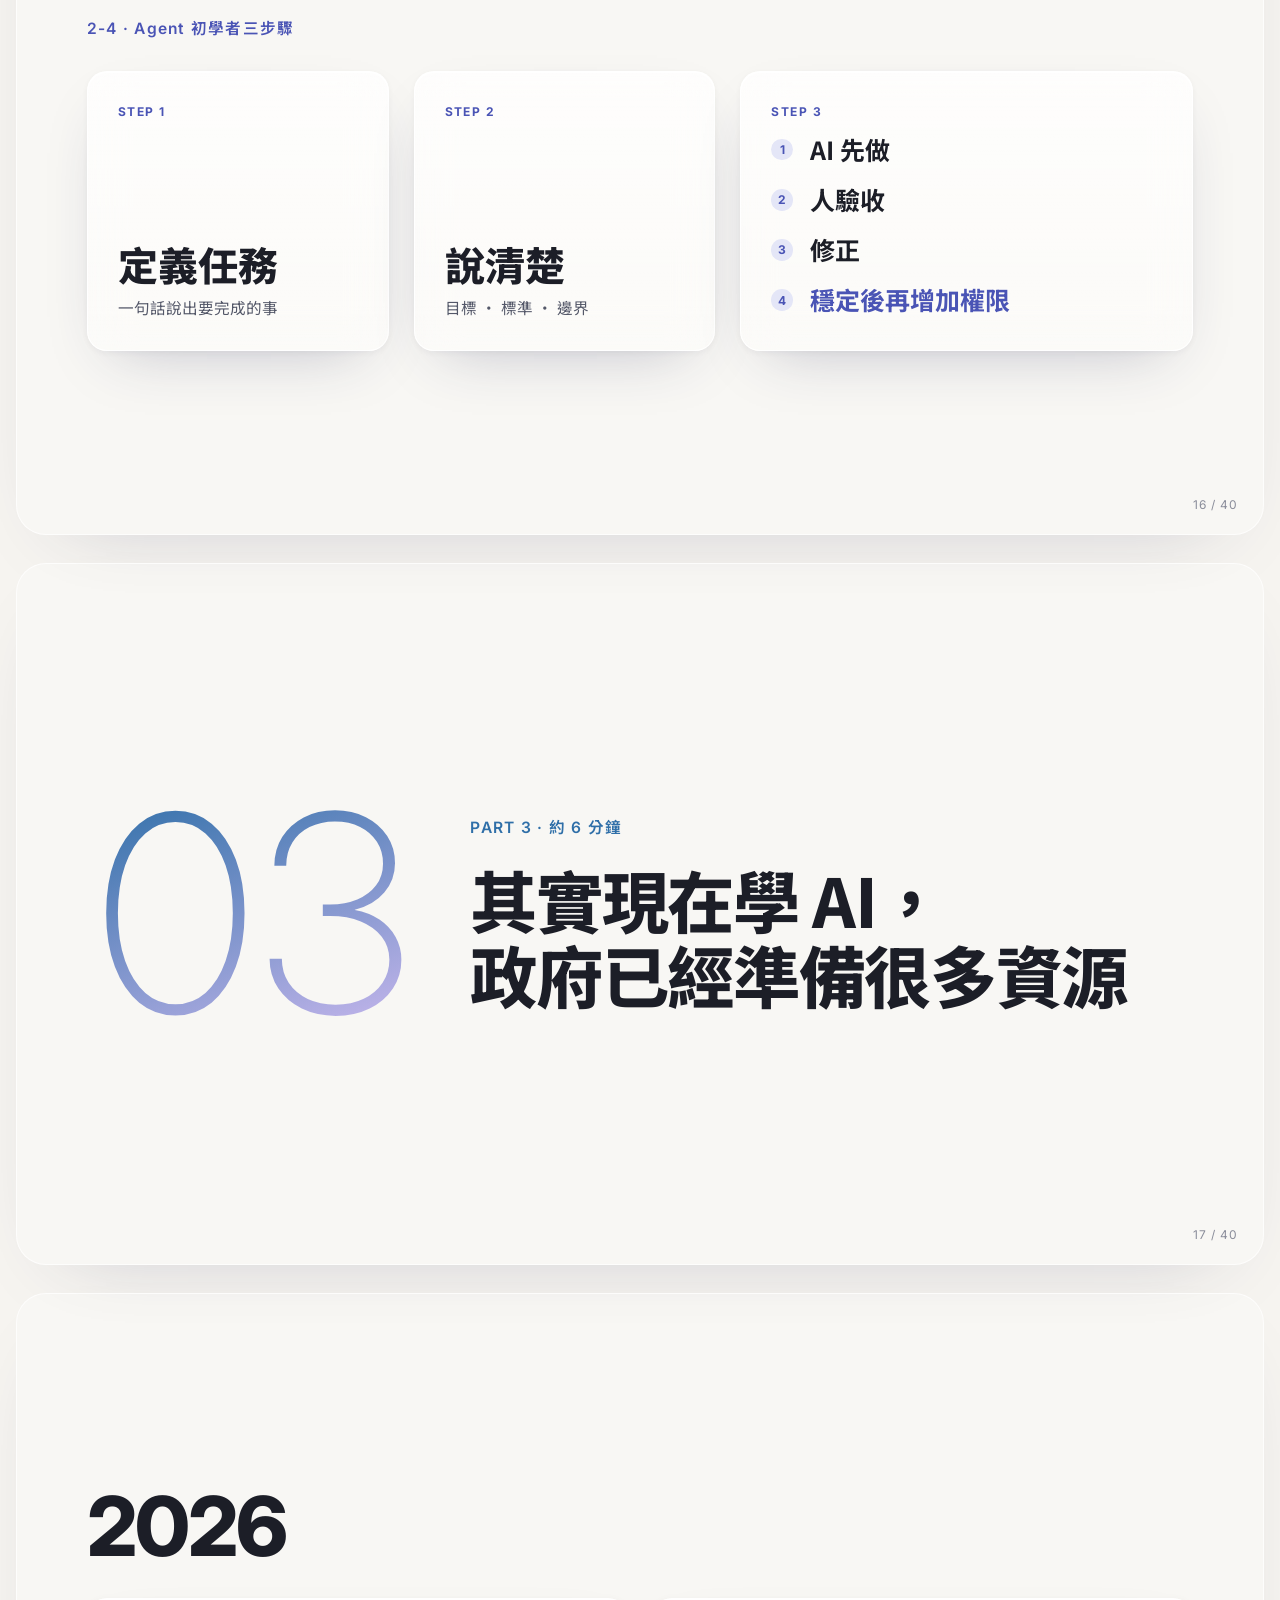
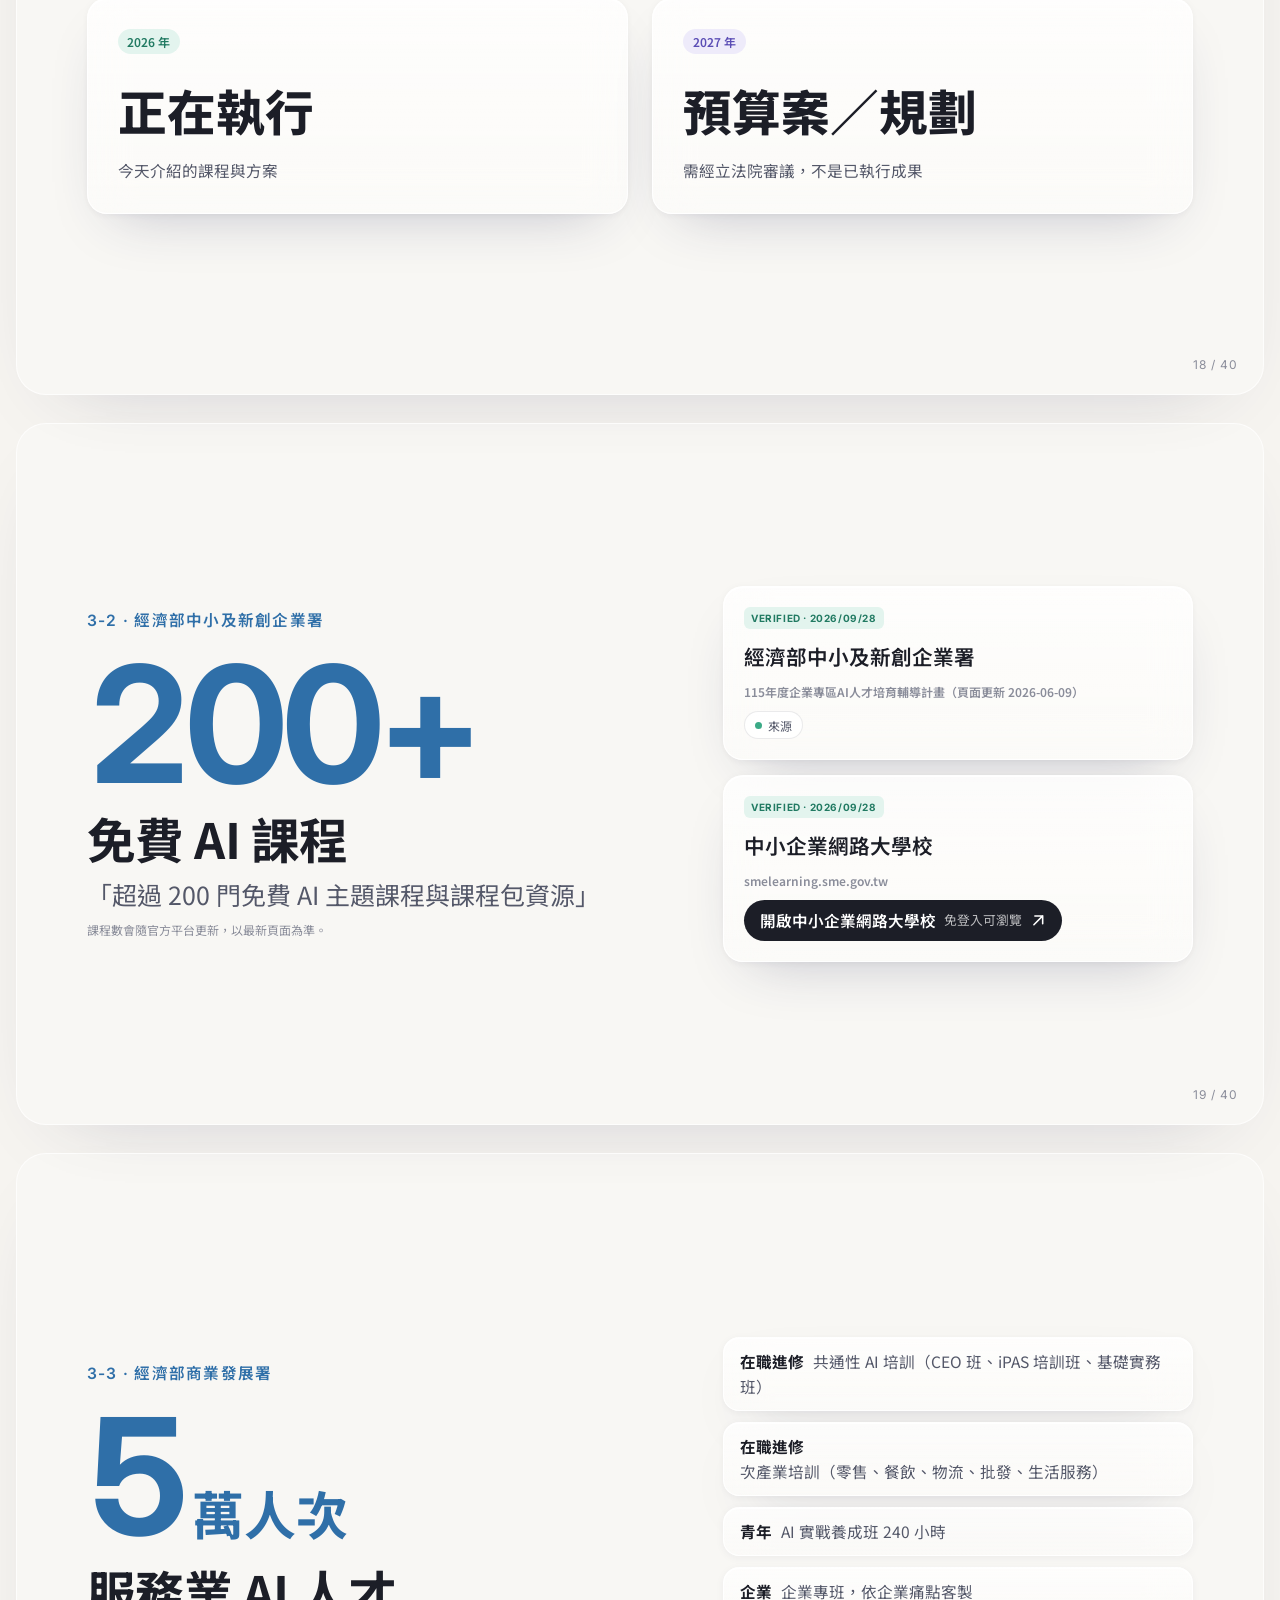
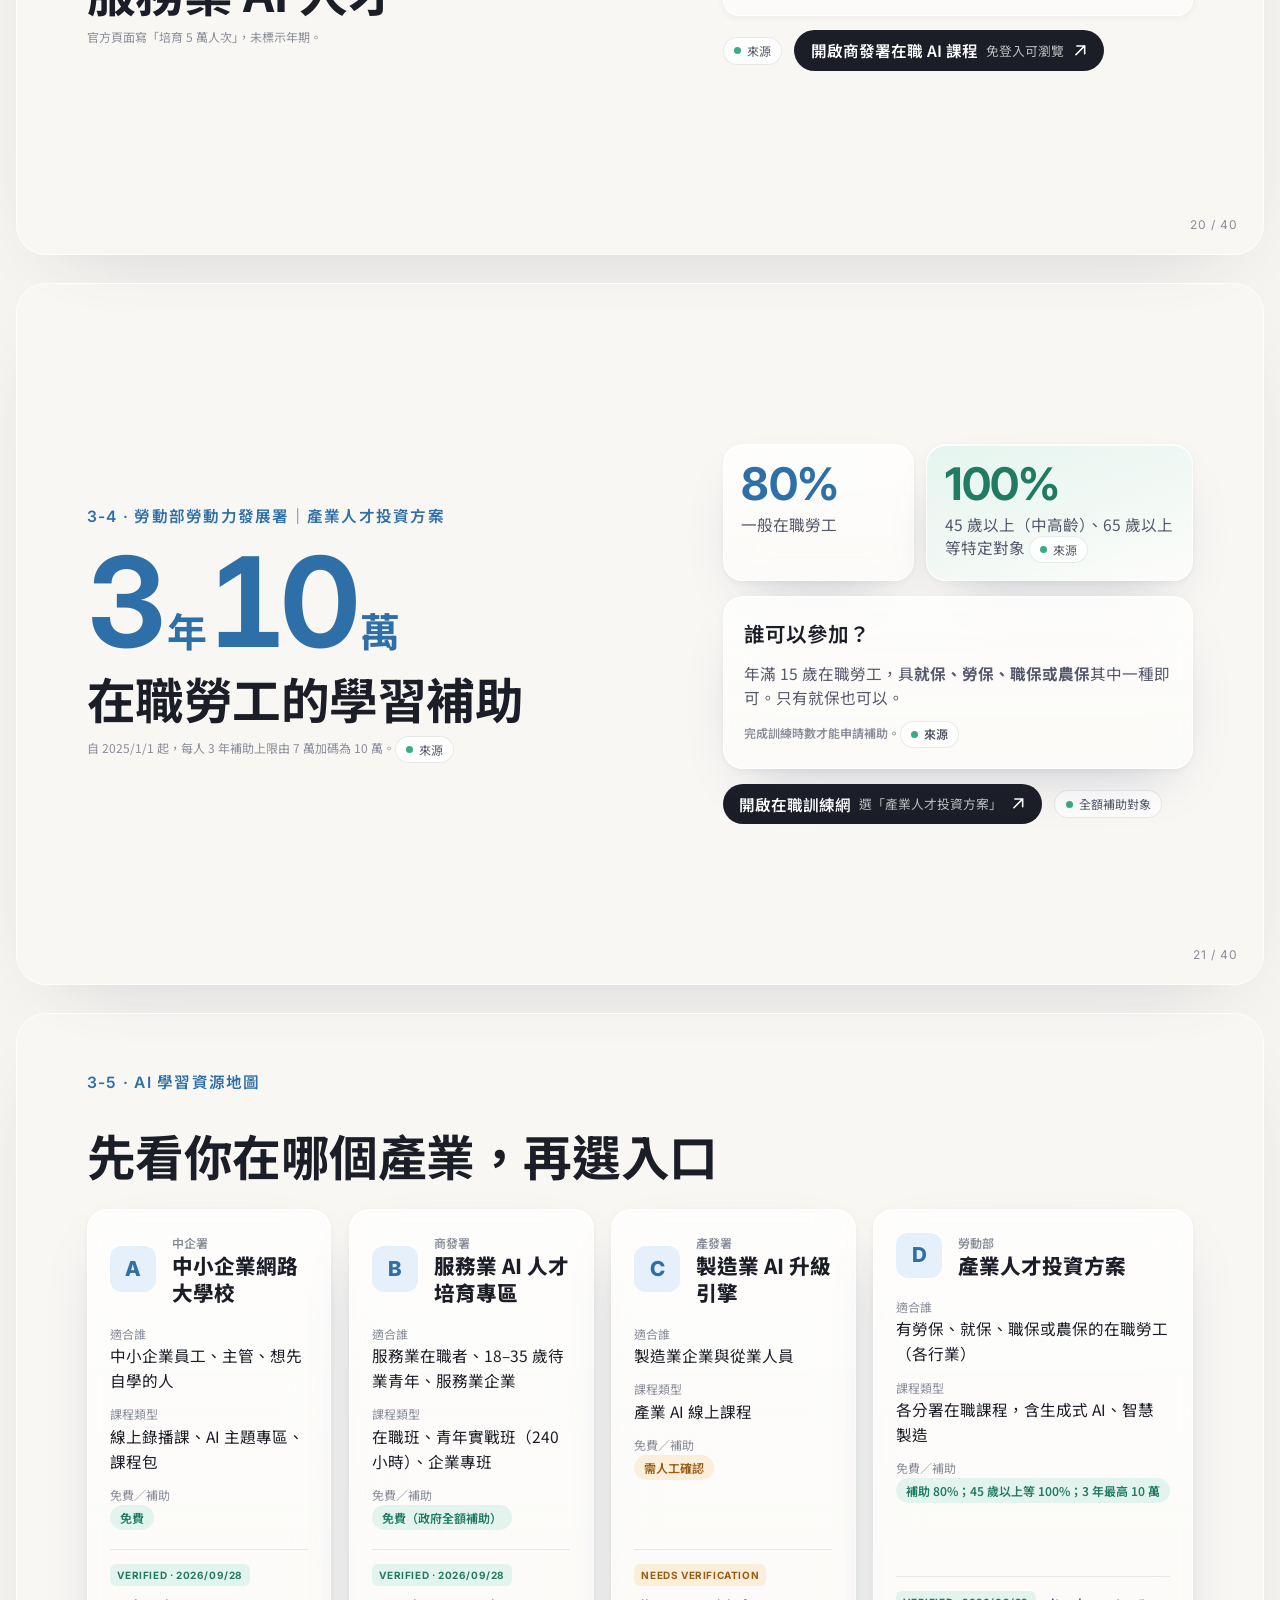
==== commit 180648b5: "新增勞動部產業人才投資方案（3-4、4-2、資源地圖、Prompt、找課資料）；學員版移到根目錄、講師版 /tr/、舊網址轉址" ====
--- a/st/index.html
+++ b/st/index.html
@@ -1,5442 +1,7 @@
 <!doctype html>
-<html lang="zh-Hant">
-<head>
-<meta charset="utf-8">
-<meta name="viewport" content="width=device-width, initial-scale=1, viewport-fit=cover">
-<title>AI 學習雷達｜學員版</title>
-<meta name="description" content="AEEA AI 最新應用趨勢 × AI 學習雷達｜互動式 Web Presentation（Lynn Lin，2026/09/28）">
-<link rel="preconnect" href="https://fonts.googleapis.com">
-<link rel="preconnect" href="https://fonts.gstatic.com" crossorigin>
-<link rel="stylesheet" href="https://fonts.googleapis.com/css2?family=Inter:wght@200;300;400;500;600;700;800&family=Noto+Sans+TC:wght@300;400;500;700;800;900&display=swap">
-</head>
-<body>
-<style>
-/* ============ Design tokens ============ */
-:root {
-  color-scheme: light;
-  --bg: #F6F4F0;          /* 暖白 */
-  --mist: #E9E7E3;        /* 霧灰 */
-  --cream: #FBFAF7;       /* 奶白 */
-  --ink: #1C1E27;
-  --ink-2: #545869;
-  --ink-3: #8A8D9A;
-  --line: rgba(28, 30, 39, .09);
-  --indigo: #4A54B5;
-  --indigo-soft: #E4E6F7;
-  --lav: #B8B0E6;
-  --lav-soft: #EEEBFA;
-  --mint: #8FD3BD;
-  --mint-ink: #217A62;
-  --mint-soft: #E3F4EE;
-  --sky: #A6C8EA;
-  --sky-soft: #E6F0FA;
-  --amber-ink: #9A5B12;
-  --amber-soft: #FBEEDB;
-  --rose-ink: #A33A4A;
-  --rose-soft: #F8E4E7;
-  --glass: linear-gradient(180deg, rgba(255,255,255,.78), rgba(255,255,255,.46));
-  --glass-border: rgba(255,255,255,.9);
-  --shadow: 0 1px 0 rgba(255,255,255,.95) inset, 0 24px 60px -28px rgba(38,42,86,.28), 0 2px 8px rgba(38,42,86,.05);
-  --font: "Inter", "Noto Sans TC", "PingFang TC", system-ui, -apple-system, "Microsoft JhengHei", sans-serif;
-  --font-zh: "Noto Sans TC", "PingFang TC", "Inter", system-ui, "Microsoft JhengHei", sans-serif;
-  --ease: cubic-bezier(.2,.7,.2,1);
-}
-* { box-sizing: border-box; }
-html { scroll-behavior: smooth; -webkit-text-size-adjust: 100%; }
-body {
-  margin: 0;
-  background: var(--bg);
-  color: var(--ink);
-  font-family: var(--font-zh);
-  font-size: 18px;
-  line-height: 1.6;
-  -webkit-font-smoothing: antialiased;
-}
-.num, .bignum, .ent-n, .yb-n, .pause-num, .divider-num, .fn b, .mc-meter span { font-family: var(--font); font-variant-numeric: tabular-nums; }
-a { color: var(--indigo); }
-button { font: inherit; color: inherit; }
-:focus-visible { outline: 2px solid var(--indigo); outline-offset: 3px; border-radius: 8px; }
-
-/* ============ Ambient background ============ */
-.ambient { position: fixed; inset: 0; z-index: 0; pointer-events: none; overflow: hidden; background: var(--bg); }
-.ambient i { position: absolute; border-radius: 50%; filter: blur(80px); opacity: .55; }
-.ambient .a1 { width: 52vmax; height: 52vmax; left: -14vmax; top: -18vmax; background: radial-gradient(circle, #DCD6F6 0%, transparent 65%); }
-.ambient .a2 { width: 46vmax; height: 46vmax; right: -16vmax; top: 10vh; background: radial-gradient(circle, #D3E6F7 0%, transparent 65%); }
-.ambient .a3 { width: 40vmax; height: 40vmax; left: 25vw; bottom: -22vmax; background: radial-gradient(circle, #D5F0E6 0%, transparent 65%); }
-.ambient::after { content: ""; position: absolute; inset: 0; background: radial-gradient(ellipse at 50% 0%, rgba(255,255,255,.7), transparent 60%); }
-
-/* ============ Top bar (scroll mode) ============ */
-.topbar {
-  position: sticky; top: env(safe-area-inset-top, 0px); z-index: 40;
-  display: flex; align-items: center; gap: 12px;
-  padding: 10px 20px;
-  background: rgba(246,244,240,.72);
-  backdrop-filter: blur(20px) saturate(160%); -webkit-backdrop-filter: blur(20px) saturate(160%);
-  border-bottom: 1px solid var(--line);
-}
-.brand { font-family: var(--font); font-weight: 700; font-size: 14px; letter-spacing: .02em; white-space: nowrap; display: flex; align-items: center; gap: 8px; }
-.brand-mark { width: 22px; height: 22px; border-radius: 50%; background: conic-gradient(from 200deg, var(--indigo), var(--lav), var(--mint), var(--sky), var(--indigo)); box-shadow: inset 0 0 0 4px rgba(255,255,255,.75); }
-.partnav { display: flex; gap: 4px; overflow-x: auto; scrollbar-width: none; flex: 1; min-width: 0; }
-.partnav::-webkit-scrollbar { display: none; }
-.partnav button { border: 0; background: transparent; padding: 6px 12px; border-radius: 999px; font-size: 14px; color: var(--ink-2); cursor: pointer; white-space: nowrap; }
-.partnav button:hover { background: rgba(255,255,255,.7); }
-.partnav button.on { background: #fff; color: var(--ink); box-shadow: 0 1px 4px rgba(38,42,86,.12); font-weight: 600; }
-.tb-actions { display: flex; gap: 6px; }
-.tb-btn { border: 1px solid var(--line); background: rgba(255,255,255,.8); border-radius: 999px; padding: 7px 14px; font-size: 14px; cursor: pointer; white-space: nowrap; display: inline-flex; align-items: center; gap: 6px; }
-.tb-btn.primary { background: var(--ink); color: #fff; border-color: var(--ink); }
-.tb-btn:hover { transform: translateY(-1px); }
-.scrollbar-progress { position: absolute; left: 0; bottom: -1px; height: 2px; background: var(--indigo); width: 0; transition: width .15s linear; }
-
-/* ============ Slides: shared ============ */
-.deck { position: relative; z-index: 1; padding-inline: 16px; padding-block: 24px 40px; display: grid; gap: 28px; }
-.slide {
-  container-type: inline-size;
-  position: relative;
-  width: 100%; max-width: 1320px; margin-inline: auto;
-  scroll-margin-top: 72px;
-  --pt: var(--indigo); --pt-soft: var(--indigo-soft);
-}
-.slide[data-part="1"] { --pt: var(--mint-ink); --pt-soft: var(--mint-soft); }
-.slide[data-part="3"] { --pt: #2F6FA8; --pt-soft: var(--sky-soft); }
-.slide[data-part="4"] { --pt: #7A6A55; --pt-soft: #F1ECE4; }
-.slide[data-part="5"] { --pt: #6A5CC4; --pt-soft: var(--lav-soft); }
-.slide-inner {
-  --h1: clamp(34px, 6.6cqw, 110px);
-  --h2: clamp(26px, 3.9cqw, 66px);
-  --lead: clamp(18px, 2cqw, 32px);
-  --body: clamp(16px, 1.65cqw, 28px);
-  --small: clamp(14px, 1.25cqw, 20px);
-  --tiny: clamp(12px, .95cqw, 16px);
-  --gap: clamp(14px, 2cqw, 36px);
-  --r: clamp(16px, 1.6cqw, 30px);
-  position: relative;
-  padding: clamp(28px, 4.6cqw, 80px) clamp(20px, 5.6cqw, 96px);
-  border-radius: clamp(20px, 2.4cqw, 40px);
-  background: rgba(255,255,255,.28);
-  border: 1px solid rgba(255,255,255,.7);
-  box-shadow: 0 30px 80px -50px rgba(38,42,86,.25);
-  font-size: var(--body);
-  min-height: min(56.25cqw, 88vh);
-  display: flex; flex-direction: column; justify-content: center;
-}
-.slide-num { position: absolute; right: clamp(16px, 2cqw, 36px); bottom: clamp(12px, 1.6cqw, 28px); font-family: var(--font); font-size: var(--tiny); color: var(--ink-3); letter-spacing: .08em; }
-
-.h1 { font-size: var(--h1); line-height: 1.12; font-weight: 800; letter-spacing: -.02em; margin: 0; text-wrap: balance; }
-.h2 { font-size: var(--h2); line-height: 1.2; font-weight: 700; letter-spacing: -.01em; margin: 0; text-wrap: balance; }
-.lead { font-size: var(--lead); color: var(--ink-2); margin: 0; line-height: 1.5; }
-.small { font-size: var(--small); color: var(--ink-2); margin: 0; line-height: 1.6; }
-.tiny { font-size: var(--tiny); color: var(--ink-3); margin: 0; line-height: 1.5; }
-.eyebrow { font-family: var(--font); font-size: var(--small); letter-spacing: .08em; color: var(--pt); font-weight: 600; margin: 0 0 .3em; }
-.en { font-family: var(--font); font-size: var(--lead); color: var(--ink-3); margin: .2em 0 0; }
-.en-inline { font-family: var(--font); color: var(--ink-3); font-weight: 500; }
-.en-big { font-family: var(--font); letter-spacing: -.03em; }
-.muted-strong { color: var(--ink-3); }
-.hl { color: var(--pt); }
-.stack { display: flex; flex-direction: column; gap: var(--gap); }
-.center-y { justify-content: center; }
-.row-between { display: flex; align-items: center; justify-content: space-between; gap: 12px; flex-wrap: wrap; }
-.row-gap { display: flex; gap: 12px; align-items: center; flex-wrap: wrap; }
-.kicker { font-size: var(--lead); font-weight: 700; margin: 0; color: var(--pt); letter-spacing: .02em; }
-.kicker.big { font-size: var(--h1); letter-spacing: .06em; }
-.kicker-sm { font-size: var(--lead); font-weight: 600; margin: 0; color: var(--ink-2); letter-spacing: .08em; }
-.quote { font-size: var(--lead); font-weight: 500; margin: 0; color: var(--ink); line-height: 1.5; }
-
-.glass {
-  background: var(--glass);
-  backdrop-filter: blur(22px) saturate(160%); -webkit-backdrop-filter: blur(22px) saturate(160%);
-  border: 1px solid var(--glass-border);
-  box-shadow: var(--shadow);
-  border-radius: var(--r);
-}
-.pill { display: inline-flex; align-items: center; gap: 6px; border-radius: 999px; padding: .25em .8em; font-size: var(--tiny); font-weight: 600; white-space: nowrap; }
-.pill.big { font-size: var(--small); }
-.pill.mint { background: var(--mint-soft); color: var(--mint-ink); }
-.pill.lav { background: var(--lav-soft); color: #5B4DB5; }
-.pill.warnp { background: var(--amber-soft); color: var(--amber-ink); }
-.pill.closed { background: var(--mist); color: var(--ink-2); }
-.pill.open { background: var(--mint-soft); color: var(--mint-ink); }
-.badge { display: inline-block; font-family: var(--font); font-size: clamp(10px, .8cqw, 13px); font-weight: 700; letter-spacing: .06em; padding: .3em .7em; border-radius: 6px; }
-.badge.ok { background: var(--mint-soft); color: var(--mint-ink); }
-.badge.warn { background: var(--amber-soft); color: var(--amber-ink); }
-
-.src-btn { display: inline-flex; align-items: center; gap: 6px; border: 1px solid var(--line); background: rgba(255,255,255,.85); border-radius: 999px; padding: .3em .85em; font-size: var(--tiny); color: var(--ink-2); cursor: pointer; white-space: nowrap; vertical-align: middle; }
-.src-btn:hover { color: var(--ink); border-color: rgba(28,30,39,.2); }
-.src-dot { width: 7px; height: 7px; border-radius: 50%; }
-.src-dot.ok { background: #3BAA86; }
-.src-dot.warn { background: #D9912E; }
-.demo-btn { display: inline-flex; align-items: center; gap: 8px; text-decoration: none; background: var(--ink); color: #fff; border-radius: 999px; padding: .5em 1.05em; font-size: var(--small); font-weight: 600; white-space: nowrap; }
-.demo-btn svg { width: 1em; height: 1em; }
-.demo-note { font-weight: 400; opacity: .7; font-size: .82em; }
-.copy-btn, .run-btn { border: 0; background: var(--ink); color: #fff; border-radius: 999px; padding: .6em 1.3em; font-size: var(--small); font-weight: 600; cursor: pointer; }
-.ghost-btn { border: 1px solid var(--line); background: rgba(255,255,255,.85); border-radius: 999px; padding: .6em 1.2em; font-size: var(--small); cursor: pointer; }
-.copy-btn.done { background: var(--mint-ink); }
-
-/* ============ Builds ============ */
-[data-b] { transition: opacity .5s var(--ease), transform .5s var(--ease), filter .5s var(--ease); }
-.building [data-b]:not(.b-on) { opacity: 0; transform: translateY(14px); }
-.building .bs-hl [data-b]:not(.b-on) { opacity: .38; transform: none; }
-.building .bs-fill [data-b]:not(.b-on) { opacity: 1; transform: none; }
-
-/* ============ Divider ============ */
-.divider { display: grid; grid-template-columns: auto 1fr; gap: clamp(20px, 5cqw, 90px); align-items: center; }
-.divider-num { font-size: clamp(90px, 22cqw, 380px); font-weight: 200; line-height: .85; letter-spacing: -.06em; color: transparent; background: linear-gradient(160deg, var(--pt) 0%, var(--lav) 90%); -webkit-background-clip: text; background-clip: text; }
-.divider-body { display: flex; flex-direction: column; gap: 1.2cqw; }
-.divider-body .h1 { font-size: clamp(32px, 5.4cqw, 92px); }
-
-/* ============ Cover ============ */
-.cover { display: grid; grid-template-columns: 1.35fr 1fr; gap: var(--gap); align-items: center; }
-.cover-title { font-size: clamp(38px, 6.8cqw, 112px); }
-.cover-title .x { color: var(--indigo); font-weight: 300; }
-.cover-sub { font-size: clamp(22px, 3.2cqw, 54px); font-weight: 600; color: var(--indigo); margin: 1.2cqw 0 0; letter-spacing: -.01em; }
-.cover-meta { display: flex; flex-wrap: wrap; gap: 10px 16px; align-items: center; margin-top: 2.8cqw; font-size: var(--small); color: var(--ink-2); }
-.cover-meta .sep { width: 4px; height: 4px; border-radius: 50%; background: var(--ink-3); }
-.cover-visual { display: grid; place-items: center; }
-
-/* ============ Radar ============ */
-.radar { --s: clamp(180px, 26cqw, 440px); position: relative; width: var(--s); aspect-ratio: 1; max-width: 100%; border-radius: 50%;
-  background: radial-gradient(circle, rgba(255,255,255,.9) 0%, rgba(238,235,250,.75) 55%, rgba(227,244,238,.6) 100%);
-  border: 1px solid rgba(255,255,255,.95);
-  box-shadow: inset 0 0 0 1px rgba(74,84,181,.08), 0 40px 90px -40px rgba(74,84,181,.45);
-  overflow: hidden; }
-.radar.xl { --s: clamp(220px, 30cqw, 500px); }
-.radar-ring { position: absolute; inset: 0; margin: auto; border-radius: 50%; border: 1px solid rgba(74,84,181,.16); }
-.radar-ring.r1 { width: 33%; height: 33%; } .radar-ring.r2 { width: 66%; height: 66%; } .radar-ring.r3 { width: 96%; height: 96%; }
-.radar-sweep { position: absolute; inset: 0; border-radius: 50%; background: conic-gradient(from 0deg, rgba(106,92,196,.0) 0deg, rgba(106,92,196,.0) 270deg, rgba(106,92,196,.28) 355deg, rgba(106,92,196,.5) 360deg); animation: sweep 4.5s linear infinite; }
-.radar-blip { position: absolute; width: 3.2%; aspect-ratio: 1; border-radius: 50%; background: var(--mint-ink); box-shadow: 0 0 0 6px rgba(143,211,189,.35); animation: blip 4.5s ease-in-out infinite; }
-.radar-blip.b1 { left: 64%; top: 24%; } .radar-blip.b2 { left: 22%; top: 60%; animation-delay: 1.5s; background: var(--indigo); box-shadow: 0 0 0 6px rgba(166,200,234,.45); } .radar-blip.b3 { left: 70%; top: 70%; animation-delay: 3s; }
-.radar-core { position: absolute; inset: 0; margin: auto; width: 18%; height: 18%; border-radius: 50%; display: grid; place-items: center; background: #fff; font-family: var(--font); font-weight: 800; color: var(--indigo); font-size: clamp(12px, 1.5cqw, 26px); box-shadow: 0 6px 20px rgba(74,84,181,.2); }
-@keyframes sweep { to { transform: rotate(360deg); } }
-@keyframes blip { 0%, 100% { opacity: .35; transform: scale(.8); } 50% { opacity: 1; transform: scale(1.15); } }
-
-/* ============ Thesis ============ */
-.thesis-main { color: var(--ink); }
-.route { display: flex; flex-wrap: wrap; align-items: center; gap: 10px; }
-.route-item { display: flex; flex-direction: column; padding: .7em 1.1em; border-radius: 18px; font-weight: 600; font-size: var(--small); }
-.route-n { font-family: var(--font); font-size: var(--tiny); color: var(--ink-3); letter-spacing: .08em; font-weight: 600; }
-.route-arrow { color: var(--ink-3); }
-
-/* ============ Basics ============ */
-.modules { display: grid; grid-template-columns: 1fr 1fr 1.35fr; gap: var(--gap); align-items: stretch; }
-.module { padding: clamp(20px, 3cqw, 52px); display: flex; flex-direction: column; gap: .5em; min-height: clamp(160px, 22cqw, 380px); justify-content: flex-end; }
-.module-k { font-family: var(--font); font-size: var(--tiny); letter-spacing: .14em; font-weight: 700; color: var(--ink-3); }
-.module-t { font-size: clamp(24px, 3.4cqw, 58px); font-weight: 800; margin: 0; line-height: 1.15; }
-.module-d { margin: 0; color: var(--ink-2); font-size: var(--small); }
-.module-hero { background: linear-gradient(160deg, rgba(74,84,181,.92), rgba(106,92,196,.86)); color: #fff; border-color: rgba(255,255,255,.35); }
-.module-hero .module-k, .module-hero .module-d { color: rgba(255,255,255,.78); }
-
-/* ============ Pause 3 ============ */
-.pause { display: grid; grid-template-columns: auto 1fr; gap: clamp(20px, 5cqw, 90px); align-items: center; }
-.pause-num { font-size: clamp(140px, 26cqw, 440px); font-weight: 200; line-height: .8; letter-spacing: -.06em; color: var(--mint-ink); }
-.pause-body { display: flex; flex-direction: column; gap: var(--gap); }
-.rules { list-style: none; margin: 0; padding: 0; display: grid; gap: clamp(8px, 1cqw, 16px); }
-.rules li { display: grid; grid-template-columns: auto auto auto 1fr; align-items: baseline; gap: .7em; font-size: var(--lead); padding-bottom: .5em; border-bottom: 1px solid var(--line); }
-.rule-n { font-family: var(--font); font-size: var(--small); color: var(--ink-3); font-weight: 600; }
-.rule-a { color: var(--ink-2); }
-.rule-arrow { color: var(--ink-3); }
-.rule-b { font-weight: 700; }
-
-/* ============ De-identification ============ */
-.ba { display: grid; grid-template-columns: 1fr auto 1fr; gap: var(--gap); align-items: center; }
-.ba-card { padding: clamp(18px, 2.6cqw, 44px); }
-.ba-label { font-family: var(--font); font-size: var(--tiny); font-weight: 700; letter-spacing: .14em; color: var(--rose-ink); margin: 0 0 .8em; }
-.ba-label.ok { color: var(--mint-ink); }
-.ba-list { list-style: none; margin: 0; padding: 0; display: grid; gap: .55em; }
-.ba-list li { display: flex; justify-content: space-between; gap: 1em; font-size: var(--lead); border-bottom: 1px solid var(--line); padding-bottom: .35em; }
-.ba-list span { color: var(--ink-3); font-size: .7em; align-self: center; }
-.ba-list b { font-weight: 700; }
-.ba-list .removed { color: var(--ink-3); font-weight: 500; }
-.ba-go { border: 0; background: var(--ink); color: #fff; border-radius: 999px; padding: .75em 1.1em; display: flex; flex-direction: column; align-items: center; gap: 4px; cursor: pointer; font-size: var(--tiny); }
-.ba-go svg { width: clamp(18px, 2cqw, 32px); height: auto; }
-.ba.run .before b { animation: strike .9s var(--ease) forwards; }
-.ba.run .after li { animation: pop .6s var(--ease) both; }
-.ba.run .after li:nth-child(2) { animation-delay: .15s; } .ba.run .after li:nth-child(3) { animation-delay: .3s; } .ba.run .after li:nth-child(4) { animation-delay: .45s; }
-@keyframes strike { to { color: var(--ink-3); text-decoration: line-through; text-decoration-color: var(--rose-ink); } }
-@keyframes pop { from { opacity: 0; transform: translateX(-12px); } to { opacity: 1; transform: none; } }
-
-/* ============ Settings ============ */
-.settings { display: flex; flex-direction: column; gap: clamp(12px, 1.7cqw, 30px); }
-.settings-head { display: flex; justify-content: space-between; gap: 16px; align-items: flex-end; flex-wrap: wrap; }
-.settings-tools { display: flex; gap: 8px; align-items: center; flex-wrap: wrap; }
-.steps4 { display: grid; grid-template-columns: repeat(4, 1fr); gap: clamp(8px, 1.2cqw, 20px); }
-.step4 { text-align: left; padding: clamp(14px, 1.6cqw, 28px); display: flex; flex-direction: column; gap: .35em; cursor: pointer; border-radius: var(--r); position: relative; }
-.step4-n { font-family: var(--font); width: 1.8em; height: 1.8em; border-radius: 50%; display: grid; place-items: center; background: var(--mist); font-weight: 700; font-size: var(--small); }
-.step4-zh { font-weight: 700; font-size: var(--body); line-height: 1.35; }
-.step4-en { font-family: var(--font); color: var(--ink-3); font-size: var(--tiny); }
-.step4.b-on .step4-n { background: var(--mint-ink); color: #fff; }
-.toggle { width: clamp(44px, 4.4cqw, 72px); height: clamp(26px, 2.5cqw, 40px); border-radius: 999px; background: #34C759; position: relative; transition: background .4s; display: block; }
-.toggle span { position: absolute; top: 3px; right: 3px; width: calc(clamp(26px, 2.5cqw, 40px) - 6px); aspect-ratio: 1; border-radius: 50%; background: #fff; box-shadow: 0 2px 5px rgba(0,0,0,.2); transition: right .4s var(--ease); }
-.step4.b-on .toggle { background: #C9CAD1; }
-.step4.b-on .toggle span { right: calc(100% - clamp(26px, 2.5cqw, 40px) + 3px); }
-.settings-done { display: grid; grid-template-columns: 1fr 1.25fr; gap: var(--gap); align-items: center; }
-.done-l { padding: clamp(14px, 1.8cqw, 30px); display: grid; gap: .35em; }
-.done-t { font-size: var(--h2); font-weight: 800; margin: 0 0 .1em; color: var(--mint-ink); }
-.done-row { margin: 0; display: flex; align-items: center; gap: .5em; font-size: var(--body); }
-.dot { width: .6em; height: .6em; border-radius: 50%; flex: none; }
-.dot.ok { background: #3BAA86; } .dot.keep { background: var(--sky); }
-.neq { font-family: var(--font); font-size: clamp(28px, 4.4cqw, 76px); font-weight: 800; margin: 0 0 .15em; letter-spacing: -.02em; line-height: 1.1; }
-.neq span { color: var(--rose-ink); padding-inline: .1em; }
-.done-r { display: flex; flex-direction: column; gap: .4em; }
-
-/* ============ Temp chat ============ */
-.facts4 { display: grid; grid-template-columns: repeat(4, 1fr); gap: clamp(10px, 1.4cqw, 24px); }
-.fact { padding: clamp(18px, 2.4cqw, 40px); display: flex; flex-direction: column; gap: .3em; min-height: clamp(120px, 14cqw, 240px); justify-content: flex-end; }
-.fact-t { margin: 0; color: var(--ink-3); font-size: var(--small); }
-.fact-d { margin: 0; font-weight: 700; font-size: var(--lead); line-height: 1.3; }
-.fact-warn { background: linear-gradient(180deg, rgba(251,238,219,.9), rgba(255,255,255,.55)); }
-
-/* ============ Portrait ============ */
-.portrait { display: grid; grid-template-columns: 1fr 1fr 1.15fr; gap: var(--gap); align-items: stretch; }
-.pcol { padding: clamp(16px, 2cqw, 34px); display: flex; flex-direction: column; gap: .8em; }
-.pcol-k { margin: 0; font-weight: 700; font-size: var(--body); }
-.pcol-r { margin: 0; font-size: var(--small); color: var(--ink-2); }
-.pcol-good .pcol-r { color: var(--mint-ink); font-weight: 600; }
-.faces { display: flex; gap: 8%; justify-content: center; padding-block: 4%; flex: 1; align-items: center; }
-.faces i { width: 24%; aspect-ratio: 3/4; border-radius: 50% 50% 42% 42%; background: linear-gradient(180deg, #D9D6E8, #C9C5DC); opacity: .8; }
-.faces i:nth-child(2) { background: linear-gradient(180deg, #D6E3EE, #C3D3E2); }
-.photo { position: relative; flex: 1; min-height: clamp(90px, 10cqw, 180px); border-radius: 14px; background: linear-gradient(160deg, #EAF2FB, #E3F4EE); border: 1px solid rgba(255,255,255,.9); display: grid; place-items: center; }
-.photo i { width: 26%; aspect-ratio: 3/4; border-radius: 50% 50% 42% 42%; background: linear-gradient(180deg, #CDB9A8, #B89E8A); }
-.pin { position: absolute; font-size: var(--tiny); background: #fff; border-radius: 999px; padding: .15em .7em; box-shadow: 0 2px 8px rgba(38,42,86,.12); }
-.pin.p1 { left: 6%; top: 10%; } .pin.p2 { right: 6%; bottom: 14%; } .pin.p3 { right: 8%; top: 12%; }
-.pguide { list-style: none; margin: 0; padding: 0; display: grid; gap: .8em; align-content: center; }
-.pguide li { font-size: var(--small); color: var(--ink-2); display: grid; gap: .1em; border-left: 2px solid var(--mint); padding-left: .9em; }
-.pguide b { color: var(--ink); font-size: var(--body); }
-
-/* ============ Six ============ */
-.six { display: grid; grid-template-columns: repeat(3, 1fr); gap: clamp(10px, 1.4cqw, 22px); }
-.six-i { padding: clamp(14px, 1.8cqw, 30px); display: grid; grid-template-columns: auto 1fr; gap: .1em .8em; }
-.six-n { grid-row: span 2; font-family: var(--font); font-weight: 300; font-size: clamp(26px, 3cqw, 52px); color: var(--pt); line-height: 1; }
-.six-t { margin: 0; font-weight: 700; }
-.six-d { margin: 0; font-size: var(--small); color: var(--ink-2); }
-
-/* ============ Intern ============ */
-.intern .eq, .year .eq { color: var(--ink-3); font-weight: 300; }
-.can { display: flex; gap: clamp(10px, 1.4cqw, 22px); flex-wrap: wrap; }
-.can-i { padding: .6em 1.4em; font-size: var(--lead); font-weight: 700; border-radius: 999px; }
-.but { display: flex; align-items: center; gap: clamp(12px, 2cqw, 36px); flex-wrap: wrap; font-size: var(--lead); }
-.but-k { font-weight: 800; color: var(--rose-ink); }
-.but-i b { color: var(--pt); }
-
-/* ============ Mission control ============ */
-.mc { padding: 0; overflow: hidden; }
-.mc-top { display: flex; justify-content: space-between; align-items: center; gap: 12px; padding: clamp(12px, 1.4cqw, 24px) clamp(16px, 2cqw, 34px); border-bottom: 1px solid var(--line); background: rgba(255,255,255,.5); flex-wrap: wrap; }
-.mc-title { font-family: var(--font); font-weight: 700; font-size: var(--body); display: flex; align-items: center; gap: .6em; }
-.mc-led { width: .6em; height: .6em; border-radius: 50%; background: #3BAA86; box-shadow: 0 0 0 4px rgba(59,170,134,.18); animation: blip 2s ease-in-out infinite; display: inline-block; }
-.mc-task { font-size: var(--small); color: var(--ink-2); }
-.mc-body { display: grid; grid-template-columns: 1fr clamp(150px, 19cqw, 320px); }
-.mc-rows { display: grid; }
-.mc-row { display: grid; grid-template-columns: clamp(96px, 11cqw, 190px) clamp(90px, 11cqw, 190px) 1fr auto; align-items: center; gap: 1em; padding: clamp(10px, 1.2cqw, 20px) clamp(16px, 2cqw, 34px); background: transparent; border: 0; border-bottom: 1px solid var(--line); text-align: left; cursor: pointer; }
-.mc-row:last-child { border-bottom: 0; }
-.mc-k { font-family: var(--font); font-weight: 800; letter-spacing: .08em; font-size: var(--small); color: var(--indigo); }
-.mc-q { font-size: var(--small); color: var(--ink-2); }
-.mc-v { font-size: var(--small); color: var(--ink-3); font-weight: 500; line-height: 1.45; }
-.mc-check { width: 1.3em; height: 1.3em; border-radius: 50%; border: 1.5px solid var(--line); }
-.mc-row.b-on .mc-v, .mc-row.filled .mc-v { color: var(--ink); font-weight: 600; }
-.mc-row.b-on .mc-check, .mc-row.filled .mc-check { background: #3BAA86 url("data:image/svg+xml,%3Csvg xmlns='http://www.w3.org/2000/svg' viewBox='0 0 16 16'%3E%3Cpath d='m4 8 3 3 5-6' fill='none' stroke='white' stroke-width='2' stroke-linecap='round' stroke-linejoin='round'/%3E%3C/svg%3E") center/70% no-repeat; border-color: #3BAA86; }
-.building .bs-fill .mc-row:not(.b-on):not(.filled) .mc-v { color: transparent; text-shadow: 0 0 10px rgba(28,30,39,.25); }
-.mc-side { border-left: 1px solid var(--line); display: flex; flex-direction: column; align-items: center; justify-content: center; gap: 1.2em; padding: 1em; background: rgba(255,255,255,.35); }
-.mc-meter { --p: 0; width: 72%; aspect-ratio: 1; border-radius: 50%; display: grid; place-items: center; align-content: center; background: radial-gradient(closest-side, #fff 78%, transparent 80% 100%), conic-gradient(var(--indigo) calc(var(--p) * 1%), var(--mist) 0); transition: --p .6s; }
-.mc-meter span { font-size: clamp(22px, 3cqw, 52px); font-weight: 800; line-height: 1; }
-.mc-meter small { font-size: var(--tiny); color: var(--ink-3); }
-.mc-launch { text-align: center; font-size: var(--tiny); color: var(--ink-3); border: 1px dashed var(--line); border-radius: 12px; padding: .6em .8em; }
-.mc-launch.ready { background: var(--ink); color: #fff; border-style: solid; font-weight: 700; font-size: var(--small); }
-
-/* ============ First task / chips ============ */
-.triple span { color: var(--pt); font-weight: 300; padding-inline: .1em; }
-.chips { display: flex; flex-wrap: wrap; gap: clamp(8px, 1cqw, 16px); }
-.chip { padding: .5em 1.2em; border-radius: 999px; font-size: var(--body); font-weight: 600; }
-
-/* ============ Three steps ============ */
-.steps3 { display: grid; grid-template-columns: 1fr 1fr 1.5fr; gap: var(--gap); }
-.s3 { padding: clamp(18px, 2.4cqw, 40px); display: flex; flex-direction: column; gap: .4em; min-height: clamp(180px, 22cqw, 380px); }
-.s3-n { font-family: var(--font); font-weight: 700; letter-spacing: .12em; font-size: var(--tiny); color: var(--pt); }
-.s3-t { font-size: clamp(24px, 3.2cqw, 54px); font-weight: 800; margin: auto 0 0; line-height: 1.15; }
-.s3-d { margin: 0; color: var(--ink-2); font-size: var(--small); }
-.loop { list-style: none; margin: auto 0 0; padding: 0; display: grid; gap: .5em; counter-reset: l; }
-.loop li { counter-increment: l; display: flex; gap: .7em; align-items: center; font-weight: 700; font-size: var(--lead); }
-.loop li::before { content: counter(l); font-family: var(--font); font-size: var(--tiny); width: 1.8em; height: 1.8em; border-radius: 50%; display: grid; place-items: center; background: var(--pt-soft); color: var(--pt); flex: none; }
-.loop li:last-child { color: var(--pt); }
-
-/* ============ Year ============ */
-.years { display: grid; grid-template-columns: 1fr 1fr; gap: var(--gap); }
-.yr { padding: clamp(18px, 2.4cqw, 40px); display: flex; flex-direction: column; gap: .4em; }
-.yr .pill { align-self: flex-start; }
-.yr-t { font-size: var(--h2); font-weight: 800; margin: .2em 0 0; }
-.yr-d { margin: 0; color: var(--ink-2); font-size: var(--small); }
-
-/* ============ Big numbers ============ */
-.bignum-wrap { display: grid; grid-template-columns: 1.3fr 1fr; gap: var(--gap); align-items: center; }
-.bignum-l { display: flex; flex-direction: column; gap: .4em; }
-.bignum { font-size: clamp(96px, 13cqw, 220px); font-weight: 700; line-height: .95; letter-spacing: -.05em; margin: 0; color: var(--pt); position: relative; width: fit-content; cursor: help; }
-.bignum .unit { font-size: .32em; letter-spacing: 0; font-family: var(--font-zh); font-weight: 700; margin-left: .15em; }
-.bignum[data-tip]:hover::after, .bignum[data-tip]:focus::after { content: attr(data-tip); position: absolute; left: 100%; top: 10%; width: 16em; font-size: var(--tiny); letter-spacing: 0; font-weight: 500; color: var(--ink); background: #fff; padding: .7em .9em; border-radius: 12px; box-shadow: var(--shadow); line-height: 1.5; font-family: var(--font-zh); z-index: 2; }
-.bignum-r { display: flex; flex-direction: column; gap: clamp(10px, 1.2cqw, 20px); }
-.src-card { padding: clamp(14px, 1.6cqw, 26px); display: flex; flex-direction: column; gap: .5em; align-items: flex-start; }
-.src-card p { margin: 0; font-weight: 600; }
-.prog { list-style: none; margin: 0; padding: 0; display: grid; gap: clamp(8px, .9cqw, 14px); }
-.prog li { padding: .7em 1em; font-size: var(--small); color: var(--ink-2); border-radius: 16px; }
-.prog b { color: var(--ink); margin-right: .6em; }
-
-/* ============ Enterprise ============ */
-.ent { display: grid; grid-template-columns: 1fr 1fr; gap: var(--gap); }
-.ent-c { padding: clamp(18px, 2.2cqw, 38px); display: flex; flex-direction: column; gap: .8em; align-items: flex-start; }
-.ent-c .row-between { width: 100%; }
-.agency { font-weight: 700; font-size: var(--small); }
-.ent-nums { display: flex; gap: clamp(20px, 4cqw, 70px); }
-.ent-n { font-size: clamp(52px, 6.6cqw, 112px); font-weight: 700; margin: 0; line-height: 1; letter-spacing: -.04em; color: var(--pt); }
-.ent-n span { font-size: .34em; font-family: var(--font-zh); letter-spacing: 0; margin-left: .1em; }
-.ent-l { margin: .2em 0 0; font-size: var(--small); color: var(--ink-2); }
-
-/* ============ Resource map ============ */
-.rmap { display: grid; grid-template-columns: repeat(3, 1fr); gap: clamp(10px, 1.4cqw, 24px); }
-.rm { padding: clamp(16px, 1.8cqw, 30px); display: flex; flex-direction: column; gap: .9em; }
-.rm-head { display: flex; gap: .8em; align-items: center; }
-.rm-key { font-family: var(--font); width: 2.2em; height: 2.2em; border-radius: 12px; display: grid; place-items: center; background: var(--pt-soft); color: var(--pt); font-weight: 800; flex: none; }
-.rm-agency { margin: 0; font-size: var(--tiny); color: var(--ink-3); font-weight: 600; }
-.rm-name { margin: 0; font-weight: 800; font-size: var(--body); line-height: 1.3; }
-.rm-dl { margin: 0; display: grid; gap: .55em; }
-.rm-dl div { display: grid; grid-template-columns: 5.2em 1fr; gap: .6em; font-size: var(--small); }
-.rm-dl dt { color: var(--ink-3); }
-.rm-dl dd { margin: 0; }
-.rm-foot { margin-top: auto; display: flex; flex-wrap: wrap; gap: 8px; align-items: center; padding-top: .7em; border-top: 1px solid var(--line); }
-.rm-link { font-size: var(--tiny); text-decoration: none; font-weight: 600; word-break: break-all; }
-
-/* ============ 116 ============ */
-.y116 { display: grid; grid-template-columns: repeat(3, 1fr); gap: clamp(10px, 1.4cqw, 24px); }
-.yb { padding: clamp(16px, 2cqw, 34px); display: flex; flex-direction: column; gap: .35em; align-items: flex-start; }
-.yb-n { font-size: clamp(40px, 5cqw, 86px); font-weight: 700; margin: 0; letter-spacing: -.04em; line-height: 1; color: #5B4DB5; }
-.yb-n span { font-size: .38em; font-family: var(--font-zh); letter-spacing: 0; }
-.yb-t { margin: .3em 0 0; font-weight: 800; }
-.yb-d { margin: 0 0 .4em; font-size: var(--small); color: var(--ink-2); }
-
-/* ============ Workspace ============ */
-.ws { display: grid; grid-template-columns: clamp(200px, 24cqw, 400px) 1fr; grid-template-rows: 1fr auto; gap: clamp(12px, 1.6cqw, 28px); }
-.ws-steps { list-style: none; margin: 0; padding: 0; display: grid; gap: 2px; align-content: center; }
-.ws-steps button { width: 100%; text-align: left; border: 0; background: transparent; padding: .38em .7em; border-radius: 10px; font-size: var(--small); color: var(--ink-3); cursor: pointer; display: flex; gap: .7em; }
-.ws-steps button span { font-family: var(--font); font-weight: 600; }
-.ws-steps button.on { background: #fff; color: var(--ink); font-weight: 700; box-shadow: 0 2px 10px rgba(38,42,86,.1); }
-.ws-steps button.done { color: var(--ink-2); }
-.browser { overflow: hidden; display: flex; flex-direction: column; padding: 0; }
-.br-bar { display: flex; align-items: center; gap: 6px; padding: .6em .9em; border-bottom: 1px solid var(--line); background: rgba(255,255,255,.6); }
-.br-bar > i { width: 10px; height: 10px; border-radius: 50%; background: var(--mist); }
-.br-url { flex: 1; margin-left: .6em; font-family: var(--font); font-size: var(--tiny); background: rgba(28,30,39,.05); border-radius: 8px; padding: .35em .8em; color: var(--ink-2); overflow: hidden; text-overflow: ellipsis; white-space: nowrap; }
-.br-page { padding: clamp(12px, 1.6cqw, 28px); display: flex; flex-direction: column; gap: .8em; flex: 1; }
-.br-search { display: flex; align-items: center; gap: .5em; border: 1px solid var(--line); border-radius: 999px; padding: .45em 1em; font-size: var(--small); background: #fff; width: 60%; }
-.br-search svg { width: 1em; height: 1em; color: var(--ink-3); }
-.br-course { border: 1px solid var(--line); border-radius: 14px; padding: .9em 1em; background: rgba(255,255,255,.75); }
-.br-course.ghost { opacity: .55; }
-.br-ct { margin: 0 0 .4em; font-weight: 700; font-size: var(--small); }
-.br-fields { display: grid; grid-template-columns: repeat(3, 1fr); gap: .4em; font-size: var(--tiny); color: var(--ink-2); }
-.br-fields span { padding: .35em .6em; border-radius: 8px; background: rgba(28,30,39,.03); }
-.br-fields i { color: var(--amber-ink); font-style: normal; }
-.br-cap { margin: auto 0 0; font-size: var(--tiny); color: var(--ink-3); display: flex; gap: .6em; align-items: center; flex-wrap: wrap; }
-[data-hl] { transition: box-shadow .35s var(--ease), background .35s; }
-[data-hl].lit { box-shadow: 0 0 0 2px var(--indigo), 0 0 0 7px rgba(74,84,181,.15); background: #fff; }
-.ws-foot { grid-column: 1 / -1; display: flex; gap: 14px; align-items: center; flex-wrap: wrap; }
-
-/* ============ Criteria ============ */
-.crit { display: grid; grid-template-columns: repeat(5, 1fr); gap: clamp(10px, 1.2cqw, 20px); }
-.crit-i { padding: clamp(16px, 2cqw, 34px) clamp(12px, 1.4cqw, 24px); font-size: clamp(20px, 2.4cqw, 40px); font-weight: 800; display: flex; flex-direction: column; gap: .3em; }
-.crit-i span { font-family: var(--font); font-size: var(--tiny); color: var(--pt); font-weight: 600; letter-spacing: .08em; }
-
-/* ============ Funnel ============ */
-.funnel-wrap { display: grid; grid-template-columns: 1.2fr 1fr; gap: var(--gap); align-items: center; }
-.funnel { display: grid; gap: clamp(8px, 1cqw, 16px); justify-items: center; }
-.fn { height: clamp(58px, 7cqw, 116px); border-radius: 20px; display: flex; align-items: center; justify-content: center; gap: .4em; font-size: var(--lead); color: var(--ink); background: var(--glass); border: 1px solid var(--glass-border); box-shadow: var(--shadow); white-space: nowrap; }
-.fn b { font-size: 1.6em; font-weight: 700; letter-spacing: -.03em; }
-.fn span { font-size: var(--tiny); color: var(--ink-3); margin-left: .6em; }
-.fn.f1 { width: 100%; } .fn.f2 { width: 80%; } .fn.f3 { width: 60%; } .fn.f4 { width: 44%; background: linear-gradient(160deg, #6D6152, #8A7A66); color: #fff; }
-.fn.f4 span { color: rgba(255,255,255,.75); }
-.funnel-q { color: var(--ink); }
-
-/* ============ Radar stage ============ */
-.radar-stage { display: grid; grid-template-columns: 1fr 1.1fr; gap: var(--gap); align-items: center; }
-.radar-copy { display: flex; flex-direction: column; gap: .5em; }
-.radar-orbit { position: relative; display: grid; place-items: center; aspect-ratio: 1; max-width: 100%; }
-.orbit-tag { --a: calc(var(--i) * 45deg - 90deg); position: absolute; left: 50%; top: 50%; transform: translate(-50%, -50%) rotate(var(--a)) translate(clamp(140px, 19cqw, 330px)) rotate(calc(-1 * var(--a))); padding: .4em 1em; border-radius: 999px; font-size: var(--small); font-weight: 700; white-space: nowrap; }
-
-/* ============ Onboarding ============ */
-.ob { display: grid; grid-template-columns: 1.25fr 1fr; gap: var(--gap); align-items: center; }
-.chat { padding: clamp(14px, 1.8cqw, 30px); display: flex; flex-direction: column; gap: .8em; }
-.chat-h { font-family: var(--font-zh); font-weight: 700; display: flex; align-items: center; gap: .6em; font-size: var(--small); padding-bottom: .6em; border-bottom: 1px solid var(--line); }
-.bubble { max-width: 88%; padding: .75em 1em; border-radius: 18px; font-size: var(--small); line-height: 1.6; }
-.bubble.ai { background: #fff; border: 1px solid var(--line); border-top-left-radius: 6px; }
-.bubble.me { align-self: flex-end; background: #6A5CC4; color: #fff; border-top-right-radius: 6px; font-family: var(--font); font-weight: 700; letter-spacing: .06em; font-size: var(--body); }
-.ob-side { display: flex; flex-direction: column; gap: var(--gap); }
-.rule-card { padding: clamp(16px, 2cqw, 34px); display: grid; gap: .25em; }
-.rule-k { margin: 0; font-family: var(--font); font-size: var(--tiny); font-weight: 700; letter-spacing: .14em; color: var(--rose-ink); }
-.rule-t { margin: 0; font-weight: 800; font-size: var(--lead); }
-.rule-x { margin: 0; font-weight: 800; font-size: var(--lead); color: var(--rose-ink); }
-
-/* ============ Workflow ============ */
-.wf { display: grid; grid-template-columns: 1fr 1fr; grid-template-rows: auto 1fr; gap: clamp(12px, 1.6cqw, 28px); }
-.wf-head { grid-column: 1 / -1; display: flex; justify-content: space-between; align-items: flex-end; gap: 12px; flex-wrap: wrap; }
-.wf-steps { list-style: none; margin: 0; padding: 0; display: grid; gap: clamp(4px, .55cqw, 10px); position: relative; }
-.wf-s { display: flex; align-items: center; gap: .8em; font-size: var(--body); color: var(--ink-3); position: relative; }
-.wf-dot { width: 1em; height: 1em; border-radius: 50%; border: 2px solid var(--lav); background: #fff; flex: none; transition: all .3s; }
-.wf-s.run { color: var(--ink); font-weight: 700; }
-.wf-s.run .wf-dot { border-color: #6A5CC4; box-shadow: 0 0 0 5px rgba(106,92,196,.18); }
-.wf-s.ok { color: var(--ink); }
-.wf-s.ok .wf-dot { background: #6A5CC4; border-color: #6A5CC4; }
-.wf-log { padding: clamp(14px, 1.6cqw, 28px); font-family: ui-monospace, "SF Mono", Menlo, monospace; font-size: var(--tiny); line-height: 1.8; color: var(--ink-2); overflow: auto; max-height: 100%; min-height: 12em; }
-.wf-log p { margin: 0; }
-.wf-log .ok { color: var(--mint-ink); } .wf-log .x { color: var(--rose-ink); }
-.wf-idle { color: var(--ink-3); font-family: var(--font-zh); }
-
-/* ============ Output ============ */
-.out { display: flex; flex-direction: column; gap: clamp(10px, 1.4cqw, 24px); }
-.out-head { display: flex; justify-content: space-between; align-items: center; gap: 12px; flex-wrap: wrap; }
-.out-grid { display: grid; grid-template-columns: 1.35fr 1fr; gap: var(--gap); }
-.oc { padding: clamp(14px, 1.6cqw, 28px); display: flex; flex-direction: column; gap: .5em; }
-.oc-col { display: flex; flex-direction: column; gap: clamp(10px, 1.2cqw, 20px); }
-.oc-zone { margin: 0; font-size: var(--tiny); font-weight: 800; letter-spacing: .1em; }
-.oc-zone.best { color: var(--mint-ink); } .oc-zone.maybe { color: #2F6FA8; } .oc-zone.no { color: var(--rose-ink); }
-.oc-name { margin: 0; font-weight: 800; font-size: var(--body); line-height: 1.35; }
-.oc-dl { margin: 0; display: grid; grid-template-columns: 1fr 1fr; gap: .35em 1.2em; }
-.oc-dl div { display: grid; grid-template-columns: 5.2em 1fr; gap: .4em; font-size: var(--small); border-bottom: 1px solid var(--line); padding-bottom: .3em; }
-.oc-dl dt { color: var(--ink-3); } .oc-dl dd { margin: 0; font-weight: 600; word-break: break-all; }
-.oc-mini { margin: 0; font-size: var(--small); color: var(--ink-2); }
-.need { background: var(--amber-soft); color: var(--amber-ink); padding: .05em .5em; border-radius: 6px; font-weight: 700; white-space: nowrap; }
-
-/* ============ Prompt slide ============ */
-.pr { display: grid; grid-template-columns: 1fr clamp(200px, 24cqw, 380px); gap: var(--gap); align-items: stretch; }
-.pr-main { display: flex; flex-direction: column; gap: clamp(10px, 1.2cqw, 20px); min-width: 0; }
-.pr-head { display: flex; justify-content: space-between; align-items: center; gap: 12px; flex-wrap: wrap; }
-.tabs { display: inline-flex; background: rgba(28,30,39,.06); border-radius: 999px; padding: 4px; }
-.tab { border: 0; background: transparent; padding: .4em 1.1em; border-radius: 999px; font-size: var(--small); cursor: pointer; color: var(--ink-2); }
-.tab.on { background: #fff; color: var(--ink); font-weight: 700; box-shadow: 0 1px 4px rgba(38,42,86,.12); }
-.pr-pre { margin: 0; padding: clamp(14px, 1.6cqw, 28px); font-family: var(--font-zh); font-size: clamp(13px, 1.05cqw, 18px); line-height: 1.7; white-space: pre-wrap; overflow: auto; max-height: clamp(260px, 30cqw, 520px); color: var(--ink); }
-.pr-qr { padding: clamp(16px, 1.8cqw, 30px); display: flex; flex-direction: column; align-items: center; justify-content: center; gap: .8em; text-align: center; }
-.qr { width: 100%; max-width: 280px; aspect-ratio: 1; background: #fff; border-radius: 16px; padding: 8px; display: grid; place-items: center; }
-.qr svg { width: 100%; height: 100%; display: block; }
-.qr-missing { font-size: var(--tiny); color: var(--ink-3); }
-.pr-qr-t { margin: 0; font-weight: 800; font-size: var(--body); line-height: 1.35; }
-.qr-url { word-break: break-all; }
-
-/* ============ Verify / Closing ============ */
-.vq { list-style: none; margin: 0; padding: 0; display: grid; gap: clamp(8px, 1.2cqw, 20px); }
-.vq li { font-size: clamp(32px, 5.2cqw, 88px); font-weight: 800; letter-spacing: -.02em; display: flex; align-items: center; gap: .4em; line-height: 1.15; }
-.vq span { font-family: var(--font); font-size: .35em; width: 1.9em; height: 1.9em; border-radius: 50%; display: grid; place-items: center; background: var(--pt-soft); color: var(--pt); font-weight: 700; flex: none; }
-.closing-t { font-size: clamp(32px, 5.6cqw, 94px); }
-.close3 { display: grid; grid-template-columns: repeat(3, 1fr); gap: var(--gap); }
-.c3 { padding: clamp(16px, 2cqw, 34px); }
-.c3 span { font-family: var(--font); font-weight: 300; color: var(--indigo); font-size: clamp(28px, 3.2cqw, 54px); line-height: 1; }
-.c3 p { margin: .4em 0 0; font-size: var(--lead); font-weight: 800; line-height: 1.3; }
-.c3 small { font-size: .7em; font-weight: 600; color: var(--ink-2); }
-.tmr { display: grid; grid-template-columns: 1fr clamp(200px, 22cqw, 340px); gap: var(--gap); align-items: center; }
-.tmr .chips { display: grid; grid-template-columns: repeat(3, max-content); }
-.tmr-l { display: flex; flex-direction: column; gap: clamp(12px, 1.6cqw, 28px); }
-
-/* ============ Presentation mode ============ */
-.presenting { overflow: hidden; }
-.presenting .topbar, .presenting .radar-tool, .presenting .site-foot { display: none; }
-.presenting .deck { position: fixed; inset: 0; padding: 0; display: block; }
-.presenting .slide {
-  position: absolute; inset: 0; margin: auto;
-  width: min(100vw, 177.78vh); height: min(56.25vw, 100vh); max-width: none;
-  opacity: 0; visibility: hidden; transform: scale(.985);
-  transition: opacity .55s var(--ease), transform .55s var(--ease), visibility 0s linear .55s;
-}
-.presenting .slide.current { opacity: 1; visibility: visible; transform: none; transition: opacity .55s var(--ease), transform .55s var(--ease), visibility 0s; }
-.presenting .slide-inner { height: 100%; min-height: 0; border-radius: 0; background: transparent; border: 0; box-shadow: none; padding: 4.4cqw 5.4cqw; }
-.presenting .slide-num { display: none; }
-.pres-ui { display: none; }
-.presenting .pres-ui { display: block; }
-.pres-count { position: fixed; right: 22px; bottom: calc(16px + env(safe-area-inset-bottom, 0px)); z-index: 50; font-family: var(--font); font-size: 13px; letter-spacing: .1em; color: var(--ink-3); font-variant-numeric: tabular-nums; }
-.pres-line { position: fixed; left: 0; right: 0; bottom: 0; height: 2px; z-index: 50; background: rgba(28,30,39,.06); }
-.pres-line i { display: block; height: 100%; background: var(--indigo); width: 0; transition: width .4s var(--ease); }
-.pres-ctrl { position: fixed; left: 16px; bottom: calc(12px + env(safe-area-inset-bottom, 0px)); z-index: 50; display: flex; gap: 6px; opacity: .15; transition: opacity .3s; }
-.pres-ctrl:hover, .pres-ctrl:focus-within { opacity: 1; }
-.pres-ctrl button { border: 1px solid var(--line); background: rgba(255,255,255,.9); border-radius: 999px; padding: 6px 12px; font-size: 13px; cursor: pointer; }
-@media (max-width: 760px) and (orientation: portrait) {
-  .presenting .slide { width: 100vw; height: 100dvh; overflow-y: auto; }
-  .presenting .slide-inner { height: auto; min-height: 100%; padding: 28px 18px 70px; }
-  .pres-ctrl { opacity: .9; }
-}
-
-/* ============ Source drawer ============ */
-.drawer-scrim { position: fixed; inset: 0; background: rgba(28,30,39,.18); z-index: 80; opacity: 0; pointer-events: none; transition: opacity .3s; }
-.drawer-scrim.on { opacity: 1; pointer-events: auto; }
-.drawer { position: fixed; top: 0; right: 0; bottom: 0; z-index: 90; width: min(460px, 100vw); background: rgba(251,250,247,.94); backdrop-filter: blur(24px); -webkit-backdrop-filter: blur(24px); border-left: 1px solid var(--line); box-shadow: -30px 0 80px -40px rgba(38,42,86,.35); transform: translateX(104%); transition: transform .4s var(--ease); display: flex; flex-direction: column; padding-top: env(safe-area-inset-top, 0px); padding-bottom: env(safe-area-inset-bottom, 0px); }
-.drawer.on { transform: none; }
-.drawer-h { display: flex; justify-content: space-between; align-items: center; padding: 18px 22px; border-bottom: 1px solid var(--line); }
-.drawer-h h3 { margin: 0; font-size: 18px; }
-.drawer-x { border: 0; background: var(--mist); width: 34px; height: 34px; border-radius: 50%; cursor: pointer; font-size: 18px; line-height: 1; }
-.drawer-body { overflow: auto; padding: 18px 22px 30px; display: grid; gap: 14px; }
-.src-item { background: #fff; border: 1px solid var(--line); border-radius: 16px; padding: 16px 18px; display: grid; gap: 8px; }
-.src-item .agency { font-size: 13px; color: var(--ink-3); }
-.src-item h4 { margin: 0; font-size: 16px; line-height: 1.45; }
-.src-item a { font-size: 13px; word-break: break-all; }
-.src-item ul { margin: 0; padding-left: 1.1em; font-size: 14px; color: var(--ink-2); display: grid; gap: 4px; }
-.src-meta { display: flex; gap: 8px; align-items: center; flex-wrap: wrap; font-size: 12px; color: var(--ink-3); }
-.src-item .badge { font-size: 11px; }
-
-/* ============ Radar tool (Prompt Builder) ============ */
-.radar-tool { position: relative; z-index: 1; padding-inline: 16px; padding-block: 20px 40px; }
-.rt { max-width: 1320px; margin: 0 auto; display: grid; grid-template-columns: 1.1fr 1fr; gap: 24px; align-items: start; }
-.rt-head { grid-column: 1 / -1; display: flex; justify-content: space-between; align-items: flex-end; gap: 16px; flex-wrap: wrap; }
-.rt-head h2 { margin: 0; font-size: clamp(30px, 4vw, 52px); letter-spacing: -.02em; line-height: 1.15; }
-.rt-head p { margin: 6px 0 0; color: var(--ink-2); }
-.rt-q { padding: 22px; display: grid; gap: 18px; border-radius: 24px; }
-.q { display: grid; gap: 8px; }
-.q-t { margin: 0; font-weight: 700; font-size: 17px; display: flex; gap: 8px; align-items: baseline; }
-.q-t small { font-weight: 500; color: var(--ink-3); font-size: 13px; }
-.q-n { font-family: var(--font); color: #6A5CC4; }
-.opts { display: flex; flex-wrap: wrap; gap: 8px; }
-.opt { border: 1px solid var(--line); background: #fff; border-radius: 999px; padding: 8px 14px; font-size: 15px; cursor: pointer; display: inline-flex; gap: 6px; align-items: center; min-height: 40px; }
-.opt b { font-family: var(--font); color: var(--ink-3); font-size: 13px; }
-.opt[aria-pressed="true"] { background: #6A5CC4; color: #fff; border-color: #6A5CC4; }
-.opt[aria-pressed="true"] b { color: rgba(255,255,255,.8); }
-.selfpay { display: flex; gap: 10px; align-items: center; font-size: 15px; padding: 12px 14px; border-radius: 14px; background: var(--rose-soft); color: var(--rose-ink); }
-.selfpay input { width: 20px; height: 20px; accent-color: var(--rose-ink); }
-.extra label { font-weight: 700; font-size: 15px; }
-.extra textarea { width: 100%; min-height: 70px; border: 1px solid var(--line); border-radius: 14px; padding: 10px 12px; font: inherit; font-size: 15px; background: #fff; resize: vertical; }
-.rt-out { position: sticky; top: 76px; padding: 22px; display: grid; gap: 14px; border-radius: 24px; }
-.code { font-family: var(--font); font-size: clamp(22px, 2.4vw, 30px); font-weight: 800; letter-spacing: .05em; color: #6A5CC4; margin: 0; word-break: break-word; }
-.code-empty { color: var(--ink-3); font-weight: 500; font-size: 16px; letter-spacing: 0; font-family: var(--font-zh); }
-.rt-pre { margin: 0; white-space: pre-wrap; background: #fff; border: 1px solid var(--line); border-radius: 16px; padding: 14px; font-family: var(--font-zh); font-size: 14px; line-height: 1.7; max-height: 44vh; overflow: auto; }
-.rt-btns { display: flex; flex-wrap: wrap; gap: 8px; }
-.rt-btns .copy-btn, .rt-btns .ghost-btn { font-size: 15px; }
-.howto { margin: 0; padding-left: 1.2em; color: var(--ink-2); font-size: 15px; display: grid; gap: 4px; }
-.rt-close { display: none; }
-.tool-open .radar-tool { display: block; position: fixed; inset: 0; z-index: 70; overflow: auto; background: rgba(246,244,240,.97); padding-top: 24px; }
-.tool-open .rt-close { display: inline-flex; }
-.toast { position: fixed; left: 50%; bottom: calc(28px + env(safe-area-inset-bottom, 0px)); transform: translate(-50%, 20px); background: var(--ink); color: #fff; padding: 10px 18px; border-radius: 999px; font-size: 14px; z-index: 120; opacity: 0; pointer-events: none; transition: all .3s var(--ease); }
-.toast.on { opacity: 1; transform: translate(-50%, 0); }
-
-/* ============ Footer ============ */
-.site-foot { position: relative; z-index: 1; padding-inline: 16px; padding-block: 10px 60px; }
-.site-foot .inner { max-width: 1320px; margin: 0 auto; border-top: 1px solid var(--line); padding-top: 20px; display: grid; gap: 10px; }
-.site-foot h3 { margin: 0; font-size: 16px; }
-.site-foot ul { margin: 0; padding-left: 1.1em; display: grid; gap: 4px; font-size: 14px; color: var(--ink-2); }
-.site-foot a { word-break: break-all; }
-
-/* ============ Presenter view ============ */
-.pv { position: relative; z-index: 1; min-height: 100vh; padding: 16px; display: grid; grid-template-columns: 1.4fr 1fr; grid-template-rows: auto 1fr auto; gap: 14px; }
-.pv-top { grid-column: 1 / -1; display: flex; gap: 16px; align-items: center; flex-wrap: wrap; justify-content: space-between; }
-.pv-timers { display: flex; gap: 10px; flex-wrap: wrap; }
-.pv-t { background: #fff; border: 1px solid var(--line); border-radius: 14px; padding: 8px 14px; min-width: 120px; }
-.pv-t small { display: block; color: var(--ink-3); font-size: 12px; }
-.pv-t b { font-family: var(--font); font-size: 26px; font-variant-numeric: tabular-nums; }
-.pv-t.late b { color: var(--rose-ink); } .pv-t.ahead b { color: var(--mint-ink); }
-.pv-cur, .pv-next { background: #fff; border: 1px solid var(--line); border-radius: 18px; padding: 12px; display: grid; gap: 8px; align-content: start; min-width: 0; }
-.pv-label { font-size: 12px; color: var(--ink-3); letter-spacing: .08em; font-family: var(--font); font-weight: 700; }
-.pv-frame { container-type: inline-size; width: 100%; aspect-ratio: 16/9; overflow: hidden; border-radius: 12px; background: var(--bg); position: relative; pointer-events: none; }
-.pv-scale { width: 1600px; height: 900px; transform-origin: 0 0; }
-.pv-frame .slide-inner { height: 100%; min-height: 0; border-radius: 0; padding: 4.4cqw 5.4cqw; border: 0; box-shadow: none; }
-.pv-frame .slide-num { display: none; }
-.pv-side { display: grid; gap: 14px; grid-template-rows: auto 1fr; min-width: 0; }
-.pv-notes { background: #fff; border: 1px solid var(--line); border-radius: 18px; padding: 16px 18px; font-size: 21px; line-height: 1.7; overflow: auto; }
-.pv-notes h4 { margin: 0 0 6px; font-size: 13px; color: var(--ink-3); letter-spacing: .08em; }
-.pv-bottom { grid-column: 1 / -1; display: flex; gap: 8px; flex-wrap: wrap; align-items: center; }
-.pv-bottom button { border: 1px solid var(--line); background: #fff; border-radius: 999px; padding: 10px 18px; font-size: 15px; cursor: pointer; }
-.pv-bottom button.primary { background: var(--ink); color: #fff; }
-.pv-plan { font-size: 13px; color: var(--ink-3); }
-.presenter-help { position: fixed; inset: 0; z-index: 110; display: grid; place-items: center; background: rgba(28,30,39,.25); padding: 16px; }
-.presenter-help .box { background: #fff; border-radius: 20px; padding: 24px; max-width: 520px; display: grid; gap: 12px; box-shadow: var(--shadow); }
-.presenter-help h3 { margin: 0; }
-.presenter-help p { margin: 0; color: var(--ink-2); font-size: 15px; }
-
-/* ============ Responsive (scroll mode) ============ */
-@media (max-width: 900px) {
-  .rt { grid-template-columns: 1fr; }
-  .rt-out { position: static; }
-  .pv { grid-template-columns: 1fr; }
-}
-@media (max-width: 760px) {
-  .topbar { padding: 8px 12px; gap: 8px; flex-wrap: wrap; }
-  .brand-t { display: none; }
-  .partnav { order: 3; flex-basis: 100%; }
-  .tb-actions { margin-left: auto; }
-  .tb-btn .lbl-long { display: none; }
-  .deck { gap: 16px; padding-block: 16px 24px; }
-  .slide-inner { min-height: 0; padding: 28px 18px 44px; border-radius: 22px; }
-  .cover, .divider, .pause, .ba, .bignum-wrap, .ent, .rmap, .y116, .ws, .funnel-wrap, .radar-stage, .ob, .wf, .out-grid, .pr, .tmr, .settings-done, .years, .close3, .steps3, .portrait, .modules, .mc-body { grid-template-columns: 1fr; }
-  .divider { gap: 8px; }
-  .divider-num { font-size: 96px; }
-  .pause-num { font-size: 150px; }
-  .steps4, .facts4 { grid-template-columns: 1fr 1fr; }
-  .six { grid-template-columns: 1fr; }
-  .crit { grid-template-columns: repeat(2, 1fr); }
-  .ba-go { flex-direction: row; justify-self: center; }
-  .ba-go svg { transform: rotate(90deg); }
-  .mc-row { grid-template-columns: 1fr auto; gap: 4px 10px; }
-  .mc-q { grid-column: 1; }
-  .mc-v { grid-column: 1 / -1; }
-  .mc-check { grid-row: 1; grid-column: 2; }
-  .mc-side { border-left: 0; border-top: 1px solid var(--line); flex-direction: row; }
-  .mc-meter { width: 110px; }
-  .oc-dl { grid-template-columns: 1fr; }
-  .br-fields { grid-template-columns: 1fr 1fr; }
-  .br-search { width: 100%; }
-  .ws-steps { grid-template-columns: 1fr 1fr; }
-  .radar-orbit { aspect-ratio: auto; display: flex; flex-direction: column; gap: 14px; }
-  .orbit-tag { position: static; transform: none; display: inline-block; margin: 3px; }
-  .radar-orbit { flex-direction: row; flex-wrap: wrap; justify-content: center; }
-  .radar-orbit .radar { flex-basis: 100%; margin-bottom: 8px; }
-  .radar.xl, .radar.lg { --s: 220px; margin-inline: auto; }
-  .bignum { font-size: 104px; }
-  .bignum[data-tip]:hover::after, .bignum[data-tip]:focus::after { display: none; }
-  .route-arrow { display: none; }
-  .qr { max-width: 240px; }
-  .pr-pre { max-height: 360px; }
-  .vq li { font-size: 32px; }
-  .tmr .chips { display: flex; }
-}
-@media (prefers-reduced-motion: reduce) {
-  *, *::before, *::after { animation-duration: .001ms !important; animation-iteration-count: 1 !important; transition-duration: .001ms !important; }
-  html { scroll-behavior: auto; }
-}
-
-/* ============ v2: Part 6 · Agent loop ============ */
-.slide[data-part="6"] { --pt: #3D6E8F; --pt-soft: #E3EEF5; }
-.slide[data-part="end"] { --pt: var(--indigo); --pt-soft: var(--indigo-soft); }
-.sr { position: absolute; width: 1px; height: 1px; overflow: hidden; clip: rect(0 0 0 0); white-space: nowrap; }
-.agent-loop { list-style: none; margin: 0; padding: 0; display: grid; grid-template-columns: repeat(5, 1fr); gap: clamp(8px, 1.2cqw, 20px); position: relative; }
-.agent-loop::before { content: ""; position: absolute; left: 4%; right: 4%; top: 50%; height: 2px; background: linear-gradient(90deg, var(--pt-soft), var(--pt), var(--pt-soft)); z-index: 0; }
-.al { position: relative; z-index: 1; padding: clamp(14px, 1.8cqw, 30px); display: flex; flex-direction: column; gap: .35em; min-height: clamp(150px, 17cqw, 290px); }
-.al-n { font-family: var(--font); font-weight: 300; font-size: clamp(22px, 2.4cqw, 40px); color: var(--pt); line-height: 1; }
-.al-t { margin: auto 0 0; font-size: clamp(20px, 2.3cqw, 38px); font-weight: 800; line-height: 1.2; }
-.al-d { margin: 0; font-size: var(--small); color: var(--ink-2); line-height: 1.5; }
-.al-who { position: absolute; top: clamp(12px, 1.4cqw, 24px); right: clamp(12px, 1.4cqw, 24px); font-family: var(--font); font-size: var(--tiny); font-weight: 800; letter-spacing: .08em; padding: .2em .7em; border-radius: 999px; }
-.al-who.ai { background: var(--pt-soft); color: var(--pt); }
-.al-who.human { background: #fff; color: var(--rose-ink); }
-.al-human { border-radius: var(--r); background: linear-gradient(160deg, #2A2D3A, #3F4356); color: #fff; box-shadow: 0 24px 60px -28px rgba(28,30,39,.6); border: 1px solid rgba(255,255,255,.15); }
-.al-human .al-n { color: #F2B8C0; } .al-human .al-d { color: rgba(255,255,255,.78); }
-
-/* table */
-.tbl-wrap { overflow-x: auto; border-radius: var(--r); background: var(--glass); border: 1px solid var(--glass-border); box-shadow: var(--shadow); }
-.tbl { width: 100%; border-collapse: collapse; font-size: var(--small); min-width: 640px; }
-.tbl th { text-align: left; font-size: var(--tiny); color: var(--ink-3); font-weight: 700; letter-spacing: .06em; padding: .9em 1.1em; border-bottom: 1px solid var(--line); }
-.tbl td { padding: .9em 1.1em; border-bottom: 1px solid var(--line); vertical-align: top; line-height: 1.55; }
-.tbl tr:last-child td { border-bottom: 0; }
-.tbl td:first-child { white-space: nowrap; font-size: var(--body); }
-.tbl .src-btn { margin-top: .3em; }
-
-/* schedule prompt slide */
-.sp { display: grid; grid-template-columns: 1.5fr 1fr; gap: var(--gap); align-items: stretch; }
-.sp-main { display: flex; flex-direction: column; gap: clamp(10px, 1.2cqw, 20px); min-width: 0; }
-.sp-side { display: flex; flex-direction: column; gap: clamp(10px, 1.2cqw, 20px); }
-.sp-card { padding: clamp(16px, 1.8cqw, 30px); display: flex; flex-direction: column; gap: .5em; align-items: flex-start; }
-.sp-k { margin: 0; font-family: var(--font); font-size: var(--tiny); font-weight: 800; letter-spacing: .1em; color: var(--pt); }
-.sp-t { margin: 0; font-weight: 800; font-size: var(--lead); line-height: 1.3; }
-.sp .pr-pre { max-height: clamp(240px, 27cqw, 470px); }
-
-/* takeaway */
-.tk { display: grid; grid-template-columns: 1fr clamp(200px, 22cqw, 340px); gap: var(--gap); align-items: center; }
-.tk-l { display: flex; flex-direction: column; gap: clamp(12px, 1.5cqw, 26px); }
-.tk-list { list-style: none; margin: 0; padding: 0; display: grid; gap: clamp(8px, 1cqw, 16px); }
-.tk-list li { display: flex; gap: .9em; align-items: center; }
-.tk-list li > span { font-family: var(--font); flex: none; width: 2em; height: 2em; border-radius: 50%; display: grid; place-items: center; background: var(--indigo); color: #fff; font-weight: 700; font-size: var(--small); }
-.tk-list b { display: block; font-size: var(--lead); line-height: 1.3; }
-.tk-list small { display: block; font-size: var(--small); color: var(--ink-2); }
-.run-box { display: flex; gap: 8px; padding: 8px; border-radius: 999px; align-items: center; }
-.run-box input { flex: 1; min-width: 0; border: 0; background: transparent; font: inherit; font-size: var(--body); padding: .4em .9em; color: var(--ink); }
-.run-box input:focus { outline: none; }
-.run-box:focus-within { box-shadow: 0 0 0 2px var(--indigo), var(--shadow); }
-.run-box .copy-btn { white-space: nowrap; }
-
-/* final */
-.final { position: relative; display: grid; align-items: center; min-height: 100%; }
-.final-glow { position: absolute; right: -6cqw; top: 50%; transform: translateY(-50%); opacity: .55; pointer-events: none; }
-.final-glow .radar { --s: clamp(260px, 44cqw, 720px); }
-.final-text { position: relative; display: flex; flex-direction: column; gap: clamp(14px, 1.8cqw, 32px); max-width: 88%; }
-.final-lead { margin: 0; font-size: var(--lead); color: var(--ink-2); line-height: 1.6; }
-.final-h { font-size: clamp(32px, 5.2cqw, 88px); }
-.final-k { margin: 0; font-size: clamp(24px, 3.4cqw, 58px); font-weight: 800; letter-spacing: -.01em; color: var(--indigo); line-height: 1.25; }
-.final-sign { margin: 0; font-size: var(--small); color: var(--ink-3); font-family: var(--font); letter-spacing: .04em; }
-
-/* ============ v2: Radar tool (runner) ============ */
-.rt-eyebrow { color: #6A5CC4; font-size: 14px; }
-.ask { display: grid; gap: 8px; }
-.ask label { font-weight: 800; font-size: 18px; display: flex; gap: 10px; align-items: baseline; }
-.ask label small { font-weight: 500; font-size: 13px; color: var(--ink-3); }
-.ask textarea { width: 100%; border: 1.5px solid rgba(106,92,196,.35); border-radius: 16px; padding: 12px 14px; font: inherit; font-size: 17px; background: #fff; resize: vertical; line-height: 1.6; }
-.ask textarea:focus { outline: none; border-color: #6A5CC4; box-shadow: 0 0 0 4px rgba(106,92,196,.15); }
-.ask-eg { display: flex; flex-wrap: wrap; gap: 6px; }
-.eg { border: 1px dashed rgba(106,92,196,.45); background: transparent; color: #5B4DB5; border-radius: 999px; padding: 6px 12px; font-size: 13px; cursor: pointer; text-align: left; }
-.more { border-top: 1px solid var(--line); padding-top: 14px; display: grid; gap: 16px; }
-.more summary { cursor: pointer; font-weight: 700; color: var(--ink-2); font-size: 15px; }
-.more[open] summary { margin-bottom: 4px; }
-.rt-tabs { align-self: start; justify-self: start; }
-.pane { display: grid; gap: 12px; }
-.rt-label { font-size: 14px; margin: 0; }
-.code-sub { font-size: 14px; font-weight: 500; color: var(--ink-2); letter-spacing: 0; font-family: var(--font-zh); line-height: 1.6; }
-.run-row { display: flex; gap: 8px; align-items: center; flex-wrap: wrap; }
-.run-go { font-size: 17px !important; padding: .7em 1.6em !important; background: #6A5CC4 !important; }
-.run-go:disabled { opacity: .75; cursor: progress; }
-.mode-badge { font-size: 12px; font-weight: 700; color: var(--ink-2); background: var(--mist); padding: 4px 10px; border-radius: 999px; }
-.ai-toggle { display: flex; gap: 8px; align-items: center; font-size: 14px; color: var(--ink-2); }
-.ai-toggle input { width: 18px; height: 18px; accent-color: #6A5CC4; }
-.chk { list-style: none; margin: 0; padding: 0; display: flex; flex-wrap: wrap; gap: 6px; }
-.chk li { font-size: 12px; padding: 4px 9px; border-radius: 999px; background: rgba(28,30,39,.05); color: var(--ink-3); transition: all .25s; }
-.chk li.run { background: #6A5CC4; color: #fff; }
-.chk li.ok { background: var(--mint-soft); color: var(--mint-ink); }
-.freq { display: flex; gap: 8px; flex-wrap: wrap; }
-.freq .opt[aria-pressed="true"] { background: #3D6E8F; border-color: #3D6E8F; }
-.rt-results { grid-column: 1 / -1; display: grid; gap: 16px; }
-.res-empty { border: 1.5px dashed var(--line); border-radius: 24px; padding: 28px; text-align: center; background: rgba(255,255,255,.4); }
-.res-empty-t { margin: 0 0 6px; font-weight: 800; font-size: 20px; }
-.res-head { display: flex; justify-content: space-between; gap: 16px; align-items: flex-end; flex-wrap: wrap; }
-.res-k { margin: 0; font-size: 13px; font-weight: 700; color: #6A5CC4; letter-spacing: .04em; }
-.res-p { margin: 4px 0 0; font-size: 14px; color: var(--ink-2); }
-.res-adv { margin: 0; font-weight: 700; background: var(--lav-soft); color: #4A3FA0; padding: 8px 14px; border-radius: 14px; font-size: 15px; }
-.zones { display: grid; grid-template-columns: repeat(3, 1fr); gap: 16px; align-items: start; }
-.zone { display: grid; gap: 12px; }
-.zone-t { margin: 0; font-weight: 800; font-size: 16px; display: flex; gap: 8px; align-items: center; }
-.zone-t span { font-family: var(--font); font-size: 12px; background: var(--mist); color: var(--ink-2); border-radius: 999px; padding: 1px 9px; }
-.zone-t.best { color: var(--mint-ink); } .zone-t.maybe { color: #2F6FA8; } .zone-t.no { color: var(--rose-ink); }
-.zone-empty { padding: 14px; border-radius: 16px; background: rgba(255,255,255,.5); }
-.rc { padding: 16px 18px; display: grid; gap: 8px; border-radius: 20px; }
-.rc.zone-best { box-shadow: inset 0 3px 0 #3BAA86, var(--shadow); }
-.rc.zone-maybe { box-shadow: inset 0 3px 0 var(--sky), var(--shadow); }
-.rc.zone-no { opacity: .85; }
-.rc-org { margin: 0; font-size: 12px; color: var(--ink-3); }
-.rc-t { margin: 0; font-size: 16px; line-height: 1.45; }
-.rc-why { margin: 0; font-size: 14px; color: var(--ink); background: rgba(255,255,255,.7); border-radius: 10px; padding: 6px 10px; }
-.rc.zone-no .rc-why { color: var(--rose-ink); background: var(--rose-soft); }
-.rc-dl { margin: 0; display: grid; gap: 4px; }
-.rc-dl div { display: grid; grid-template-columns: 5.5em 1fr; gap: 8px; font-size: 13px; padding-bottom: 4px; border-bottom: 1px solid var(--line); }
-.rc-dl dt { color: var(--ink-3); } .rc-dl dd { margin: 0; word-break: break-word; }
-.rc-notes { margin: 0; font-size: 12px; color: var(--amber-ink); }
-.rc-act { display: flex; gap: 8px; flex-wrap: wrap; }
-.cal-btn { text-decoration: none; background: var(--ink); color: #fff; font-size: 13px; font-weight: 700; padding: 7px 14px; border-radius: 999px; }
-.ghost-btn.sm { font-size: 13px; padding: 7px 12px; }
-.res-foot { display: grid; gap: 4px; font-size: 14px; color: var(--ink-2); }
-.res-foot p { margin: 0; }
-
-@media (max-width: 900px) {
-  .zones { grid-template-columns: 1fr; }
-}
-@media (max-width: 760px) {
-  .agent-loop, .sp, .tk { grid-template-columns: 1fr; }
-  .agent-loop::before { left: 50%; right: auto; top: 3%; bottom: 3%; width: 2px; height: auto; }
-  .al { min-height: 0; }
-  .al-t { margin-top: .2em; }
-  .final-text { max-width: 100%; }
-  .final-glow { right: -30%; opacity: .3; }
-  .run-box { border-radius: 20px; flex-direction: column; align-items: stretch; }
-}
-.deck { grid-template-columns: minmax(0, 1fr); }
-.presenting .deck { grid-template-columns: none; }
-#s-final .slide-inner { overflow: hidden; }
-[hidden] { display: none !important; }
-.rt-out { position: static; }
-.radar-tool, .site-foot, .drawer, .presenter-help { --tiny: 13px; --small: 15px; --body: 17px; --lead: 20px; --r: 20px; }
-.tool-open .radar-tool { background: var(--bg); }
-.code { line-height: 1.3; }
-.code-sub { display: block; margin-top: 4px; }
-.contact { display: grid; gap: .25em; padding: clamp(12px, 1.4cqw, 24px) clamp(16px, 1.8cqw, 30px); width: fit-content; max-width: 100%; border-radius: 18px; }
-.contact p { margin: 0; }
-.contact-k { font-family: var(--font); font-size: var(--tiny); font-weight: 800; letter-spacing: .12em; color: var(--indigo); }
-.contact-n { font-size: var(--body); }
-.contact-l { display: flex; flex-wrap: wrap; align-items: center; gap: .4em 1em; font-family: var(--font); font-size: var(--body); font-weight: 600; }
-.contact-l span { user-select: text; }
-.contact-l .sep { width: 4px; height: 4px; border-radius: 50%; background: var(--ink-3); }
-.foot-contact { display: grid; gap: 2px; padding-bottom: 14px; border-bottom: 1px solid var(--line); margin-bottom: 6px; }
-.foot-contact p { margin: 0; font-size: 15px; color: var(--ink-2); }
-
-/* ============ v3: settings with real screenshots ============ */
-.set-body { display: grid; grid-template-columns: 1.9fr 1fr; gap: var(--gap); align-items: center; }
-.phones { display: grid; grid-template-columns: repeat(4, 1fr); gap: clamp(8px, 1cqw, 16px); }
-.phone { border: 0; padding: 0; background: transparent; cursor: pointer; display: flex; flex-direction: column; gap: .55em; text-align: left; transition: opacity .4s var(--ease), transform .4s var(--ease); }
-.phone-img { display: block; border-radius: clamp(12px, 1.3cqw, 22px); overflow: hidden; background: #1b1b1d; box-shadow: 0 18px 40px -22px rgba(28,30,39,.55); border: clamp(3px, .35cqw, 6px) solid #2a2a2e; aspect-ratio: 420 / 512; }
-.phone-img img { width: 100%; height: 100%; object-fit: cover; object-position: top; display: block; }
-.phone-cap { display: flex; gap: .5em; align-items: center; }
-.phone-cap small { display: block; font-size: var(--tiny); color: var(--ink-3); }
-.phone-cap b { display: block; font-size: var(--small); line-height: 1.3; }
-.phone.b-on .step4-n { background: var(--mint-ink); color: #fff; }
-.building .bs-hl .phone.b-on { transform: translateY(-4px); }
-.set-done { display: flex; flex-direction: column; gap: clamp(8px, 1cqw, 16px); }
-.set-done .neq { font-size: clamp(26px, 3.3cqw, 56px); }
-
-/* ============ v3: holiday card prompt ============ */
-.cp { display: grid; grid-template-columns: 1fr 1.15fr; gap: var(--gap); align-items: center; }
-.cp-l { display: flex; flex-direction: column; gap: clamp(10px, 1.2cqw, 20px); }
-.cp-why b { color: var(--ink); }
-.tips { list-style: none; margin: 0; padding: 0; display: grid; gap: clamp(6px, .8cqw, 12px); counter-reset: t; }
-.tips li { counter-increment: t; display: grid; grid-template-columns: auto 1fr; gap: .1em .8em; font-size: var(--small); color: var(--ink-2); }
-.tips li::before { content: counter(t); grid-row: span 2; font-family: var(--font); width: 1.9em; height: 1.9em; border-radius: 50%; display: grid; place-items: center; background: var(--pt-soft); color: var(--pt); font-weight: 700; }
-.tips b { color: var(--ink); font-size: var(--body); }
-.cp-r { display: flex; flex-direction: column; gap: .6em; min-width: 0; }
-.cp-card { padding: clamp(14px, 1.6cqw, 26px); display: flex; flex-direction: column; gap: .7em; }
-.cp-pre { margin: 0; white-space: pre-wrap; font-family: var(--font-zh); font-size: clamp(13px, 1.1cqw, 19px); line-height: 1.65; max-height: clamp(260px, 31cqw, 540px); overflow: auto; background: #fff; border-radius: 14px; padding: .9em 1.1em; border: 1px solid var(--line); }
-
-/* ============ v3: retention table ============ */
-.tbl-ret td { font-size: var(--small); }
-.tbl-ret td:nth-child(2) { min-width: 18em; }
-
-/* ============ v3: official course sites ============ */
-.sites-wrap { gap: clamp(10px, 1.2cqw, 20px); }
-.sites { display: grid; grid-template-columns: 1fr 1fr; gap: clamp(10px, 1.2cqw, 20px); }
-.site { padding: 0; overflow: hidden; display: flex; flex-direction: column; }
-.site .br-bar { padding: .45em .8em; }
-.site-url { text-decoration: none; color: var(--indigo); font-weight: 600; }
-.site-url:hover { text-decoration: underline; }
-.site-body { padding: clamp(10px, 1.1cqw, 18px) clamp(12px, 1.4cqw, 22px); display: flex; flex-direction: column; gap: .45em; position: relative; }
-.site-org { margin: 0; font-size: var(--tiny); color: var(--ink-3); display: flex; gap: .5em; align-items: center; flex-wrap: wrap; }
-.site-t { margin: 0; font-weight: 800; font-size: var(--body); line-height: 1.3; }
-.site-list { list-style: none; margin: 0; padding: 0; display: grid; gap: 2px; }
-.site-list li { display: flex; justify-content: space-between; gap: 1em; font-size: var(--tiny); padding: .3em .6em; border-radius: 8px; background: rgba(28,30,39,.035); }
-.site-list em { font-style: normal; color: var(--ink-3); white-space: nowrap; }
-.site-path { margin: 0; display: flex; flex-wrap: wrap; gap: .3em; align-items: center; font-size: var(--tiny); }
-.site-path span { background: var(--pt-soft); color: var(--pt); padding: .15em .6em; border-radius: 999px; font-weight: 600; }
-.site-path i { font-style: normal; color: var(--ink-3); }
-.site-go { position: absolute; right: clamp(12px, 1.4cqw, 22px); top: clamp(10px, 1.1cqw, 18px); font-size: var(--tiny); font-weight: 700; text-decoration: none; background: var(--ink); color: #fff; padding: .35em .9em; border-radius: 999px; }
-
-/* ============ v3: Part 5 merged ============ */
-.flt { display: grid; grid-template-columns: 1.25fr 1fr; gap: var(--gap); align-items: center; }
-.flt-l { display: flex; flex-direction: column; gap: clamp(12px, 1.4cqw, 24px); }
-.crit-sm { grid-template-columns: repeat(5, 1fr); gap: clamp(6px, .8cqw, 12px); }
-.crit-sm .crit-i { font-size: clamp(16px, 1.7cqw, 28px); padding: clamp(10px, 1.2cqw, 20px) clamp(8px, 1cqw, 16px); }
-.flt-r { display: flex; flex-direction: column; gap: clamp(12px, 1.4cqw, 24px); }
-.flt-r .fn { height: clamp(48px, 5.2cqw, 88px); }
-.flt-q { margin: 0; text-align: center; font-weight: 800; font-size: var(--h2); color: #6A5CC4; }
-.how-wrap { gap: clamp(10px, 1.2cqw, 20px); }
-.how { display: grid; grid-template-columns: 1fr 1.05fr 1fr; gap: clamp(10px, 1.3cqw, 22px); align-items: stretch; }
-.how-c { padding: clamp(14px, 1.6cqw, 26px); display: flex; flex-direction: column; gap: .7em; min-width: 0; }
-.how-n { margin: 0; font-family: var(--font-zh); font-weight: 800; font-size: var(--body); color: #6A5CC4; }
-.how .bubble { max-width: 100%; }
-.how-rule { margin: auto 0 0; font-size: var(--small); color: var(--ink-2); display: flex; flex-direction: column; gap: .2em; padding: .7em .9em; border-radius: 12px; background: var(--rose-soft); }
-.how-rule b { color: var(--rose-ink); font-size: var(--tiny); letter-spacing: .08em; }
-.how-steps { gap: clamp(2px, .3cqw, 6px); }
-.how-steps .wf-s { font-size: var(--small); }
-.how-log { min-height: 0; max-height: clamp(70px, 7cqw, 120px); padding: .6em .8em; }
-.run-btn.sm { font-size: var(--tiny); padding: .45em 1em; }
-.zone-mini { display: flex; flex-direction: column; gap: .1em; padding: .6em .9em; border-radius: 12px; background: rgba(255,255,255,.75); border-left: 4px solid var(--line); }
-.zone-mini b { font-size: var(--body); }
-.zone-mini span { font-size: var(--tiny); color: var(--ink-2); }
-.zone-mini.best { border-left-color: #3BAA86; } .zone-mini.maybe { border-left-color: var(--sky); } .zone-mini.no { border-left-color: var(--rose-ink); }
-.chips-lg .chip { font-size: var(--lead); padding: .55em 1.4em; }
-
-@media (max-width: 760px) {
-  .set-body, .cp, .sites, .flt, .how { grid-template-columns: 1fr; }
-  .phones { grid-template-columns: 1fr 1fr; }
-  .crit-sm { grid-template-columns: repeat(2, 1fr); }
-  .site-go { position: static; align-self: flex-start; }
-  .site-list li { flex-direction: column; gap: 0; }
-}
-.set-body { grid-template-columns: 2.3fr 1fr; }
-.set-done .neq { font-size: clamp(22px, 2.6cqw, 44px); }
-.how-rule { display: block; }
-.how-rule b { display: block; margin-bottom: .2em; }
-.set-done .done-row { font-size: var(--small); }
-
-</style>
-<div id="app"></div>
-<script>
-//---------------------------------------------------------------------
-//
-// QR Code Generator for JavaScript
-//
-// Copyright (c) 2009 Kazuhiko Arase
-//
-// URL: http://www.d-project.com/
-//
-// Licensed under the MIT license:
-//  http://www.opensource.org/licenses/mit-license.php
-//
-// The word 'QR Code' is registered trademark of
-// DENSO WAVE INCORPORATED
-//  http://www.denso-wave.com/qrcode/faqpatent-e.html
-//
-//---------------------------------------------------------------------
-
-var qrcode = function() {
-
-  //---------------------------------------------------------------------
-  // qrcode
-  //---------------------------------------------------------------------
-
-  /**
-   * qrcode
-   * @param typeNumber 1 to 40
-   * @param errorCorrectionLevel 'L','M','Q','H'
-   */
-  var qrcode = function(typeNumber, errorCorrectionLevel) {
-
-    var PAD0 = 0xEC;
-    var PAD1 = 0x11;
-
-    var _typeNumber = typeNumber;
-    var _errorCorrectionLevel = QRErrorCorrectionLevel[errorCorrectionLevel];
-    var _modules = null;
-    var _moduleCount = 0;
-    var _dataCache = null;
-    var _dataList = [];
-
-    var _this = {};
-
-    var makeImpl = function(test, maskPattern) {
-
-      _moduleCount = _typeNumber * 4 + 17;
-      _modules = function(moduleCount) {
-        var modules = new Array(moduleCount);
-        for (var row = 0; row < moduleCount; row += 1) {
-          modules[row] = new Array(moduleCount);
-          for (var col = 0; col < moduleCount; col += 1) {
-            modules[row][col] = null;
-          }
-        }
-        return modules;
-      }(_moduleCount);
-
-      setupPositionProbePattern(0, 0);
-      setupPositionProbePattern(_moduleCount - 7, 0);
-      setupPositionProbePattern(0, _moduleCount - 7);
-      setupPositionAdjustPattern();
-      setupTimingPattern();
-      setupTypeInfo(test, maskPattern);
-
-      if (_typeNumber >= 7) {
-        setupTypeNumber(test);
-      }
-
-      if (_dataCache == null) {
-        _dataCache = createData(_typeNumber, _errorCorrectionLevel, _dataList);
-      }
-
-      mapData(_dataCache, maskPattern);
-    };
-
-    var setupPositionProbePattern = function(row, col) {
-
-      for (var r = -1; r <= 7; r += 1) {
-
-        if (row + r <= -1 || _moduleCount <= row + r) continue;
-
-        for (var c = -1; c <= 7; c += 1) {
-
-          if (col + c <= -1 || _moduleCount <= col + c) continue;
-
-          if ( (0 <= r && r <= 6 && (c == 0 || c == 6) )
-              || (0 <= c && c <= 6 && (r == 0 || r == 6) )
-              || (2 <= r && r <= 4 && 2 <= c && c <= 4) ) {
-            _modules[row + r][col + c] = true;
-          } else {
-            _modules[row + r][col + c] = false;
-          }
-        }
-      }
-    };
-
-    var getBestMaskPattern = function() {
-
-      var minLostPoint = 0;
-      var pattern = 0;
-
-      for (var i = 0; i < 8; i += 1) {
-
-        makeImpl(true, i);
-
-        var lostPoint = QRUtil.getLostPoint(_this);
-
-        if (i == 0 || minLostPoint > lostPoint) {
-          minLostPoint = lostPoint;
-          pattern = i;
-        }
-      }
-
-      return pattern;
-    };
-
-    var setupTimingPattern = function() {
-
-      for (var r = 8; r < _moduleCount - 8; r += 1) {
-        if (_modules[r][6] != null) {
-          continue;
-        }
-        _modules[r][6] = (r % 2 == 0);
-      }
-
-      for (var c = 8; c < _moduleCount - 8; c += 1) {
-        if (_modules[6][c] != null) {
-          continue;
-        }
-        _modules[6][c] = (c % 2 == 0);
-      }
-    };
-
-    var setupPositionAdjustPattern = function() {
-
-      var pos = QRUtil.getPatternPosition(_typeNumber);
-
-      for (var i = 0; i < pos.length; i += 1) {
-
-        for (var j = 0; j < pos.length; j += 1) {
-
-          var row = pos[i];
-          var col = pos[j];
-
-          if (_modules[row][col] != null) {
-            continue;
-          }
-
-          for (var r = -2; r <= 2; r += 1) {
-
-            for (var c = -2; c <= 2; c += 1) {
-
-              if (r == -2 || r == 2 || c == -2 || c == 2
-                  || (r == 0 && c == 0) ) {
-                _modules[row + r][col + c] = true;
-              } else {
-                _modules[row + r][col + c] = false;
-              }
-            }
-          }
-        }
-      }
-    };
-
-    var setupTypeNumber = function(test) {
-
-      var bits = QRUtil.getBCHTypeNumber(_typeNumber);
-
-      for (var i = 0; i < 18; i += 1) {
-        var mod = (!test && ( (bits >> i) & 1) == 1);
-        _modules[Math.floor(i / 3)][i % 3 + _moduleCount - 8 - 3] = mod;
-      }
-
-      for (var i = 0; i < 18; i += 1) {
-        var mod = (!test && ( (bits >> i) & 1) == 1);
-        _modules[i % 3 + _moduleCount - 8 - 3][Math.floor(i / 3)] = mod;
-      }
-    };
-
-    var setupTypeInfo = function(test, maskPattern) {
-
-      var data = (_errorCorrectionLevel << 3) | maskPattern;
-      var bits = QRUtil.getBCHTypeInfo(data);
-
-      // vertical
-      for (var i = 0; i < 15; i += 1) {
-
-        var mod = (!test && ( (bits >> i) & 1) == 1);
-
-        if (i < 6) {
-          _modules[i][8] = mod;
-        } else if (i < 8) {
-          _modules[i + 1][8] = mod;
-        } else {
-          _modules[_moduleCount - 15 + i][8] = mod;
-        }
-      }
-
-      // horizontal
-      for (var i = 0; i < 15; i += 1) {
-
-        var mod = (!test && ( (bits >> i) & 1) == 1);
-
-        if (i < 8) {
-          _modules[8][_moduleCount - i - 1] = mod;
-        } else if (i < 9) {
-          _modules[8][15 - i - 1 + 1] = mod;
-        } else {
-          _modules[8][15 - i - 1] = mod;
-        }
-      }
-
-      // fixed module
-      _modules[_moduleCount - 8][8] = (!test);
-    };
-
-    var mapData = function(data, maskPattern) {
-
-      var inc = -1;
-      var row = _moduleCount - 1;
-      var bitIndex = 7;
-      var byteIndex = 0;
-      var maskFunc = QRUtil.getMaskFunction(maskPattern);
-
-      for (var col = _moduleCount - 1; col > 0; col -= 2) {
-
-        if (col == 6) col -= 1;
-
-        while (true) {
-
-          for (var c = 0; c < 2; c += 1) {
-
-            if (_modules[row][col - c] == null) {
-
-              var dark = false;
-
-              if (byteIndex < data.length) {
-                dark = ( ( (data[byteIndex] >>> bitIndex) & 1) == 1);
-              }
-
-              var mask = maskFunc(row, col - c);
-
-              if (mask) {
-                dark = !dark;
-              }
-
-              _modules[row][col - c] = dark;
-              bitIndex -= 1;
-
-              if (bitIndex == -1) {
-                byteIndex += 1;
-                bitIndex = 7;
-              }
-            }
-          }
-
-          row += inc;
-
-          if (row < 0 || _moduleCount <= row) {
-            row -= inc;
-            inc = -inc;
-            break;
-          }
-        }
-      }
-    };
-
-    var createBytes = function(buffer, rsBlocks) {
-
-      var offset = 0;
-
-      var maxDcCount = 0;
-      var maxEcCount = 0;
-
-      var dcdata = new Array(rsBlocks.length);
-      var ecdata = new Array(rsBlocks.length);
-
-      for (var r = 0; r < rsBlocks.length; r += 1) {
-
-        var dcCount = rsBlocks[r].dataCount;
-        var ecCount = rsBlocks[r].totalCount - dcCount;
-
-        maxDcCount = Math.max(maxDcCount, dcCount);
-        maxEcCount = Math.max(maxEcCount, ecCount);
-
-        dcdata[r] = new Array(dcCount);
-
-        for (var i = 0; i < dcdata[r].length; i += 1) {
-          dcdata[r][i] = 0xff & buffer.getBuffer()[i + offset];
-        }
-        offset += dcCount;
-
-        var rsPoly = QRUtil.getErrorCorrectPolynomial(ecCount);
-        var rawPoly = qrPolynomial(dcdata[r], rsPoly.getLength() - 1);
-
-        var modPoly = rawPoly.mod(rsPoly);
-        ecdata[r] = new Array(rsPoly.getLength() - 1);
-        for (var i = 0; i < ecdata[r].length; i += 1) {
-          var modIndex = i + modPoly.getLength() - ecdata[r].length;
-          ecdata[r][i] = (modIndex >= 0)? modPoly.getAt(modIndex) : 0;
-        }
-      }
-
-      var totalCodeCount = 0;
-      for (var i = 0; i < rsBlocks.length; i += 1) {
-        totalCodeCount += rsBlocks[i].totalCount;
-      }
-
-      var data = new Array(totalCodeCount);
-      var index = 0;
-
-      for (var i = 0; i < maxDcCount; i += 1) {
-        for (var r = 0; r < rsBlocks.length; r += 1) {
-          if (i < dcdata[r].length) {
-            data[index] = dcdata[r][i];
-            index += 1;
-          }
-        }
-      }
-
-      for (var i = 0; i < maxEcCount; i += 1) {
-        for (var r = 0; r < rsBlocks.length; r += 1) {
-          if (i < ecdata[r].length) {
-            data[index] = ecdata[r][i];
-            index += 1;
-          }
-        }
-      }
-
-      return data;
-    };
-
-    var createData = function(typeNumber, errorCorrectionLevel, dataList) {
-
-      var rsBlocks = QRRSBlock.getRSBlocks(typeNumber, errorCorrectionLevel);
-
-      var buffer = qrBitBuffer();
-
-      for (var i = 0; i < dataList.length; i += 1) {
-        var data = dataList[i];
-        buffer.put(data.getMode(), 4);
-        buffer.put(data.getLength(), QRUtil.getLengthInBits(data.getMode(), typeNumber) );
-        data.write(buffer);
-      }
-
-      // calc num max data.
-      var totalDataCount = 0;
-      for (var i = 0; i < rsBlocks.length; i += 1) {
-        totalDataCount += rsBlocks[i].dataCount;
-      }
-
-      if (buffer.getLengthInBits() > totalDataCount * 8) {
-        throw 'code length overflow. ('
-          + buffer.getLengthInBits()
-          + '>'
-          + totalDataCount * 8
-          + ')';
-      }
-
-      // end code
-      if (buffer.getLengthInBits() + 4 <= totalDataCount * 8) {
-        buffer.put(0, 4);
-      }
-
-      // padding
-      while (buffer.getLengthInBits() % 8 != 0) {
-        buffer.putBit(false);
-      }
-
-      // padding
-      while (true) {
-
-        if (buffer.getLengthInBits() >= totalDataCount * 8) {
-          break;
-        }
-        buffer.put(PAD0, 8);
-
-        if (buffer.getLengthInBits() >= totalDataCount * 8) {
-          break;
-        }
-        buffer.put(PAD1, 8);
-      }
-
-      return createBytes(buffer, rsBlocks);
-    };
-
-    _this.addData = function(data, mode) {
-
-      mode = mode || 'Byte';
-
-      var newData = null;
-
-      switch(mode) {
-      case 'Numeric' :
-        newData = qrNumber(data);
-        break;
-      case 'Alphanumeric' :
-        newData = qrAlphaNum(data);
-        break;
-      case 'Byte' :
-        newData = qr8BitByte(data);
-        break;
-      case 'Kanji' :
-        newData = qrKanji(data);
-        break;
-      default :
-        throw 'mode:' + mode;
-      }
-
-      _dataList.push(newData);
-      _dataCache = null;
-    };
-
-    _this.isDark = function(row, col) {
-      if (row < 0 || _moduleCount <= row || col < 0 || _moduleCount <= col) {
-        throw row + ',' + col;
-      }
-      return _modules[row][col];
-    };
-
-    _this.getModuleCount = function() {
-      return _moduleCount;
-    };
-
-    _this.make = function() {
-      if (_typeNumber < 1) {
-        var typeNumber = 1;
-
-        for (; typeNumber < 40; typeNumber++) {
-          var rsBlocks = QRRSBlock.getRSBlocks(typeNumber, _errorCorrectionLevel);
-          var buffer = qrBitBuffer();
-
-          for (var i = 0; i < _dataList.length; i++) {
-            var data = _dataList[i];
-            buffer.put(data.getMode(), 4);
-            buffer.put(data.getLength(), QRUtil.getLengthInBits(data.getMode(), typeNumber) );
-            data.write(buffer);
-          }
-
-          var totalDataCount = 0;
-          for (var i = 0; i < rsBlocks.length; i++) {
-            totalDataCount += rsBlocks[i].dataCount;
-          }
-
-          if (buffer.getLengthInBits() <= totalDataCount * 8) {
-            break;
-          }
-        }
-
-        _typeNumber = typeNumber;
-      }
-
-      makeImpl(false, getBestMaskPattern() );
-    };
-
-    _this.createTableTag = function(cellSize, margin) {
-
-      cellSize = cellSize || 2;
-      margin = (typeof margin == 'undefined')? cellSize * 4 : margin;
-
-      var qrHtml = '';
-
-      qrHtml += '<table style="';
-      qrHtml += ' border-width: 0px; border-style: none;';
-      qrHtml += ' border-collapse: collapse;';
-      qrHtml += ' padding: 0px; margin: ' + margin + 'px;';
-      qrHtml += '">';
-      qrHtml += '<tbody>';
-
-      for (var r = 0; r < _this.getModuleCount(); r += 1) {
-
-        qrHtml += '<tr>';
-
-        for (var c = 0; c < _this.getModuleCount(); c += 1) {
-          qrHtml += '<td style="';
-          qrHtml += ' border-width: 0px; border-style: none;';
-          qrHtml += ' border-collapse: collapse;';
-          qrHtml += ' padding: 0px; margin: 0px;';
-          qrHtml += ' width: ' + cellSize + 'px;';
-          qrHtml += ' height: ' + cellSize + 'px;';
-          qrHtml += ' background-color: ';
-          qrHtml += _this.isDark(r, c)? '#000000' : '#ffffff';
-          qrHtml += ';';
-          qrHtml += '"/>';
-        }
-
-        qrHtml += '</tr>';
-      }
-
-      qrHtml += '</tbody>';
-      qrHtml += '</table>';
-
-      return qrHtml;
-    };
-
-    _this.createSvgTag = function(cellSize, margin, alt, title) {
-
-      var opts = {};
-      if (typeof arguments[0] == 'object') {
-        // Called by options.
-        opts = arguments[0];
-        // overwrite cellSize and margin.
-        cellSize = opts.cellSize;
-        margin = opts.margin;
-        alt = opts.alt;
-        title = opts.title;
-      }
-
-      cellSize = cellSize || 2;
-      margin = (typeof margin == 'undefined')? cellSize * 4 : margin;
-
-      // Compose alt property surrogate
-      alt = (typeof alt === 'string') ? {text: alt} : alt || {};
-      alt.text = alt.text || null;
-      alt.id = (alt.text) ? alt.id || 'qrcode-description' : null;
-
-      // Compose title property surrogate
-      title = (typeof title === 'string') ? {text: title} : title || {};
-      title.text = title.text || null;
-      title.id = (title.text) ? title.id || 'qrcode-title' : null;
-
-      var size = _this.getModuleCount() * cellSize + margin * 2;
-      var c, mc, r, mr, qrSvg='', rect;
-
-      rect = 'l' + cellSize + ',0 0,' + cellSize +
-        ' -' + cellSize + ',0 0,-' + cellSize + 'z ';
-
-      qrSvg += '<svg version="1.1" xmlns="http://www.w3.org/2000/svg"';
-      qrSvg += !opts.scalable ? ' width="' + size + 'px" height="' + size + 'px"' : '';
-      qrSvg += ' viewBox="0 0 ' + size + ' ' + size + '" ';
-      qrSvg += ' preserveAspectRatio="xMinYMin meet"';
-      qrSvg += (title.text || alt.text) ? ' role="img" aria-labelledby="' +
-          escapeXml([title.id, alt.id].join(' ').trim() ) + '"' : '';
-      qrSvg += '>';
-      qrSvg += (title.text) ? '<title id="' + escapeXml(title.id) + '">' +
-          escapeXml(title.text) + '</title>' : '';
-      qrSvg += (alt.text) ? '<description id="' + escapeXml(alt.id) + '">' +
-          escapeXml(alt.text) + '</description>' : '';
-      qrSvg += '<rect width="100%" height="100%" fill="white" cx="0" cy="0"/>';
-      qrSvg += '<path d="';
-
-      for (r = 0; r < _this.getModuleCount(); r += 1) {
-        mr = r * cellSize + margin;
-        for (c = 0; c < _this.getModuleCount(); c += 1) {
-          if (_this.isDark(r, c) ) {
-            mc = c*cellSize+margin;
-            qrSvg += 'M' + mc + ',' + mr + rect;
-          }
-        }
-      }
-
-      qrSvg += '" stroke="transparent" fill="black"/>';
-      qrSvg += '</svg>';
-
-      return qrSvg;
-    };
-
-    _this.createDataURL = function(cellSize, margin) {
-
-      cellSize = cellSize || 2;
-      margin = (typeof margin == 'undefined')? cellSize * 4 : margin;
-
-      var size = _this.getModuleCount() * cellSize + margin * 2;
-      var min = margin;
-      var max = size - margin;
-
-      return createDataURL(size, size, function(x, y) {
-        if (min <= x && x < max && min <= y && y < max) {
-          var c = Math.floor( (x - min) / cellSize);
-          var r = Math.floor( (y - min) / cellSize);
-          return _this.isDark(r, c)? 0 : 1;
-        } else {
-          return 1;
-        }
-      } );
-    };
-
-    _this.createImgTag = function(cellSize, margin, alt) {
-
-      cellSize = cellSize || 2;
-      margin = (typeof margin == 'undefined')? cellSize * 4 : margin;
-
-      var size = _this.getModuleCount() * cellSize + margin * 2;
-
-      var img = '';
-      img += '<img';
-      img += '\u0020src="';
-      img += _this.createDataURL(cellSize, margin);
-      img += '"';
-      img += '\u0020width="';
-      img += size;
-      img += '"';
-      img += '\u0020height="';
-      img += size;
-      img += '"';
-      if (alt) {
-        img += '\u0020alt="';
-        img += escapeXml(alt);
-        img += '"';
-      }
-      img += '/>';
-
-      return img;
-    };
-
-    var escapeXml = function(s) {
-      var escaped = '';
-      for (var i = 0; i < s.length; i += 1) {
-        var c = s.charAt(i);
-        switch(c) {
-        case '<': escaped += '&lt;'; break;
-        case '>': escaped += '&gt;'; break;
-        case '&': escaped += '&amp;'; break;
-        case '"': escaped += '&quot;'; break;
-        default : escaped += c; break;
-        }
-      }
-      return escaped;
-    };
-
-    var _createHalfASCII = function(margin) {
-      var cellSize = 1;
-      margin = (typeof margin == 'undefined')? cellSize * 2 : margin;
-
-      var size = _this.getModuleCount() * cellSize + margin * 2;
-      var min = margin;
-      var max = size - margin;
-
-      var y, x, r1, r2, p;
-
-      var blocks = {
-        '██': '█',
-        '█ ': '▀',
-        ' █': '▄',
-        '  ': ' '
-      };
-
-      var blocksLastLineNoMargin = {
-        '██': '▀',
-        '█ ': '▀',
-        ' █': ' ',
-        '  ': ' '
-      };
-
-      var ascii = '';
-      for (y = 0; y < size; y += 2) {
-        r1 = Math.floor((y - min) / cellSize);
-        r2 = Math.floor((y + 1 - min) / cellSize);
-        for (x = 0; x < size; x += 1) {
-          p = '█';
-
-          if (min <= x && x < max && min <= y && y < max && _this.isDark(r1, Math.floor((x - min) / cellSize))) {
-            p = ' ';
-          }
-
-          if (min <= x && x < max && min <= y+1 && y+1 < max && _this.isDark(r2, Math.floor((x - min) / cellSize))) {
-            p += ' ';
-          }
-          else {
-            p += '█';
-          }
-
-          // Output 2 characters per pixel, to create full square. 1 character per pixels gives only half width of square.
-          ascii += (margin < 1 && y+1 >= max) ? blocksLastLineNoMargin[p] : blocks[p];
-        }
-
-        ascii += '\n';
-      }
-
-      if (size % 2 && margin > 0) {
-        return ascii.substring(0, ascii.length - size - 1) + Array(size+1).join('▀');
-      }
-
-      return ascii.substring(0, ascii.length-1);
-    };
-
-    _this.createASCII = function(cellSize, margin) {
-      cellSize = cellSize || 1;
-
-      if (cellSize < 2) {
-        return _createHalfASCII(margin);
-      }
-
-      cellSize -= 1;
-      margin = (typeof margin == 'undefined')? cellSize * 2 : margin;
-
-      var size = _this.getModuleCount() * cellSize + margin * 2;
-      var min = margin;
-      var max = size - margin;
-
-      var y, x, r, p;
-
-      var white = Array(cellSize+1).join('██');
-      var black = Array(cellSize+1).join('  ');
-
-      var ascii = '';
-      var line = '';
-      for (y = 0; y < size; y += 1) {
-        r = Math.floor( (y - min) / cellSize);
-        line = '';
-        for (x = 0; x < size; x += 1) {
-          p = 1;
-
-          if (min <= x && x < max && min <= y && y < max && _this.isDark(r, Math.floor((x - min) / cellSize))) {
-            p = 0;
-          }
-
-          // Output 2 characters per pixel, to create full square. 1 character per pixels gives only half width of square.
-          line += p ? white : black;
-        }
-
-        for (r = 0; r < cellSize; r += 1) {
-          ascii += line + '\n';
-        }
-      }
-
-      return ascii.substring(0, ascii.length-1);
-    };
-
-    _this.renderTo2dContext = function(context, cellSize) {
-      cellSize = cellSize || 2;
-      var length = _this.getModuleCount();
-      for (var row = 0; row < length; row++) {
-        for (var col = 0; col < length; col++) {
-          context.fillStyle = _this.isDark(row, col) ? 'black' : 'white';
-          context.fillRect(row * cellSize, col * cellSize, cellSize, cellSize);
-        }
-      }
-    }
-
-    return _this;
-  };
-
-  //---------------------------------------------------------------------
-  // qrcode.stringToBytes
-  //---------------------------------------------------------------------
-
-  qrcode.stringToBytesFuncs = {
-    'default' : function(s) {
-      var bytes = [];
-      for (var i = 0; i < s.length; i += 1) {
-        var c = s.charCodeAt(i);
-        bytes.push(c & 0xff);
-      }
-      return bytes;
-    }
-  };
-
-  qrcode.stringToBytes = qrcode.stringToBytesFuncs['default'];
-
-  //---------------------------------------------------------------------
-  // qrcode.createStringToBytes
-  //---------------------------------------------------------------------
-
-  /**
-   * @param unicodeData base64 string of byte array.
-   * [16bit Unicode],[16bit Bytes], ...
-   * @param numChars
-   */
-  qrcode.createStringToBytes = function(unicodeData, numChars) {
-
-    // create conversion map.
-
-    var unicodeMap = function() {
-
-      var bin = base64DecodeInputStream(unicodeData);
-      var read = function() {
-        var b = bin.read();
-        if (b == -1) throw 'eof';
-        return b;
-      };
-
-      var count = 0;
-      var unicodeMap = {};
-      while (true) {
-        var b0 = bin.read();
-        if (b0 == -1) break;
-        var b1 = read();
-        var b2 = read();
-        var b3 = read();
-        var k = String.fromCharCode( (b0 << 8) | b1);
-        var v = (b2 << 8) | b3;
-        unicodeMap[k] = v;
-        count += 1;
-      }
-      if (count != numChars) {
-        throw count + ' != ' + numChars;
-      }
-
-      return unicodeMap;
-    }();
-
-    var unknownChar = '?'.charCodeAt(0);
-
-    return function(s) {
-      var bytes = [];
-      for (var i = 0; i < s.length; i += 1) {
-        var c = s.charCodeAt(i);
-        if (c < 128) {
-          bytes.push(c);
-        } else {
-          var b = unicodeMap[s.charAt(i)];
-          if (typeof b == 'number') {
-            if ( (b & 0xff) == b) {
-              // 1byte
-              bytes.push(b);
-            } else {
-              // 2bytes
-              bytes.push(b >>> 8);
-              bytes.push(b & 0xff);
-            }
-          } else {
-            bytes.push(unknownChar);
-          }
-        }
-      }
-      return bytes;
-    };
-  };
-
-  //---------------------------------------------------------------------
-  // QRMode
-  //---------------------------------------------------------------------
-
-  var QRMode = {
-    MODE_NUMBER :    1 << 0,
-    MODE_ALPHA_NUM : 1 << 1,
-    MODE_8BIT_BYTE : 1 << 2,
-    MODE_KANJI :     1 << 3
-  };
-
-  //---------------------------------------------------------------------
-  // QRErrorCorrectionLevel
-  //---------------------------------------------------------------------
-
-  var QRErrorCorrectionLevel = {
-    L : 1,
-    M : 0,
-    Q : 3,
-    H : 2
-  };
-
-  //---------------------------------------------------------------------
-  // QRMaskPattern
-  //---------------------------------------------------------------------
-
-  var QRMaskPattern = {
-    PATTERN000 : 0,
-    PATTERN001 : 1,
-    PATTERN010 : 2,
-    PATTERN011 : 3,
-    PATTERN100 : 4,
-    PATTERN101 : 5,
-    PATTERN110 : 6,
-    PATTERN111 : 7
-  };
-
-  //---------------------------------------------------------------------
-  // QRUtil
-  //---------------------------------------------------------------------
-
-  var QRUtil = function() {
-
-    var PATTERN_POSITION_TABLE = [
-      [],
-      [6, 18],
-      [6, 22],
-      [6, 26],
-      [6, 30],
-      [6, 34],
-      [6, 22, 38],
-      [6, 24, 42],
-      [6, 26, 46],
-      [6, 28, 50],
-      [6, 30, 54],
-      [6, 32, 58],
-      [6, 34, 62],
-      [6, 26, 46, 66],
-      [6, 26, 48, 70],
-      [6, 26, 50, 74],
-      [6, 30, 54, 78],
-      [6, 30, 56, 82],
-      [6, 30, 58, 86],
-      [6, 34, 62, 90],
-      [6, 28, 50, 72, 94],
-      [6, 26, 50, 74, 98],
-      [6, 30, 54, 78, 102],
-      [6, 28, 54, 80, 106],
-      [6, 32, 58, 84, 110],
-      [6, 30, 58, 86, 114],
-      [6, 34, 62, 90, 118],
-      [6, 26, 50, 74, 98, 122],
-      [6, 30, 54, 78, 102, 126],
-      [6, 26, 52, 78, 104, 130],
-      [6, 30, 56, 82, 108, 134],
-      [6, 34, 60, 86, 112, 138],
-      [6, 30, 58, 86, 114, 142],
-      [6, 34, 62, 90, 118, 146],
-      [6, 30, 54, 78, 102, 126, 150],
-      [6, 24, 50, 76, 102, 128, 154],
-      [6, 28, 54, 80, 106, 132, 158],
-      [6, 32, 58, 84, 110, 136, 162],
-      [6, 26, 54, 82, 110, 138, 166],
-      [6, 30, 58, 86, 114, 142, 170]
-    ];
-    var G15 = (1 << 10) | (1 << 8) | (1 << 5) | (1 << 4) | (1 << 2) | (1 << 1) | (1 << 0);
-    var G18 = (1 << 12) | (1 << 11) | (1 << 10) | (1 << 9) | (1 << 8) | (1 << 5) | (1 << 2) | (1 << 0);
-    var G15_MASK = (1 << 14) | (1 << 12) | (1 << 10) | (1 << 4) | (1 << 1);
-
-    var _this = {};
-
-    var getBCHDigit = function(data) {
-      var digit = 0;
-      while (data != 0) {
-        digit += 1;
-        data >>>= 1;
-      }
-      return digit;
-    };
-
-    _this.getBCHTypeInfo = function(data) {
-      var d = data << 10;
-      while (getBCHDigit(d) - getBCHDigit(G15) >= 0) {
-        d ^= (G15 << (getBCHDigit(d) - getBCHDigit(G15) ) );
-      }
-      return ( (data << 10) | d) ^ G15_MASK;
-    };
-
-    _this.getBCHTypeNumber = function(data) {
-      var d = data << 12;
-      while (getBCHDigit(d) - getBCHDigit(G18) >= 0) {
-        d ^= (G18 << (getBCHDigit(d) - getBCHDigit(G18) ) );
-      }
-      return (data << 12) | d;
-    };
-
-    _this.getPatternPosition = function(typeNumber) {
-      return PATTERN_POSITION_TABLE[typeNumber - 1];
-    };
-
-    _this.getMaskFunction = function(maskPattern) {
-
-      switch (maskPattern) {
-
-      case QRMaskPattern.PATTERN000 :
-        return function(i, j) { return (i + j) % 2 == 0; };
-      case QRMaskPattern.PATTERN001 :
-        return function(i, j) { return i % 2 == 0; };
-      case QRMaskPattern.PATTERN010 :
-        return function(i, j) { return j % 3 == 0; };
-      case QRMaskPattern.PATTERN011 :
-        return function(i, j) { return (i + j) % 3 == 0; };
-      case QRMaskPattern.PATTERN100 :
-        return function(i, j) { return (Math.floor(i / 2) + Math.floor(j / 3) ) % 2 == 0; };
-      case QRMaskPattern.PATTERN101 :
-        return function(i, j) { return (i * j) % 2 + (i * j) % 3 == 0; };
-      case QRMaskPattern.PATTERN110 :
-        return function(i, j) { return ( (i * j) % 2 + (i * j) % 3) % 2 == 0; };
-      case QRMaskPattern.PATTERN111 :
-        return function(i, j) { return ( (i * j) % 3 + (i + j) % 2) % 2 == 0; };
-
-      default :
-        throw 'bad maskPattern:' + maskPattern;
-      }
-    };
-
-    _this.getErrorCorrectPolynomial = function(errorCorrectLength) {
-      var a = qrPolynomial([1], 0);
-      for (var i = 0; i < errorCorrectLength; i += 1) {
-        a = a.multiply(qrPolynomial([1, QRMath.gexp(i)], 0) );
-      }
-      return a;
-    };
-
-    _this.getLengthInBits = function(mode, type) {
-
-      if (1 <= type && type < 10) {
-
-        // 1 - 9
-
-        switch(mode) {
-        case QRMode.MODE_NUMBER    : return 10;
-        case QRMode.MODE_ALPHA_NUM : return 9;
-        case QRMode.MODE_8BIT_BYTE : return 8;
-        case QRMode.MODE_KANJI     : return 8;
-        default :
-          throw 'mode:' + mode;
-        }
-
-      } else if (type < 27) {
-
-        // 10 - 26
-
-        switch(mode) {
-        case QRMode.MODE_NUMBER    : return 12;
-        case QRMode.MODE_ALPHA_NUM : return 11;
-        case QRMode.MODE_8BIT_BYTE : return 16;
-        case QRMode.MODE_KANJI     : return 10;
-        default :
-          throw 'mode:' + mode;
-        }
-
-      } else if (type < 41) {
-
-        // 27 - 40
-
-        switch(mode) {
-        case QRMode.MODE_NUMBER    : return 14;
-        case QRMode.MODE_ALPHA_NUM : return 13;
-        case QRMode.MODE_8BIT_BYTE : return 16;
-        case QRMode.MODE_KANJI     : return 12;
-        default :
-          throw 'mode:' + mode;
-        }
-
-      } else {
-        throw 'type:' + type;
-      }
-    };
-
-    _this.getLostPoint = function(qrcode) {
-
-      var moduleCount = qrcode.getModuleCount();
-
-      var lostPoint = 0;
-
-      // LEVEL1
-
-      for (var row = 0; row < moduleCount; row += 1) {
-        for (var col = 0; col < moduleCount; col += 1) {
-
-          var sameCount = 0;
-          var dark = qrcode.isDark(row, col);
-
-          for (var r = -1; r <= 1; r += 1) {
-
-            if (row + r < 0 || moduleCount <= row + r) {
-              continue;
-            }
-
-            for (var c = -1; c <= 1; c += 1) {
-
-              if (col + c < 0 || moduleCount <= col + c) {
-                continue;
-              }
-
-              if (r == 0 && c == 0) {
-                continue;
-              }
-
-              if (dark == qrcode.isDark(row + r, col + c) ) {
-                sameCount += 1;
-              }
-            }
-          }
-
-          if (sameCount > 5) {
-            lostPoint += (3 + sameCount - 5);
-          }
-        }
-      };
-
-      // LEVEL2
-
-      for (var row = 0; row < moduleCount - 1; row += 1) {
-        for (var col = 0; col < moduleCount - 1; col += 1) {
-          var count = 0;
-          if (qrcode.isDark(row, col) ) count += 1;
-          if (qrcode.isDark(row + 1, col) ) count += 1;
-          if (qrcode.isDark(row, col + 1) ) count += 1;
-          if (qrcode.isDark(row + 1, col + 1) ) count += 1;
-          if (count == 0 || count == 4) {
-            lostPoint += 3;
-          }
-        }
-      }
-
-      // LEVEL3
-
-      for (var row = 0; row < moduleCount; row += 1) {
-        for (var col = 0; col < moduleCount - 6; col += 1) {
-          if (qrcode.isDark(row, col)
-              && !qrcode.isDark(row, col + 1)
-              &&  qrcode.isDark(row, col + 2)
-              &&  qrcode.isDark(row, col + 3)
-              &&  qrcode.isDark(row, col + 4)
-              && !qrcode.isDark(row, col + 5)
-              &&  qrcode.isDark(row, col + 6) ) {
-            lostPoint += 40;
-          }
-        }
-      }
-
-      for (var col = 0; col < moduleCount; col += 1) {
-        for (var row = 0; row < moduleCount - 6; row += 1) {
-          if (qrcode.isDark(row, col)
-              && !qrcode.isDark(row + 1, col)
-              &&  qrcode.isDark(row + 2, col)
-              &&  qrcode.isDark(row + 3, col)
-              &&  qrcode.isDark(row + 4, col)
-              && !qrcode.isDark(row + 5, col)
-              &&  qrcode.isDark(row + 6, col) ) {
-            lostPoint += 40;
-          }
-        }
-      }
-
-      // LEVEL4
-
-      var darkCount = 0;
-
-      for (var col = 0; col < moduleCount; col += 1) {
-        for (var row = 0; row < moduleCount; row += 1) {
-          if (qrcode.isDark(row, col) ) {
-            darkCount += 1;
-          }
-        }
-      }
-
-      var ratio = Math.abs(100 * darkCount / moduleCount / moduleCount - 50) / 5;
-      lostPoint += ratio * 10;
-
-      return lostPoint;
-    };
-
-    return _this;
-  }();
-
-  //---------------------------------------------------------------------
-  // QRMath
-  //---------------------------------------------------------------------
-
-  var QRMath = function() {
-
-    var EXP_TABLE = new Array(256);
-    var LOG_TABLE = new Array(256);
-
-    // initialize tables
-    for (var i = 0; i < 8; i += 1) {
-      EXP_TABLE[i] = 1 << i;
-    }
-    for (var i = 8; i < 256; i += 1) {
-      EXP_TABLE[i] = EXP_TABLE[i - 4]
-        ^ EXP_TABLE[i - 5]
-        ^ EXP_TABLE[i - 6]
-        ^ EXP_TABLE[i - 8];
-    }
-    for (var i = 0; i < 255; i += 1) {
-      LOG_TABLE[EXP_TABLE[i] ] = i;
-    }
-
-    var _this = {};
-
-    _this.glog = function(n) {
-
-      if (n < 1) {
-        throw 'glog(' + n + ')';
-      }
-
-      return LOG_TABLE[n];
-    };
-
-    _this.gexp = function(n) {
-
-      while (n < 0) {
-        n += 255;
-      }
-
-      while (n >= 256) {
-        n -= 255;
-      }
-
-      return EXP_TABLE[n];
-    };
-
-    return _this;
-  }();
-
-  //---------------------------------------------------------------------
-  // qrPolynomial
-  //---------------------------------------------------------------------
-
-  function qrPolynomial(num, shift) {
-
-    if (typeof num.length == 'undefined') {
-      throw num.length + '/' + shift;
-    }
-
-    var _num = function() {
-      var offset = 0;
-      while (offset < num.length && num[offset] == 0) {
-        offset += 1;
-      }
-      var _num = new Array(num.length - offset + shift);
-      for (var i = 0; i < num.length - offset; i += 1) {
-        _num[i] = num[i + offset];
-      }
-      return _num;
-    }();
-
-    var _this = {};
-
-    _this.getAt = function(index) {
-      return _num[index];
-    };
-
-    _this.getLength = function() {
-      return _num.length;
-    };
-
-    _this.multiply = function(e) {
-
-      var num = new Array(_this.getLength() + e.getLength() - 1);
-
-      for (var i = 0; i < _this.getLength(); i += 1) {
-        for (var j = 0; j < e.getLength(); j += 1) {
-          num[i + j] ^= QRMath.gexp(QRMath.glog(_this.getAt(i) ) + QRMath.glog(e.getAt(j) ) );
-        }
-      }
-
-      return qrPolynomial(num, 0);
-    };
-
-    _this.mod = function(e) {
-
-      if (_this.getLength() - e.getLength() < 0) {
-        return _this;
-      }
-
-      var ratio = QRMath.glog(_this.getAt(0) ) - QRMath.glog(e.getAt(0) );
-
-      var num = new Array(_this.getLength() );
-      for (var i = 0; i < _this.getLength(); i += 1) {
-        num[i] = _this.getAt(i);
-      }
-
-      for (var i = 0; i < e.getLength(); i += 1) {
-        num[i] ^= QRMath.gexp(QRMath.glog(e.getAt(i) ) + ratio);
-      }
-
-      // recursive call
-      return qrPolynomial(num, 0).mod(e);
-    };
-
-    return _this;
-  };
-
-  //---------------------------------------------------------------------
-  // QRRSBlock
-  //---------------------------------------------------------------------
-
-  var QRRSBlock = function() {
-
-    var RS_BLOCK_TABLE = [
-
-      // L
-      // M
-      // Q
-      // H
-
-      // 1
-      [1, 26, 19],
-      [1, 26, 16],
-      [1, 26, 13],
-      [1, 26, 9],
-
-      // 2
-      [1, 44, 34],
-      [1, 44, 28],
-      [1, 44, 22],
-      [1, 44, 16],
-
-      // 3
-      [1, 70, 55],
-      [1, 70, 44],
-      [2, 35, 17],
-      [2, 35, 13],
-
-      // 4
-      [1, 100, 80],
-      [2, 50, 32],
-      [2, 50, 24],
-      [4, 25, 9],
-
-      // 5
-      [1, 134, 108],
-      [2, 67, 43],
-      [2, 33, 15, 2, 34, 16],
-      [2, 33, 11, 2, 34, 12],
-
-      // 6
-      [2, 86, 68],
-      [4, 43, 27],
-      [4, 43, 19],
-      [4, 43, 15],
-
-      // 7
-      [2, 98, 78],
-      [4, 49, 31],
-      [2, 32, 14, 4, 33, 15],
-      [4, 39, 13, 1, 40, 14],
-
-      // 8
-      [2, 121, 97],
-      [2, 60, 38, 2, 61, 39],
-      [4, 40, 18, 2, 41, 19],
-      [4, 40, 14, 2, 41, 15],
-
-      // 9
-      [2, 146, 116],
-      [3, 58, 36, 2, 59, 37],
-      [4, 36, 16, 4, 37, 17],
-      [4, 36, 12, 4, 37, 13],
-
-      // 10
-      [2, 86, 68, 2, 87, 69],
-      [4, 69, 43, 1, 70, 44],
-      [6, 43, 19, 2, 44, 20],
-      [6, 43, 15, 2, 44, 16],
-
-      // 11
-      [4, 101, 81],
-      [1, 80, 50, 4, 81, 51],
-      [4, 50, 22, 4, 51, 23],
-      [3, 36, 12, 8, 37, 13],
-
-      // 12
-      [2, 116, 92, 2, 117, 93],
-      [6, 58, 36, 2, 59, 37],
-      [4, 46, 20, 6, 47, 21],
-      [7, 42, 14, 4, 43, 15],
-
-      // 13
-      [4, 133, 107],
-      [8, 59, 37, 1, 60, 38],
-      [8, 44, 20, 4, 45, 21],
-      [12, 33, 11, 4, 34, 12],
-
-      // 14
-      [3, 145, 115, 1, 146, 116],
-      [4, 64, 40, 5, 65, 41],
-      [11, 36, 16, 5, 37, 17],
-      [11, 36, 12, 5, 37, 13],
-
-      // 15
-      [5, 109, 87, 1, 110, 88],
-      [5, 65, 41, 5, 66, 42],
-      [5, 54, 24, 7, 55, 25],
-      [11, 36, 12, 7, 37, 13],
-
-      // 16
-      [5, 122, 98, 1, 123, 99],
-      [7, 73, 45, 3, 74, 46],
-      [15, 43, 19, 2, 44, 20],
-      [3, 45, 15, 13, 46, 16],
-
-      // 17
-      [1, 135, 107, 5, 136, 108],
-      [10, 74, 46, 1, 75, 47],
-      [1, 50, 22, 15, 51, 23],
-      [2, 42, 14, 17, 43, 15],
-
-      // 18
-      [5, 150, 120, 1, 151, 121],
-      [9, 69, 43, 4, 70, 44],
-      [17, 50, 22, 1, 51, 23],
-      [2, 42, 14, 19, 43, 15],
-
-      // 19
-      [3, 141, 113, 4, 142, 114],
-      [3, 70, 44, 11, 71, 45],
-      [17, 47, 21, 4, 48, 22],
-      [9, 39, 13, 16, 40, 14],
-
-      // 20
-      [3, 135, 107, 5, 136, 108],
-      [3, 67, 41, 13, 68, 42],
-      [15, 54, 24, 5, 55, 25],
-      [15, 43, 15, 10, 44, 16],
-
-      // 21
-      [4, 144, 116, 4, 145, 117],
-      [17, 68, 42],
-      [17, 50, 22, 6, 51, 23],
-      [19, 46, 16, 6, 47, 17],
-
-      // 22
-      [2, 139, 111, 7, 140, 112],
-      [17, 74, 46],
-      [7, 54, 24, 16, 55, 25],
-      [34, 37, 13],
-
-      // 23
-      [4, 151, 121, 5, 152, 122],
-      [4, 75, 47, 14, 76, 48],
-      [11, 54, 24, 14, 55, 25],
-      [16, 45, 15, 14, 46, 16],
-
-      // 24
-      [6, 147, 117, 4, 148, 118],
-      [6, 73, 45, 14, 74, 46],
-      [11, 54, 24, 16, 55, 25],
-      [30, 46, 16, 2, 47, 17],
-
-      // 25
-      [8, 132, 106, 4, 133, 107],
-      [8, 75, 47, 13, 76, 48],
-      [7, 54, 24, 22, 55, 25],
-      [22, 45, 15, 13, 46, 16],
-
-      // 26
-      [10, 142, 114, 2, 143, 115],
-      [19, 74, 46, 4, 75, 47],
-      [28, 50, 22, 6, 51, 23],
-      [33, 46, 16, 4, 47, 17],
-
-      // 27
-      [8, 152, 122, 4, 153, 123],
-      [22, 73, 45, 3, 74, 46],
-      [8, 53, 23, 26, 54, 24],
-      [12, 45, 15, 28, 46, 16],
-
-      // 28
-      [3, 147, 117, 10, 148, 118],
-      [3, 73, 45, 23, 74, 46],
-      [4, 54, 24, 31, 55, 25],
-      [11, 45, 15, 31, 46, 16],
-
-      // 29
-      [7, 146, 116, 7, 147, 117],
-      [21, 73, 45, 7, 74, 46],
-      [1, 53, 23, 37, 54, 24],
-      [19, 45, 15, 26, 46, 16],
-
-      // 30
-      [5, 145, 115, 10, 146, 116],
-      [19, 75, 47, 10, 76, 48],
-      [15, 54, 24, 25, 55, 25],
-      [23, 45, 15, 25, 46, 16],
-
-      // 31
-      [13, 145, 115, 3, 146, 116],
-      [2, 74, 46, 29, 75, 47],
-      [42, 54, 24, 1, 55, 25],
-      [23, 45, 15, 28, 46, 16],
-
-      // 32
-      [17, 145, 115],
-      [10, 74, 46, 23, 75, 47],
-      [10, 54, 24, 35, 55, 25],
-      [19, 45, 15, 35, 46, 16],
-
-      // 33
-      [17, 145, 115, 1, 146, 116],
-      [14, 74, 46, 21, 75, 47],
-      [29, 54, 24, 19, 55, 25],
-      [11, 45, 15, 46, 46, 16],
-
-      // 34
-      [13, 145, 115, 6, 146, 116],
-      [14, 74, 46, 23, 75, 47],
-      [44, 54, 24, 7, 55, 25],
-      [59, 46, 16, 1, 47, 17],
-
-      // 35
-      [12, 151, 121, 7, 152, 122],
-      [12, 75, 47, 26, 76, 48],
-      [39, 54, 24, 14, 55, 25],
-      [22, 45, 15, 41, 46, 16],
-
-      // 36
-      [6, 151, 121, 14, 152, 122],
-      [6, 75, 47, 34, 76, 48],
-      [46, 54, 24, 10, 55, 25],
-      [2, 45, 15, 64, 46, 16],
-
-      // 37
-      [17, 152, 122, 4, 153, 123],
-      [29, 74, 46, 14, 75, 47],
-      [49, 54, 24, 10, 55, 25],
-      [24, 45, 15, 46, 46, 16],
-
-      // 38
-      [4, 152, 122, 18, 153, 123],
-      [13, 74, 46, 32, 75, 47],
-      [48, 54, 24, 14, 55, 25],
-      [42, 45, 15, 32, 46, 16],
-
-      // 39
-      [20, 147, 117, 4, 148, 118],
-      [40, 75, 47, 7, 76, 48],
-      [43, 54, 24, 22, 55, 25],
-      [10, 45, 15, 67, 46, 16],
-
-      // 40
-      [19, 148, 118, 6, 149, 119],
-      [18, 75, 47, 31, 76, 48],
-      [34, 54, 24, 34, 55, 25],
-      [20, 45, 15, 61, 46, 16]
-    ];
-
-    var qrRSBlock = function(totalCount, dataCount) {
-      var _this = {};
-      _this.totalCount = totalCount;
-      _this.dataCount = dataCount;
-      return _this;
-    };
-
-    var _this = {};
-
-    var getRsBlockTable = function(typeNumber, errorCorrectionLevel) {
-
-      switch(errorCorrectionLevel) {
-      case QRErrorCorrectionLevel.L :
-        return RS_BLOCK_TABLE[(typeNumber - 1) * 4 + 0];
-      case QRErrorCorrectionLevel.M :
-        return RS_BLOCK_TABLE[(typeNumber - 1) * 4 + 1];
-      case QRErrorCorrectionLevel.Q :
-        return RS_BLOCK_TABLE[(typeNumber - 1) * 4 + 2];
-      case QRErrorCorrectionLevel.H :
-        return RS_BLOCK_TABLE[(typeNumber - 1) * 4 + 3];
-      default :
-        return undefined;
-      }
-    };
-
-    _this.getRSBlocks = function(typeNumber, errorCorrectionLevel) {
-
-      var rsBlock = getRsBlockTable(typeNumber, errorCorrectionLevel);
-
-      if (typeof rsBlock == 'undefined') {
-        throw 'bad rs block @ typeNumber:' + typeNumber +
-            '/errorCorrectionLevel:' + errorCorrectionLevel;
-      }
-
-      var length = rsBlock.length / 3;
-
-      var list = [];
-
-      for (var i = 0; i < length; i += 1) {
-
-        var count = rsBlock[i * 3 + 0];
-        var totalCount = rsBlock[i * 3 + 1];
-        var dataCount = rsBlock[i * 3 + 2];
-
-        for (var j = 0; j < count; j += 1) {
-          list.push(qrRSBlock(totalCount, dataCount) );
-        }
-      }
-
-      return list;
-    };
-
-    return _this;
-  }();
-
-  //---------------------------------------------------------------------
-  // qrBitBuffer
-  //---------------------------------------------------------------------
-
-  var qrBitBuffer = function() {
-
-    var _buffer = [];
-    var _length = 0;
-
-    var _this = {};
-
-    _this.getBuffer = function() {
-      return _buffer;
-    };
-
-    _this.getAt = function(index) {
-      var bufIndex = Math.floor(index / 8);
-      return ( (_buffer[bufIndex] >>> (7 - index % 8) ) & 1) == 1;
-    };
-
-    _this.put = function(num, length) {
-      for (var i = 0; i < length; i += 1) {
-        _this.putBit( ( (num >>> (length - i - 1) ) & 1) == 1);
-      }
-    };
-
-    _this.getLengthInBits = function() {
-      return _length;
-    };
-
-    _this.putBit = function(bit) {
-
-      var bufIndex = Math.floor(_length / 8);
-      if (_buffer.length <= bufIndex) {
-        _buffer.push(0);
-      }
-
-      if (bit) {
-        _buffer[bufIndex] |= (0x80 >>> (_length % 8) );
-      }
-
-      _length += 1;
-    };
-
-    return _this;
-  };
-
-  //---------------------------------------------------------------------
-  // qrNumber
-  //---------------------------------------------------------------------
-
-  var qrNumber = function(data) {
-
-    var _mode = QRMode.MODE_NUMBER;
-    var _data = data;
-
-    var _this = {};
-
-    _this.getMode = function() {
-      return _mode;
-    };
-
-    _this.getLength = function(buffer) {
-      return _data.length;
-    };
-
-    _this.write = function(buffer) {
-
-      var data = _data;
-
-      var i = 0;
-
-      while (i + 2 < data.length) {
-        buffer.put(strToNum(data.substring(i, i + 3) ), 10);
-        i += 3;
-      }
-
-      if (i < data.length) {
-        if (data.length - i == 1) {
-          buffer.put(strToNum(data.substring(i, i + 1) ), 4);
-        } else if (data.length - i == 2) {
-          buffer.put(strToNum(data.substring(i, i + 2) ), 7);
-        }
-      }
-    };
-
-    var strToNum = function(s) {
-      var num = 0;
-      for (var i = 0; i < s.length; i += 1) {
-        num = num * 10 + chatToNum(s.charAt(i) );
-      }
-      return num;
-    };
-
-    var chatToNum = function(c) {
-      if ('0' <= c && c <= '9') {
-        return c.charCodeAt(0) - '0'.charCodeAt(0);
-      }
-      throw 'illegal char :' + c;
-    };
-
-    return _this;
-  };
-
-  //---------------------------------------------------------------------
-  // qrAlphaNum
-  //---------------------------------------------------------------------
-
-  var qrAlphaNum = function(data) {
-
-    var _mode = QRMode.MODE_ALPHA_NUM;
-    var _data = data;
-
-    var _this = {};
-
-    _this.getMode = function() {
-      return _mode;
-    };
-
-    _this.getLength = function(buffer) {
-      return _data.length;
-    };
-
-    _this.write = function(buffer) {
-
-      var s = _data;
-
-      var i = 0;
-
-      while (i + 1 < s.length) {
-        buffer.put(
-          getCode(s.charAt(i) ) * 45 +
-          getCode(s.charAt(i + 1) ), 11);
-        i += 2;
-      }
-
-      if (i < s.length) {
-        buffer.put(getCode(s.charAt(i) ), 6);
-      }
-    };
-
-    var getCode = function(c) {
-
-      if ('0' <= c && c <= '9') {
-        return c.charCodeAt(0) - '0'.charCodeAt(0);
-      } else if ('A' <= c && c <= 'Z') {
-        return c.charCodeAt(0) - 'A'.charCodeAt(0) + 10;
-      } else {
-        switch (c) {
-        case ' ' : return 36;
-        case '$' : return 37;
-        case '%' : return 38;
-        case '*' : return 39;
-        case '+' : return 40;
-        case '-' : return 41;
-        case '.' : return 42;
-        case '/' : return 43;
-        case ':' : return 44;
-        default :
-          throw 'illegal char :' + c;
-        }
-      }
-    };
-
-    return _this;
-  };
-
-  //---------------------------------------------------------------------
-  // qr8BitByte
-  //---------------------------------------------------------------------
-
-  var qr8BitByte = function(data) {
-
-    var _mode = QRMode.MODE_8BIT_BYTE;
-    var _data = data;
-    var _bytes = qrcode.stringToBytes(data);
-
-    var _this = {};
-
-    _this.getMode = function() {
-      return _mode;
-    };
-
-    _this.getLength = function(buffer) {
-      return _bytes.length;
-    };
-
-    _this.write = function(buffer) {
-      for (var i = 0; i < _bytes.length; i += 1) {
-        buffer.put(_bytes[i], 8);
-      }
-    };
-
-    return _this;
-  };
-
-  //---------------------------------------------------------------------
-  // qrKanji
-  //---------------------------------------------------------------------
-
-  var qrKanji = function(data) {
-
-    var _mode = QRMode.MODE_KANJI;
-    var _data = data;
-
-    var stringToBytes = qrcode.stringToBytesFuncs['SJIS'];
-    if (!stringToBytes) {
-      throw 'sjis not supported.';
-    }
-    !function(c, code) {
-      // self test for sjis support.
-      var test = stringToBytes(c);
-      if (test.length != 2 || ( (test[0] << 8) | test[1]) != code) {
-        throw 'sjis not supported.';
-      }
-    }('\u53cb', 0x9746);
-
-    var _bytes = stringToBytes(data);
-
-    var _this = {};
-
-    _this.getMode = function() {
-      return _mode;
-    };
-
-    _this.getLength = function(buffer) {
-      return ~~(_bytes.length / 2);
-    };
-
-    _this.write = function(buffer) {
-
-      var data = _bytes;
-
-      var i = 0;
-
-      while (i + 1 < data.length) {
-
-        var c = ( (0xff & data[i]) << 8) | (0xff & data[i + 1]);
-
-        if (0x8140 <= c && c <= 0x9FFC) {
-          c -= 0x8140;
-        } else if (0xE040 <= c && c <= 0xEBBF) {
-          c -= 0xC140;
-        } else {
-          throw 'illegal char at ' + (i + 1) + '/' + c;
-        }
-
-        c = ( (c >>> 8) & 0xff) * 0xC0 + (c & 0xff);
-
-        buffer.put(c, 13);
-
-        i += 2;
-      }
-
-      if (i < data.length) {
-        throw 'illegal char at ' + (i + 1);
-      }
-    };
-
-    return _this;
-  };
-
-  //=====================================================================
-  // GIF Support etc.
-  //
-
-  //---------------------------------------------------------------------
-  // byteArrayOutputStream
-  //---------------------------------------------------------------------
-
-  var byteArrayOutputStream = function() {
-
-    var _bytes = [];
-
-    var _this = {};
-
-    _this.writeByte = function(b) {
-      _bytes.push(b & 0xff);
-    };
-
-    _this.writeShort = function(i) {
-      _this.writeByte(i);
-      _this.writeByte(i >>> 8);
-    };
-
-    _this.writeBytes = function(b, off, len) {
-      off = off || 0;
-      len = len || b.length;
-      for (var i = 0; i < len; i += 1) {
-        _this.writeByte(b[i + off]);
-      }
-    };
-
-    _this.writeString = function(s) {
-      for (var i = 0; i < s.length; i += 1) {
-        _this.writeByte(s.charCodeAt(i) );
-      }
-    };
-
-    _this.toByteArray = function() {
-      return _bytes;
-    };
-
-    _this.toString = function() {
-      var s = '';
-      s += '[';
-      for (var i = 0; i < _bytes.length; i += 1) {
-        if (i > 0) {
-          s += ',';
-        }
-        s += _bytes[i];
-      }
-      s += ']';
-      return s;
-    };
-
-    return _this;
-  };
-
-  //---------------------------------------------------------------------
-  // base64EncodeOutputStream
-  //---------------------------------------------------------------------
-
-  var base64EncodeOutputStream = function() {
-
-    var _buffer = 0;
-    var _buflen = 0;
-    var _length = 0;
-    var _base64 = '';
-
-    var _this = {};
-
-    var writeEncoded = function(b) {
-      _base64 += String.fromCharCode(encode(b & 0x3f) );
-    };
-
-    var encode = function(n) {
-      if (n < 0) {
-        // error.
-      } else if (n < 26) {
-        return 0x41 + n;
-      } else if (n < 52) {
-        return 0x61 + (n - 26);
-      } else if (n < 62) {
-        return 0x30 + (n - 52);
-      } else if (n == 62) {
-        return 0x2b;
-      } else if (n == 63) {
-        return 0x2f;
-      }
-      throw 'n:' + n;
-    };
-
-    _this.writeByte = function(n) {
-
-      _buffer = (_buffer << 8) | (n & 0xff);
-      _buflen += 8;
-      _length += 1;
-
-      while (_buflen >= 6) {
-        writeEncoded(_buffer >>> (_buflen - 6) );
-        _buflen -= 6;
-      }
-    };
-
-    _this.flush = function() {
-
-      if (_buflen > 0) {
-        writeEncoded(_buffer << (6 - _buflen) );
-        _buffer = 0;
-        _buflen = 0;
-      }
-
-      if (_length % 3 != 0) {
-        // padding
-        var padlen = 3 - _length % 3;
-        for (var i = 0; i < padlen; i += 1) {
-          _base64 += '=';
-        }
-      }
-    };
-
-    _this.toString = function() {
-      return _base64;
-    };
-
-    return _this;
-  };
-
-  //---------------------------------------------------------------------
-  // base64DecodeInputStream
-  //---------------------------------------------------------------------
-
-  var base64DecodeInputStream = function(str) {
-
-    var _str = str;
-    var _pos = 0;
-    var _buffer = 0;
-    var _buflen = 0;
-
-    var _this = {};
-
-    _this.read = function() {
-
-      while (_buflen < 8) {
-
-        if (_pos >= _str.length) {
-          if (_buflen == 0) {
-            return -1;
-          }
-          throw 'unexpected end of file./' + _buflen;
-        }
-
-        var c = _str.charAt(_pos);
-        _pos += 1;
-
-        if (c == '=') {
-          _buflen = 0;
-          return -1;
-        } else if (c.match(/^\s$/) ) {
-          // ignore if whitespace.
-          continue;
-        }
-
-        _buffer = (_buffer << 6) | decode(c.charCodeAt(0) );
-        _buflen += 6;
-      }
-
-      var n = (_buffer >>> (_buflen - 8) ) & 0xff;
-      _buflen -= 8;
-      return n;
-    };
-
-    var decode = function(c) {
-      if (0x41 <= c && c <= 0x5a) {
-        return c - 0x41;
-      } else if (0x61 <= c && c <= 0x7a) {
-        return c - 0x61 + 26;
-      } else if (0x30 <= c && c <= 0x39) {
-        return c - 0x30 + 52;
-      } else if (c == 0x2b) {
-        return 62;
-      } else if (c == 0x2f) {
-        return 63;
-      } else {
-        throw 'c:' + c;
-      }
-    };
-
-    return _this;
-  };
-
-  //---------------------------------------------------------------------
-  // gifImage (B/W)
-  //---------------------------------------------------------------------
-
-  var gifImage = function(width, height) {
-
-    var _width = width;
-    var _height = height;
-    var _data = new Array(width * height);
-
-    var _this = {};
-
-    _this.setPixel = function(x, y, pixel) {
-      _data[y * _width + x] = pixel;
-    };
-
-    _this.write = function(out) {
-
-      //---------------------------------
-      // GIF Signature
-
-      out.writeString('GIF87a');
-
-      //---------------------------------
-      // Screen Descriptor
-
-      out.writeShort(_width);
-      out.writeShort(_height);
-
-      out.writeByte(0x80); // 2bit
-      out.writeByte(0);
-      out.writeByte(0);
-
-      //---------------------------------
-      // Global Color Map
-
-      // black
-      out.writeByte(0x00);
-      out.writeByte(0x00);
-      out.writeByte(0x00);
-
-      // white
-      out.writeByte(0xff);
-      out.writeByte(0xff);
-      out.writeByte(0xff);
-
-      //---------------------------------
-      // Image Descriptor
-
-      out.writeString(',');
-      out.writeShort(0);
-      out.writeShort(0);
-      out.writeShort(_width);
-      out.writeShort(_height);
-      out.writeByte(0);
-
-      //---------------------------------
-      // Local Color Map
-
-      //---------------------------------
-      // Raster Data
-
-      var lzwMinCodeSize = 2;
-      var raster = getLZWRaster(lzwMinCodeSize);
-
-      out.writeByte(lzwMinCodeSize);
-
-      var offset = 0;
-
-      while (raster.length - offset > 255) {
-        out.writeByte(255);
-        out.writeBytes(raster, offset, 255);
-        offset += 255;
-      }
-
-      out.writeByte(raster.length - offset);
-      out.writeBytes(raster, offset, raster.length - offset);
-      out.writeByte(0x00);
-
-      //---------------------------------
-      // GIF Terminator
-      out.writeString(';');
-    };
-
-    var bitOutputStream = function(out) {
-
-      var _out = out;
-      var _bitLength = 0;
-      var _bitBuffer = 0;
-
-      var _this = {};
-
-      _this.write = function(data, length) {
-
-        if ( (data >>> length) != 0) {
-          throw 'length over';
-        }
-
-        while (_bitLength + length >= 8) {
-          _out.writeByte(0xff & ( (data << _bitLength) | _bitBuffer) );
-          length -= (8 - _bitLength);
-          data >>>= (8 - _bitLength);
-          _bitBuffer = 0;
-          _bitLength = 0;
-        }
-
-        _bitBuffer = (data << _bitLength) | _bitBuffer;
-        _bitLength = _bitLength + length;
-      };
-
-      _this.flush = function() {
-        if (_bitLength > 0) {
-          _out.writeByte(_bitBuffer);
-        }
-      };
-
-      return _this;
-    };
-
-    var getLZWRaster = function(lzwMinCodeSize) {
-
-      var clearCode = 1 << lzwMinCodeSize;
-      var endCode = (1 << lzwMinCodeSize) + 1;
-      var bitLength = lzwMinCodeSize + 1;
-
-      // Setup LZWTable
-      var table = lzwTable();
-
-      for (var i = 0; i < clearCode; i += 1) {
-        table.add(String.fromCharCode(i) );
-      }
-      table.add(String.fromCharCode(clearCode) );
-      table.add(String.fromCharCode(endCode) );
-
-      var byteOut = byteArrayOutputStream();
-      var bitOut = bitOutputStream(byteOut);
-
-      // clear code
-      bitOut.write(clearCode, bitLength);
-
-      var dataIndex = 0;
-
-      var s = String.fromCharCode(_data[dataIndex]);
-      dataIndex += 1;
-
-      while (dataIndex < _data.length) {
-
-        var c = String.fromCharCode(_data[dataIndex]);
-        dataIndex += 1;
-
-        if (table.contains(s + c) ) {
-
-          s = s + c;
-
-        } else {
-
-          bitOut.write(table.indexOf(s), bitLength);
-
-          if (table.size() < 0xfff) {
-
-            if (table.size() == (1 << bitLength) ) {
-              bitLength += 1;
-            }
-
-            table.add(s + c);
-          }
-
-          s = c;
-        }
-      }
-
-      bitOut.write(table.indexOf(s), bitLength);
-
-      // end code
-      bitOut.write(endCode, bitLength);
-
-      bitOut.flush();
-
-      return byteOut.toByteArray();
-    };
-
-    var lzwTable = function() {
-
-      var _map = {};
-      var _size = 0;
-
-      var _this = {};
-
-      _this.add = function(key) {
-        if (_this.contains(key) ) {
-          throw 'dup key:' + key;
-        }
-        _map[key] = _size;
-        _size += 1;
-      };
-
-      _this.size = function() {
-        return _size;
-      };
-
-      _this.indexOf = function(key) {
-        return _map[key];
-      };
-
-      _this.contains = function(key) {
-        return typeof _map[key] != 'undefined';
-      };
-
-      return _this;
-    };
-
-    return _this;
-  };
-
-  var createDataURL = function(width, height, getPixel) {
-    var gif = gifImage(width, height);
-    for (var y = 0; y < height; y += 1) {
-      for (var x = 0; x < width; x += 1) {
-        gif.setPixel(x, y, getPixel(x, y) );
-      }
-    }
-
-    var b = byteArrayOutputStream();
-    gif.write(b);
-
-    var base64 = base64EncodeOutputStream();
-    var bytes = b.toByteArray();
-    for (var i = 0; i < bytes.length; i += 1) {
-      base64.writeByte(bytes[i]);
-    }
-    base64.flush();
-
-    return 'data:image/gif;base64,' + base64;
-  };
-
-  //---------------------------------------------------------------------
-  // returns qrcode function.
-
-  return qrcode;
-}();
-
-// multibyte support
-!function() {
-
-  qrcode.stringToBytesFuncs['UTF-8'] = function(s) {
-    // http://stackoverflow.com/questions/18729405/how-to-convert-utf8-string-to-byte-array
-    function toUTF8Array(str) {
-      var utf8 = [];
-      for (var i=0; i < str.length; i++) {
-        var charcode = str.charCodeAt(i);
-        if (charcode < 0x80) utf8.push(charcode);
-        else if (charcode < 0x800) {
-          utf8.push(0xc0 | (charcode >> 6),
-              0x80 | (charcode & 0x3f));
-        }
-        else if (charcode < 0xd800 || charcode >= 0xe000) {
-          utf8.push(0xe0 | (charcode >> 12),
-              0x80 | ((charcode>>6) & 0x3f),
-              0x80 | (charcode & 0x3f));
-        }
-        // surrogate pair
-        else {
-          i++;
-          // UTF-16 encodes 0x10000-0x10FFFF by
-          // subtracting 0x10000 and splitting the
-          // 20 bits of 0x0-0xFFFFF into two halves
-          charcode = 0x10000 + (((charcode & 0x3ff)<<10)
-            | (str.charCodeAt(i) & 0x3ff));
-          utf8.push(0xf0 | (charcode >>18),
-              0x80 | ((charcode>>12) & 0x3f),
-              0x80 | ((charcode>>6) & 0x3f),
-              0x80 | (charcode & 0x3f));
-        }
-      }
-      return utf8;
-    }
-    return toUTF8Array(s);
-  };
-
-}();
-
-(function (factory) {
-  if (typeof define === 'function' && define.amd) {
-      define([], factory);
-  } else if (typeof exports === 'object') {
-      module.exports = factory();
-  }
-}(function () {
-    return qrcode;
-}));
-
-window.DECK = window.DECK || {}; window.DECK.STUDENT = true; window.DECK.QR_RUNTIME = true;
-</script>
-<script>
-/* 官方來源資料：所有數字、政策、設定說明都從這裡取用。
-   status: VERIFIED | NEEDS VERIFICATION
-   verified: 最後查核日期 */
-window.DECK = window.DECK || {};
-window.DECK.VERIFIED_DATE = '2026/09/28';
-
-window.DECK.policySources = {
-  'openai-data-controls': {
-    agency: 'OpenAI',
-    title: 'OpenAI Help Center — Data controls in ChatGPT（ChatGPT 資料控管）',
-    url: 'https://help.openai.com/zh-hant/articles/7730893-data-controls-in-chatgpt',
-    urlAlt: 'https://help.openai.com/en/articles/7730893-data-controls-in-chatgpt',
-    verified: '2026/09/28',
-    status: 'VERIFIED',
-    facts: [
-      '網頁版：帳戶選單 → 設定 → 資料控管 → 為所有人改善模型 → 關閉（英文介面：Settings → Data controls → Improve the model for everyone → Off → Done）。',
-      '行動版：側邊欄 → 個人圖示（設定）→ 資料控管 → 關閉「為所有人改善模型」。',
-      '關閉後：新的對話不會用於訓練 OpenAI 模型；已儲存的聊天紀錄不會因此被刪除或隱藏。',
-      '若對回覆按讚／倒讚提供意見回饋，該段對話可能會用於訓練模型。',
-      '官方繁體中文介面用語為「資料控管」。'
-    ]
-  },
-  'openai-temp-chat': {
-    agency: 'OpenAI',
-    title: 'OpenAI Help Center — Data controls in ChatGPT（Temporary Chat 段落）',
-    url: 'https://help.openai.com/en/articles/7730893-data-controls-in-chatgpt',
-    verified: '2026/09/28',
-    status: 'VERIFIED',
-    facts: [
-      '臨時聊天不會出現在聊天紀錄中。',
-      '不會建立或更新記憶（Memory）。',
-      '不會用於改善 OpenAI 模型。',
-      '可能因安全目的保留最多 30 天（官方並未說「立即刪除」）。',
-      '若把臨時聊天存檔，會變成一般對話並依帳戶設定處理。'
-    ]
-  },
-  'sme-200': {
-    agency: '經濟部中小及新創企業署',
-    title: '115年度企業專區AI人才培育輔導計畫（頁面更新 2026-06-09）',
-    url: 'https://www.sme.gov.tw/article-tw-2974-14712',
-    verified: '2026/09/28',
-    status: 'VERIFIED',
-    figure: '200+',
-    facts: [
-      '官方文字：「超過 200 門免費 AI 主題課程與課程包資源」。',
-      '課程數會隨官方平台更新，本頁不寫死確切數字，以最新頁面為準。'
-    ]
-  },
-  'sme-apply-115': {
-    agency: '經濟部中小及新創企業署',
-    title: '公告115年度「中小企業網路大學校計畫」企業專區AI人才培育輔導申請須知（2026-04-02）',
-    url: 'https://www.sme.gov.tw/article-tw-2275-14429',
-    verified: '2026/09/28',
-    status: 'VERIFIED',
-    facts: [
-      '單一企業：政府輔導款最高新臺幣 15 萬元（含稅）。',
-      '聯合型：最高新臺幣 30 萬元（含稅）。',
-      '單一企業資格：最近 6 個月內任 1 月份勞保投保人數 10 人以上。',
-      '申請期限：自公告日起至 115 年 7 月 31 日下午 5 時止。以 2026/09/28 查核，115 年度申請已截止。',
-      '這是企業辦理 AI 人才培訓的輔導款，不是發給個人的補助。'
-    ]
-  },
-  'smelearning': {
-    agency: '經濟部中小及新創企業署',
-    title: '中小企業網路大學校（AI 主題專區）',
-    url: 'https://smelearning.sme.gov.tw/',
-    verified: '2026/09/28',
-    status: 'VERIFIED',
-    facts: [
-      '網站說明：提供超過六百門以上的免費網路學習課程，設有「AI主題專區」。',
-      '課程列表不需登入即可瀏覽；上課與取得紀錄需註冊會員（現場請再確認）。'
-    ]
-  },
-  'gcis-5w': {
-    agency: '經濟部商業發展署',
-    title: '服務業 AI 人才培育專區 — 關於計畫',
-    url: 'https://serv.gcis.nat.gov.tw/AOCAI/about',
-    verified: '2026/09/28',
-    status: 'VERIFIED',
-    figure: '5 萬人次',
-    facts: [
-      '官方文字：「培育 5 萬人次服務業 AI 人才」。',
-      '官方頁面未標示年期，因此本簡報只寫「5 萬人次」，不寫「5 年」。',
-      '四大方案：在職進修－共通性 AI 培訓、在職進修－次產業培訓、青年 AI 實戰養成班、企業專班。'
-    ]
-  },
-  'gcis-home': {
-    agency: '經濟部商業發展署',
-    title: '服務業 AI 人才培育專區（首頁）',
-    url: 'https://serv.gcis.nat.gov.tw/AOCAI/',
-    verified: '2026/09/28',
-    status: 'VERIFIED',
-    facts: [
-      '課程免費，由政府全額補助。',
-      '對象：服務業在職人士、18–35 歲待業青年、申請專班的企業／學校。',
-      '客服專線：02-2701-0303。'
-    ]
-  },
-  'gcis-working': {
-    agency: '經濟部商業發展署',
-    title: '服務業 AI 人才培育專區 — 在職課程',
-    url: 'https://serv.gcis.nat.gov.tw/AOCAI/courses/working',
-    verified: '2026/09/28',
-    status: 'VERIFIED',
-    facts: [
-      '課程卡片顯示：課名、開課日、地點、時數、課程方式，並有「前往課程連結」。',
-      '查核當日可見範例：「商品新品上架策略：企畫、數據與商業應用」開課日 2026-09-29，臺北，30 小時。',
-      '課程卡片未直接顯示費用與資格細節，需點進課程確認。'
-    ]
-  },
-  'gcis-youth': {
-    agency: '經濟部商業發展署',
-    title: '服務業 AI 人才培育專區 — 青年 AI 實戰養成班',
-    url: 'https://serv.gcis.nat.gov.tw/AOCAI/courses/youth',
-    verified: '2026/09/28',
-    status: 'VERIFIED',
-    facts: [
-      '對象：年滿 18–35 歲待業青年／應屆畢業生，副學士以上學歷。',
-      '240–264 小時，北中南東多區開班。',
-      '符合出席與測驗條件，最高可領 5 萬元（AI 課程 2 萬＋實作專題 3 萬）。',
-      '部分梯次已顯示「報名已截止」。'
-    ]
-  },
-  'gcis-enterprise': {
-    agency: '經濟部商業發展署',
-    title: '服務業 AI 人才培育專區 — 企業專班',
-    url: 'https://serv.gcis.nat.gov.tw/AOCAI/enterprise',
-    verified: '2026/09/28',
-    status: 'VERIFIED',
-    facts: [
-      '服務業企業單一申請或 2–5 家聯合申請，參訓人數至少 30 人。',
-      '每班至多 75 萬元，每企業至多可申請 2 班。',
-      '申請期間：自即日起至 116 年 07 月 31 日（依官方頁面）。',
-      '出席達總時數 80% 才能取得結訓證明。'
-    ]
-  },
-  'ida-aimfg': {
-    agency: '經濟部產業發展署',
-    title: '製造業 AI 升級引擎（課程列表）',
-    url: 'https://eii.nat.gov.tw/aimfg/',
-    verified: '2026/09/28',
-    status: 'NEEDS VERIFICATION',
-    facts: [
-      '搜尋結果顯示課程列表頁存在（/aimfg/course/list），多個公協會轉知其線上課程已上架。',
-      '自動查核工具無法讀取該網站內容；費用、資格、是否需登入，請上台前手動開啟確認。'
-    ]
-  },
-  'ida-ipas': {
-    agency: '經濟部產業發展署',
-    title: '政府支持 AI 人才培育，iPAS AI 鑑定考試費用減半（2026-03-23）',
-    url: 'https://www.ida.gov.tw/ctlr?PRO=news.rwdNewsView&id=43140',
-    verified: '2026/09/28',
-    status: 'VERIFIED',
-    facts: [
-      '115–116 年度 iPAS AI 鑑定考試費用減半：初級每科 400 元、中級每科 500 元。',
-      '不限是否參與政府人培課程。'
-    ]
-  },
-  'ida-budget-116': {
-    agency: '經濟部產業發展署',
-    title: '主計資訊 — 116年度公務預算案（發布 2026-09-17）',
-    url: 'https://www.ida.gov.tw/ctlr?PRO=executive.ExecutiveInfoList&cate=1118',
-    verified: '2026/09/28',
-    status: 'VERIFIED',
-    facts: [
-      '產發署已公開 116 年度公務預算案文件（PDF／Excel）。',
-      '屬「預算案」，需經立法院審議；本簡報未從中擷取個別計畫金額。'
-    ]
-  },
-  'nstc-116': {
-    agency: '國家科學及技術委員會',
-    title: '116年行政院科技預算編列1,823億創新高（2026-08-05）',
-    url: 'https://www.nstc.gov.tw/folksonomy/detail/d6fe2704-39be-449b-b7d4-32264f018f8b?l=CH',
-    verified: '2026/09/28',
-    status: 'VERIFIED',
-    facts: [
-      '116 年科技預算案編列 1,823 億元，較 115 年成長約 9.47%。',
-      '狀態：預算案，尚需立法院審議。',
-      '這是整體科技預算，不等於 AI 人才培育預算。'
-    ]
-  },
-  'ndc-ai10': {
-    agency: '國家發展委員會',
-    title: 'AI新十大建設推動方案（114~117年）',
-    url: 'https://www.ndc.gov.tw/Content_List.aspx?n=EF80A54FA6A63200',
-    verified: '2026/09/28',
-    status: 'VERIFIED',
-    facts: [
-      '行政院已於 115 年 1 月 28 日核定。',
-      '三大方向：智慧應用、關鍵技術、數位基磐（含人才生態系）。',
-      '官方頁面未列出單一的「全國 AI 人才培育總預算」。'
-    ]
-  },
-  'openai-tasks': {
-    agency: 'OpenAI',
-    title: 'OpenAI Help Center — Scheduled tasks in ChatGPT',
-    url: 'https://help.openai.com/en/articles/10291617-scheduled-tasks-in-chatgpt',
-    verified: '2026/09/28',
-    status: 'VERIFIED',
-    facts: [
-      'Free、Go、Plus、Pro、Business、Enterprise、Edu 皆可使用排程任務。',
-      '免費版：一次性或週期性任務，最頻繁每天一次；付費方案最頻繁可到每小時。',
-      '同時啟用的任務上限：Free/Go 3 個、Plus 5 個、Business/Edu 10 個、Pro/Enterprise 15 個。',
-      '通知可選 Push、Email 或兩者（設定 → 通知）。',
-      '官方說明未提到直接寫入行事曆。'
-    ]
-  },
-  'gemini-sched': {
-    agency: 'Google',
-    title: 'Gemini Apps Help — Schedule actions in Gemini Apps',
-    url: 'https://support.google.com/gemini/answer/16316416?hl=en&co=GENIE.Platform%3DDesktop',
-    verified: '2026/09/28',
-    status: 'VERIFIED',
-    facts: [
-      '可設定每天、每週、每月的例行動作。',
-      '最多同時 10 個排定動作。',
-      '需開啟「Gemini 應用程式活動記錄（Keep Activity）」；公司／學校帳號需符合 Workspace 版本。'
-    ]
-  },
-  'gemini-cal': {
-    agency: 'Google',
-    title: 'Gemini Apps Help — Create & manage your calendar events with Gemini Apps',
-    url: 'https://support.google.com/gemini/answer/15305236?hl=en&co=GENIE.Platform%3DDesktop',
-    verified: '2026/09/28',
-    status: 'VERIFIED',
-    facts: [
-      '官方說明頁標題即為「用 Gemini 建立與管理日曆活動」。',
-      '實際可用範圍依帳號類型與設定而定，使用前請確認已連結 Google 日曆。'
-    ]
-  },
-  'claude-sched': {
-    agency: 'Anthropic',
-    title: 'Claude Help Center — Schedule recurring tasks in Claude Cowork',
-    url: 'https://support.claude.com/en/articles/13854387-schedule-recurring-tasks-in-claude-cowork',
-    verified: '2026/09/28',
-    status: 'VERIFIED',
-    facts: [
-      '付費方案（Pro、Max、Team、Enterprise）可用。',
-      '頻率：每小時、每天、每週、平日，或手動執行（官方說明未列每月）。',
-      '在雲端執行，電腦不需要保持開機；需要本機檔案的任務例外。'
-    ]
-  },
-  'claude-cal': {
-    agency: 'Anthropic',
-    title: 'Claude Docs — Google Calendar integration',
-    url: 'https://claude.com/docs/connectors/google/calendar',
-    verified: '2026/09/28',
-    status: 'VERIFIED',
-    facts: [
-      '可查詢行事曆內容（Pro、Max、Team、Enterprise）。',
-      '官方限制：Claude 不能建立、修改或刪除日曆活動，也不能寄送邀請。'
-    ]
-  },
-  'openai-retention': {
-    agency: 'OpenAI', title: 'OpenAI Help Center — Chat and file retention in ChatGPT',
-    url: 'https://help.openai.com/en/articles/8983778-chat-and-file-retention-policies-in-chatgpt',
-    verified: '2026/09/28', status: 'VERIFIED',
-    facts: ['一般與封存的聊天會保存在帳號中，直到你刪除（或工作區保留政策移除）。', '刪除的聊天會排定在 30 天內從系統永久刪除；若已去識別化，或因安全、法律義務需保留則例外。', '臨時聊天可能因安全目的保留最多 30 天。']
-  },
-  'openai-business': {
-    agency: 'OpenAI', title: 'OpenAI — Business data privacy, security, and compliance',
-    url: 'https://openai.com/business-data/',
-    verified: '2026/09/28', status: 'VERIFIED',
-    facts: ['ChatGPT Enterprise、Business、Edu 與 API 的資料，預設不用於訓練或改善模型。', '符合條件的組織可設定資料保存控制。']
-  },
-  'anthropic-consumer': {
-    agency: 'Anthropic', title: 'Anthropic — Updates to Consumer Terms and Privacy Policy（2025-08-28）',
-    url: 'https://www.anthropic.com/news/updates-to-our-consumer-terms',
-    verified: '2026/09/28', status: 'VERIFIED',
-    facts: ['適用 Claude Free、Pro、Max（含從這些帳號使用 Claude Code）。', '允許資料用於模型訓練：保存期延長為 5 年；不允許：維持 30 天。', '刪除的對話不會用於日後的模型訓練。', '不適用商業條款服務：Claude for Work、Claude for Government、Claude for Education、API。']
-  },
-  'gemini-privacy': {
-    agency: 'Google', title: 'Gemini Apps Privacy Hub',
-    url: 'https://support.google.com/gemini/answer/13594961?hl=en',
-    verified: '2026/09/28', status: 'VERIFIED',
-    facts: ['Gemini 應用程式活動記錄預設 18 個月自動刪除，可改為 3 個月、36 個月或不自動刪除。', '臨時對話、以及關閉「保留活動記錄」時的對話，會在帳號保留 72 小時。', '經人工審查的對話（與相關資料）不會隨活動記錄刪除，最多保留 3 年。', 'Google 會用資料來提供、開發和改善服務（包括訓練生成式 AI 模型）。', '公司或學校帳號可能適用不同條款。']
-  },
-  'workspace-privacy': {
-    agency: 'Google', title: 'Generative AI in Google Workspace Privacy Hub',
-    url: 'https://support.google.com/a/answer/15706919?hl=en',
-    verified: '2026/09/28', status: 'VERIFIED',
-    facts: ['未經客戶事先允許，Workspace 不會用客戶資料訓練模型。', '對話與上傳檔案不會在未經允許下由人工審查，或用於訓練網域外的生成式 AI 模型。', '開啟對話記錄時，管理員可設定 3、18 或 36 個月自動刪除，預設 18 個月；關閉時最多保留 72 小時。']
-  }
-};
-
-/* AI 學習資源地圖 + 現場 Demo 入口 */
-window.DECK = window.DECK || {};
-
-window.DECK.resourceMap = [
-  {
-    key: 'A',
-    agency: '中企署',
-    agencyFull: '經濟部中小及新創企業署',
-    name: '中小企業網路大學校',
-    who: '中小企業員工、主管、想先自學的人',
-    type: '線上錄播課、AI 主題專區、課程包',
-    fee: '免費',
-    feeTone: 'free',
-    url: 'https://smelearning.sme.gov.tw/',
-    host: 'smelearning.sme.gov.tw',
-    src: 'smelearning'
-  },
-  {
-    key: 'B',
-    agency: '商發署',
-    agencyFull: '經濟部商業發展署',
-    name: '服務業 AI 人才培育專區',
-    who: '服務業在職者、18–35 歲待業青年、服務業企業',
-    type: '在職班、青年實戰班（240 小時）、企業專班',
-    fee: '免費（政府全額補助）',
-    feeTone: 'free',
-    url: 'https://serv.gcis.nat.gov.tw/AOCAI/',
-    host: 'serv.gcis.nat.gov.tw/AOCAI',
-    src: 'gcis-home'
-  },
-  {
-    key: 'C',
-    agency: '產發署',
-    agencyFull: '經濟部產業發展署',
-    name: '製造業 AI 升級引擎',
-    who: '製造業企業與從業人員',
-    type: '產業 AI 線上課程',
-    fee: '需人工確認',
-    feeTone: 'check',
-    url: 'https://eii.nat.gov.tw/aimfg/',
-    host: 'eii.nat.gov.tw/aimfg',
-    src: 'ida-aimfg'
-  }
-];
-
-/* 現場 Demo：只留 3 個，皆為不需登入即可瀏覽的官方頁（ChatGPT 需使用者自己的帳號） */
-window.DECK.demos = {
-  chatgpt: { label: '開啟 ChatGPT 設定', url: 'https://chatgpt.com/', note: '需登入自己的帳號' },
-  smelearning: { label: '開啟中小企業網路大學校', url: 'https://smelearning.sme.gov.tw/', note: '免登入可瀏覽' },
-  gcisWorking: { label: '開啟商發署在職 AI 課程', url: 'https://serv.gcis.nat.gov.tw/AOCAI/courses/working', note: '免登入可瀏覽' }
-};
-
-/* Part 4 官方找課入口（現場示範用；內容依 2026/09/28 官方頁面整理） */
-window.DECK.courseSites = [
-  {
-    agency: '經濟部中小及新創企業署', name: '中小企業網路大學校｜AI 主題專區', src: 'smelearning',
-    url: 'https://smelearning.sme.gov.tw/classes_zone.php?zid=45', host: 'smelearning.sme.gov.tw/classes_zone.php?zid=45',
-    items: [['人工智慧基礎介紹', '56 分鐘・免費'], ['AI輔助經營社群', '60 分鐘・免費'], ['用AI打造爆款臉書貼文！', '60 分鐘・免費']],
-    path: ['首頁', 'AI主題專區', '點課程', '註冊後免費線上看']
-  },
-  {
-    agency: '經濟部商業發展署', name: '服務業 AI 人才培育｜在職課程', src: 'gcis-working',
-    url: 'https://serv.gcis.nat.gov.tw/AOCAI/courses/working', host: 'serv.gcis.nat.gov.tw/AOCAI/courses/working',
-    items: [['科技賦能之服務流程創新', '10/01・臺北・30h'], ['B2B異界合作拓展：AI助攻商務開發', '10/02・臺南・30h'], ['AI營運決策實戰CEO班', '10/05・臺北・15h']],
-    path: ['首頁', '在職進修課程', '看開課日與地點', '前往課程連結報名']
-  },
-  {
-    agency: '經濟部商業發展署', name: '青年 AI 實戰養成班（18–35 歲待業）', src: 'gcis-youth',
-    url: 'https://serv.gcis.nat.gov.tw/AOCAI/courses/youth', host: 'serv.gcis.nat.gov.tw/AOCAI/courses/youth',
-    items: [['成功大學｜AI 智慧營運實戰養成班', '臺南・10/01・報名中'], ['國立臺北大學｜AI智慧營運人才培育班', '臺北・10/19・報名中'], ['實踐大學｜AI餐飲營運與顧客體驗', '臺北・11/02・報名中']],
-    path: ['首頁', '青年 AI 實戰養成班', '選梯次', '到各校報名頁']
-  },
-  {
-    agency: '經濟部產業發展署', name: '製造業 AI 升級引擎｜課程列表', src: 'ida-aimfg',
-    url: 'https://eii.nat.gov.tw/aimfg/course/list', host: 'eii.nat.gov.tw/aimfg/course/list',
-    items: [['製造業 AI 線上課程', '費用、資格需人工確認'], ['適合製造業企業與從業人員', '上台前請手動開啟確認']],
-    path: ['首頁', '課程列表', '點課程看資格與費用']
-  }
-];
-
-/* 官方課程資料快照：網頁內「直接找課」只從這份資料挑選，AI 不能自行新增課程或改寫事實。
-   查核日期 2026/09/28。來源：官方列表頁實際顯示內容。
-   status: 'open'（報名中）| 'check'（列表未標示，需人工確認）| 'full'（已額滿）| 'closed'（已截止）
-   audience: 'work'（服務業在職）| 'youth'（18–35 歲待業青年／應屆畢業）| 'all'（線上自學，註冊即可）
-   topics 對應 Q1：A 生成式AI B 自動化 C Agent D 行銷 E 行政效率 F 數據分析 G 製造 */
-window.DECK = window.DECK || {};
-(function () {
-  const W = 'https://serv.gcis.nat.gov.tw/AOCAI/courses/working';
-  const Y = 'https://serv.gcis.nat.gov.tw/AOCAI/courses/youth';
-  const S = 'https://smelearning.sme.gov.tw/class.php?course=';
-  const gcisWork = { agency: '經濟部商業發展署', program: '服務業 AI 人才培育｜在職進修', audience: 'work', fee: '免費（政府全額補助）', eligibility: '服務業在職人員（細節需人工確認）', source: W, regUrl: '', timeslot: '需人工確認' };
-  const gcisYouth = { agency: '經濟部商業發展署', program: '服務業 AI 人才培育｜青年 AI 實戰養成班', audience: 'youth', fee: '免費；符合出席與測驗條件最高可領 5 萬元', eligibility: '18–35 歲待業青年／應屆畢業，副學士以上', mode: '實體', source: Y, timeslot: '需人工確認（240 小時密集班）' };
-  const sme = { agency: '經濟部中小及新創企業署', program: '中小企業網路大學校｜AI 主題專區', audience: 'all', fee: '免費', eligibility: '註冊會員即可（需人工確認）', mode: '錄播', region: '不限', start: '', status: 'open', timeslot: '隨時可看' };
-
-  window.DECK.courseSnapshot = {
-    verified: '2026/09/28',
-    courses: [
-      Object.assign({}, gcisWork, { id: 'w01', title: '科技賦能之服務流程創新：打造AI助手與工作流程自動化實務', start: '2026-10-01', region: '北', city: '臺北', hours: 30, mode: '數位自學＋混成', status: 'check', topics: ['A', 'B', 'C', 'E'], level: 'B', industry: '生活服務業' }),
-      Object.assign({}, gcisWork, { id: 'w02', title: 'B2B異界合作拓展：AI助攻商務開發與合作提案', start: '2026-10-02', region: '南', city: '臺南', hours: 30, mode: '數位自學＋混成', status: 'check', topics: ['A', 'D'], level: 'B', industry: '批發業' }),
-      Object.assign({}, gcisWork, { id: 'w03', title: 'AI營運決策實戰CEO班', start: '2026-10-05', region: '北', city: '臺北', hours: 15, mode: '實體', status: 'check', topics: ['A', 'F', 'E'], level: 'C', industry: '服務業（CEO 班）', eligibility: '服務業經營者／高階主管（細節需人工確認）' }),
-      Object.assign({}, gcisWork, { id: 'w04', title: '商業服務業-AI部署與應用系統導入工作坊', start: '2026-10-13', region: '北', city: '臺北', hours: 40, mode: '實體', status: 'check', topics: ['B', 'C', 'F'], level: 'D', industry: '服務業（中階班）' }),
-      Object.assign({}, gcisWork, { id: 'w05', title: 'AI影音行銷推播：用AI打造餐飲品牌全方位行銷力', start: '2026-10-01', region: '北', city: '臺北', hours: 30, mode: '數位自學＋混成', status: 'check', topics: ['A', 'D'], level: 'B', industry: '餐飲業' }),
-      Object.assign({}, gcisWork, { id: 'w06', title: 'AI影音行銷推播：打造高轉換數位內容影響力', start: '2026-10-03', region: '北', city: '臺北', hours: 30, mode: '數位自學＋混成', status: 'check', topics: ['A', 'D'], level: 'B', industry: '餐飲業' }),
-      Object.assign({}, gcisWork, { id: 'w07', title: 'AI開發新菜單及配方：AI食創力｜從菜單開發到體驗行銷', start: '2026-10-05', region: '北', city: '臺北', hours: 30, mode: '數位自學＋混成', status: 'check', topics: ['A', 'D'], level: 'B', industry: '餐飲業' }),
-      Object.assign({}, gcisWork, { id: 'w08', title: '全通路餐飲平臺整合：打造AI應用與導入決策新標準(第二梯)', start: '2026-10-15', region: '北', city: '臺北', hours: 30, mode: '數位自學＋混成', status: 'check', topics: ['B', 'F'], level: 'C', industry: '餐飲業' }),
-      Object.assign({}, gcisWork, { id: 'w09', title: '商品新品上架策略：企畫、數據與商業應用', start: '2026-09-29', region: '北', city: '臺北', hours: 30, mode: '數位自學＋混成', status: 'check', topics: ['D', 'F'], level: 'B', industry: '批發業' }),
-      Object.assign({}, gcisWork, { id: 'w10', title: 'AI精準個性行銷：利用AI打造品牌行銷策略-實作應用班', start: '2026-10-01', region: '南', city: '高雄', hours: 18, mode: '混成', status: 'full', topics: ['A', 'D'], level: 'B', industry: '服務業' }),
-      Object.assign({}, gcisWork, { id: 'w11', title: 'AI廣告投放與精準行銷：降低廣告成本×提升ROAS×個人化促銷', start: '2026-10-07', region: '中', city: '臺中', hours: 30, mode: '數位自學＋混成', status: 'full', topics: ['D', 'F'], level: 'C', industry: '生活服務業' }),
-      Object.assign({}, gcisWork, { id: 'w12', title: '生成式AI多媒體轉化與創作：生成式AI影音實作工作流', start: '2026-10-05', region: '東', city: '花蓮', hours: 30, mode: '數位自學＋混成', status: 'full', topics: ['A', 'D'], level: 'B', industry: '生活服務業' }),
-
-      Object.assign({}, gcisYouth, { id: 'y01', title: 'AI 智慧營運實戰養成班(1)｜成功大學', start: '2026-10-01', region: '南', city: '臺南', hours: 240, status: 'open', topics: ['A', 'B', 'C', 'E', 'F'], level: 'A', regUrl: 'https://ncku-ihq-gif.github.io/ncku-ai-class/' }),
-      Object.assign({}, gcisYouth, { id: 'y02', title: 'AI 智慧營運實戰養成班(2)｜成功大學', start: '2026-10-30', region: '南', city: '臺南', hours: 240, status: 'open', topics: ['A', 'B', 'C', 'E', 'F'], level: 'A', regUrl: 'https://ncku-ihq-gif.github.io/ncku-ai-class/' }),
-      Object.assign({}, gcisYouth, { id: 'y03', title: 'AI智慧營運人才培育班(1)｜國立臺北大學', start: '2026-10-19', region: '北', city: '臺北', hours: 240, status: 'open', topics: ['A', 'B', 'E', 'F'], level: 'A', regUrl: 'https://ai-talent.tw/' }),
-      Object.assign({}, gcisYouth, { id: 'y04', title: 'AI智慧營運人才培育班(2)｜國立臺北大學', start: '2026-11-02', region: '北', city: '臺北', hours: 240, status: 'open', topics: ['A', 'B', 'E', 'F'], level: 'A', regUrl: 'https://ai-talent.tw/' }),
-      Object.assign({}, gcisYouth, { id: 'y05', title: 'AI餐飲營運與顧客體驗實戰班｜實踐大學', start: '2026-11-02', region: '北', city: '臺北', hours: 240, status: 'open', topics: ['A', 'D', 'F'], level: 'A', regUrl: 'https://usc-sai-youth.github.io/usc-sai-youth/' }),
-      Object.assign({}, gcisYouth, { id: 'y06', title: 'AI創意內容行銷實戰班—生活服務產業進擊班(2)｜銘傳大學', start: '2026-11-02', region: '北', city: '臺北', hours: 242, status: 'open', topics: ['A', 'D'], level: 'A', regUrl: '' }),
-      Object.assign({}, gcisYouth, { id: 'y07', title: '服務業品牌營運與智慧行銷AI人才培訓班｜中興大學', start: '2026-09-10', region: '中', city: '臺中', hours: 264, status: 'closed', topics: ['A', 'D'], level: 'A', regUrl: '' }),
-
-      Object.assign({}, sme, { id: 's01', title: '人工智慧基礎介紹', hours: '56 分鐘', topics: ['A'], level: 'A', source: S + '16774', regUrl: S + '16774' }),
-      Object.assign({}, sme, { id: 's02', title: 'AI輔助經營社群', hours: '60 分鐘', topics: ['A', 'D'], level: 'A', source: S + '17722', regUrl: S + '17722' }),
-      Object.assign({}, sme, { id: 's03', title: '用AI打造爆款臉書貼文！行銷文案3秒生成實戰班', hours: '60 分鐘', topics: ['A', 'D'], level: 'A', source: S + '17950', regUrl: S + '17950' }),
-      Object.assign({}, sme, { id: 's04', title: '從AI治理到提升企業競爭力', hours: '32 分鐘', topics: ['A', 'E'], level: 'B', source: S + '18562', regUrl: S + '18562' }),
-      Object.assign({}, sme, { id: 's05', title: '如何運用AI技術導入AOI系統', hours: '26 分鐘', topics: ['G', 'F'], level: 'C', source: S + '17931', regUrl: S + '17931' })
-    ]
-  };
-})();
-
-/* AI 學習雷達 Prompt：完整版、手機快速版、問卷題目 */
-window.DECK = window.DECK || {};
-
-window.DECK.radarQuestions = [
-  { n: 1, q: '你想學什麼？', multi: true, key: 'topic', label: '想學', opts: [
-    ['A', 'ChatGPT／生成式 AI'], ['B', 'AI 自動化'], ['C', 'AI Agent'], ['D', '行銷'],
-    ['E', '行政效率'], ['F', '數據分析'], ['G', '製造／生產'], ['H', '其他']] },
-  { n: 2, q: '目前程度', key: 'level', label: '程度', opts: [
-    ['A', '第一次接觸'], ['B', '會基本 ChatGPT'], ['C', '已在工作中使用'], ['D', '想做 Agent／自動化']] },
-  { n: 3, q: '你的身份', key: 'role', label: '身份', opts: [
-    ['A', '企業主'], ['B', '在職人員'], ['C', '主管／HR'], ['D', '待業'], ['E', '學生'], ['F', '自由工作者']] },
-  { n: 4, q: '可上課時間', multi: true, key: 'time', label: '可上課時間', opts: [
-    ['A', '平日白天'], ['B', '平日晚間'], ['C', '週末'], ['D', '錄播皆可']] },
-  { n: 5, q: '上課方式', key: 'mode', label: '上課方式', opts: [
-    ['A', '線上直播'], ['B', '錄播'], ['C', '實體'], ['D', '皆可']] },
-  { n: 6, q: '地區', key: 'area', label: '地區', opts: [
-    ['A', '北部'], ['B', '中部'], ['C', '南部'], ['D', '不限']] },
-  { n: 7, q: '費用', key: 'fee', label: '費用', opts: [
-    ['A', '只接受免費'], ['B', '政府補助可以'], ['C', '免費／補助皆可']] }
-];
-
-window.DECK.promptFull = `你是我的「AI 學習雷達」。
-你的任務不是隨機推薦網路課程，而是幫我找出「現在仍可報名、來源可信、真的符合我」的 AI 課程。
-（請開啟網路搜尋功能再執行。）
-
-【搜尋範圍】
-請優先搜尋以下官方來源，以及我另外指定的官方網站：
-1. 經濟部中小及新創企業署｜中小企業網路大學校 https://smelearning.sme.gov.tw/
-2. 經濟部商業發展署｜服務業 AI 人才培育專區 https://serv.gcis.nat.gov.tw/AOCAI/
-3. 經濟部產業發展署 https://www.ida.gov.tw/（含製造業 AI 相關課程）
-新聞、部落格、廣告只能當線索，不能當最後依據。
-
-【第一步：先了解我】
-・用選擇題問我，一次最多 5 題。
-・我會用簡碼回答，例如：1A+C 2B 3A。
-・已經知道的資訊不要重複問。
-・只補問會影響「資格、費用、時間、地點」的關鍵資料。
-可參考的題目：
-Q1 想學什麼：A ChatGPT／生成式 AI｜B AI 自動化｜C AI Agent｜D 行銷｜E 行政效率｜F 數據分析｜G 製造／生產｜H 其他
-Q2 目前程度：A 第一次接觸｜B 會基本 ChatGPT｜C 已在工作中使用｜D 想做 Agent／自動化
-Q3 身份：A 企業主｜B 在職人員｜C 主管／HR｜D 待業｜E 學生｜F 自由工作者
-Q4 可上課時間：A 平日白天｜B 平日晚間｜C 週末｜D 錄播皆可
-Q5 方式：A 線上直播｜B 錄播｜C 實體｜D 皆可
-Q6 地區：A 北｜B 中｜C 南｜D 不限
-Q7 費用：A 只接受免費｜B 政府補助可以｜C 免費／補助皆可
-
-【第二步：搜尋】
-搜尋「現在仍有效」的官方課程。
-
-【第三步：逐一確認】
-每一門課都要確認：
-目前是否仍可報名｜參加資格｜費用｜補助｜日期｜時間｜上課方式｜地點
-
-【第四步：排除規則】
-・完全自費、而且沒有政府補助的課程：預設排除。
-・除非我明確說：「我接受自費課程。」
-・已截止、已額滿、資格不符的課程也排除。
-
-【第五步：輸出】
-最多推薦 5 門，分成三區：
-A. 最適合我
-B. 可以考慮
-C. 這次先排除（寫出排除原因）
-每門課都要列出：
-課名｜主辦單位｜適合我的原因｜參加資格｜費用／補助｜日期｜上課方式｜地點｜官方來源頁｜報名網址｜你的查核日期
-
-【第六步：不能猜】
-任何一欄查不到或不確定，請寫「需人工確認」，不可以自行推測或補完。
-
-【第七步：一定附來源】
-每門課都要附官方來源網址。沒有官方來源的課程，不列入推薦。
-
-【第八步：最後提醒】
-結尾提醒我：「請回官方網站完成最後確認（報名狀態、資格、費用可能隨時更新）。」
-
-現在，請從第一步開始，先問我問題。`;
-
-window.DECK.promptMobile = `你是我的 AI 學習雷達，請幫我找「現在仍可報名」的 AI 課程（請開啟網路搜尋）。
-1. 只以官方網站為依據：中企署（中小企業網路大學校）、商發署（服務業 AI 人才培育專區）、產發署。
-2. 先用選擇題問我最多 5 題：主題、程度、身份、時間、地區、費用。我會用「1A 2B」回答。
-3. 完全自費、沒有政府補助的課程，預設排除。
-4. 最多 5 門，分「最適合我／可以考慮／這次先排除」。
-5. 每門列：課名、主辦、資格、費用／補助、日期、方式、地點、官方網址、查核日期。
-6. 查不到就寫「需人工確認」，不要猜。
-7. 最後提醒我回官方網站確認。`;
-
-/* 進階：排程自動找課 + 報名後寫進行事曆 */
-window.DECK.scheduleFreq = {
-  weekly: { label: '每週', when: '每週一早上 08:00', window: '過去 7 天' },
-  monthly: { label: '每月', when: '每月 1 日早上 08:00', window: '過去 1 個月' }
-};
-window.DECK.schedulePrompt = function (freqKey, conditions) {
-  const f = window.DECK.scheduleFreq[freqKey] || window.DECK.scheduleFreq.weekly;
-  return `【排程任務｜AI 學習雷達】
-請把這件事設定成排程任務：${f.when}自動執行一次。
-
-每次執行時，請：
-1. 依照下方「我的條件」，搜尋官方課程來源：
-   ・經濟部中小及新創企業署｜中小企業網路大學校 https://smelearning.sme.gov.tw/
-   ・經濟部商業發展署｜服務業 AI 人才培育專區 https://serv.gcis.nat.gov.tw/AOCAI/
-   ・經濟部產業發展署 https://www.ida.gov.tw/
-2. 只回報兩種課程：${f.window}新出現的課程，以及 7 天內即將截止報名的課程。
-3. 完全自費、沒有政府補助的課程，預設排除。已額滿、已截止、資格不符也排除。
-4. 最多 5 門。每門列：課名｜主辦｜日期｜時段｜地點／方式｜費用／補助｜報名截止｜官方網址｜查核日期。
-5. 查不到的欄位寫「需人工確認」，不要猜。
-6. 沒有符合的課程時，只回一句：「這次沒有符合條件的新課程。」
-7. 邊界：不可以幫我報名，不可以填寫我的個人資料。報名由我自己決定。
-
-【我的條件】
-${conditions || '（請先用選擇題問我：主題、程度、身份、時間、地區、費用，最多 5 題）'}`;
-};
-window.DECK.calendarPrompt = `我已經報名了這門課，請幫我放進行事曆並設定上課提醒：
-・課名：【】
-・日期與時間：【】
-・地點或線上連結：【】
-・官方課程頁：【】
-
-請做三件事：
-1. 建立行事曆活動。若你無法直接寫入我的行事曆，請給我「加入 Google 日曆」連結，或可匯入的行事曆內容。
-2. 設定兩個提醒：上課前一天晚上 8:00、上課前 1 小時。
-3. 在活動說明寫下：官方課程頁網址、要帶的東西、我上課前想先想好的 3 個問題。`;
-
-/* 1-7 節慶賀卡提示詞：保留本人臉部特徵 */
-window.DECK.cardPrompt = `請用我上傳的照片，製作一張【中秋節】賀卡。
-
-【不能改】
-・保留照片中每個人的臉部特徵、五官比例、髮型、膚色和表情。
-・不要美化成別人，也不要增加或減少人數。照片中共【4】人，從左到右是【爸爸、我、媽媽、弟弟】。
-・人物的姿勢和位置維持原照片。
-
-【可以改】
-・背景：加入【月亮、柚子、燈籠】。
-・服裝：換成【淡色中式上衣】。
-・光線與風格：【溫暖水彩插畫】。
-
-【版面】
-・右下角放文字：「【中秋快樂｜林家敬上】」。
-・尺寸：【直式 4:5】，適合 LINE 傳送。
-
-如果做不到保留臉部特徵，請先告訴我，不要直接生成不像的人。`;
-
-window.DECK = window.DECK || {}; window.DECK.speakerNotes = {};
-/* ChatGPT 手機版「資料控制」實際畫面（講者提供截圖）*/
-window.DECK = window.DECK || {};
-window.DECK.shots = {"gear": "[data-uri]", "menu": "[data-uri]", "on": "[data-uri]", "off": "[data-uri]"};
-
-/* 投影片資料：每頁含 duration（分鐘）、transition、demo、source、builds 與版面 html。
-   數字一律從 policySources / courseSources 取用，不寫死在版面裡。 */
-window.DECK = window.DECK || {};
-(function () {
-  const D = window.DECK;
-  const P = D.policySources;
-  const V = D.VERIFIED_DATE;
-
-  const src = (id, label = '來源') =>
-    `<button class="src-btn" type="button" data-src="${id}" aria-label="查看來源：${P[id].agency}"><span class="src-dot ${P[id].status === 'VERIFIED' ? 'ok' : 'warn'}"></span>${label}</button>`;
-  const badge = (status) =>
-    status === 'VERIFIED'
-      ? `<span class="badge ok">VERIFIED · ${V}</span>`
-      : `<span class="badge warn">NEEDS VERIFICATION</span>`;
-  const demo = (key) => {
-    const d = D.demos[key];
-    return `<a class="demo-btn" href="${d.url}" target="_blank" rel="noopener">${d.label}<span class="demo-note">${d.note}</span><svg viewBox="0 0 16 16" aria-hidden="true"><path d="M5 3h8v8M13 3 4 12" fill="none" stroke="currentColor" stroke-width="1.6" stroke-linecap="round" stroke-linejoin="round"/></svg></a>`;
-  };
-  const partDivider = (n, title, sub, mins) => `
-    <div class="divider">
-      <div class="divider-num">0${n}</div>
-      <div class="divider-body">
-        <p class="eyebrow">PART ${n} · 約 ${mins} 分鐘</p>
-        <h1 class="h1">${title}</h1>
-        ${sub ? `<p class="lead">${sub}</p>` : ''}
-      </div>
-    </div>`;
-  const radarDisc = (size = '') => `
-    <div class="radar ${size}" aria-hidden="true">
-      <div class="radar-ring r1"></div><div class="radar-ring r2"></div><div class="radar-ring r3"></div>
-      <div class="radar-sweep"></div>
-      <div class="radar-blip b1"></div><div class="radar-blip b2"></div><div class="radar-blip b3"></div>
-      <div class="radar-core">AI</div>
-    </div>`;
-  D.helpers = { src, badge, demo, radarDisc };
-
-  const map = D.resourceMap;
-
-  D.parts = [
-    { id: 'open', label: '開場', short: 'Open', minutes: 2 },
-    { id: '1', label: '先用對 AI', short: 'P1', minutes: 8.8 },
-    { id: '2', label: 'Agent 時代', short: 'P2', minutes: 5.7 },
-    { id: '3', label: '政府 AI 資源', short: 'P3', minutes: 4.6 },
-    { id: '4', label: 'AI 課程資源', short: 'P4', minutes: 3.3 },
-    { id: '5', label: 'AI 學習雷達', short: 'P5', minutes: 8.2 },
-    { id: '6', label: '進階：AI 代理人', short: 'P6', minutes: 4 },
-    { id: 'end', label: '帶走', short: 'End', minutes: 3.4 }
-  ];
-
-  D.slides = [
-    /* ---------------- OPENING ---------------- */
-    {
-      id: 'cover', part: 'open', title: '封面', duration: 1, transition: 'fade', source: [], demo: null,
-      html: () => `
-      <div class="cover">
-        <div class="cover-text">
-          ${D.STUDENT ? '' : '<p class="eyebrow">AEEA AI賦能創業協會 · 線上分享</p>'}
-          <h1 class="h1 cover-title">AI 最新應用趨勢<br><span class="x">×</span> AI 學習雷達</h1>
-          <p class="cover-sub">先用對 AI，再把工作交給 AI。</p>
-          <div class="cover-meta">
-            <span>沃領客資訊｜教育訓練總監｜<b>Lynn Lin</b></span>
-          </div>
-        </div>
-        <div class="cover-visual">${radarDisc('lg')}</div>
-      </div>`
-    },
-    {
-      id: 'thesis', part: 'open', title: '今天要教會什麼', duration: 1, transition: 'fade', source: [], demo: null, builds: 2,
-      html: () => `
-      <div class="stack center-y">
-        <p class="h2 muted-strong">會問 AI，是起點；</p>
-        <p class="h1 thesis-main" data-b="1">會把工作交給 AI，<br>才是下一步。</p>
-        <div class="route" data-b="2">
-          ${[['1', '先用對 AI'], ['2', 'Agent 時代'], ['3', '政府資源'], ['4', 'AI 課程資源'], ['5', 'AI 學習雷達'], ['6', '讓它自己動']]
-            .map(([n, t]) => `<div class="route-item glass" data-part-tint="${n}"><span class="route-n">PART ${n}</span><span>${t}</span></div>`).join('<span class="route-arrow">→</span>')}
-        </div>
-        <p class="kicker" data-b="2">AI 執行，人驗收。</p>
-      </div>`
-    },
-
-    /* ---------------- PART 1 ---------------- */
-    {
-      id: 'p1', part: '1', title: 'PART 1 先用對 AI', duration: 0.3, transition: 'fade', source: [], demo: null, divider: true,
-      html: () => partDivider(1, 'AI 很強，<br>但先學會安全地用', '資料安全 · 影像使用 · 帳號設定', 9)
-    },
-    {
-      id: 'basics', part: '1', title: 'AI 時代的三個基本功', duration: 0.4, transition: 'fade', source: [], demo: null,
-      html: () => `
-      <div class="stack">
-        <p class="eyebrow">1-1 · AI 時代的三個基本功</p>
-        <div class="modules">
-          <div class="module glass"><span class="module-k">SAFE</span><p class="module-t">安全地用</p><p class="module-d">知道什麼能給、什麼不能給</p></div>
-          <div class="module glass"><span class="module-k">RIGHT</span><p class="module-t">正確地用</p><p class="module-d">用對方法，結果才可靠</p></div>
-          <div class="module glass module-hero"><span class="module-k">DELEGATE</span><p class="module-t">把工作交給 AI</p><p class="module-d">今天後半段的主角 → Part 2</p></div>
-        </div>
-      </div>`
-    },
-    {
-      id: 'pause3', part: '1', title: '給 AI 資料前，先停 3 秒', duration: 0.8, transition: 'fade', source: [], demo: null, builds: 3,
-      html: () => `
-      <div class="pause">
-        <div class="pause-num">3</div>
-        <div class="pause-body">
-          <p class="h2">給 AI 資料前，<br>先停 3 秒。</p>
-          <ol class="rules">
-            <li data-b="1"><span class="rule-n">01</span><span class="rule-a">不該給</span><span class="rule-arrow">→</span><span class="rule-b">不要給</span></li>
-            <li data-b="2"><span class="rule-n">02</span><span class="rule-a">需要分析</span><span class="rule-arrow">→</span><span class="rule-b">先去識別化</span></li>
-            <li data-b="3"><span class="rule-n">03</span><span class="rule-a">先知道</span><span class="rule-arrow">→</span><span class="rule-b">自己的資料設定</span></li>
-          </ol>
-        </div>
-      </div>`
-    },
-    {
-      id: 'deid', part: '1', title: '去識別化 Before / After', duration: 0.8, transition: 'fade', source: [], demo: null,
-      html: () => `
-      <div class="stack">
-        <p class="eyebrow">1-3 · 去識別化</p>
-        <div class="ba" data-deid>
-          <div class="ba-card glass">
-            <p class="ba-label">BEFORE</p>
-            <ul class="ba-list before">
-              <li><span>姓名</span><b>王小明</b></li>
-              <li><span>電話</span><b>0912-123-456</b></li>
-              <li><span>公司</span><b>ABC股份有限公司</b></li>
-              <li><span>職稱</span><b>採購主管</b></li>
-            </ul>
-          </div>
-          <button class="ba-go" type="button" data-deid-btn aria-label="示範去識別化轉換"><span>示範轉換</span><svg viewBox="0 0 24 24" aria-hidden="true"><path d="M4 12h15m-5-6 6 6-6 6" fill="none" stroke="currentColor" stroke-width="2" stroke-linecap="round" stroke-linejoin="round"/></svg></button>
-          <div class="ba-card glass after-card">
-            <p class="ba-label ok">AFTER</p>
-            <ul class="ba-list after">
-              <li><span>代號</span><b>客戶 A</b></li>
-              <li><span>電話</span><b class="removed">（移除）</b></li>
-              <li><span>產業</span><b>製造業</b></li>
-              <li><span>職務</span><b>採購職務</b></li>
-            </ul>
-          </div>
-        </div>
-        <p class="quote">「AI 需要的是問題脈絡，<br class="br-d">不一定需要真實身分。」</p>
-      </div>`
-    },
-    {
-      id: 'settings', part: '1', title: '現場一起做：關閉「為所有人持續加強模型」', duration: 2.5, transition: 'fade',
-      source: ['openai-data-controls'], demo: 'chatgpt', builds: 5, buildStyle: 'hl',
-      html: () => `
-      <div class="settings" data-settings>
-        <div class="settings-head">
-          <div>
-            <p class="eyebrow">1-4 · 30 秒，先把自己的資料設定看一次（手機 App 實際畫面）</p>
-            <h2 class="h2">關閉「為所有人持續加強模型」</h2>
-          </div>
-          <div class="settings-tools">${src('openai-data-controls')}${demo('chatgpt')}</div>
-        </div>
-        <div class="set-body">
-          <div class="phones">
-            ${[['gear', '1', '側邊欄左下角', '齒輪（設定）'], ['menu', '2', '往下滑', '資料控制'], ['on', '3', '找到這個開關', '綠色＝開啟中'], ['off', '4', '點一下關閉', '灰色＝已關閉']]
-              .map(([k, n, a, b], i) => `<button type="button" class="phone" data-b="${i + 1}" data-step-click="${i + 1}"><span class="phone-img"><img src="${(D.shots || {})[k] || ''}" alt="ChatGPT 手機 App：${b}" loading="lazy"></span><span class="phone-cap"><span class="step4-n">${n}</span><span><small>${a}</small><b>${b}</b></span></span></button>`).join('')}
-          </div>
-          <div class="set-done" data-b="5">
-            <div class="done-l glass">
-              <p class="done-t">完成。</p>
-              <p class="done-row"><span class="dot ok"></span>新的對話：<b>不會用來訓練模型</b></p>
-              <p class="done-row"><span class="dot keep"></span>聊天紀錄：<b>仍然保留</b></p>
-            </div>
-            <p class="neq">OFF <span>≠</span> 刪除聊天紀錄</p>
-            <p class="small">按讚／倒讚送出回饋時，那段對話仍可能被用於改善模型。</p>
-            <p class="tiny">電腦版：帳戶選單 → 設定 → 資料控管 → 為所有人改善模型（官方說明用語）。App 介面文字可能隨版本不同。</p>
-          </div>
-        </div>
-      </div>`
-    },
-    {
-      id: 'tempchat', part: '1', title: '進階：臨時聊天 Temporary Chat', duration: 0.4, transition: 'fade', source: ['openai-temp-chat'], demo: null,
-      html: () => `
-      <div class="stack">
-        <div class="row-between"><p class="eyebrow">1-5 · 進階安全小技巧</p>${src('openai-temp-chat')}</div>
-        <h2 class="h2">臨時聊天 <span class="en-inline">Temporary Chat</span></h2>
-        <div class="facts4">
-          <div class="fact glass"><p class="fact-t">不出現在</p><p class="fact-d">一般聊天紀錄</p></div>
-          <div class="fact glass"><p class="fact-t">不建立／更新</p><p class="fact-d">記憶 Memory</p></div>
-          <div class="fact glass"><p class="fact-t">不用於</p><p class="fact-d">改善模型</p></div>
-          <div class="fact glass fact-warn"><p class="fact-t">可能保留</p><p class="fact-d">最多 30 天（安全用途）</p></div>
-        </div>
-        <p class="small">官方寫的是「可能因安全目的保留最多 30 天」，所以不要說它會「立即刪除」。</p>
-      </div>`
-    },
-    {
-      id: 'portrait', part: '1', title: '為什麼 AI 畫的「我」不像我？', duration: 0.7, transition: 'fade', source: [], demo: null,
-      html: () => `
-      <div class="stack">
-        <p class="eyebrow">1-6 · 為什麼 AI 畫的「我」不像我？</p>
-        <h2 class="h2">生成一個人，跟修改「本人照片」是兩件事</h2>
-        <div class="portrait">
-          <div class="pcol glass">
-            <p class="pcol-k">從零生成</p>
-            <div class="faces" aria-hidden="true"><i></i><i></i><i></i></div>
-            <p class="pcol-r">結果：像「某一類人」</p>
-          </div>
-          <div class="pcol glass pcol-good">
-            <p class="pcol-k">本人照片 ＋ 指定修改</p>
-            <div class="photo" aria-hidden="true"><i></i><span class="pin p1">背景</span><span class="pin p2">服裝</span><span class="pin p3">燈光</span></div>
-            <p class="pcol-r">比較能：保留本人樣貌</p>
-          </div>
-          <ul class="pguide">
-            <li><b>自己的臉</b>使用自己的參考照片</li>
-            <li><b>別人的臉</b>先有本人同意與使用權</li>
-            <li><b>正式商業形象</b>真人保留，AI 改背景、場景、服裝、燈光、構圖</li>
-          </ul>
-        </div>
-        <p class="kicker-sm">尊重本人 · 尊重來源 · 尊重使用情境</p>
-      </div>`
-    },
-    {
-      id: 'cardprompt', part: '1', title: '節慶賀卡提示詞：保留我的臉', duration: 1.5, transition: 'fade', source: [], demo: null,
-      html: () => `
-      <div class="cp">
-        <div class="cp-l">
-          <p class="eyebrow">1-7 · 提示詞教學：節慶賀卡</p>
-          <h2 class="h2">放上全家福，<br>人卻不像自己？</h2>
-          <p class="small cp-why">因為 AI 預設會「重畫」人物。要明確告訴它：<b>臉不能動，只改其他地方。</b></p>
-          <ol class="tips">
-            <li><b>照片要清楚</b>正面、光線足、臉不要太小</li>
-            <li><b>先講「不能改」</b>臉部特徵、五官比例、髮型、膚色</li>
-            <li><b>再講「可以改」</b>背景、服裝、光線、風格</li>
-            <li><b>全家福要點名</b>「照片中共 4 人，從左到右…」</li>
-  